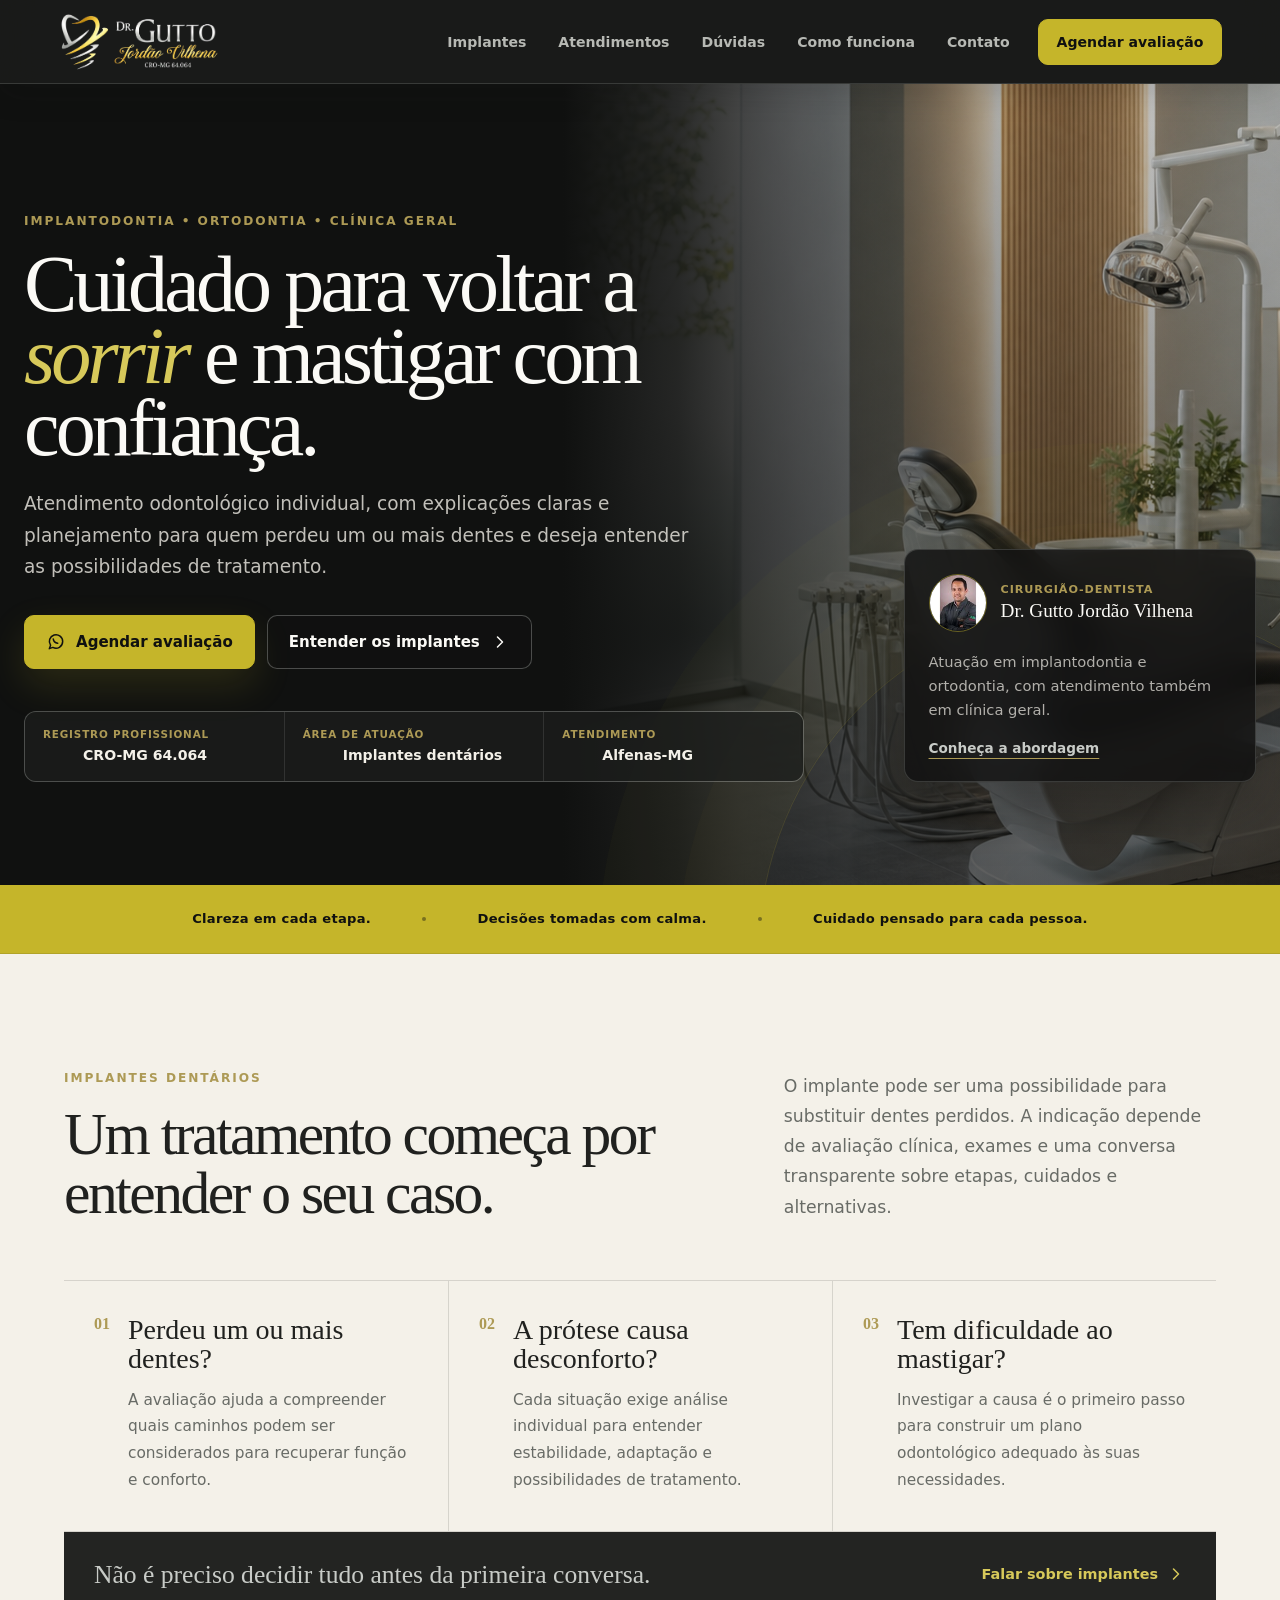
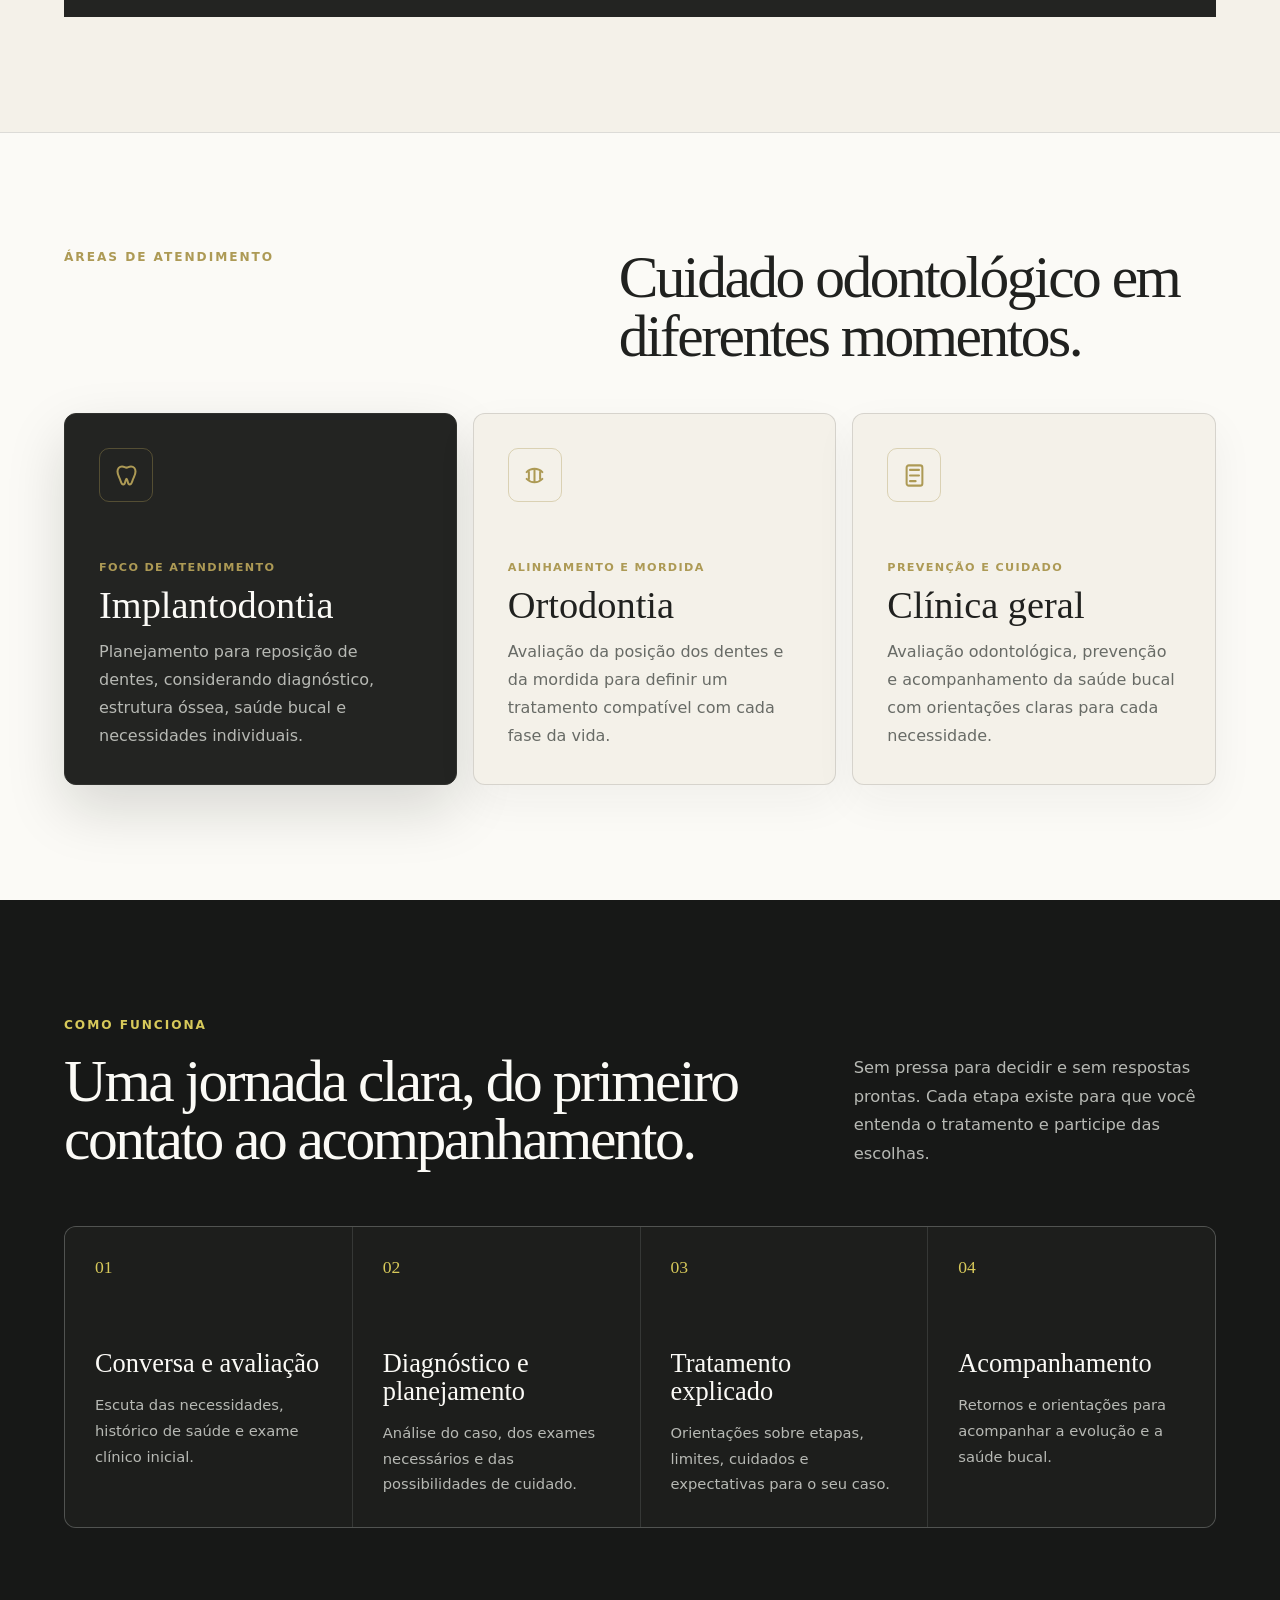
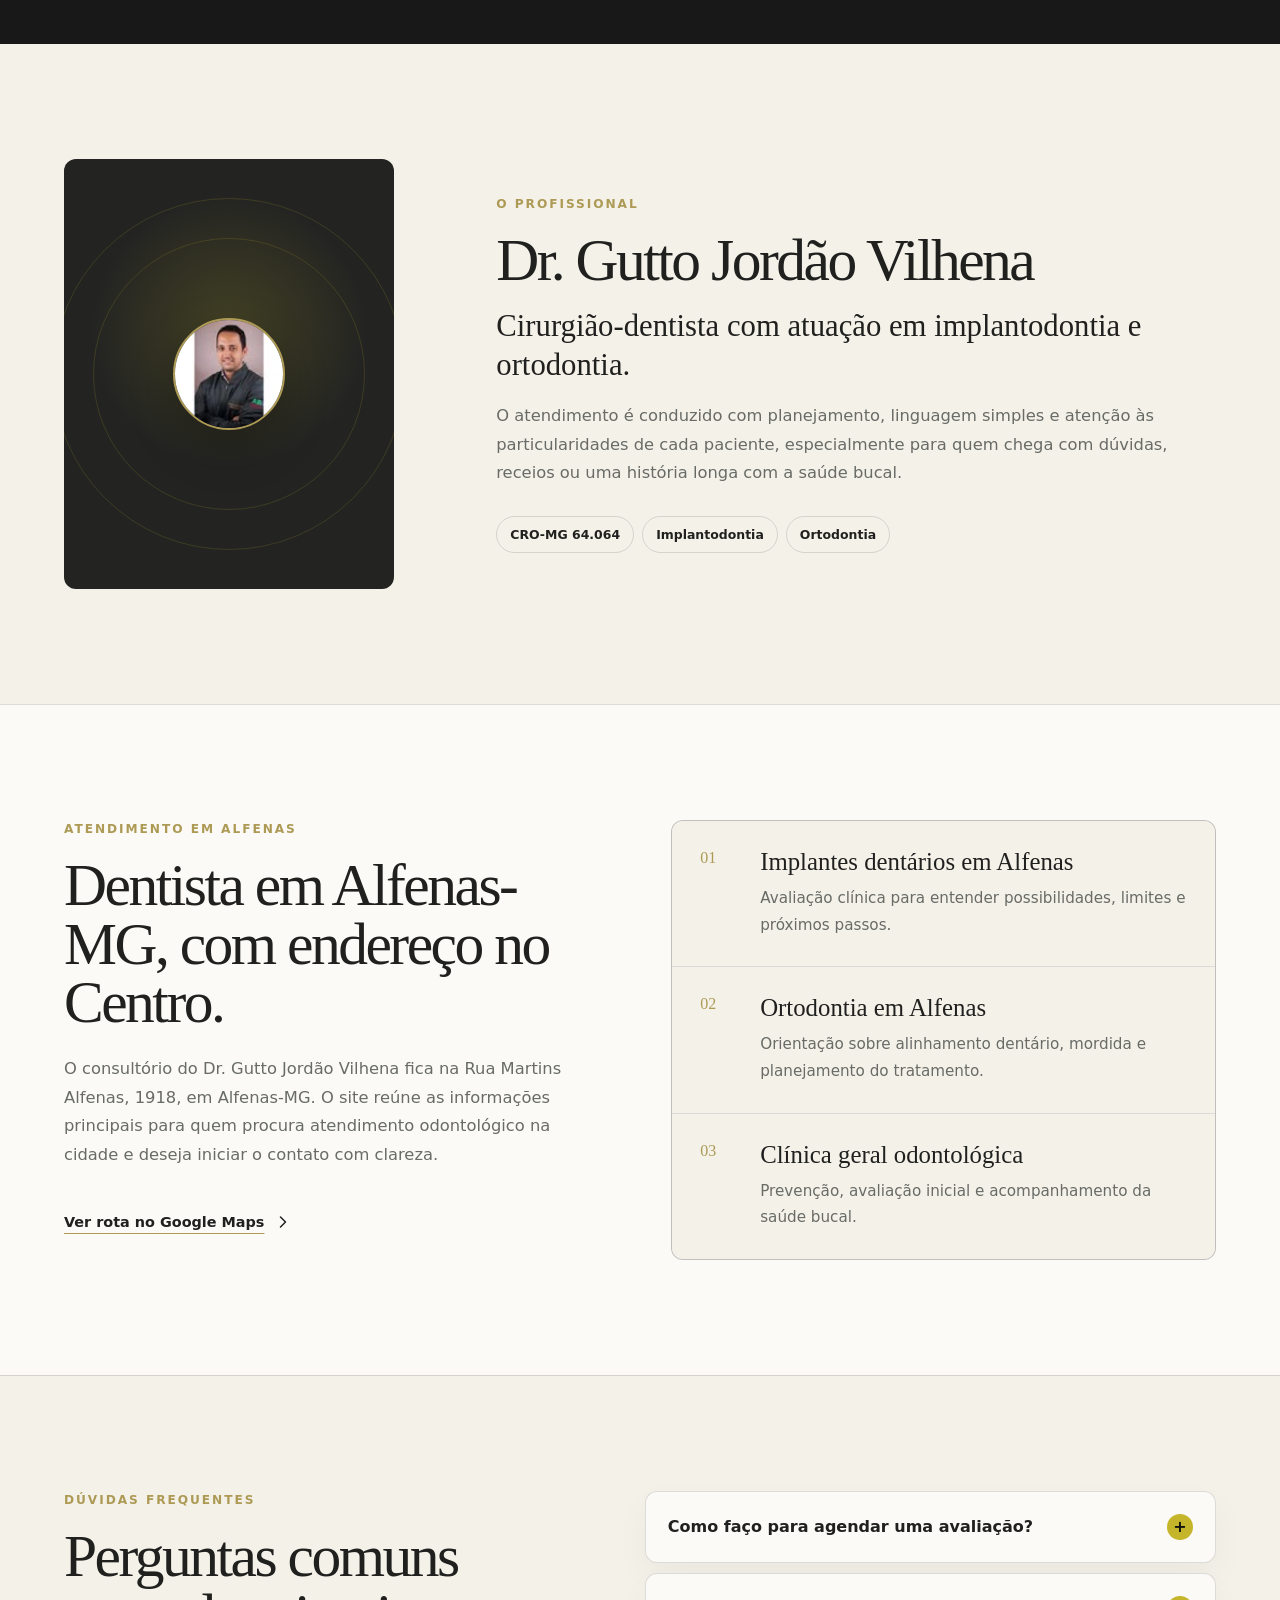
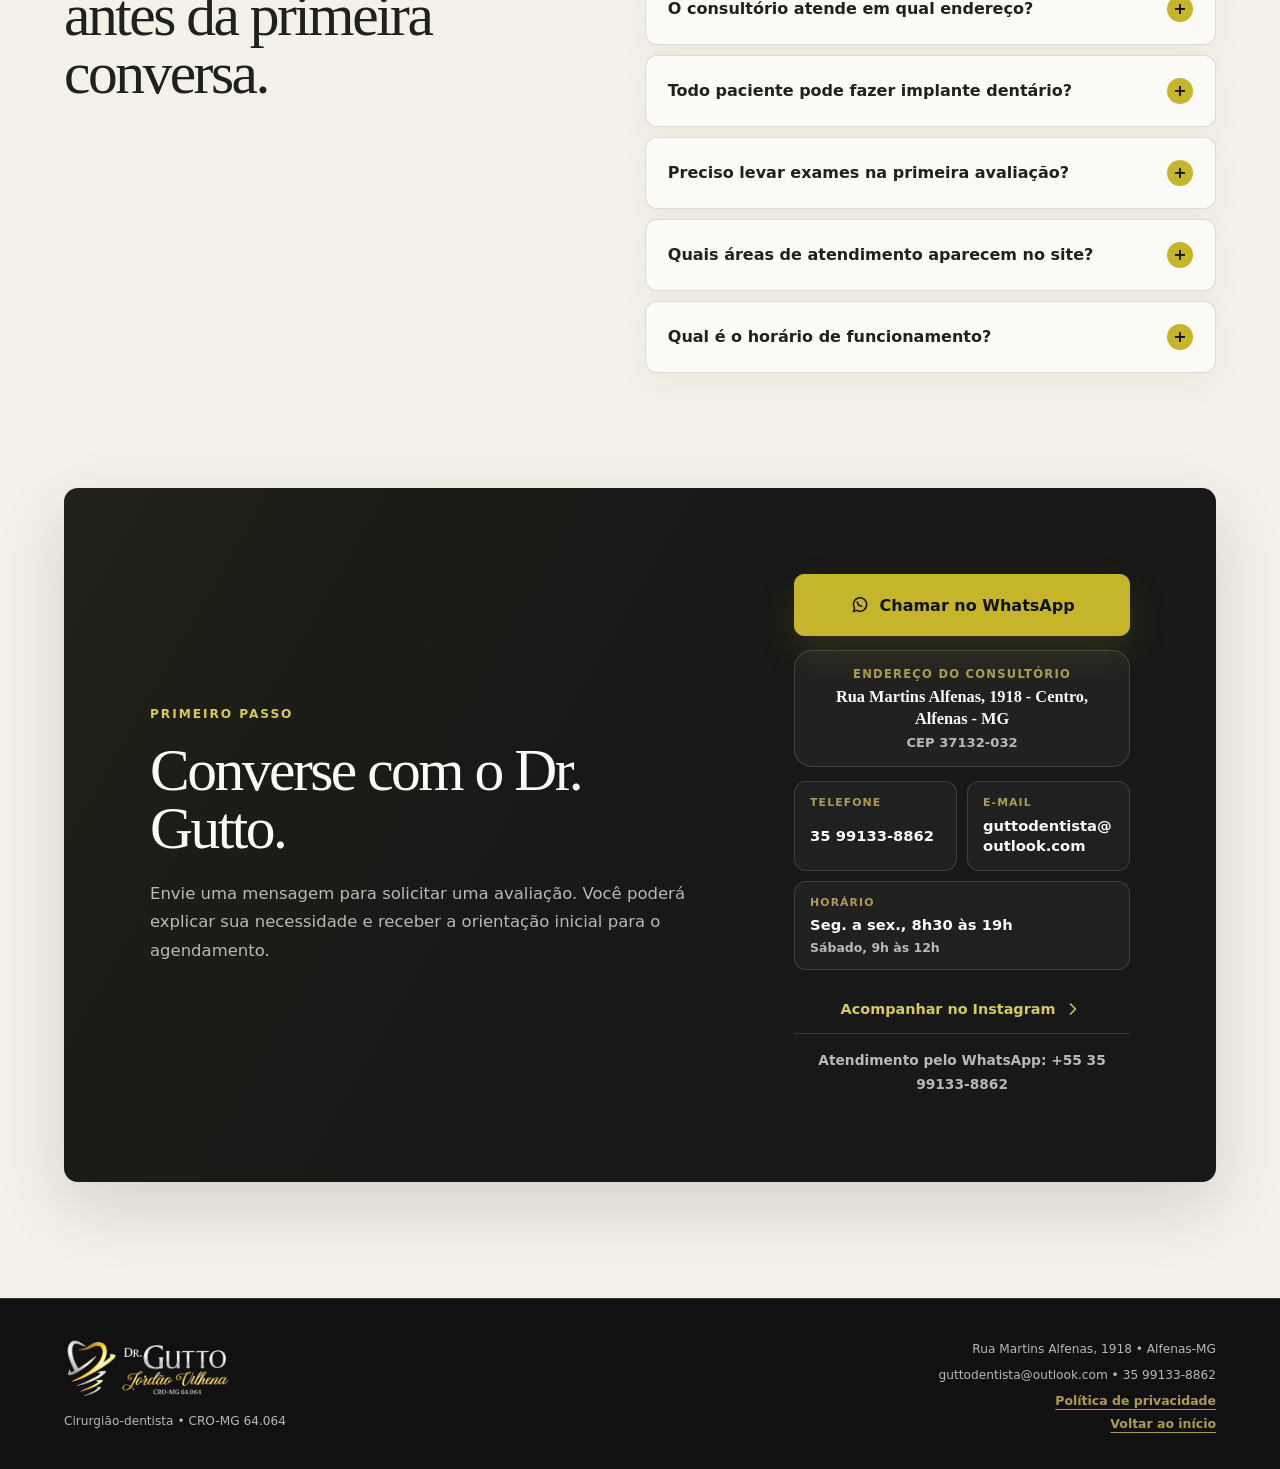
==== outputs/index.html @ 7a033842 "Finalize Dr Gutto site for production" ====
<!doctype html>
<html lang="pt-BR">
  <head>
    <meta charset="utf-8" />
    <meta name="viewport" content="width=device-width, initial-scale=1" />
    <title>Dr. Gutto Jordão Vilhena | Dentista em Alfenas-MG</title>
    <meta
      name="description"
      content="Dr. Gutto Jordão Vilhena, cirurgião-dentista em Alfenas-MG. CRO-MG 64.064. Implantes dentários, ortodontia e clínica geral. Agende pelo WhatsApp."
    />
    <meta name="robots" content="index, follow" />
    <meta property="og:title" content="Dr. Gutto Jordão Vilhena" />
    <meta
      property="og:description"
      content="Implantes dentários, ortodontia e clínica geral em Alfenas-MG, com planejamento claro, WhatsApp, e-mail e rota para o consultório."
    />
    <meta property="og:type" content="website" />
    <meta property="og:locale" content="pt_BR" />
    <meta property="og:site_name" content="Dr. Gutto Jordão Vilhena" />
    <meta property="og:url" content="https://www.drguttovilhena.com.br/" />
    <meta
      property="og:image"
      content="https://www.drguttovilhena.com.br/assets/share-logo-dr-gutto.png"
    />
    <meta property="og:image:alt" content="Logo Dr. Gutto Jordão Vilhena" />
    <meta property="og:image:width" content="1200" />
    <meta property="og:image:height" content="630" />
    <meta name="twitter:card" content="summary_large_image" />
    <meta name="twitter:title" content="Dr. Gutto Jordão Vilhena | Dentista em Alfenas-MG" />
    <meta
      name="twitter:description"
      content="Implantes dentários, ortodontia e clínica geral em Alfenas-MG. Agende pelo WhatsApp."
    />
    <meta name="twitter:image" content="https://www.drguttovilhena.com.br/assets/share-logo-dr-gutto.png" />
    <meta name="theme-color" content="#171817" />
    <link rel="canonical" href="https://www.drguttovilhena.com.br/" />
    <link rel="icon" href="assets/favicon.svg" type="image/svg+xml" />
    <link rel="preload" href="assets/dental-clinic-hero.png" as="image" />
    <link rel="preload" href="assets/logo-dr-gutto-provisoria.png" as="image" />
    <link rel="stylesheet" href="styles.css?v=20260707-domain-seo-1" />
    <script type="application/ld+json">
      {
        "@context": "https://schema.org",
        "@type": "Dentist",
        "@id": "https://www.drguttovilhena.com.br/#dentist",
        "name": "Dr. Gutto Jordão Vilhena",
        "url": "https://www.drguttovilhena.com.br/",
        "image": "https://www.drguttovilhena.com.br/assets/share-logo-dr-gutto.png",
        "telephone": "+5535991338862",
        "email": "guttodentista@outlook.com",
        "identifier": "CRO-MG 64.064",
        "priceRange": "$$",
        "sameAs": ["https://www.instagram.com/dr.guttovilhena/"],
        "hasMap": "https://maps.app.goo.gl/GqoGFmA3ZqCaj3mr6",
        "areaServed": {
          "@type": "City",
          "name": "Alfenas-MG"
        },
        "address": {
          "@type": "PostalAddress",
          "streetAddress": "Rua Martins Alfenas, 1918",
          "addressLocality": "Alfenas",
          "addressRegion": "MG",
          "postalCode": "37132-032",
          "addressCountry": "BR"
        },
        "openingHoursSpecification": [
          {
            "@type": "OpeningHoursSpecification",
            "dayOfWeek": ["Monday", "Tuesday", "Wednesday", "Thursday", "Friday"],
            "opens": "08:30",
            "closes": "19:00"
          },
          {
            "@type": "OpeningHoursSpecification",
            "dayOfWeek": "Saturday",
            "opens": "09:00",
            "closes": "12:00"
          }
        ]
      }
    </script>
    <script type="application/ld+json">
      {
        "@context": "https://schema.org",
        "@type": "FAQPage",
        "mainEntity": [
          {
            "@type": "Question",
            "name": "Como agendar uma avaliação com o Dr. Gutto?",
            "acceptedAnswer": {
              "@type": "Answer",
              "text": "O agendamento pode ser iniciado pelo WhatsApp do consultório: +55 35 99133-8862."
            }
          },
          {
            "@type": "Question",
            "name": "Onde fica o consultório?",
            "acceptedAnswer": {
              "@type": "Answer",
              "text": "O atendimento acontece na Rua Martins Alfenas, 1918, Centro, Alfenas-MG, CEP 37132-032."
            }
          },
          {
            "@type": "Question",
            "name": "Quais áreas odontológicas são atendidas?",
            "acceptedAnswer": {
              "@type": "Answer",
              "text": "O site apresenta atendimento em implantodontia, ortodontia, clínica geral e avaliação odontológica."
            }
          },
          {
            "@type": "Question",
            "name": "Todo paciente pode fazer implante dentário?",
            "acceptedAnswer": {
              "@type": "Answer",
              "text": "A indicação de implantes depende de avaliação clínica, exames e planejamento individual. O primeiro passo é uma conversa com o cirurgião-dentista."
            }
          },
          {
            "@type": "Question",
            "name": "Qual é o horário de funcionamento?",
            "acceptedAnswer": {
              "@type": "Answer",
              "text": "O consultório atende de segunda a sexta, das 8h30 às 19h, e aos sábados, das 9h às 12h."
            }
          }
        ]
      }
    </script>
  </head>
  <body>
    <a class="skip-link" href="#conteudo">Ir para o conteúdo</a>

    <header class="site-header" data-header>
      <a class="brand" href="#inicio" aria-label="Dr. Gutto Jordão Vilhena - início">
        <img
          class="brand-logo"
          src="assets/logo-dr-gutto-provisoria.png"
          alt="Dr. Gutto Jordão Vilhena"
        />
      </a>

      <button
        class="nav-toggle"
        type="button"
        aria-label="Abrir menu"
        aria-expanded="false"
        aria-controls="site-nav"
      >
        <svg viewBox="0 0 24 24" aria-hidden="true">
          <path d="M4 7h16M4 12h16M4 17h16" />
        </svg>
      </button>

      <nav class="site-nav" id="site-nav" aria-label="Navegação principal">
        <a href="#implantes">Implantes</a>
        <a href="#especialidades">Atendimentos</a>
        <a href="#duvidas">Dúvidas</a>
        <a href="#abordagem">Como funciona</a>
        <a href="#contato">Contato</a>
        <a
          class="nav-action"
          href="https://wa.me/5535991338862?text=Ol%C3%A1%2C%20Dr.%20Gutto%21%20Gostaria%20de%20agendar%20uma%20avalia%C3%A7%C3%A3o."
          target="_blank"
          rel="noreferrer"
        >
          Agendar avaliação
        </a>
      </nav>
    </header>

    <main id="conteudo">
      <section class="hero" id="inicio" aria-labelledby="hero-title">
        <div class="hero-inner">
          <div class="hero-content">
            <p class="eyebrow">Implantodontia • Ortodontia • Clínica geral</p>
            <h1 id="hero-title">
              Cuidado para voltar a <em>sorrir</em> e mastigar com confiança.
            </h1>
            <p class="hero-copy">
              Atendimento odontológico individual, com explicações claras e planejamento para
              quem perdeu um ou mais dentes e deseja entender as possibilidades de tratamento.
            </p>

            <div class="hero-actions" aria-label="Ações principais">
              <a
                class="button button-gold"
                href="https://wa.me/5535991338862?text=Ol%C3%A1%2C%20Dr.%20Gutto%21%20Gostaria%20de%20agendar%20uma%20avalia%C3%A7%C3%A3o."
                target="_blank"
                rel="noreferrer"
              >
                <svg viewBox="0 0 24 24" aria-hidden="true">
                  <path d="M20 11.5a8 8 0 0 1-11.8 7L4 20l1.5-4.1A8 8 0 1 1 20 11.5Z" />
                  <path d="M8.7 8.3c.4 3.2 2.1 4.9 5.3 5.3" />
                </svg>
                Agendar avaliação
              </a>
              <a class="button button-outline" href="#implantes">
                Entender os implantes
                <svg viewBox="0 0 24 24" aria-hidden="true">
                  <path d="m9 18 6-6-6-6" />
                </svg>
              </a>
            </div>

            <dl class="credential-list" aria-label="Credenciais profissionais">
              <div>
                <dt>Registro profissional</dt>
                <dd>CRO-MG 64.064</dd>
              </div>
              <div>
                <dt>Área de atuação</dt>
                <dd>Implantes dentários</dd>
              </div>
              <div>
                <dt>Atendimento</dt>
                <dd>Alfenas-MG</dd>
              </div>
            </dl>
          </div>

          <aside class="hero-card" aria-label="Perfil profissional">
            <div class="profile-row">
              <img src="assets/dr-gutto-profile.jpg" alt="Dr. Gutto Jordão Vilhena" />
              <div>
                <span>Cirurgião-dentista</span>
                <strong>Dr. Gutto Jordão Vilhena</strong>
              </div>
            </div>
            <p>
              Atuação em implantodontia e ortodontia, com atendimento também em clínica geral.
            </p>
            <a href="#profissional">Conheça a abordagem</a>
          </aside>
        </div>
      </section>

      <section class="assurance" aria-label="Princípios do atendimento">
        <div class="assurance-inner">
          <p>Clareza em cada etapa.</p>
          <span aria-hidden="true"></span>
          <p>Decisões tomadas com calma.</p>
          <span aria-hidden="true"></span>
          <p>Cuidado pensado para cada pessoa.</p>
        </div>
      </section>

      <section class="section implant-section" id="implantes" aria-labelledby="implantes-title">
        <div class="implant-heading">
          <div>
            <p class="section-kicker">Implantes dentários</p>
            <h2 id="implantes-title">Um tratamento começa por entender o seu caso.</h2>
          </div>
          <p class="section-intro">
            O implante pode ser uma possibilidade para substituir dentes perdidos. A indicação
            depende de avaliação clínica, exames e uma conversa transparente sobre etapas,
            cuidados e alternativas.
          </p>
        </div>

        <div class="implant-grid">
          <article class="implant-feature">
            <span class="feature-number">01</span>
            <div>
              <h3>Perdeu um ou mais dentes?</h3>
              <p>
                A avaliação ajuda a compreender quais caminhos podem ser considerados para
                recuperar função e conforto.
              </p>
            </div>
          </article>

          <article class="implant-feature">
            <span class="feature-number">02</span>
            <div>
              <h3>A prótese causa desconforto?</h3>
              <p>
                Cada situação exige análise individual para entender estabilidade, adaptação e
                possibilidades de tratamento.
              </p>
            </div>
          </article>

          <article class="implant-feature">
            <span class="feature-number">03</span>
            <div>
              <h3>Tem dificuldade ao mastigar?</h3>
              <p>
                Investigar a causa é o primeiro passo para construir um plano odontológico
                adequado às suas necessidades.
              </p>
            </div>
          </article>
        </div>

        <div class="implant-cta">
          <p>Não é preciso decidir tudo antes da primeira conversa.</p>
          <a
            href="https://wa.me/5535991338862?text=Ol%C3%A1%2C%20Dr.%20Gutto%21%20Gostaria%20de%20conversar%20sobre%20implantes%20dent%C3%A1rios."
            target="_blank"
            rel="noreferrer"
          >
            Falar sobre implantes
            <svg viewBox="0 0 24 24" aria-hidden="true">
              <path d="m9 18 6-6-6-6" />
            </svg>
          </a>
        </div>
      </section>

      <section
        class="section specialties-section"
        id="especialidades"
        aria-labelledby="especialidades-title"
      >
        <div class="section-heading">
          <p class="section-kicker">Áreas de atendimento</p>
          <h2 id="especialidades-title">Cuidado odontológico em diferentes momentos.</h2>
        </div>

        <div class="service-grid">
          <article class="service-card service-card-primary">
            <div class="service-icon">
              <svg viewBox="0 0 24 24" aria-hidden="true">
                <path d="M8 4c2.2 0 2.4 1 4 1s1.8-1 4-1c2.4 0 4 1.9 4 4.5 0 3.5-1.9 5.2-2.7 8.1-.5 1.7-.9 3.4-2.5 3.4-1.3 0-1.4-1.3-1.8-2.8-.3-1.1-.5-2.2-1-2.2s-.7 1.1-1 2.2c-.4 1.5-.5 2.8-1.8 2.8-1.6 0-2-1.7-2.5-3.4C5.9 13.7 4 12 4 8.5 4 5.9 5.6 4 8 4Z" />
              </svg>
            </div>
            <p class="card-label">Foco de atendimento</p>
            <h3>Implantodontia</h3>
            <p>
              Planejamento para reposição de dentes, considerando diagnóstico, estrutura óssea,
              saúde bucal e necessidades individuais.
            </p>
          </article>

          <article class="service-card">
            <div class="service-icon">
              <svg viewBox="0 0 24 24" aria-hidden="true">
                <path d="M5 9c1.9-2 4.2-3 7-3s5.1 1 7 3" />
                <path d="M5 15c1.9 2 4.2 3 7 3s5.1-1 7-3" />
                <path d="M7 9v6M12 7v10M17 9v6" />
              </svg>
            </div>
            <p class="card-label">Alinhamento e mordida</p>
            <h3>Ortodontia</h3>
            <p>
              Avaliação da posição dos dentes e da mordida para definir um tratamento compatível
              com cada fase da vida.
            </p>
          </article>

          <article class="service-card">
            <div class="service-icon">
              <svg viewBox="0 0 24 24" aria-hidden="true">
                <path d="M8 7h8M8 12h8M8 17h5" />
                <rect x="5" y="3" width="14" height="18" rx="2" />
              </svg>
            </div>
            <p class="card-label">Prevenção e cuidado</p>
            <h3>Clínica geral</h3>
            <p>
              Avaliação odontológica, prevenção e acompanhamento da saúde bucal com orientações
              claras para cada necessidade.
            </p>
          </article>
        </div>
      </section>

      <section class="section process-section" id="abordagem" aria-labelledby="abordagem-title">
        <div class="process-header">
          <div>
            <p class="section-kicker section-kicker-light">Como funciona</p>
            <h2 id="abordagem-title">Uma jornada clara, do primeiro contato ao acompanhamento.</h2>
          </div>
          <p>
            Sem pressa para decidir e sem respostas prontas. Cada etapa existe para que você
            entenda o tratamento e participe das escolhas.
          </p>
        </div>

        <ol class="process-list">
          <li>
            <span>01</span>
            <div>
              <h3>Conversa e avaliação</h3>
              <p>Escuta das necessidades, histórico de saúde e exame clínico inicial.</p>
            </div>
          </li>
          <li>
            <span>02</span>
            <div>
              <h3>Diagnóstico e planejamento</h3>
              <p>Análise do caso, dos exames necessários e das possibilidades de cuidado.</p>
            </div>
          </li>
          <li>
            <span>03</span>
            <div>
              <h3>Tratamento explicado</h3>
              <p>Orientações sobre etapas, limites, cuidados e expectativas para o seu caso.</p>
            </div>
          </li>
          <li>
            <span>04</span>
            <div>
              <h3>Acompanhamento</h3>
              <p>Retornos e orientações para acompanhar a evolução e a saúde bucal.</p>
            </div>
          </li>
        </ol>
      </section>

      <section class="section professional-section" id="profissional" aria-labelledby="professional-title">
        <div class="professional-card">
          <div class="professional-photo">
            <img src="assets/dr-gutto-profile.jpg" alt="Retrato de Dr. Gutto Jordão Vilhena" />
          </div>
          <div class="professional-copy">
            <p class="section-kicker">O profissional</p>
            <h2 id="professional-title">Dr. Gutto Jordão Vilhena</h2>
            <p class="professional-lead">
              Cirurgião-dentista com atuação em implantodontia e ortodontia.
            </p>
            <p>
              O atendimento é conduzido com planejamento, linguagem simples e atenção às
              particularidades de cada paciente, especialmente para quem chega com dúvidas,
              receios ou uma história longa com a saúde bucal.
            </p>
            <div class="professional-credentials">
              <span>CRO-MG 64.064</span>
              <span>Implantodontia</span>
              <span>Ortodontia</span>
            </div>
          </div>
        </div>
      </section>

      <section class="section local-section" id="alfenas" aria-labelledby="alfenas-title">
        <div class="local-inner">
          <div class="local-copy">
            <p class="section-kicker">Atendimento em Alfenas</p>
            <h2 id="alfenas-title">Dentista em Alfenas-MG, com endereço no Centro.</h2>
            <p>
              O consultório do Dr. Gutto Jordão Vilhena fica na Rua Martins Alfenas,
              1918, em Alfenas-MG. O site reúne as informações principais para quem
              procura atendimento odontológico na cidade e deseja iniciar o contato com clareza.
            </p>
            <a
              class="local-map-link"
              href="https://maps.app.goo.gl/GqoGFmA3ZqCaj3mr6"
              target="_blank"
              rel="noreferrer"
            >
              Ver rota no Google Maps
              <svg viewBox="0 0 24 24" aria-hidden="true">
                <path d="m9 18 6-6-6-6" />
              </svg>
            </a>
          </div>
          <div class="local-service-list" aria-label="Buscas locais relacionadas">
            <article>
              <span>01</span>
              <div>
                <h3>Implantes dentários em Alfenas</h3>
                <p>Avaliação clínica para entender possibilidades, limites e próximos passos.</p>
              </div>
            </article>
            <article>
              <span>02</span>
              <div>
                <h3>Ortodontia em Alfenas</h3>
                <p>Orientação sobre alinhamento dentário, mordida e planejamento do tratamento.</p>
              </div>
            </article>
            <article>
              <span>03</span>
              <div>
                <h3>Clínica geral odontológica</h3>
                <p>Prevenção, avaliação inicial e acompanhamento da saúde bucal.</p>
              </div>
            </article>
          </div>
        </div>
      </section>

      <section class="section faq-section" id="duvidas" aria-labelledby="duvidas-title">
        <div class="faq-inner">
          <div class="faq-heading">
            <p class="section-kicker">Dúvidas frequentes</p>
            <h2 id="duvidas-title">Perguntas comuns antes da primeira conversa.</h2>
          </div>
          <div class="faq-list">
            <details>
              <summary>Como faço para agendar uma avaliação?</summary>
              <p>
                O contato inicial pode ser feito pelo WhatsApp do consultório. A equipe orienta
                sobre disponibilidade e próximos passos para o agendamento.
              </p>
            </details>
            <details>
              <summary>O consultório atende em qual endereço?</summary>
              <p>
                O atendimento acontece na Rua Martins Alfenas, 1918, Centro, Alfenas-MG,
                CEP 37132-032. O site também oferece um botão direto para abrir a rota.
              </p>
            </details>
            <details>
              <summary>Todo paciente pode fazer implante dentário?</summary>
              <p>
                A indicação depende de avaliação clínica, exames e planejamento individual.
                Por isso, a primeira consulta serve para entender o caso com cuidado.
              </p>
            </details>
            <details>
              <summary>Preciso levar exames na primeira avaliação?</summary>
              <p>
                Se você já tiver exames recentes, pode levar. Caso não tenha, o Dr. Gutto poderá
                orientar quais exames fazem sentido após avaliar sua necessidade.
              </p>
            </details>
            <details>
              <summary>Quais áreas de atendimento aparecem no site?</summary>
              <p>
                O site apresenta implantodontia, ortodontia, clínica geral e avaliação odontológica,
                sempre com planejamento individual e explicação das etapas.
              </p>
            </details>
            <details>
              <summary>Qual é o horário de funcionamento?</summary>
              <p>
                De segunda a sexta, das 8h30 às 19h. Aos sábados, das 9h às 12h.
              </p>
            </details>
          </div>
        </div>
      </section>

      <section class="section contact-section" id="contato" aria-labelledby="contato-title">
        <div class="contact-inner">
          <div class="contact-copy">
            <p class="section-kicker section-kicker-light">Primeiro passo</p>
            <h2 id="contato-title">Converse com o Dr. Gutto.</h2>
            <p>
              Envie uma mensagem para solicitar uma avaliação. Você poderá explicar sua
              necessidade e receber a orientação inicial para o agendamento.
            </p>
          </div>

          <div class="contact-actions">
            <a
              class="button button-gold button-large"
              href="https://wa.me/5535991338862?text=Ol%C3%A1%2C%20Dr.%20Gutto%21%20Gostaria%20de%20agendar%20uma%20avalia%C3%A7%C3%A3o."
              target="_blank"
              rel="noreferrer"
            >
              <svg viewBox="0 0 24 24" aria-hidden="true">
                <path d="M20 11.5a8 8 0 0 1-11.8 7L4 20l1.5-4.1A8 8 0 1 1 20 11.5Z" />
                <path d="M8.7 8.3c.4 3.2 2.1 4.9 5.3 5.3" />
              </svg>
              Chamar no WhatsApp
            </a>
            <a
              class="contact-address"
              href="https://maps.app.goo.gl/GqoGFmA3ZqCaj3mr6"
              target="_blank"
              rel="noreferrer"
            >
              <span>Endereço do consultório</span>
              <strong>Rua Martins Alfenas, 1918 - Centro, Alfenas - MG</strong>
              <small>CEP 37132-032</small>
            </a>
            <div class="contact-info-grid" aria-label="Informações de atendimento">
              <a class="contact-card" href="tel:+5535991338862">
                <span>Telefone</span>
                <strong>35 99133-8862</strong>
              </a>
              <a class="contact-card" href="mailto:guttodentista@outlook.com">
                <span>E-mail</span>
                <strong>guttodentista@outlook.com</strong>
              </a>
              <div class="contact-card">
                <span>Horário</span>
                <strong>Seg. a sex., 8h30 às 19h</strong>
                <small>Sábado, 9h às 12h</small>
              </div>
            </div>
            <a
              class="contact-link"
              href="https://www.instagram.com/dr.guttovilhena/"
              target="_blank"
              rel="noreferrer"
            >
              Acompanhar no Instagram
              <svg viewBox="0 0 24 24" aria-hidden="true">
                <path d="m9 18 6-6-6-6" />
              </svg>
            </a>
            <p class="contact-number">Atendimento pelo WhatsApp: +55 35 99133-8862</p>
          </div>
        </div>
      </section>
    </main>

    <footer class="site-footer">
      <div class="footer-brand">
        <img src="assets/logo-dr-gutto-provisoria.png" alt="Dr. Gutto Jordão Vilhena" />
        <p>Cirurgião-dentista • CRO-MG 64.064</p>
      </div>
      <div class="footer-meta">
        <p>Rua Martins Alfenas, 1918 • Alfenas-MG</p>
        <p>guttodentista@outlook.com • 35 99133-8862</p>
        <a href="privacidade.html">Política de privacidade</a>
        <a href="#inicio">Voltar ao início</a>
      </div>
    </footer>

    <script src="script.js?v=20260707-domain-seo-1"></script>
  </body>
</html>
---- outputs/styles.css ----
:root {
  --graphite-950: #101110;
  --graphite-900: #171817;
  --graphite-850: #1d1e1c;
  --graphite-800: #232422;
  --graphite-700: #30312e;
  --gold: #c5b52a;
  --gold-soft: #d7c95a;
  --gold-elegant: #ad9a55;
  --silver: #c8cbc7;
  --paper: #f4f1e9;
  --paper-bright: #fbfaf6;
  --ink: #20211f;
  --muted: #686b66;
  --muted-dark: #b7b9b4;
  --line: rgba(32, 33, 31, 0.14);
  --line-dark: rgba(200, 203, 199, 0.18);
  --shadow: 0 24px 70px rgba(16, 17, 16, 0.14);
  --sans: Manrope, Inter, ui-sans-serif, system-ui, -apple-system, BlinkMacSystemFont, "Segoe UI", sans-serif;
  --serif: "Cormorant Garamond", "Iowan Old Style", Baskerville, "Times New Roman", serif;
  color: var(--ink);
  background: var(--paper);
  font-family: var(--sans);
  font-synthesis: none;
}

* {
  box-sizing: border-box;
}

html {
  scroll-behavior: smooth;
}

section[id] {
  scroll-margin-top: 94px;
}

body {
  min-width: 320px;
  margin: 0;
  color: var(--ink);
  background: var(--paper);
  -webkit-font-smoothing: antialiased;
}

body::selection {
  color: var(--graphite-950);
  background: var(--gold-soft);
}

a {
  color: inherit;
}

button,
a {
  -webkit-tap-highlight-color: transparent;
}

img {
  display: block;
  max-width: 100%;
}

svg {
  width: 20px;
  height: 20px;
  fill: none;
  stroke: currentColor;
  stroke-linecap: round;
  stroke-linejoin: round;
  stroke-width: 1.8;
}

h1,
h2,
h3,
p,
dl,
dd {
  margin-top: 0;
}

h1,
h2,
h3 {
  font-family: var(--serif);
  font-weight: 500;
}

p {
  line-height: 1.75;
}

.skip-link {
  position: fixed;
  top: 12px;
  left: 12px;
  z-index: 100;
  padding: 12px 16px;
  color: var(--graphite-950);
  background: var(--gold-soft);
  border-radius: 8px;
  font-weight: 800;
  text-decoration: none;
  transform: translateY(-150%);
}

.skip-link:focus {
  transform: translateY(0);
}

.site-header {
  position: sticky;
  top: 0;
  z-index: 30;
  display: flex;
  align-items: center;
  justify-content: space-between;
  gap: 32px;
  min-height: 84px;
  padding: 10px clamp(20px, 4.5vw, 72px);
  border-bottom: 1px solid var(--line-dark);
  background: rgba(16, 17, 16, 0.96);
  box-shadow: 0 10px 30px rgba(16, 17, 16, 0.16);
  backdrop-filter: blur(18px);
}

.brand {
  display: inline-flex;
  align-items: center;
  flex: 0 0 auto;
  text-decoration: none;
}

.brand-logo {
  width: clamp(156px, 15vw, 206px);
  max-height: 62px;
  object-fit: contain;
  object-position: left center;
}

.site-nav {
  display: flex;
  align-items: center;
  gap: 4px;
}

.site-nav a {
  display: inline-flex;
  align-items: center;
  min-height: 44px;
  padding: 0 14px;
  color: var(--muted-dark);
  border-radius: 10px;
  font-size: 0.88rem;
  font-weight: 720;
  text-decoration: none;
  transition:
    color 180ms ease,
    background 180ms ease,
    border-color 180ms ease;
}

.site-nav a:hover,
.site-nav a:focus-visible {
  color: var(--paper-bright);
  background: rgba(255, 255, 255, 0.06);
  outline: none;
}

.site-nav .nav-action {
  min-height: 46px;
  margin-left: 10px;
  padding: 0 18px;
  color: var(--graphite-950);
  border: 1px solid var(--gold);
  background: var(--gold);
}

.site-nav .nav-action:hover,
.site-nav .nav-action:focus-visible {
  color: var(--graphite-950);
  border-color: var(--gold-soft);
  background: var(--gold-soft);
}

.nav-toggle {
  display: none;
  place-items: center;
  width: 46px;
  height: 46px;
  padding: 0;
  color: var(--silver);
  border: 1px solid var(--line-dark);
  border-radius: 10px;
  background: transparent;
  cursor: pointer;
}

.hero {
  position: relative;
  isolation: isolate;
  min-height: 720px;
  overflow: hidden;
  color: var(--paper-bright);
  background: var(--graphite-950);
}

.hero::before {
  position: absolute;
  z-index: -2;
  inset: 0 0 0 44%;
  content: "";
  background:
    linear-gradient(90deg, var(--graphite-950) 0%, rgba(16, 17, 16, 0.88) 16%, rgba(16, 17, 16, 0.28) 58%, rgba(16, 17, 16, 0.12) 100%),
    linear-gradient(0deg, rgba(16, 17, 16, 0.55), rgba(16, 17, 16, 0.08)),
    url("assets/dental-clinic-hero.png") 62% center / cover no-repeat;
}

.hero::after {
  position: absolute;
  z-index: -1;
  right: -180px;
  bottom: -420px;
  width: 700px;
  height: 700px;
  content: "";
  border: 1px solid rgba(197, 181, 42, 0.15);
  border-radius: 50%;
  box-shadow:
    0 0 0 80px rgba(197, 181, 42, 0.025),
    0 0 0 160px rgba(197, 181, 42, 0.018);
}

.hero-inner {
  display: grid;
  grid-template-columns: minmax(0, 1.3fr) minmax(290px, 0.58fr);
  gap: clamp(40px, 7vw, 110px);
  align-items: end;
  width: min(1240px, calc(100% - 48px));
  min-height: 720px;
  margin: 0 auto;
  padding: clamp(82px, 10vw, 136px) 0 clamp(70px, 8vw, 106px);
}

.hero-content {
  max-width: 780px;
}

.eyebrow,
.section-kicker {
  margin-bottom: 18px;
  color: var(--gold-elegant);
  font-size: 0.76rem;
  font-weight: 820;
  letter-spacing: 0.16em;
  line-height: 1.5;
  text-transform: uppercase;
}

.hero h1 {
  max-width: 780px;
  margin-bottom: 24px;
  color: var(--paper-bright);
  font-size: clamp(3.5rem, 6.25vw, 6.8rem);
  line-height: 0.9;
  letter-spacing: -0.048em;
}

.hero h1 em {
  color: var(--gold-soft);
  font-weight: 400;
}

.hero-copy {
  max-width: 680px;
  margin-bottom: 32px;
  color: rgba(244, 241, 233, 0.78);
  font-size: clamp(1.08rem, 1.45vw, 1.28rem);
  line-height: 1.7;
}

.hero-actions {
  display: flex;
  flex-wrap: wrap;
  gap: 12px;
  margin-bottom: 42px;
}

.button {
  display: inline-flex;
  align-items: center;
  justify-content: center;
  gap: 10px;
  min-height: 54px;
  padding: 0 21px;
  border: 1px solid transparent;
  border-radius: 10px;
  font-size: 0.94rem;
  font-weight: 820;
  text-align: center;
  text-decoration: none;
  transition:
    transform 180ms ease,
    color 180ms ease,
    background 180ms ease,
    border-color 180ms ease;
}

.button:hover,
.button:focus-visible {
  transform: translateY(-2px);
  outline: none;
}

.button-gold {
  color: var(--graphite-950);
  border-color: var(--gold);
  background: var(--gold);
  box-shadow: 0 16px 38px rgba(197, 181, 42, 0.15);
}

.button-gold:hover,
.button-gold:focus-visible {
  border-color: var(--gold-soft);
  background: var(--gold-soft);
}

.button-outline {
  color: var(--paper-bright);
  border-color: rgba(200, 203, 199, 0.32);
  background: rgba(16, 17, 16, 0.25);
}

.button-outline:hover,
.button-outline:focus-visible {
  border-color: var(--silver);
  background: rgba(255, 255, 255, 0.07);
}

.credential-list {
  display: grid;
  grid-template-columns: repeat(3, minmax(0, 1fr));
  gap: 1px;
  max-width: 780px;
  margin-bottom: 0;
  overflow: hidden;
  border: 1px solid var(--line-dark);
  border-radius: 12px;
  background: var(--line-dark);
}

.credential-list div {
  min-width: 0;
  padding: 16px 18px;
  background: rgba(16, 17, 16, 0.72);
}

.credential-list dt {
  margin-bottom: 5px;
  color: var(--gold-elegant);
  font-size: 0.65rem;
  font-weight: 800;
  letter-spacing: 0.08em;
  line-height: 1.3;
  text-transform: uppercase;
}

.credential-list dd {
  margin-bottom: 0;
  color: var(--paper);
  font-size: 0.88rem;
  font-weight: 740;
  line-height: 1.35;
}

.hero-card {
  max-width: 360px;
  padding: 24px;
  border: 1px solid rgba(200, 203, 199, 0.2);
  border-radius: 14px;
  background: rgba(16, 17, 16, 0.82);
  box-shadow: 0 24px 60px rgba(0, 0, 0, 0.24);
  backdrop-filter: blur(16px);
}

.profile-row {
  display: grid;
  grid-template-columns: auto minmax(0, 1fr);
  gap: 14px;
  align-items: center;
  margin-bottom: 18px;
}

.profile-row img {
  width: 58px;
  height: 58px;
  border: 1px solid rgba(197, 181, 42, 0.45);
  border-radius: 50%;
  object-fit: cover;
}

.profile-row div {
  display: grid;
  gap: 4px;
}

.profile-row span {
  color: var(--gold-elegant);
  font-size: 0.7rem;
  font-weight: 800;
  letter-spacing: 0.08em;
  text-transform: uppercase;
}

.profile-row strong {
  color: var(--paper-bright);
  font-family: var(--serif);
  font-size: 1.2rem;
  font-weight: 500;
  line-height: 1.1;
}

.hero-card p {
  margin-bottom: 16px;
  color: rgba(244, 241, 233, 0.7);
  font-size: 0.92rem;
  line-height: 1.65;
}

.hero-card > a {
  color: var(--silver);
  font-size: 0.85rem;
  font-weight: 760;
  text-decoration-color: var(--gold-elegant);
  text-decoration-thickness: 1px;
  text-underline-offset: 5px;
}

.assurance {
  color: var(--graphite-950);
  border-bottom: 1px solid rgba(32, 33, 31, 0.12);
  background: var(--gold);
}

.assurance-inner {
  display: flex;
  align-items: center;
  justify-content: center;
  gap: clamp(18px, 4vw, 52px);
  width: min(1180px, calc(100% - 40px));
  min-height: 68px;
  margin: 0 auto;
}

.assurance p {
  margin: 0;
  font-size: 0.82rem;
  font-weight: 820;
  letter-spacing: 0.02em;
  line-height: 1.4;
  text-align: center;
}

.assurance span {
  width: 4px;
  height: 4px;
  border-radius: 50%;
  background: rgba(16, 17, 16, 0.42);
}

.section {
  padding: clamp(76px, 9vw, 132px) clamp(20px, 5vw, 72px);
}

.section > * {
  width: min(1180px, 100%);
  margin-right: auto;
  margin-left: auto;
}

.implant-section {
  background: var(--paper);
}

.implant-heading {
  display: grid;
  grid-template-columns: minmax(0, 1.05fr) minmax(280px, 0.72fr);
  gap: clamp(34px, 7vw, 100px);
  align-items: end;
  margin-bottom: 58px;
}

.implant-heading h2,
.section-heading h2,
.local-copy h2,
.faq-heading h2,
.professional-copy h2,
.contact-copy h2,
.process-header h2 {
  margin-bottom: 0;
  font-size: clamp(2.65rem, 4.65vw, 5.25rem);
  line-height: 0.98;
  letter-spacing: -0.042em;
}

.implant-heading h2 {
  max-width: 740px;
}

.section-intro {
  margin-bottom: 0;
  color: var(--muted);
  font-size: 1.08rem;
}

.implant-grid {
  display: grid;
  grid-template-columns: repeat(3, minmax(0, 1fr));
  border-top: 1px solid var(--line);
  border-bottom: 1px solid var(--line);
}

.implant-feature {
  display: grid;
  grid-template-columns: auto minmax(0, 1fr);
  gap: 18px;
  min-height: 250px;
  padding: 34px 30px;
}

.implant-feature + .implant-feature {
  border-left: 1px solid var(--line);
}

.feature-number {
  color: var(--gold-elegant);
  font-family: var(--serif);
  font-size: 1rem;
  font-weight: 600;
}

.implant-feature h3 {
  margin-bottom: 13px;
  font-size: 1.75rem;
  line-height: 1.05;
}

.implant-feature p {
  margin-bottom: 0;
  color: var(--muted);
  font-size: 0.96rem;
}

.implant-cta {
  display: flex;
  align-items: center;
  justify-content: space-between;
  gap: 22px;
  padding: 26px 30px;
  color: var(--paper);
  background: var(--graphite-800);
}

.implant-cta p {
  margin-bottom: 0;
  color: var(--silver);
  font-family: var(--serif);
  font-size: clamp(1.25rem, 2vw, 1.65rem);
  line-height: 1.3;
}

.implant-cta a,
.contact-link {
  display: inline-flex;
  align-items: center;
  gap: 8px;
  flex: 0 0 auto;
  color: var(--gold-soft);
  font-size: 0.9rem;
  font-weight: 800;
  text-decoration: none;
}

.implant-cta a:hover,
.implant-cta a:focus-visible,
.contact-link:hover,
.contact-link:focus-visible {
  color: var(--paper-bright);
  outline: none;
}

.specialties-section {
  border-top: 1px solid var(--line);
  background: var(--paper-bright);
}

.section-heading {
  display: grid;
  grid-template-columns: minmax(0, 0.8fr) minmax(0, 1fr);
  gap: clamp(28px, 6vw, 90px);
  align-items: end;
  margin-bottom: 48px;
}

.section-heading .section-kicker {
  align-self: start;
}

.service-grid {
  display: grid;
  grid-template-columns: 1.08fr 1fr 1fr;
  gap: 16px;
}

.service-card {
  min-height: 370px;
  padding: 34px;
  color: var(--ink);
  border: 1px solid var(--line);
  border-radius: 12px;
  background: var(--paper);
  box-shadow: 0 16px 44px rgba(32, 33, 31, 0.05);
}

.service-card-primary {
  color: var(--paper-bright);
  border-color: var(--graphite-700);
  background: var(--graphite-800);
  box-shadow: 0 24px 58px rgba(16, 17, 16, 0.15);
}

.service-icon {
  display: grid;
  place-items: center;
  width: 54px;
  height: 54px;
  margin-bottom: 58px;
  color: var(--gold-elegant);
  border: 1px solid rgba(173, 154, 85, 0.36);
  border-radius: 10px;
}

.service-icon svg {
  width: 27px;
  height: 27px;
}

.card-label {
  margin-bottom: 10px;
  color: var(--gold-elegant);
  font-size: 0.7rem;
  font-weight: 820;
  letter-spacing: 0.12em;
  line-height: 1.4;
  text-transform: uppercase;
}

.service-card h3 {
  margin-bottom: 14px;
  font-size: clamp(2rem, 3vw, 2.7rem);
  line-height: 1;
}

.service-card p:last-child {
  margin-bottom: 0;
  color: var(--muted);
}

.service-card-primary p:last-child {
  color: var(--muted-dark);
}

.process-section {
  color: var(--paper-bright);
  background: var(--graphite-900);
}

.section-kicker-light {
  color: var(--gold-soft);
}

.process-header {
  display: grid;
  grid-template-columns: minmax(0, 1.1fr) minmax(280px, 0.58fr);
  gap: clamp(34px, 8vw, 110px);
  align-items: end;
  margin-bottom: 58px;
}

.process-header h2 {
  max-width: 800px;
  color: var(--paper-bright);
}

.process-header > p {
  margin-bottom: 0;
  color: var(--muted-dark);
  font-size: 1.02rem;
}

.process-list {
  display: grid;
  grid-template-columns: repeat(4, minmax(0, 1fr));
  gap: 1px;
  overflow: hidden;
  margin-bottom: 0;
  padding: 0;
  border: 1px solid var(--line-dark);
  border-radius: 12px;
  background: var(--line-dark);
  list-style: none;
}

.process-list li {
  min-height: 300px;
  padding: 30px;
  background: var(--graphite-850);
}

.process-list span {
  display: block;
  margin-bottom: 72px;
  color: var(--gold-soft);
  font-family: var(--serif);
  font-size: 1.1rem;
}

.process-list h3 {
  margin-bottom: 14px;
  color: var(--paper-bright);
  font-size: 1.65rem;
  line-height: 1.05;
}

.process-list p {
  margin-bottom: 0;
  color: var(--muted-dark);
  font-size: 0.92rem;
}

.professional-section {
  background: var(--paper);
}

.professional-card {
  display: grid;
  grid-template-columns: minmax(230px, 0.55fr) minmax(0, 1.2fr);
  gap: clamp(36px, 8vw, 112px);
  align-items: center;
}

.professional-photo {
  position: relative;
  display: grid;
  place-items: center;
  min-height: 430px;
  overflow: hidden;
  border-radius: 12px;
  background:
    radial-gradient(circle at 50% 40%, rgba(197, 181, 42, 0.2), transparent 45%),
    var(--graphite-800);
}

.professional-photo::before,
.professional-photo::after {
  position: absolute;
  content: "";
  border: 1px solid rgba(197, 181, 42, 0.16);
  border-radius: 50%;
}

.professional-photo::before {
  width: 270px;
  height: 270px;
}

.professional-photo::after {
  width: 350px;
  height: 350px;
}

.professional-photo img {
  position: relative;
  z-index: 1;
  width: 112px;
  height: 112px;
  border: 2px solid var(--gold-elegant);
  border-radius: 50%;
  box-shadow: 0 18px 45px rgba(0, 0, 0, 0.28);
  image-rendering: auto;
  object-fit: cover;
}

.professional-copy h2 {
  margin-bottom: 18px;
}

.professional-lead {
  max-width: 680px;
  margin-bottom: 18px;
  color: var(--ink);
  font-family: var(--serif);
  font-size: clamp(1.45rem, 2.4vw, 2rem);
  line-height: 1.25;
}

.professional-copy > p:not(.section-kicker):not(.professional-lead) {
  max-width: 700px;
  margin-bottom: 28px;
  color: var(--muted);
  font-size: 1.02rem;
}

.professional-credentials {
  display: flex;
  flex-wrap: wrap;
  gap: 8px;
}

.professional-credentials span {
  padding: 10px 13px;
  color: var(--ink);
  border: 1px solid var(--line);
  border-radius: 999px;
  font-size: 0.78rem;
  font-weight: 760;
}

.local-section {
  border-top: 1px solid var(--line);
  background: var(--paper-bright);
}

.local-inner {
  display: grid;
  grid-template-columns: minmax(0, 0.95fr) minmax(300px, 1fr);
  gap: clamp(36px, 7vw, 92px);
  align-items: start;
}

.local-inner > * {
  min-width: 0;
}

.local-copy h2 {
  max-width: 650px;
  margin-bottom: 24px;
}

.local-copy p:not(.section-kicker) {
  max-width: 680px;
  margin-bottom: 28px;
  color: var(--muted);
  font-size: 1.02rem;
}

.local-map-link {
  display: inline-flex;
  align-items: center;
  gap: 9px;
  min-height: 48px;
  color: var(--ink);
  font-size: 0.9rem;
  font-weight: 820;
  text-decoration-color: var(--gold-elegant);
  text-decoration-thickness: 1px;
  text-underline-offset: 6px;
}

.local-map-link:hover,
.local-map-link:focus-visible {
  color: var(--gold-elegant);
  outline: none;
}

.local-service-list {
  display: grid;
  gap: 1px;
  min-width: 0;
  overflow: hidden;
  border: 1px solid var(--line);
  border-radius: 12px;
  background: var(--line);
}

.local-service-list article {
  display: grid;
  grid-template-columns: 42px minmax(0, 1fr);
  gap: 18px;
  align-items: start;
  padding: 28px;
  background: var(--paper);
}

.local-service-list article > div {
  min-width: 0;
}

.local-service-list span {
  color: var(--gold-elegant);
  font-family: var(--serif);
  font-size: 1rem;
}

.local-service-list h3 {
  margin-bottom: 10px;
  max-width: 100%;
  overflow-wrap: normal;
  font-size: 1.55rem;
  line-height: 1.05;
}

.local-service-list p {
  margin-bottom: 0;
  color: var(--muted);
  font-size: 0.95rem;
}

.faq-section {
  border-top: 1px solid var(--line);
  background: var(--paper);
}

.faq-inner {
  display: grid;
  grid-template-columns: minmax(0, 0.86fr) minmax(300px, 1fr);
  gap: clamp(36px, 7vw, 92px);
  align-items: start;
}

.faq-heading {
  position: sticky;
  top: 112px;
}

.faq-heading h2 {
  max-width: 620px;
}

.faq-list {
  display: grid;
  gap: 10px;
}

.faq-list details {
  border: 1px solid var(--line);
  border-radius: 12px;
  background: var(--paper-bright);
  box-shadow: 0 14px 34px rgba(32, 33, 31, 0.04);
}

.faq-list summary {
  display: flex;
  align-items: center;
  justify-content: space-between;
  gap: 18px;
  min-height: 70px;
  padding: 18px 22px;
  color: var(--ink);
  cursor: pointer;
  font-size: 1rem;
  font-weight: 820;
  line-height: 1.35;
  list-style: none;
}

.faq-list summary::-webkit-details-marker {
  display: none;
}

.faq-list summary::after {
  display: grid;
  place-items: center;
  flex: 0 0 auto;
  width: 26px;
  height: 26px;
  color: var(--graphite-950);
  border-radius: 50%;
  background: var(--gold);
  content: "+";
  font-size: 1rem;
  font-weight: 800;
  line-height: 1;
}

.faq-list details[open] summary::after {
  content: "-";
}

.faq-list details p {
  margin: -4px 22px 22px;
  color: var(--muted);
  font-size: 0.96rem;
}

.privacy-page {
  background: var(--paper);
}

.privacy-hero {
  padding: clamp(82px, 9vw, 124px) clamp(20px, 5vw, 72px) clamp(54px, 7vw, 86px);
  color: var(--paper-bright);
  background:
    linear-gradient(120deg, rgba(197, 181, 42, 0.08), transparent 42%),
    var(--graphite-950);
}

.privacy-hero > div,
.privacy-content {
  width: min(920px, 100%);
  margin-right: auto;
  margin-left: auto;
}

.privacy-hero h1 {
  max-width: 760px;
  margin-bottom: 24px;
  color: var(--paper-bright);
  font-size: clamp(3.2rem, 6vw, 6.4rem);
  line-height: 0.92;
}

.privacy-hero p {
  max-width: 760px;
  margin-bottom: 24px;
  color: var(--muted-dark);
  font-size: 1.1rem;
}

.privacy-hero span {
  color: var(--gold-elegant);
  font-size: 0.78rem;
  font-weight: 820;
  letter-spacing: 0.08em;
  text-transform: uppercase;
}

.privacy-content {
  padding: clamp(58px, 8vw, 92px) clamp(20px, 5vw, 72px);
}

.privacy-content article {
  padding: 28px 0;
  border-bottom: 1px solid var(--line);
}

.privacy-content article:first-child {
  padding-top: 0;
}

.privacy-content h2 {
  margin-bottom: 12px;
  color: var(--ink);
  font-family: var(--sans);
  font-size: 1.05rem;
  font-weight: 840;
  line-height: 1.35;
}

.privacy-content p {
  margin-bottom: 0;
  color: var(--muted);
  font-size: 1rem;
}

.privacy-content a:not(.button) {
  color: var(--ink);
  font-weight: 780;
  text-decoration-color: var(--gold-elegant);
  text-underline-offset: 4px;
}

.privacy-actions {
  display: flex;
  flex-wrap: wrap;
  gap: 12px;
  padding-top: 34px;
}

.privacy-outline {
  color: var(--ink);
  border-color: var(--line);
  background: var(--paper-bright);
}

.privacy-outline:hover,
.privacy-outline:focus-visible {
  border-color: var(--gold-elegant);
  background: var(--paper-bright);
}

.contact-section {
  padding-top: 0;
  color: var(--paper-bright);
  background: var(--paper);
}

.contact-inner {
  display: grid;
  grid-template-columns: minmax(0, 1fr) minmax(300px, 0.62fr);
  gap: clamp(40px, 8vw, 120px);
  align-items: center;
  padding: clamp(52px, 7vw, 86px);
  border-radius: 14px;
  background:
    linear-gradient(120deg, rgba(197, 181, 42, 0.06), transparent 46%),
    var(--graphite-900);
  box-shadow: var(--shadow);
}

.contact-copy h2 {
  margin-bottom: 22px;
  color: var(--paper-bright);
}

.contact-copy > p:last-child {
  max-width: 670px;
  margin-bottom: 0;
  color: var(--muted-dark);
  font-size: 1.03rem;
}

.contact-actions {
  display: grid;
  gap: 14px;
}

.button-large {
  min-height: 62px;
  font-size: 1rem;
}

.contact-link {
  justify-content: center;
  min-height: 50px;
  border-bottom: 1px solid var(--line-dark);
}

.contact-address {
  display: grid;
  gap: 5px;
  padding: 16px 18px;
  border: 1px solid var(--line-dark);
  border-radius: 18px;
  background: rgba(255, 255, 255, 0.045);
  color: var(--paper-bright);
  text-align: center;
  text-decoration: none;
  transition:
    border-color 180ms ease,
    transform 180ms ease,
    background 180ms ease;
}

.contact-address:hover {
  border-color: rgba(190, 154, 90, 0.72);
  background: rgba(255, 255, 255, 0.07);
  transform: translateY(-2px);
}

.contact-address span {
  color: var(--gold-elegant);
  font-family: var(--sans);
  font-size: 0.72rem;
  font-weight: 760;
  letter-spacing: 0.11em;
  text-transform: uppercase;
}

.contact-address strong {
  font-family: var(--serif);
  font-size: 1.02rem;
  font-weight: 700;
  line-height: 1.35;
}

.contact-address small {
  color: var(--muted-dark);
  font-size: 0.82rem;
  font-weight: 680;
}

.contact-info-grid {
  display: grid;
  grid-template-columns: repeat(2, minmax(0, 1fr));
  gap: 10px;
}

.contact-card {
  display: grid;
  gap: 5px;
  min-width: 0;
  min-height: 88px;
  padding: 14px 15px;
  color: var(--paper-bright);
  border: 1px solid var(--line-dark);
  border-radius: 12px;
  background: rgba(255, 255, 255, 0.035);
  text-align: left;
  text-decoration: none;
}

.contact-card:last-child {
  grid-column: 1 / -1;
  min-height: auto;
}

.contact-card span {
  color: var(--gold-elegant);
  font-size: 0.68rem;
  font-weight: 780;
  letter-spacing: 0.1em;
  line-height: 1.35;
  text-transform: uppercase;
}

.contact-card strong {
  overflow-wrap: anywhere;
  font-size: 0.92rem;
  font-weight: 780;
  line-height: 1.35;
}

.contact-card small {
  color: var(--muted-dark);
  font-size: 0.78rem;
  font-weight: 680;
}

a.contact-card {
  transition:
    border-color 180ms ease,
    transform 180ms ease,
    background 180ms ease;
}

a.contact-card:hover,
a.contact-card:focus-visible {
  border-color: rgba(190, 154, 90, 0.72);
  background: rgba(255, 255, 255, 0.07);
  outline: none;
  transform: translateY(-2px);
}

.contact-number {
  margin-bottom: 0;
  color: var(--muted-dark);
  font-size: 0.86rem;
  font-weight: 720;
  text-align: center;
}

.site-footer {
  display: flex;
  align-items: flex-end;
  justify-content: space-between;
  gap: 28px;
  padding: 38px clamp(20px, 5vw, 72px);
  color: var(--muted-dark);
  border-top: 1px solid var(--line-dark);
  background: var(--graphite-950);
}

.footer-brand img {
  width: 168px;
  margin-bottom: 12px;
}

.site-footer p {
  margin-bottom: 0;
  color: var(--muted-dark);
  font-size: 0.76rem;
  line-height: 1.5;
}

.footer-meta {
  display: grid;
  gap: 8px;
  justify-items: end;
  text-align: right;
}

.footer-meta a {
  color: var(--gold-elegant);
  font-size: 0.78rem;
  font-weight: 760;
  text-underline-offset: 4px;
}

@media (max-width: 1040px) {
  .site-header {
    min-height: 74px;
  }

  .nav-toggle {
    display: grid;
  }

  .site-nav {
    position: fixed;
    top: 78px;
    right: 16px;
    left: 16px;
    display: none;
    flex-direction: column;
    align-items: stretch;
    gap: 4px;
    padding: 12px;
    border: 1px solid var(--line-dark);
    border-radius: 12px;
    background: rgba(16, 17, 16, 0.98);
    box-shadow: 0 24px 60px rgba(0, 0, 0, 0.32);
  }

  .site-nav.is-open {
    display: flex;
  }

  .site-nav a {
    justify-content: space-between;
    min-height: 50px;
    padding: 0 16px;
  }

  .site-nav .nav-action {
    margin-top: 4px;
    margin-left: 0;
  }

  .hero-inner {
    grid-template-columns: minmax(0, 1fr) minmax(240px, 0.4fr);
  }

  .service-grid {
    grid-template-columns: 1fr 1fr;
  }

  .service-card-primary {
    grid-column: 1 / -1;
    min-height: 300px;
  }

  .service-icon {
    margin-bottom: 36px;
  }

  .process-list {
    grid-template-columns: 1fr 1fr;
  }

  .process-list li {
    min-height: 250px;
  }

  .process-list span {
    margin-bottom: 46px;
  }
}

@media (max-width: 780px) {
  .hero {
    min-height: auto;
  }

  .hero::before {
    inset: 0;
    background:
      linear-gradient(180deg, rgba(16, 17, 16, 0.82) 0%, rgba(16, 17, 16, 0.94) 70%, var(--graphite-950) 100%),
      url("assets/dental-clinic-hero.png") 68% top / auto 62% no-repeat;
  }

  .hero-inner {
    grid-template-columns: 1fr;
    min-height: auto;
    padding-top: 76px;
    padding-bottom: 58px;
  }

  .hero-card {
    max-width: none;
  }

  .implant-heading,
  .section-heading,
  .process-header,
  .professional-card,
  .local-inner,
  .faq-inner,
  .contact-inner {
    grid-template-columns: 1fr;
  }

  .faq-heading {
    position: static;
  }

  .implant-grid {
    grid-template-columns: 1fr;
  }

  .implant-feature {
    min-height: auto;
  }

  .implant-feature + .implant-feature {
    border-top: 1px solid var(--line);
    border-left: 0;
  }

  .professional-photo {
    min-height: 300px;
  }

  .contact-inner {
    padding: 46px 32px;
  }

  .privacy-hero {
    padding-top: 68px;
  }
}

@media (max-width: 580px) {
  .site-header {
    min-height: 68px;
    padding-right: 16px;
    padding-left: 16px;
  }

  .brand-logo {
    width: 146px;
    max-height: 54px;
  }

  .site-nav {
    top: 72px;
  }

  .hero-inner,
  .assurance-inner,
  .section > * {
    width: min(100% - 32px, 1180px);
  }

  .hero-inner {
    padding-top: 60px;
    padding-bottom: 46px;
  }

  .hero h1 {
    font-size: clamp(3.1rem, 15vw, 4.8rem);
  }

  .hero-copy {
    font-size: 1rem;
    line-height: 1.65;
  }

  .hero-actions {
    display: grid;
    margin-bottom: 30px;
  }

  .button {
    width: 100%;
  }

  .credential-list {
    grid-template-columns: 1fr;
  }

  .credential-list div + div {
    border-top: 1px solid var(--line-dark);
  }

  .assurance-inner {
    display: grid;
    gap: 0;
    padding: 13px 0;
  }

  .assurance-inner p {
    padding: 6px 0;
  }

  .assurance span {
    display: none;
  }

  .section {
    padding-right: 16px;
    padding-left: 16px;
  }

  .implant-heading,
  .section-heading,
  .process-header {
    margin-bottom: 36px;
  }

  .implant-heading h2,
  .section-heading h2,
  .local-copy h2,
  .faq-heading h2,
  .professional-copy h2,
  .contact-copy h2,
  .process-header h2 {
    font-size: clamp(2.55rem, 12vw, 3.75rem);
  }

  .implant-feature,
  .service-card,
  .local-service-list article,
  .process-list li {
    padding: 26px 22px;
  }

  .implant-cta {
    align-items: flex-start;
    flex-direction: column;
    padding: 24px 22px;
  }

  .service-grid,
  .process-list {
    grid-template-columns: 1fr;
  }

  .service-card-primary {
    grid-column: auto;
  }

  .service-card {
    min-height: auto;
  }

  .service-icon {
    margin-bottom: 34px;
  }

  .process-list li {
    min-height: auto;
  }

  .process-list span {
    margin-bottom: 34px;
  }

  .professional-photo {
    min-height: 250px;
  }

  .professional-photo::before {
    width: 210px;
    height: 210px;
  }

  .professional-photo::after {
    width: 270px;
    height: 270px;
  }

  .professional-photo img {
    width: 104px;
    height: 104px;
  }

  .contact-section {
    padding-right: 0;
    padding-left: 0;
  }

  .contact-inner {
    width: 100%;
    padding: 42px 24px;
    border-radius: 0;
  }

  .contact-info-grid {
    grid-template-columns: 1fr;
  }

  .contact-card:last-child {
    grid-column: auto;
  }

  .site-footer {
    align-items: flex-start;
    flex-direction: column;
  }

  .footer-meta {
    justify-items: start;
    text-align: left;
  }
}

@media (prefers-reduced-motion: reduce) {
  html {
    scroll-behavior: auto;
  }

  *,
  *::before,
  *::after {
    scroll-behavior: auto !important;
    transition-duration: 0.01ms !important;
  }
}
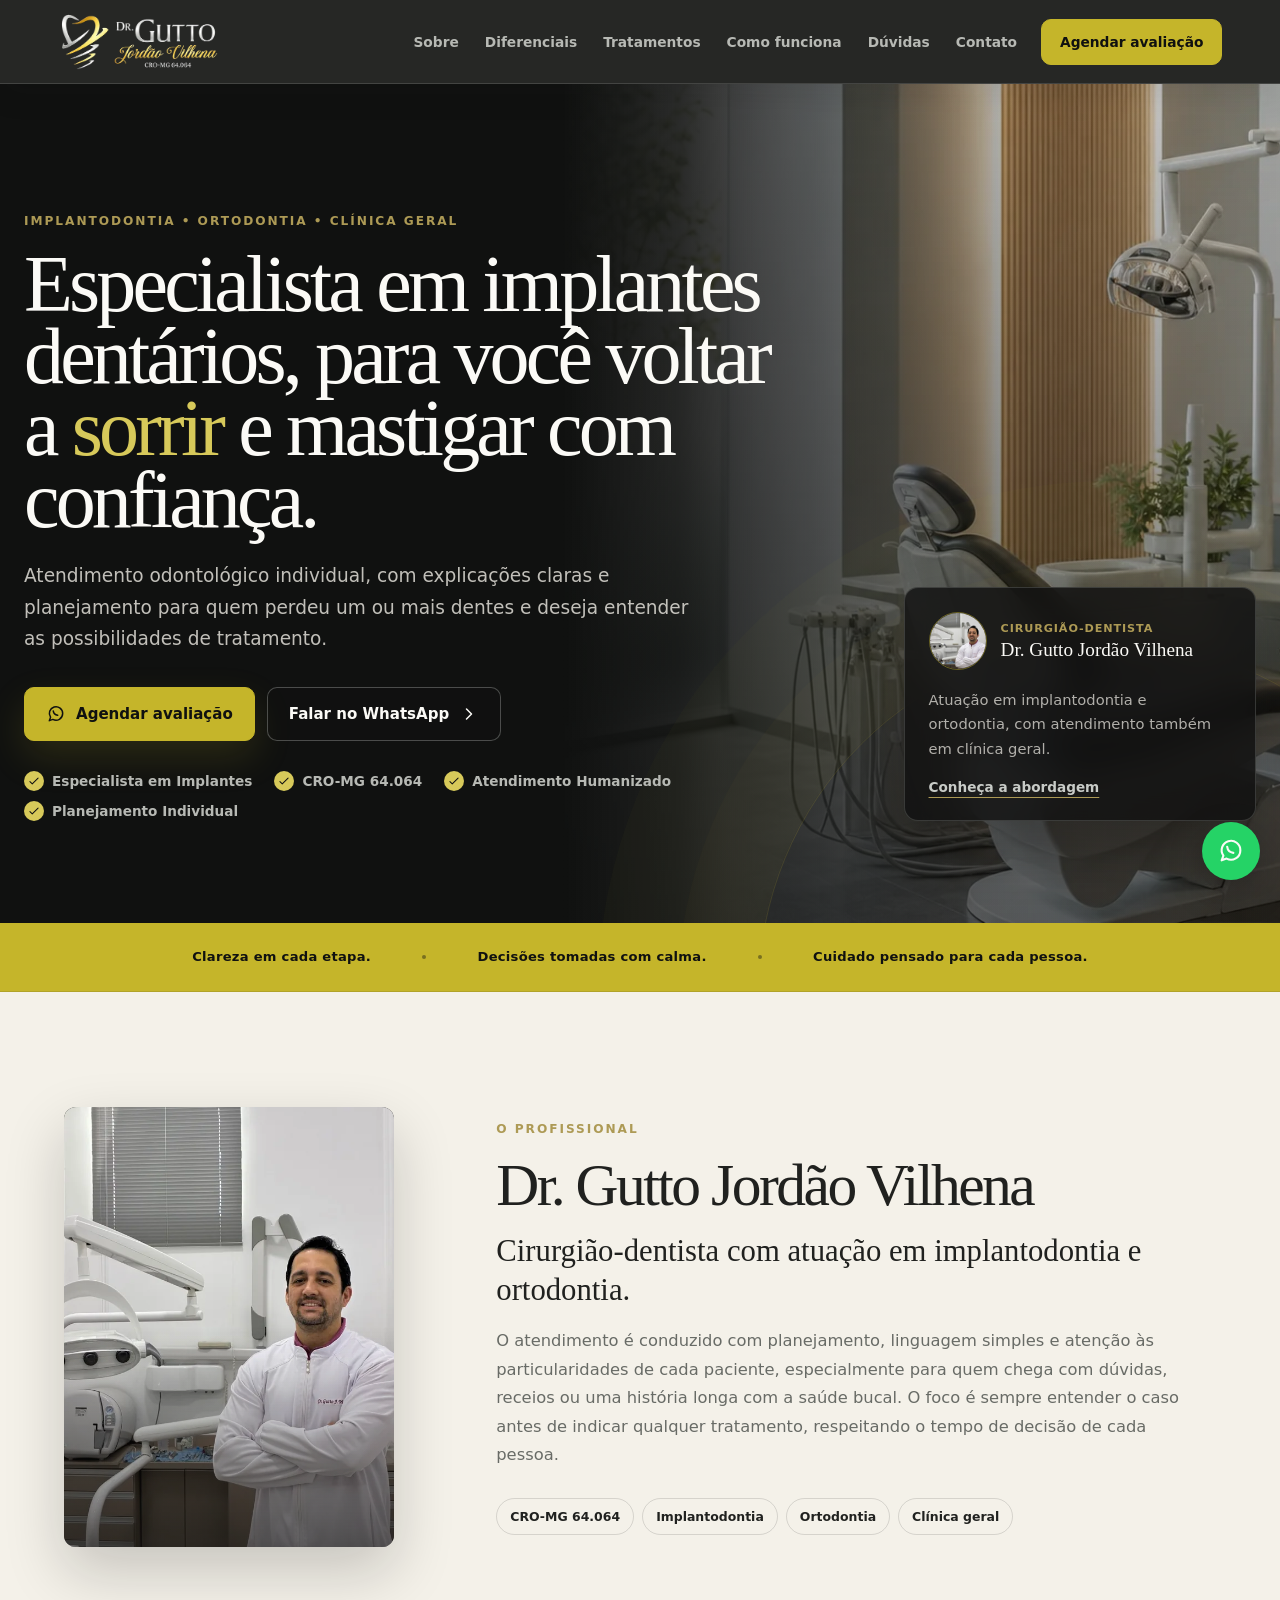
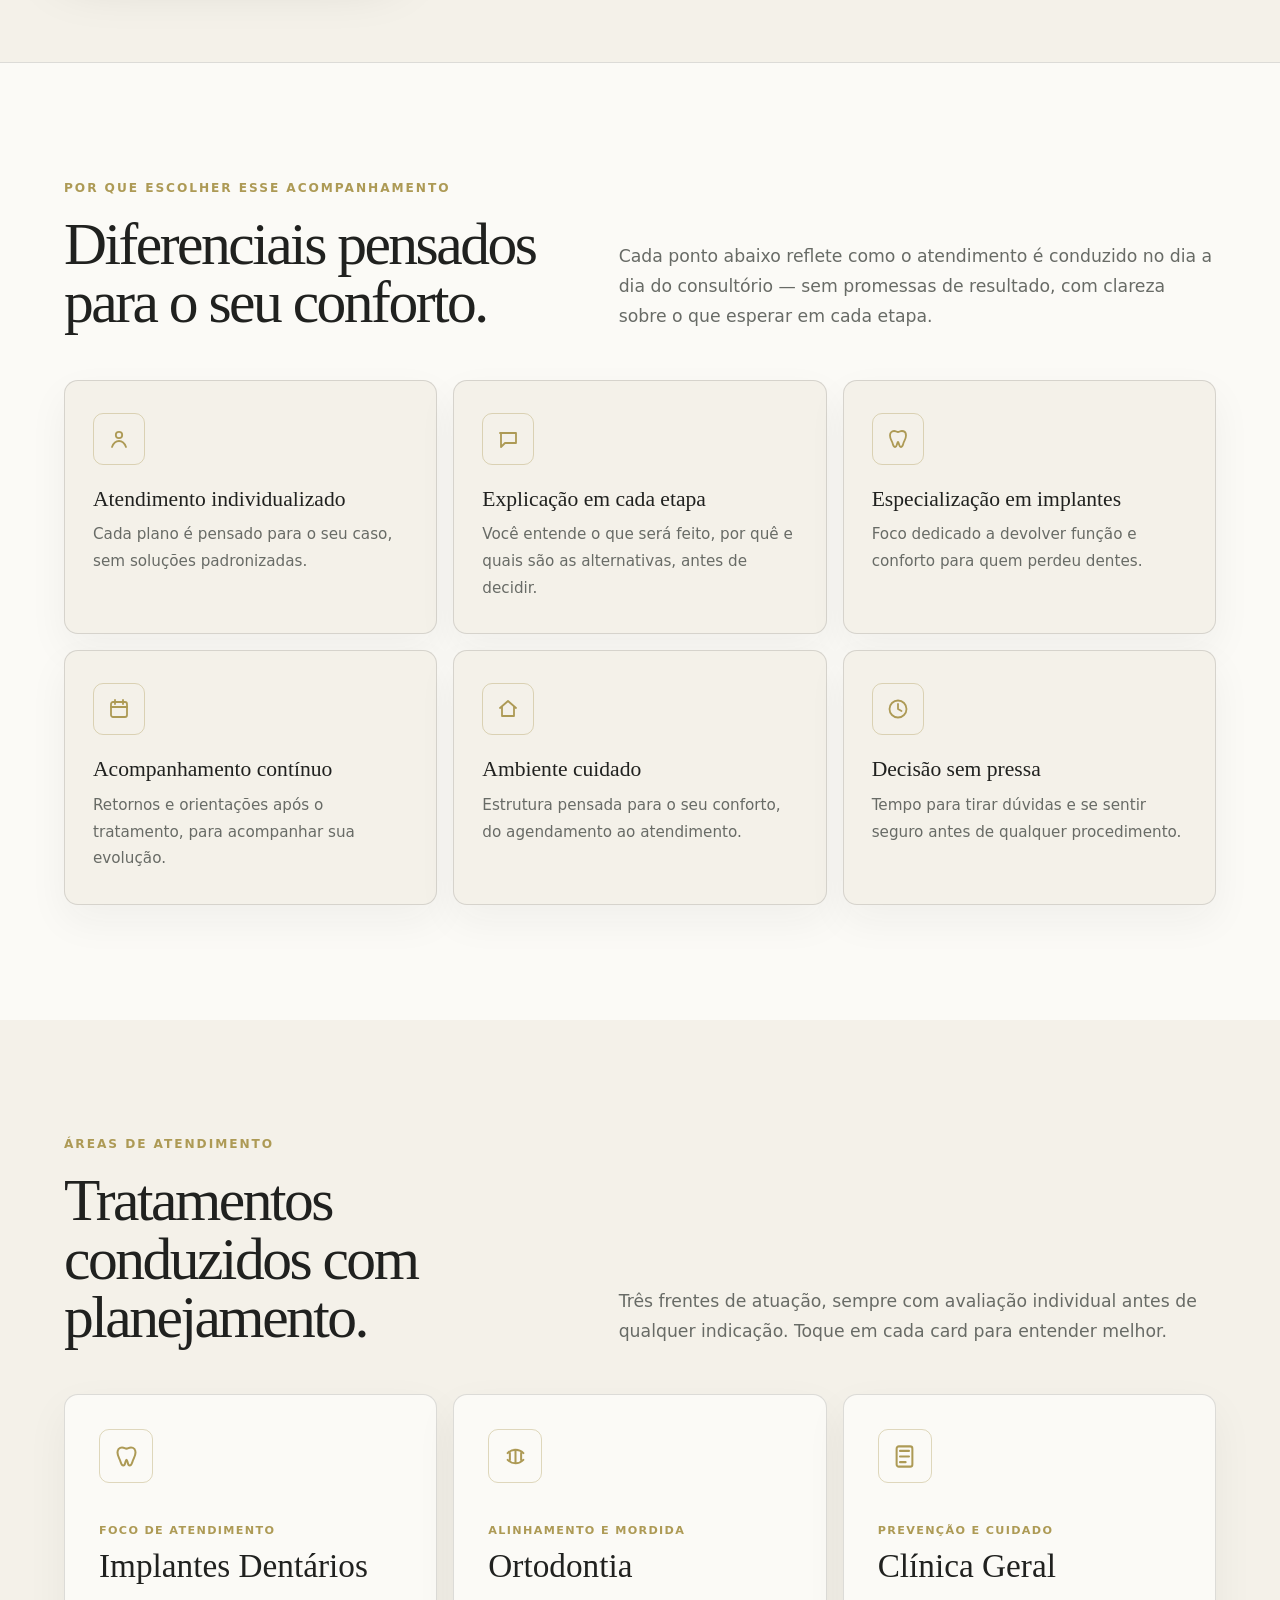
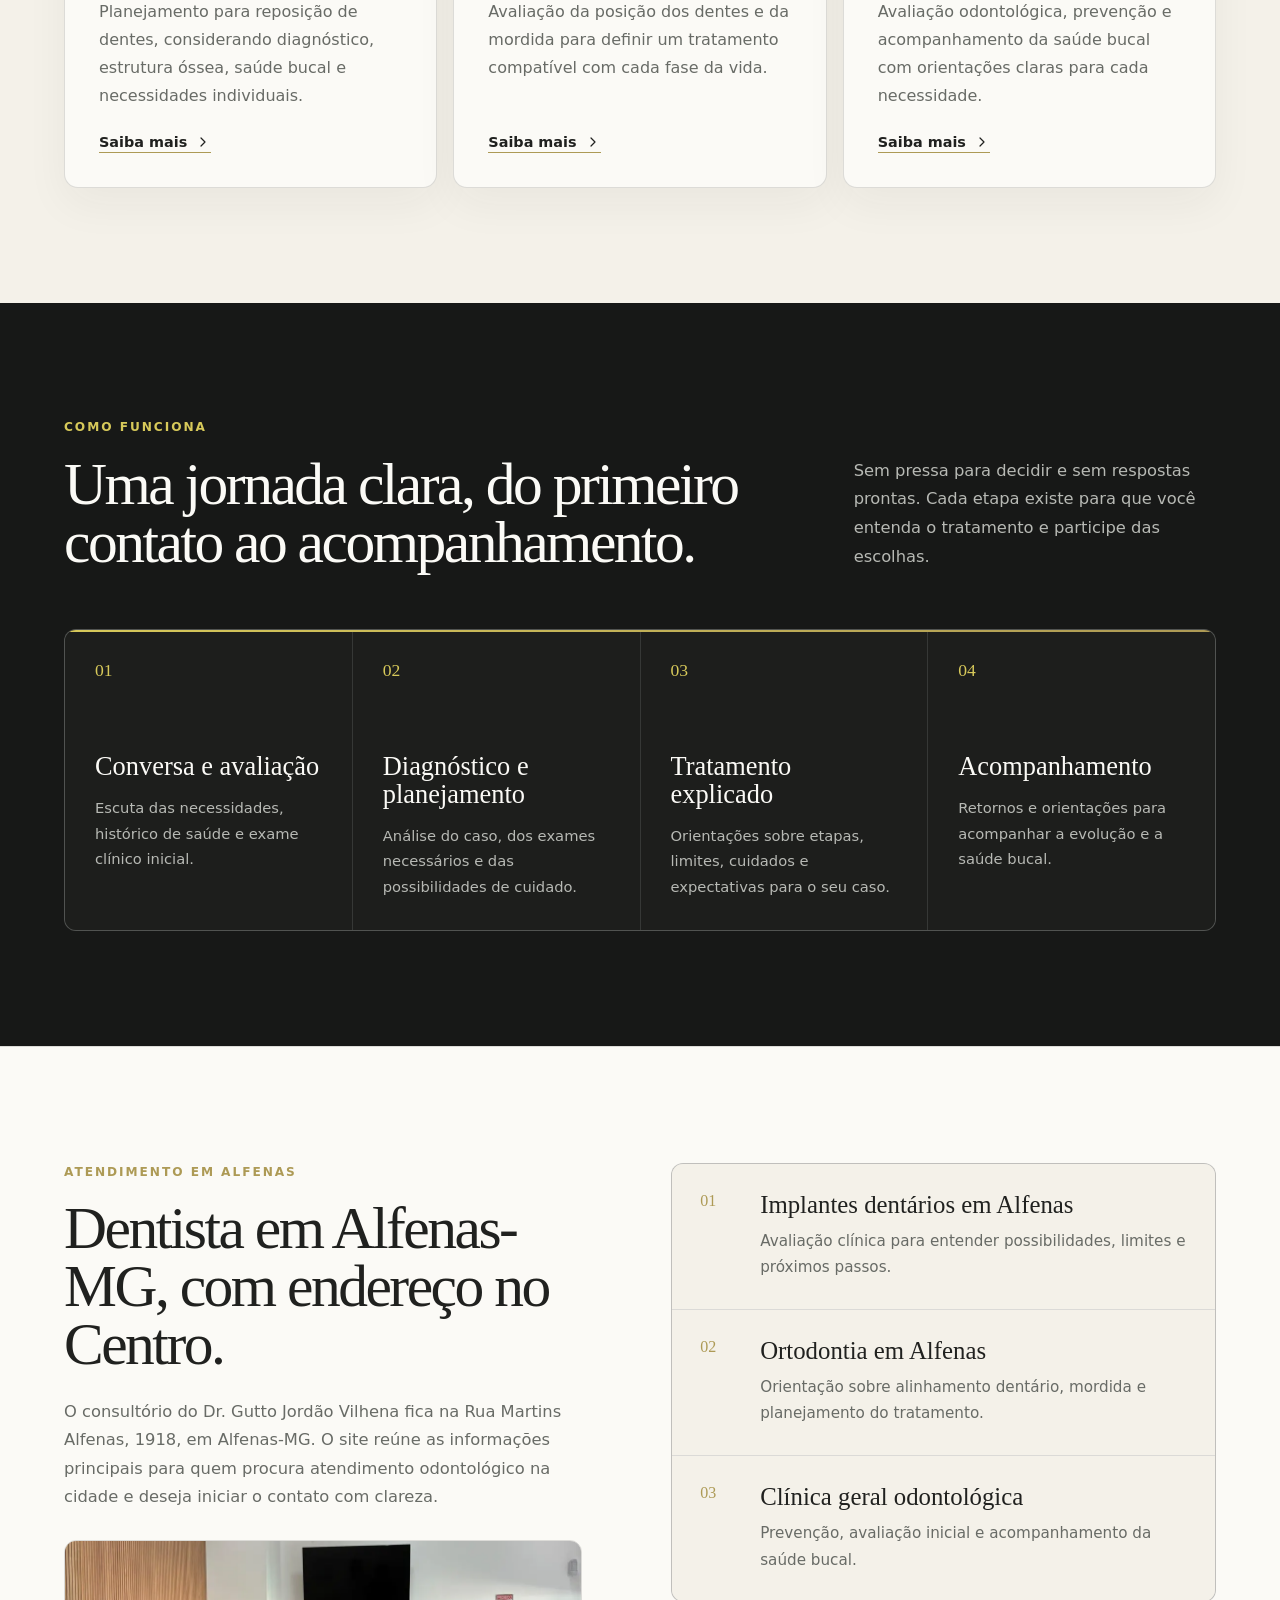
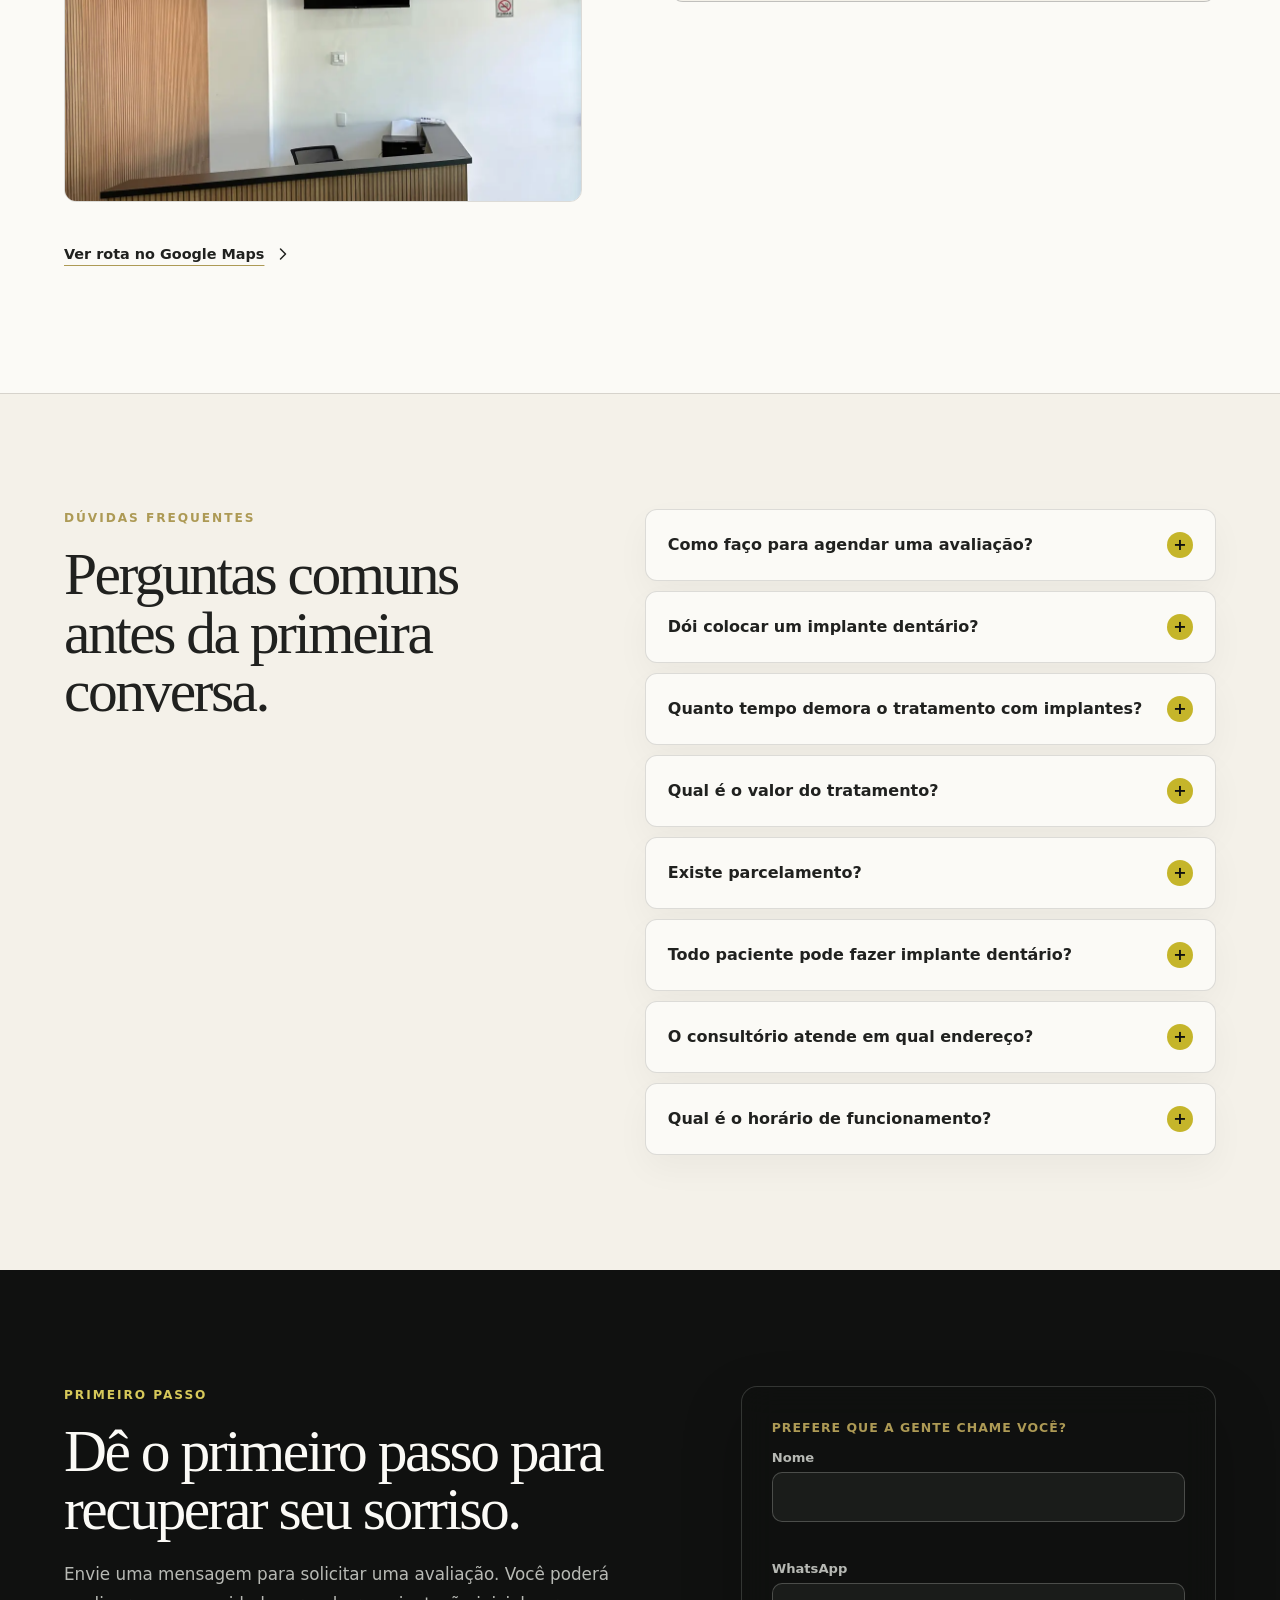
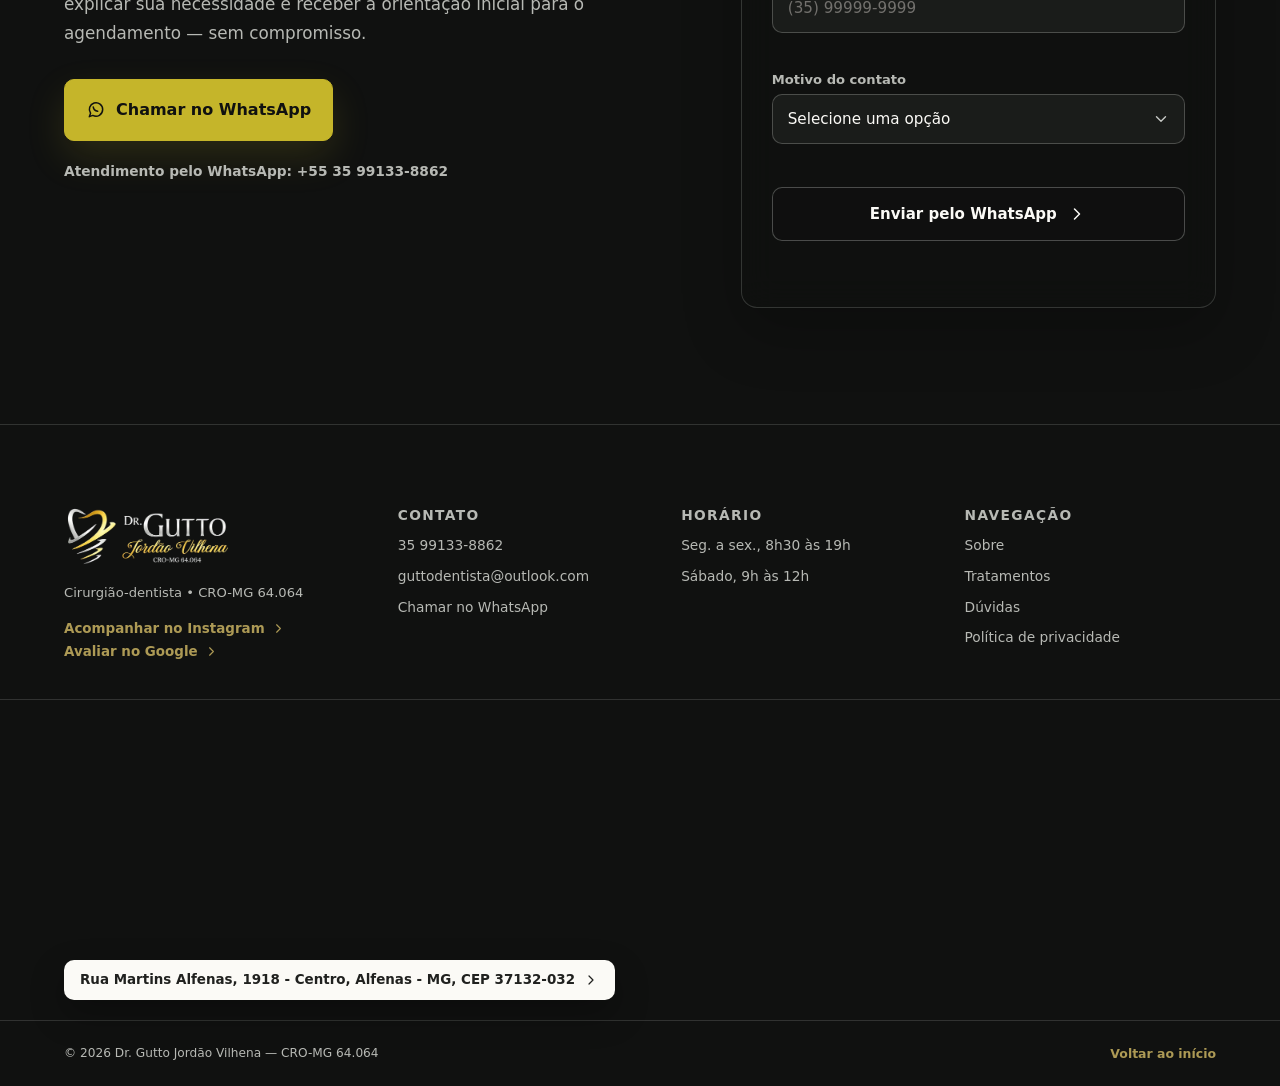
==== commit a03fc919: "Refinamento 10-07" ====
--- a/outputs/index.html
+++ b/outputs/index.html
@@ -6,7 +6,7 @@
     <title>Dr. Gutto Jordão Vilhena | Dentista em Alfenas-MG</title>
     <meta
       name="description"
-      content="Dr. Gutto Jordão Vilhena, cirurgião-dentista em Alfenas-MG. CRO-MG 64.064. Implantes dentários, ortodontia e clínica geral. Agende pelo WhatsApp."
+      content="Dr. Gutto Jordão Vilhena, cirurgião-dentista em Alfenas-MG. CRO-MG 64.064. Implantes dentários, ortodontia e clínica geral, com planejamento individual. Agende pelo WhatsApp."
     />
     <meta name="robots" content="index, follow" />
     <meta property="og:title" content="Dr. Gutto Jordão Vilhena" />
@@ -35,9 +35,8 @@
     <meta name="theme-color" content="#171817" />
     <link rel="canonical" href="https://www.drguttovilhena.com.br/" />
     <link rel="icon" href="assets/favicon.svg" type="image/svg+xml" />
-    <link rel="preload" href="assets/dental-clinic-hero.png" as="image" />
-    <link rel="preload" href="assets/logo-dr-gutto-provisoria.png" as="image" />
-    <link rel="stylesheet" href="styles.css?v=20260707-domain-seo-1" />
+    <link rel="preload" href="assets/dental-clinic-hero.webp" as="image" type="image/webp" />
+    <link rel="stylesheet" href="styles.css?v=20260710-premium-redesign-1" />
     <script type="application/ld+json">
       {
         "@context": "https://schema.org",
@@ -95,18 +94,34 @@
           },
           {
             "@type": "Question",
-            "name": "Onde fica o consultório?",
+            "name": "Dói colocar um implante dentário?",
             "acceptedAnswer": {
               "@type": "Answer",
-              "text": "O atendimento acontece na Rua Martins Alfenas, 1918, Centro, Alfenas-MG, CEP 37132-032."
+              "text": "O procedimento é realizado com anestesia local e o desconforto costuma ser controlado durante o atendimento. As sensações no pós-operatório variam de pessoa para pessoa e são explicadas durante o planejamento."
             }
           },
           {
             "@type": "Question",
-            "name": "Quais áreas odontológicas são atendidas?",
+            "name": "Quanto tempo demora o tratamento com implantes?",
             "acceptedAnswer": {
               "@type": "Answer",
-              "text": "O site apresenta atendimento em implantodontia, ortodontia, clínica geral e avaliação odontológica."
+              "text": "O tempo varia de acordo com o caso, o tipo de implante indicado e a condição óssea de cada paciente. Esses prazos são explicados durante a avaliação e o planejamento."
+            }
+          },
+          {
+            "@type": "Question",
+            "name": "Qual é o valor do tratamento?",
+            "acceptedAnswer": {
+              "@type": "Answer",
+              "text": "O valor depende do plano definido após a avaliação clínica, já que cada caso tem necessidades diferentes. Os valores são apresentados com transparência durante o planejamento."
+            }
+          },
+          {
+            "@type": "Question",
+            "name": "Existe parcelamento?",
+            "acceptedAnswer": {
+              "@type": "Answer",
+              "text": "Sim, o consultório oferece opções de parcelamento. As condições são combinadas durante a avaliação, de acordo com o tratamento indicado para o seu caso."
             }
           },
           {
@@ -115,6 +130,14 @@
             "acceptedAnswer": {
               "@type": "Answer",
               "text": "A indicação de implantes depende de avaliação clínica, exames e planejamento individual. O primeiro passo é uma conversa com o cirurgião-dentista."
+            }
+          },
+          {
+            "@type": "Question",
+            "name": "Onde fica o consultório?",
+            "acceptedAnswer": {
+              "@type": "Answer",
+              "text": "O atendimento acontece na Rua Martins Alfenas, 1918, Centro, Alfenas-MG, CEP 37132-032."
             }
           },
           {
@@ -134,11 +157,16 @@
 
     <header class="site-header" data-header>
       <a class="brand" href="#inicio" aria-label="Dr. Gutto Jordão Vilhena - início">
-        <img
-          class="brand-logo"
-          src="assets/logo-dr-gutto-provisoria.png"
-          alt="Dr. Gutto Jordão Vilhena"
-        />
+        <picture>
+          <source srcset="assets/logo-dr-gutto-provisoria.webp" type="image/webp" />
+          <img
+            class="brand-logo"
+            src="assets/logo-dr-gutto-provisoria.png"
+            alt="Dr. Gutto Jordão Vilhena"
+            width="206"
+            height="78"
+          />
+        </picture>
       </a>
 
       <button
@@ -154,10 +182,11 @@
       </button>
 
       <nav class="site-nav" id="site-nav" aria-label="Navegação principal">
-        <a href="#implantes">Implantes</a>
-        <a href="#especialidades">Atendimentos</a>
+        <a href="#sobre">Sobre</a>
+        <a href="#diferenciais">Diferenciais</a>
+        <a href="#tratamentos">Tratamentos</a>
+        <a href="#abordagem">Como funciona</a>
         <a href="#duvidas">Dúvidas</a>
-        <a href="#abordagem">Como funciona</a>
         <a href="#contato">Contato</a>
         <a
           class="nav-action"
@@ -173,10 +202,11 @@
     <main id="conteudo">
       <section class="hero" id="inicio" aria-labelledby="hero-title">
         <div class="hero-inner">
-          <div class="hero-content">
+          <div class="hero-content" data-reveal>
             <p class="eyebrow">Implantodontia • Ortodontia • Clínica geral</p>
             <h1 id="hero-title">
-              Cuidado para voltar a <em>sorrir</em> e mastigar com confiança.
+              Especialista em implantes dentários, para você voltar a <em>sorrir</em> e mastigar
+              com confiança.
             </h1>
             <p class="hero-copy">
               Atendimento odontológico individual, com explicações claras e planejamento para
@@ -196,33 +226,45 @@
                 </svg>
                 Agendar avaliação
               </a>
-              <a class="button button-outline" href="#implantes">
-                Entender os implantes
+              <a
+                class="button button-outline"
+                href="https://wa.me/5535991338862?text=Ol%C3%A1%2C%20Dr.%20Gutto%21%20Tenho%20uma%20d%C3%BAvida%20e%20gostaria%20de%20conversar."
+                target="_blank"
+                rel="noreferrer"
+              >
+                Falar no WhatsApp
                 <svg viewBox="0 0 24 24" aria-hidden="true">
                   <path d="m9 18 6-6-6-6" />
                 </svg>
               </a>
             </div>
 
-            <dl class="credential-list" aria-label="Credenciais profissionais">
-              <div>
-                <dt>Registro profissional</dt>
-                <dd>CRO-MG 64.064</dd>
-              </div>
-              <div>
-                <dt>Área de atuação</dt>
-                <dd>Implantes dentários</dd>
-              </div>
-              <div>
-                <dt>Atendimento</dt>
-                <dd>Alfenas-MG</dd>
-              </div>
-            </dl>
-          </div>
-
-          <aside class="hero-card" aria-label="Perfil profissional">
+            <ul class="hero-indicators" aria-label="Diferenciais rápidos">
+              <li>
+                <svg viewBox="0 0 24 24" aria-hidden="true"><path d="M5 13l4 4L19 7" /></svg>
+                Especialista em Implantes
+              </li>
+              <li>
+                <svg viewBox="0 0 24 24" aria-hidden="true"><path d="M5 13l4 4L19 7" /></svg>
+                CRO-MG 64.064
+              </li>
+              <li>
+                <svg viewBox="0 0 24 24" aria-hidden="true"><path d="M5 13l4 4L19 7" /></svg>
+                Atendimento Humanizado
+              </li>
+              <li>
+                <svg viewBox="0 0 24 24" aria-hidden="true"><path d="M5 13l4 4L19 7" /></svg>
+                Planejamento Individual
+              </li>
+            </ul>
+          </div>
+
+          <aside class="hero-card" aria-label="Perfil profissional" data-reveal style="--delay: 120ms">
             <div class="profile-row">
-              <img src="assets/dr-gutto-profile.jpg" alt="Dr. Gutto Jordão Vilhena" />
+              <picture>
+                <source srcset="assets/dr-gutto-profile.webp" type="image/webp" />
+                <img src="assets/dr-gutto-profile.jpg" alt="Dr. Gutto Jordão Vilhena" width="58" height="58" />
+              </picture>
               <div>
                 <span>Cirurgião-dentista</span>
                 <strong>Dr. Gutto Jordão Vilhena</strong>
@@ -231,7 +273,7 @@
             <p>
               Atuação em implantodontia e ortodontia, com atendimento também em clínica geral.
             </p>
-            <a href="#profissional">Conheça a abordagem</a>
+            <a href="#sobre">Conheça a abordagem</a>
           </aside>
         </div>
       </section>
@@ -246,96 +288,148 @@
         </div>
       </section>
 
-      <section class="section implant-section" id="implantes" aria-labelledby="implantes-title">
-        <div class="implant-heading">
-          <div>
-            <p class="section-kicker">Implantes dentários</p>
-            <h2 id="implantes-title">Um tratamento começa por entender o seu caso.</h2>
-          </div>
-          <p class="section-intro">
-            O implante pode ser uma possibilidade para substituir dentes perdidos. A indicação
-            depende de avaliação clínica, exames e uma conversa transparente sobre etapas,
-            cuidados e alternativas.
+      <section class="section professional-section" id="sobre" aria-labelledby="sobre-title">
+        <div class="professional-card">
+          <div class="professional-photo" data-reveal>
+            <picture>
+              <source srcset="assets/dr-gutto-profile.webp" type="image/webp" />
+              <img src="assets/dr-gutto-profile.jpg" alt="Retrato de Dr. Gutto Jordão Vilhena" width="112" height="112" loading="lazy" />
+            </picture>
+          </div>
+          <div class="professional-copy" data-reveal style="--delay: 100ms">
+            <p class="section-kicker">O profissional</p>
+            <h2 id="sobre-title">Dr. Gutto Jordão Vilhena</h2>
+            <p class="professional-lead">
+              Cirurgião-dentista com atuação em implantodontia e ortodontia.
+            </p>
+            <p>
+              O atendimento é conduzido com planejamento, linguagem simples e atenção às
+              particularidades de cada paciente, especialmente para quem chega com dúvidas,
+              receios ou uma história longa com a saúde bucal. O foco é sempre entender o caso
+              antes de indicar qualquer tratamento, respeitando o tempo de decisão de cada pessoa.
+            </p>
+            <div class="professional-credentials">
+              <span>CRO-MG 64.064</span>
+              <span>Implantodontia</span>
+              <span>Ortodontia</span>
+              <span>Clínica geral</span>
+            </div>
+          </div>
+        </div>
+      </section>
+
+      <section class="section differentials-section" id="diferenciais" aria-labelledby="diferenciais-title">
+        <div class="section-heading">
+          <div data-reveal>
+            <p class="section-kicker">Por que escolher esse acompanhamento</p>
+            <h2 id="diferenciais-title">Diferenciais pensados para o seu conforto.</h2>
+          </div>
+          <p class="section-intro" data-reveal style="--delay: 80ms">
+            Cada ponto abaixo reflete como o atendimento é conduzido no dia a dia do consultório —
+            sem promessas de resultado, com clareza sobre o que esperar em cada etapa.
           </p>
         </div>
 
-        <div class="implant-grid">
-          <article class="implant-feature">
-            <span class="feature-number">01</span>
-            <div>
-              <h3>Perdeu um ou mais dentes?</h3>
-              <p>
-                A avaliação ajuda a compreender quais caminhos podem ser considerados para
-                recuperar função e conforto.
-              </p>
-            </div>
+        <div class="differentials-grid">
+          <article class="differential-card" data-reveal style="--delay: 0ms">
+            <div class="differential-icon">
+              <svg viewBox="0 0 24 24" aria-hidden="true">
+                <circle cx="12" cy="8" r="3.2" />
+                <path d="M5 20c1.5-4 4.2-6 7-6s5.5 2 7 6" />
+              </svg>
+            </div>
+            <h3>Atendimento individualizado</h3>
+            <p>Cada plano é pensado para o seu caso, sem soluções padronizadas.</p>
           </article>
 
-          <article class="implant-feature">
-            <span class="feature-number">02</span>
-            <div>
-              <h3>A prótese causa desconforto?</h3>
-              <p>
-                Cada situação exige análise individual para entender estabilidade, adaptação e
-                possibilidades de tratamento.
-              </p>
-            </div>
+          <article class="differential-card" data-reveal style="--delay: 60ms">
+            <div class="differential-icon">
+              <svg viewBox="0 0 24 24" aria-hidden="true">
+                <path d="M4 6h16v10H9l-4 4V6Z" />
+              </svg>
+            </div>
+            <h3>Explicação em cada etapa</h3>
+            <p>Você entende o que será feito, por quê e quais são as alternativas, antes de decidir.</p>
           </article>
 
-          <article class="implant-feature">
-            <span class="feature-number">03</span>
-            <div>
-              <h3>Tem dificuldade ao mastigar?</h3>
-              <p>
-                Investigar a causa é o primeiro passo para construir um plano odontológico
-                adequado às suas necessidades.
-              </p>
-            </div>
+          <article class="differential-card" data-reveal style="--delay: 120ms">
+            <div class="differential-icon">
+              <svg viewBox="0 0 24 24" aria-hidden="true">
+                <path d="M8 4c2.2 0 2.4 1 4 1s1.8-1 4-1c2.4 0 4 1.9 4 4.5 0 3.5-1.9 5.2-2.7 8.1-.5 1.7-.9 3.4-2.5 3.4-1.3 0-1.4-1.3-1.8-2.8-.3-1.1-.5-2.2-1-2.2s-.7 1.1-1 2.2c-.4 1.5-.5 2.8-1.8 2.8-1.6 0-2-1.7-2.5-3.4C5.9 13.7 4 12 4 8.5 4 5.9 5.6 4 8 4Z" />
+              </svg>
+            </div>
+            <h3>Especialização em implantes</h3>
+            <p>Foco dedicado a devolver função e conforto para quem perdeu dentes.</p>
           </article>
-        </div>
-
-        <div class="implant-cta">
-          <p>Não é preciso decidir tudo antes da primeira conversa.</p>
-          <a
-            href="https://wa.me/5535991338862?text=Ol%C3%A1%2C%20Dr.%20Gutto%21%20Gostaria%20de%20conversar%20sobre%20implantes%20dent%C3%A1rios."
-            target="_blank"
-            rel="noreferrer"
-          >
-            Falar sobre implantes
-            <svg viewBox="0 0 24 24" aria-hidden="true">
-              <path d="m9 18 6-6-6-6" />
-            </svg>
-          </a>
+
+          <article class="differential-card" data-reveal style="--delay: 0ms">
+            <div class="differential-icon">
+              <svg viewBox="0 0 24 24" aria-hidden="true">
+                <rect x="4" y="5" width="16" height="15" rx="2" />
+                <path d="M4 10h16M8 3v4M16 3v4" />
+              </svg>
+            </div>
+            <h3>Acompanhamento contínuo</h3>
+            <p>Retornos e orientações após o tratamento, para acompanhar sua evolução.</p>
+          </article>
+
+          <article class="differential-card" data-reveal style="--delay: 60ms">
+            <div class="differential-icon">
+              <svg viewBox="0 0 24 24" aria-hidden="true">
+                <path d="M4 11 12 4l8 7" />
+                <path d="M6 10v9h12v-9" />
+              </svg>
+            </div>
+            <h3>Ambiente cuidado</h3>
+            <p>Estrutura pensada para o seu conforto, do agendamento ao atendimento.</p>
+          </article>
+
+          <article class="differential-card" data-reveal style="--delay: 120ms">
+            <div class="differential-icon">
+              <svg viewBox="0 0 24 24" aria-hidden="true">
+                <circle cx="12" cy="12" r="8.5" />
+                <path d="M12 7v5l3.5 2" />
+              </svg>
+            </div>
+            <h3>Decisão sem pressa</h3>
+            <p>Tempo para tirar dúvidas e se sentir seguro antes de qualquer procedimento.</p>
+          </article>
         </div>
       </section>
 
-      <section
-        class="section specialties-section"
-        id="especialidades"
-        aria-labelledby="especialidades-title"
-      >
+      <section class="section treatments-section" id="tratamentos" aria-labelledby="tratamentos-title">
         <div class="section-heading">
-          <p class="section-kicker">Áreas de atendimento</p>
-          <h2 id="especialidades-title">Cuidado odontológico em diferentes momentos.</h2>
-        </div>
-
-        <div class="service-grid">
-          <article class="service-card service-card-primary">
-            <div class="service-icon">
+          <div data-reveal>
+            <p class="section-kicker">Áreas de atendimento</p>
+            <h2 id="tratamentos-title">Tratamentos conduzidos com planejamento.</h2>
+          </div>
+          <p class="section-intro" data-reveal style="--delay: 80ms">
+            Três frentes de atuação, sempre com avaliação individual antes de qualquer indicação.
+            Toque em cada card para entender melhor.
+          </p>
+        </div>
+
+        <div class="treatment-grid">
+          <article class="treatment-card" data-reveal style="--delay: 0ms">
+            <div class="treatment-icon">
               <svg viewBox="0 0 24 24" aria-hidden="true">
                 <path d="M8 4c2.2 0 2.4 1 4 1s1.8-1 4-1c2.4 0 4 1.9 4 4.5 0 3.5-1.9 5.2-2.7 8.1-.5 1.7-.9 3.4-2.5 3.4-1.3 0-1.4-1.3-1.8-2.8-.3-1.1-.5-2.2-1-2.2s-.7 1.1-1 2.2c-.4 1.5-.5 2.8-1.8 2.8-1.6 0-2-1.7-2.5-3.4C5.9 13.7 4 12 4 8.5 4 5.9 5.6 4 8 4Z" />
               </svg>
             </div>
             <p class="card-label">Foco de atendimento</p>
-            <h3>Implantodontia</h3>
+            <h3>Implantes Dentários</h3>
             <p>
               Planejamento para reposição de dentes, considerando diagnóstico, estrutura óssea,
               saúde bucal e necessidades individuais.
             </p>
+            <button class="treatment-more" type="button" data-open-modal="implantes">
+              Saiba mais
+              <svg viewBox="0 0 24 24" aria-hidden="true"><path d="m9 18 6-6-6-6" /></svg>
+            </button>
           </article>
 
-          <article class="service-card">
-            <div class="service-icon">
+          <article class="treatment-card" data-reveal style="--delay: 80ms">
+            <div class="treatment-icon">
               <svg viewBox="0 0 24 24" aria-hidden="true">
                 <path d="M5 9c1.9-2 4.2-3 7-3s5.1 1 7 3" />
                 <path d="M5 15c1.9 2 4.2 3 7 3s5.1-1 7-3" />
@@ -348,60 +442,194 @@
               Avaliação da posição dos dentes e da mordida para definir um tratamento compatível
               com cada fase da vida.
             </p>
+            <button class="treatment-more" type="button" data-open-modal="ortodontia">
+              Saiba mais
+              <svg viewBox="0 0 24 24" aria-hidden="true"><path d="m9 18 6-6-6-6" /></svg>
+            </button>
           </article>
 
-          <article class="service-card">
-            <div class="service-icon">
+          <article class="treatment-card" data-reveal style="--delay: 160ms">
+            <div class="treatment-icon">
               <svg viewBox="0 0 24 24" aria-hidden="true">
                 <path d="M8 7h8M8 12h8M8 17h5" />
                 <rect x="5" y="3" width="14" height="18" rx="2" />
               </svg>
             </div>
             <p class="card-label">Prevenção e cuidado</p>
-            <h3>Clínica geral</h3>
+            <h3>Clínica Geral</h3>
             <p>
               Avaliação odontológica, prevenção e acompanhamento da saúde bucal com orientações
               claras para cada necessidade.
             </p>
+            <button class="treatment-more" type="button" data-open-modal="clinica-geral">
+              Saiba mais
+              <svg viewBox="0 0 24 24" aria-hidden="true"><path d="m9 18 6-6-6-6" /></svg>
+            </button>
           </article>
         </div>
       </section>
+
+      <div class="modal-overlay" data-modal-overlay hidden>
+        <div
+          class="modal"
+          role="dialog"
+          aria-modal="true"
+          aria-labelledby="modal-title-implantes"
+          data-modal-panel="implantes"
+          hidden
+        >
+          <button class="modal-close" type="button" data-modal-close aria-label="Fechar">
+            <svg viewBox="0 0 24 24" aria-hidden="true"><path d="M6 6l12 12M18 6 6 18" /></svg>
+          </button>
+          <p class="section-kicker">Implantes dentários</p>
+          <h3 id="modal-title-implantes">Um tratamento começa por entender o seu caso.</h3>
+          <p class="modal-lead">
+            O implante pode ser uma possibilidade para substituir dentes perdidos. A indicação
+            depende de avaliação clínica, exames e uma conversa transparente sobre etapas,
+            cuidados e alternativas.
+          </p>
+          <div class="modal-points">
+            <div>
+              <h4>Perdeu um ou mais dentes?</h4>
+              <p>A avaliação ajuda a compreender quais caminhos podem ser considerados para recuperar função e conforto.</p>
+            </div>
+            <div>
+              <h4>A prótese causa desconforto?</h4>
+              <p>Cada situação exige análise individual para entender estabilidade, adaptação e possibilidades de tratamento.</p>
+            </div>
+            <div>
+              <h4>Tem dificuldade ao mastigar?</h4>
+              <p>Investigar a causa é o primeiro passo para construir um plano odontológico adequado às suas necessidades.</p>
+            </div>
+          </div>
+          <a
+            class="button button-gold"
+            href="https://wa.me/5535991338862?text=Ol%C3%A1%2C%20Dr.%20Gutto%21%20Gostaria%20de%20conversar%20sobre%20implantes%20dent%C3%A1rios."
+            target="_blank"
+            rel="noreferrer"
+          >
+            Falar sobre implantes
+          </a>
+        </div>
+
+        <div
+          class="modal"
+          role="dialog"
+          aria-modal="true"
+          aria-labelledby="modal-title-ortodontia"
+          data-modal-panel="ortodontia"
+          hidden
+        >
+          <button class="modal-close" type="button" data-modal-close aria-label="Fechar">
+            <svg viewBox="0 0 24 24" aria-hidden="true"><path d="M6 6l12 12M18 6 6 18" /></svg>
+          </button>
+          <p class="section-kicker">Ortodontia</p>
+          <h3 id="modal-title-ortodontia">Um plano de alinhamento pensado para a sua fase de vida.</h3>
+          <p class="modal-lead">
+            O tratamento ortodôntico começa por entender como os dentes e a mordida se relacionam
+            hoje, antes de indicar a abordagem mais adequada para o seu caso.
+          </p>
+          <div class="modal-points">
+            <div>
+              <h4>Avaliação inicial</h4>
+              <p>Exame da posição dos dentes, da mordida e do histórico odontológico.</p>
+            </div>
+            <div>
+              <h4>Plano individual</h4>
+              <p>Cada tratamento é definido conforme a fase da vida e a necessidade do paciente.</p>
+            </div>
+            <div>
+              <h4>Acompanhamento</h4>
+              <p>Retornos periódicos para ajustar o tratamento e acompanhar a evolução.</p>
+            </div>
+          </div>
+          <a
+            class="button button-gold"
+            href="https://wa.me/5535991338862?text=Ol%C3%A1%2C%20Dr.%20Gutto%21%20Gostaria%20de%20conversar%20sobre%20ortodontia."
+            target="_blank"
+            rel="noreferrer"
+          >
+            Falar sobre ortodontia
+          </a>
+        </div>
+
+        <div
+          class="modal"
+          role="dialog"
+          aria-modal="true"
+          aria-labelledby="modal-title-clinica-geral"
+          data-modal-panel="clinica-geral"
+          hidden
+        >
+          <button class="modal-close" type="button" data-modal-close aria-label="Fechar">
+            <svg viewBox="0 0 24 24" aria-hidden="true"><path d="M6 6l12 12M18 6 6 18" /></svg>
+          </button>
+          <p class="section-kicker">Clínica geral</p>
+          <h3 id="modal-title-clinica-geral">A base do cuidado com a sua saúde bucal.</h3>
+          <p class="modal-lead">
+            A clínica geral cobre a prevenção e a identificação precoce de problemas, com
+            orientação clara sobre os próximos passos, quando necessários.
+          </p>
+          <div class="modal-points">
+            <div>
+              <h4>Avaliação odontológica</h4>
+              <p>Exame clínico completo para identificar necessidades e prioridades.</p>
+            </div>
+            <div>
+              <h4>Prevenção</h4>
+              <p>Orientações para reduzir riscos e manter a saúde bucal em dia.</p>
+            </div>
+            <div>
+              <h4>Encaminhamento</h4>
+              <p>Quando necessário, indicação para tratamentos mais específicos, como implantes ou ortodontia.</p>
+            </div>
+          </div>
+          <a
+            class="button button-gold"
+            href="https://wa.me/5535991338862?text=Ol%C3%A1%2C%20Dr.%20Gutto%21%20Gostaria%20de%20agendar%20uma%20avalia%C3%A7%C3%A3o%20de%20rotina."
+            target="_blank"
+            rel="noreferrer"
+          >
+            Agendar avaliação de rotina
+          </a>
+        </div>
+      </div>
 
       <section class="section process-section" id="abordagem" aria-labelledby="abordagem-title">
         <div class="process-header">
-          <div>
+          <div data-reveal>
             <p class="section-kicker section-kicker-light">Como funciona</p>
             <h2 id="abordagem-title">Uma jornada clara, do primeiro contato ao acompanhamento.</h2>
           </div>
-          <p>
+          <p data-reveal style="--delay: 80ms">
             Sem pressa para decidir e sem respostas prontas. Cada etapa existe para que você
             entenda o tratamento e participe das escolhas.
           </p>
         </div>
 
-        <ol class="process-list">
-          <li>
+        <ol class="process-list" data-timeline>
+          <li data-reveal style="--delay: 0ms">
             <span>01</span>
             <div>
               <h3>Conversa e avaliação</h3>
               <p>Escuta das necessidades, histórico de saúde e exame clínico inicial.</p>
             </div>
           </li>
-          <li>
+          <li data-reveal style="--delay: 90ms">
             <span>02</span>
             <div>
               <h3>Diagnóstico e planejamento</h3>
               <p>Análise do caso, dos exames necessários e das possibilidades de cuidado.</p>
             </div>
           </li>
-          <li>
+          <li data-reveal style="--delay: 180ms">
             <span>03</span>
             <div>
               <h3>Tratamento explicado</h3>
               <p>Orientações sobre etapas, limites, cuidados e expectativas para o seu caso.</p>
             </div>
           </li>
-          <li>
+          <li data-reveal style="--delay: 270ms">
             <span>04</span>
             <div>
               <h3>Acompanhamento</h3>
@@ -411,34 +639,9 @@
         </ol>
       </section>
 
-      <section class="section professional-section" id="profissional" aria-labelledby="professional-title">
-        <div class="professional-card">
-          <div class="professional-photo">
-            <img src="assets/dr-gutto-profile.jpg" alt="Retrato de Dr. Gutto Jordão Vilhena" />
-          </div>
-          <div class="professional-copy">
-            <p class="section-kicker">O profissional</p>
-            <h2 id="professional-title">Dr. Gutto Jordão Vilhena</h2>
-            <p class="professional-lead">
-              Cirurgião-dentista com atuação em implantodontia e ortodontia.
-            </p>
-            <p>
-              O atendimento é conduzido com planejamento, linguagem simples e atenção às
-              particularidades de cada paciente, especialmente para quem chega com dúvidas,
-              receios ou uma história longa com a saúde bucal.
-            </p>
-            <div class="professional-credentials">
-              <span>CRO-MG 64.064</span>
-              <span>Implantodontia</span>
-              <span>Ortodontia</span>
-            </div>
-          </div>
-        </div>
-      </section>
-
       <section class="section local-section" id="alfenas" aria-labelledby="alfenas-title">
         <div class="local-inner">
-          <div class="local-copy">
+          <div class="local-copy" data-reveal>
             <p class="section-kicker">Atendimento em Alfenas</p>
             <h2 id="alfenas-title">Dentista em Alfenas-MG, com endereço no Centro.</h2>
             <p>
@@ -446,6 +649,12 @@
               1918, em Alfenas-MG. O site reúne as informações principais para quem
               procura atendimento odontológico na cidade e deseja iniciar o contato com clareza.
             </p>
+            <div class="local-photo">
+              <picture>
+                <source srcset="assets/dr-gutto-recepcao.webp" type="image/webp" />
+                <img src="assets/dr-gutto-recepcao.jpg" alt="Recepção do consultório do Dr. Gutto Jordão Vilhena em Alfenas-MG" loading="lazy" width="1050" height="700" />
+              </picture>
+            </div>
             <a
               class="local-map-link"
               href="https://maps.app.goo.gl/GqoGFmA3ZqCaj3mr6"
@@ -458,7 +667,7 @@
               </svg>
             </a>
           </div>
-          <div class="local-service-list" aria-label="Buscas locais relacionadas">
+          <div class="local-service-list" aria-label="Buscas locais relacionadas" data-reveal style="--delay: 100ms">
             <article>
               <span>01</span>
               <div>
@@ -486,16 +695,53 @@
 
       <section class="section faq-section" id="duvidas" aria-labelledby="duvidas-title">
         <div class="faq-inner">
-          <div class="faq-heading">
+          <div class="faq-heading" data-reveal>
             <p class="section-kicker">Dúvidas frequentes</p>
             <h2 id="duvidas-title">Perguntas comuns antes da primeira conversa.</h2>
           </div>
-          <div class="faq-list">
+          <div class="faq-list" data-reveal style="--delay: 80ms">
             <details>
               <summary>Como faço para agendar uma avaliação?</summary>
               <p>
                 O contato inicial pode ser feito pelo WhatsApp do consultório. A equipe orienta
                 sobre disponibilidade e próximos passos para o agendamento.
+              </p>
+            </details>
+            <details>
+              <summary>Dói colocar um implante dentário?</summary>
+              <p>
+                O procedimento é realizado com anestesia local e o desconforto costuma ser
+                controlado durante o atendimento. As sensações no pós-operatório variam de pessoa
+                para pessoa e são explicadas durante o planejamento.
+              </p>
+            </details>
+            <details>
+              <summary>Quanto tempo demora o tratamento com implantes?</summary>
+              <p>
+                O tempo varia de acordo com o caso, o tipo de implante indicado e a condição óssea
+                de cada paciente. Esses prazos são explicados durante a avaliação e o planejamento.
+              </p>
+            </details>
+            <details>
+              <summary>Qual é o valor do tratamento?</summary>
+              <p>
+                O valor depende do plano definido após a avaliação clínica, já que cada caso tem
+                necessidades diferentes. Os valores são apresentados com transparência durante o
+                planejamento.
+              </p>
+            </details>
+            <details>
+              <summary>Existe parcelamento?</summary>
+              <p>
+                Sim, o consultório oferece opções de parcelamento. As condições são combinadas
+                durante a avaliação, de acordo com o tratamento indicado para o seu caso.
+              </p>
+            </details>
+            <details>
+              <summary>Todo paciente pode fazer implante dentário?</summary>
+              <p>
+                A indicação depende de avaliação clínica, exames e planejamento individual.
+                Por isso, a primeira consulta serve para entender o caso com cuidado.
               </p>
             </details>
             <details>
@@ -506,27 +752,6 @@
               </p>
             </details>
             <details>
-              <summary>Todo paciente pode fazer implante dentário?</summary>
-              <p>
-                A indicação depende de avaliação clínica, exames e planejamento individual.
-                Por isso, a primeira consulta serve para entender o caso com cuidado.
-              </p>
-            </details>
-            <details>
-              <summary>Preciso levar exames na primeira avaliação?</summary>
-              <p>
-                Se você já tiver exames recentes, pode levar. Caso não tenha, o Dr. Gutto poderá
-                orientar quais exames fazem sentido após avaliar sua necessidade.
-              </p>
-            </details>
-            <details>
-              <summary>Quais áreas de atendimento aparecem no site?</summary>
-              <p>
-                O site apresenta implantodontia, ortodontia, clínica geral e avaliação odontológica,
-                sempre com planejamento individual e explicação das etapas.
-              </p>
-            </details>
-            <details>
               <summary>Qual é o horário de funcionamento?</summary>
               <p>
                 De segunda a sexta, das 8h30 às 19h. Aos sábados, das 9h às 12h.
@@ -536,18 +761,15 @@
         </div>
       </section>
 
-      <section class="section contact-section" id="contato" aria-labelledby="contato-title">
-        <div class="contact-inner">
-          <div class="contact-copy">
+      <section class="section cta-final" id="contato" aria-labelledby="cta-final-title">
+        <div class="cta-final-inner">
+          <div class="cta-final-copy" data-reveal>
             <p class="section-kicker section-kicker-light">Primeiro passo</p>
-            <h2 id="contato-title">Converse com o Dr. Gutto.</h2>
+            <h2 id="cta-final-title">Dê o primeiro passo para recuperar seu sorriso.</h2>
             <p>
               Envie uma mensagem para solicitar uma avaliação. Você poderá explicar sua
-              necessidade e receber a orientação inicial para o agendamento.
+              necessidade e receber a orientação inicial para o agendamento — sem compromisso.
             </p>
-          </div>
-
-          <div class="contact-actions">
             <a
               class="button button-gold button-large"
               href="https://wa.me/5535991338862?text=Ol%C3%A1%2C%20Dr.%20Gutto%21%20Gostaria%20de%20agendar%20uma%20avalia%C3%A7%C3%A3o."
@@ -560,61 +782,140 @@
               </svg>
               Chamar no WhatsApp
             </a>
+            <p class="contact-number">Atendimento pelo WhatsApp: +55 35 99133-8862</p>
+          </div>
+
+          <form class="smart-form" data-smart-form novalidate aria-label="Formulário de contato rápido" data-reveal style="--delay: 120ms">
+            <p class="smart-form-kicker">Prefere que a gente chame você?</p>
+            <div class="form-field">
+              <label for="form-nome">Nome</label>
+              <input type="text" id="form-nome" name="nome" autocomplete="name" required />
+              <span class="form-error" data-error-for="nome"></span>
+            </div>
+            <div class="form-field">
+              <label for="form-telefone">WhatsApp</label>
+              <input
+                type="tel"
+                id="form-telefone"
+                name="telefone"
+                inputmode="numeric"
+                autocomplete="tel"
+                placeholder="(35) 99999-9999"
+                required
+                data-phone-mask
+              />
+              <span class="form-error" data-error-for="telefone"></span>
+            </div>
+            <div class="form-field">
+              <label for="form-motivo">Motivo do contato</label>
+              <select id="form-motivo" name="motivo" required>
+                <option value="" disabled selected>Selecione uma opção</option>
+                <option value="Implantes dentários">Implantes dentários</option>
+                <option value="Ortodontia">Ortodontia</option>
+                <option value="Avaliação geral / Clínica geral">Avaliação geral / Clínica geral</option>
+              </select>
+              <span class="form-error" data-error-for="motivo"></span>
+            </div>
+            <button class="button button-outline" type="submit">
+              Enviar pelo WhatsApp
+              <svg viewBox="0 0 24 24" aria-hidden="true"><path d="m9 18 6-6-6-6" /></svg>
+            </button>
+            <p class="form-feedback" data-form-feedback role="status" aria-live="polite"></p>
+          </form>
+        </div>
+      </section>
+    </main>
+
+    <footer class="site-footer">
+      <div class="footer-grid">
+        <div class="footer-brand">
+          <picture>
+            <source srcset="assets/logo-dr-gutto-provisoria.webp" type="image/webp" />
+            <img src="assets/logo-dr-gutto-provisoria.png" alt="Dr. Gutto Jordão Vilhena" width="168" height="63" loading="lazy" />
+          </picture>
+          <p>Cirurgião-dentista • CRO-MG 64.064</p>
+          <div class="footer-social-links">
             <a
-              class="contact-address"
-              href="https://maps.app.goo.gl/GqoGFmA3ZqCaj3mr6"
-              target="_blank"
-              rel="noreferrer"
-            >
-              <span>Endereço do consultório</span>
-              <strong>Rua Martins Alfenas, 1918 - Centro, Alfenas - MG</strong>
-              <small>CEP 37132-032</small>
-            </a>
-            <div class="contact-info-grid" aria-label="Informações de atendimento">
-              <a class="contact-card" href="tel:+5535991338862">
-                <span>Telefone</span>
-                <strong>35 99133-8862</strong>
-              </a>
-              <a class="contact-card" href="mailto:guttodentista@outlook.com">
-                <span>E-mail</span>
-                <strong>guttodentista@outlook.com</strong>
-              </a>
-              <div class="contact-card">
-                <span>Horário</span>
-                <strong>Seg. a sex., 8h30 às 19h</strong>
-                <small>Sábado, 9h às 12h</small>
-              </div>
-            </div>
-            <a
-              class="contact-link"
+              class="footer-social-link"
               href="https://www.instagram.com/dr.guttovilhena/"
               target="_blank"
               rel="noreferrer"
             >
               Acompanhar no Instagram
-              <svg viewBox="0 0 24 24" aria-hidden="true">
-                <path d="m9 18 6-6-6-6" />
-              </svg>
+              <svg viewBox="0 0 24 24" aria-hidden="true"><path d="m9 18 6-6-6-6" /></svg>
             </a>
-            <p class="contact-number">Atendimento pelo WhatsApp: +55 35 99133-8862</p>
-          </div>
-        </div>
-      </section>
-    </main>
-
-    <footer class="site-footer">
-      <div class="footer-brand">
-        <img src="assets/logo-dr-gutto-provisoria.png" alt="Dr. Gutto Jordão Vilhena" />
-        <p>Cirurgião-dentista • CRO-MG 64.064</p>
+            <a
+              class="footer-social-link"
+              href="https://maps.app.goo.gl/GqoGFmA3ZqCaj3mr6"
+              target="_blank"
+              rel="noreferrer"
+            >
+              Avaliar no Google
+              <svg viewBox="0 0 24 24" aria-hidden="true"><path d="m9 18 6-6-6-6" /></svg>
+            </a>
+          </div>
+        </div>
+
+        <div class="footer-col">
+          <p class="footer-col-title">Contato</p>
+          <a href="tel:+5535991338862">35 99133-8862</a>
+          <a href="mailto:guttodentista@outlook.com">guttodentista@outlook.com</a>
+          <a
+            href="https://wa.me/5535991338862?text=Ol%C3%A1%2C%20Dr.%20Gutto%21%20Gostaria%20de%20agendar%20uma%20avalia%C3%A7%C3%A3o."
+            target="_blank"
+            rel="noreferrer"
+          >
+            Chamar no WhatsApp
+          </a>
+        </div>
+
+        <div class="footer-col">
+          <p class="footer-col-title">Horário</p>
+          <p>Seg. a sex., 8h30 às 19h</p>
+          <p>Sábado, 9h às 12h</p>
+        </div>
+
+        <div class="footer-col">
+          <p class="footer-col-title">Navegação</p>
+          <a href="#sobre">Sobre</a>
+          <a href="#tratamentos">Tratamentos</a>
+          <a href="#duvidas">Dúvidas</a>
+          <a href="privacidade.html">Política de privacidade</a>
+        </div>
       </div>
-      <div class="footer-meta">
-        <p>Rua Martins Alfenas, 1918 • Alfenas-MG</p>
-        <p>guttodentista@outlook.com • 35 99133-8862</p>
-        <a href="privacidade.html">Política de privacidade</a>
+
+      <div class="footer-map">
+        <iframe
+          src="https://www.google.com/maps?q=Rua+Martins+Alfenas,+1918+-+Centro,+Alfenas+-+MG,+37132-032&output=embed"
+          loading="lazy"
+          referrerpolicy="no-referrer-when-downgrade"
+          title="Localização do consultório do Dr. Gutto Jordão Vilhena em Alfenas-MG"
+        ></iframe>
+        <a class="footer-map-address" href="https://maps.app.goo.gl/GqoGFmA3ZqCaj3mr6" target="_blank" rel="noreferrer">
+          Rua Martins Alfenas, 1918 - Centro, Alfenas - MG, CEP 37132-032
+          <svg viewBox="0 0 24 24" aria-hidden="true"><path d="m9 18 6-6-6-6" /></svg>
+        </a>
+      </div>
+
+      <div class="footer-bottom">
+        <p>© 2026 Dr. Gutto Jordão Vilhena — CRO-MG 64.064</p>
         <a href="#inicio">Voltar ao início</a>
       </div>
     </footer>
 
-    <script src="script.js?v=20260707-domain-seo-1"></script>
+    <a
+      class="whatsapp-float"
+      href="https://wa.me/5535991338862?text=Ol%C3%A1%2C%20Dr.%20Gutto%21%20Gostaria%20de%20agendar%20uma%20avalia%C3%A7%C3%A3o."
+      target="_blank"
+      rel="noreferrer"
+      aria-label="Conversar no WhatsApp"
+    >
+      <svg viewBox="0 0 24 24" aria-hidden="true">
+        <path d="M20 11.5a8 8 0 0 1-11.8 7L4 20l1.5-4.1A8 8 0 1 1 20 11.5Z" />
+        <path d="M8.7 8.3c.4 3.2 2.1 4.9 5.3 5.3" />
+      </svg>
+    </a>
+
+    <script src="script.js?v=20260710-premium-redesign-1"></script>
   </body>
 </html>
--- a/outputs/styles.css
+++ b/outputs/styles.css
@@ -16,6 +16,7 @@
   --line: rgba(32, 33, 31, 0.14);
   --line-dark: rgba(200, 203, 199, 0.18);
   --shadow: 0 24px 70px rgba(16, 17, 16, 0.14);
+  --whatsapp-green: #25d366;
   --sans: Manrope, Inter, ui-sans-serif, system-ui, -apple-system, BlinkMacSystemFont, "Segoe UI", sans-serif;
   --serif: "Cormorant Garamond", "Iowan Old Style", Baskerville, "Times New Roman", serif;
   color: var(--ink);
@@ -32,7 +33,8 @@
   scroll-behavior: smooth;
 }
 
-section[id] {
+section[id],
+div[id] {
   scroll-margin-top: 94px;
 }
 
@@ -56,6 +58,10 @@
 button,
 a {
   -webkit-tap-highlight-color: transparent;
+}
+
+button {
+  font-family: inherit;
 }
 
 img {
@@ -76,6 +82,7 @@
 h1,
 h2,
 h3,
+h4,
 p,
 dl,
 dd {
@@ -84,13 +91,30 @@
 
 h1,
 h2,
-h3 {
+h3,
+h4 {
   font-family: var(--serif);
   font-weight: 500;
 }
 
 p {
   line-height: 1.75;
+}
+
+/* ---------- Reveal-on-scroll ---------- */
+
+[data-reveal] {
+  opacity: 0;
+  transform: translateY(26px);
+  transition:
+    opacity 700ms cubic-bezier(0.16, 1, 0.3, 1),
+    transform 700ms cubic-bezier(0.16, 1, 0.3, 1);
+  transition-delay: var(--delay, 0ms);
+}
+
+[data-reveal].is-visible {
+  opacity: 1;
+  transform: none;
 }
 
 .skip-link {
@@ -111,10 +135,12 @@
   transform: translateY(0);
 }
 
+/* ---------- Header ---------- */
+
 .site-header {
   position: sticky;
   top: 0;
-  z-index: 30;
+  z-index: 40;
   display: flex;
   align-items: center;
   justify-content: space-between;
@@ -122,9 +148,20 @@
   min-height: 84px;
   padding: 10px clamp(20px, 4.5vw, 72px);
   border-bottom: 1px solid var(--line-dark);
-  background: rgba(16, 17, 16, 0.96);
-  box-shadow: 0 10px 30px rgba(16, 17, 16, 0.16);
+  background: rgba(16, 17, 16, 0.9);
+  box-shadow: 0 10px 30px rgba(16, 17, 16, 0.1);
   backdrop-filter: blur(18px);
+  -webkit-backdrop-filter: blur(18px);
+  transition:
+    min-height 220ms ease,
+    background 220ms ease,
+    box-shadow 220ms ease;
+}
+
+.site-header.is-scrolled {
+  min-height: 68px;
+  background: rgba(16, 17, 16, 0.97);
+  box-shadow: 0 14px 34px rgba(16, 17, 16, 0.22);
 }
 
 .brand {
@@ -144,17 +181,17 @@
 .site-nav {
   display: flex;
   align-items: center;
-  gap: 4px;
+  gap: 2px;
 }
 
 .site-nav a {
   display: inline-flex;
   align-items: center;
   min-height: 44px;
-  padding: 0 14px;
+  padding: 0 12px;
   color: var(--muted-dark);
   border-radius: 10px;
-  font-size: 0.88rem;
+  font-size: 0.86rem;
   font-weight: 720;
   text-decoration: none;
   transition:
@@ -199,6 +236,8 @@
   cursor: pointer;
 }
 
+/* ---------- Hero ---------- */
+
 .hero {
   position: relative;
   isolation: isolate;
@@ -216,7 +255,7 @@
   background:
     linear-gradient(90deg, var(--graphite-950) 0%, rgba(16, 17, 16, 0.88) 16%, rgba(16, 17, 16, 0.28) 58%, rgba(16, 17, 16, 0.12) 100%),
     linear-gradient(0deg, rgba(16, 17, 16, 0.55), rgba(16, 17, 16, 0.08)),
-    url("assets/dental-clinic-hero.png") 62% center / cover no-repeat;
+    url("assets/dental-clinic-hero.webp") 62% center / cover no-repeat;
 }
 
 .hero::after {
@@ -272,6 +311,7 @@
 .hero h1 em {
   color: var(--gold-soft);
   font-weight: 400;
+  font-style: normal;
 }
 
 .hero-copy {
@@ -286,7 +326,7 @@
   display: flex;
   flex-wrap: wrap;
   gap: 12px;
-  margin-bottom: 42px;
+  margin-bottom: 30px;
 }
 
 .button {
@@ -302,17 +342,23 @@
   font-weight: 820;
   text-align: center;
   text-decoration: none;
+  cursor: pointer;
   transition:
-    transform 180ms ease,
+    transform 180ms cubic-bezier(0.16, 1, 0.3, 1),
     color 180ms ease,
     background 180ms ease,
-    border-color 180ms ease;
+    border-color 180ms ease,
+    box-shadow 180ms ease;
 }
 
 .button:hover,
 .button:focus-visible {
   transform: translateY(-2px);
   outline: none;
+}
+
+.button:active {
+  transform: translateY(0);
 }
 
 .button-gold {
@@ -326,6 +372,7 @@
 .button-gold:focus-visible {
   border-color: var(--gold-soft);
   background: var(--gold-soft);
+  box-shadow: 0 20px 46px rgba(197, 181, 42, 0.24);
 }
 
 .button-outline {
@@ -340,40 +387,39 @@
   background: rgba(255, 255, 255, 0.07);
 }
 
-.credential-list {
-  display: grid;
-  grid-template-columns: repeat(3, minmax(0, 1fr));
-  gap: 1px;
-  max-width: 780px;
-  margin-bottom: 0;
-  overflow: hidden;
-  border: 1px solid var(--line-dark);
-  border-radius: 12px;
-  background: var(--line-dark);
-}
-
-.credential-list div {
-  min-width: 0;
-  padding: 16px 18px;
-  background: rgba(16, 17, 16, 0.72);
-}
-
-.credential-list dt {
-  margin-bottom: 5px;
-  color: var(--gold-elegant);
-  font-size: 0.65rem;
-  font-weight: 800;
-  letter-spacing: 0.08em;
-  line-height: 1.3;
-  text-transform: uppercase;
-}
-
-.credential-list dd {
-  margin-bottom: 0;
-  color: var(--paper);
-  font-size: 0.88rem;
-  font-weight: 740;
-  line-height: 1.35;
+.button-large {
+  min-height: 62px;
+  font-size: 1rem;
+}
+
+.hero-indicators {
+  display: flex;
+  flex-wrap: wrap;
+  gap: 10px 22px;
+  margin: 0 0 0;
+  padding: 0;
+  list-style: none;
+}
+
+.hero-indicators li {
+  display: inline-flex;
+  align-items: center;
+  gap: 8px;
+  color: var(--muted-dark);
+  font-size: 0.85rem;
+  font-weight: 700;
+}
+
+.hero-indicators svg {
+  display: grid;
+  place-items: center;
+  flex: 0 0 auto;
+  width: 20px;
+  height: 20px;
+  padding: 3px;
+  color: var(--graphite-950);
+  border-radius: 50%;
+  background: var(--gold-soft);
 }
 
 .hero-card {
@@ -384,6 +430,7 @@
   background: rgba(16, 17, 16, 0.82);
   box-shadow: 0 24px 60px rgba(0, 0, 0, 0.24);
   backdrop-filter: blur(16px);
+  -webkit-backdrop-filter: blur(16px);
 }
 
 .profile-row {
@@ -423,7 +470,7 @@
   line-height: 1.1;
 }
 
-.hero-card p {
+.hero-card > p {
   margin-bottom: 16px;
   color: rgba(244, 241, 233, 0.7);
   font-size: 0.92rem;
@@ -438,6 +485,8 @@
   text-decoration-thickness: 1px;
   text-underline-offset: 5px;
 }
+
+/* ---------- Assurance strip ---------- */
 
 .assurance {
   color: var(--graphite-950);
@@ -471,6 +520,8 @@
   background: rgba(16, 17, 16, 0.42);
 }
 
+/* ---------- Section shell ---------- */
+
 .section {
   padding: clamp(76px, 9vw, 132px) clamp(20px, 5vw, 72px);
 }
@@ -481,171 +532,34 @@
   margin-left: auto;
 }
 
-.implant-section {
-  background: var(--paper);
-}
-
-.implant-heading {
-  display: grid;
-  grid-template-columns: minmax(0, 1.05fr) minmax(280px, 0.72fr);
-  gap: clamp(34px, 7vw, 100px);
+.section-heading {
+  display: grid;
+  grid-template-columns: minmax(0, 0.8fr) minmax(0, 1fr);
+  gap: clamp(28px, 6vw, 90px);
   align-items: end;
-  margin-bottom: 58px;
-}
-
-.implant-heading h2,
+  margin-bottom: 48px;
+}
+
+.section-heading .section-kicker {
+  align-self: start;
+}
+
 .section-heading h2,
+.professional-copy h2,
+.process-header h2,
 .local-copy h2,
 .faq-heading h2,
-.professional-copy h2,
-.contact-copy h2,
-.process-header h2 {
+.cta-final-copy h2 {
   margin-bottom: 0;
   font-size: clamp(2.65rem, 4.65vw, 5.25rem);
   line-height: 0.98;
   letter-spacing: -0.042em;
 }
 
-.implant-heading h2 {
-  max-width: 740px;
-}
-
 .section-intro {
   margin-bottom: 0;
   color: var(--muted);
   font-size: 1.08rem;
-}
-
-.implant-grid {
-  display: grid;
-  grid-template-columns: repeat(3, minmax(0, 1fr));
-  border-top: 1px solid var(--line);
-  border-bottom: 1px solid var(--line);
-}
-
-.implant-feature {
-  display: grid;
-  grid-template-columns: auto minmax(0, 1fr);
-  gap: 18px;
-  min-height: 250px;
-  padding: 34px 30px;
-}
-
-.implant-feature + .implant-feature {
-  border-left: 1px solid var(--line);
-}
-
-.feature-number {
-  color: var(--gold-elegant);
-  font-family: var(--serif);
-  font-size: 1rem;
-  font-weight: 600;
-}
-
-.implant-feature h3 {
-  margin-bottom: 13px;
-  font-size: 1.75rem;
-  line-height: 1.05;
-}
-
-.implant-feature p {
-  margin-bottom: 0;
-  color: var(--muted);
-  font-size: 0.96rem;
-}
-
-.implant-cta {
-  display: flex;
-  align-items: center;
-  justify-content: space-between;
-  gap: 22px;
-  padding: 26px 30px;
-  color: var(--paper);
-  background: var(--graphite-800);
-}
-
-.implant-cta p {
-  margin-bottom: 0;
-  color: var(--silver);
-  font-family: var(--serif);
-  font-size: clamp(1.25rem, 2vw, 1.65rem);
-  line-height: 1.3;
-}
-
-.implant-cta a,
-.contact-link {
-  display: inline-flex;
-  align-items: center;
-  gap: 8px;
-  flex: 0 0 auto;
-  color: var(--gold-soft);
-  font-size: 0.9rem;
-  font-weight: 800;
-  text-decoration: none;
-}
-
-.implant-cta a:hover,
-.implant-cta a:focus-visible,
-.contact-link:hover,
-.contact-link:focus-visible {
-  color: var(--paper-bright);
-  outline: none;
-}
-
-.specialties-section {
-  border-top: 1px solid var(--line);
-  background: var(--paper-bright);
-}
-
-.section-heading {
-  display: grid;
-  grid-template-columns: minmax(0, 0.8fr) minmax(0, 1fr);
-  gap: clamp(28px, 6vw, 90px);
-  align-items: end;
-  margin-bottom: 48px;
-}
-
-.section-heading .section-kicker {
-  align-self: start;
-}
-
-.service-grid {
-  display: grid;
-  grid-template-columns: 1.08fr 1fr 1fr;
-  gap: 16px;
-}
-
-.service-card {
-  min-height: 370px;
-  padding: 34px;
-  color: var(--ink);
-  border: 1px solid var(--line);
-  border-radius: 12px;
-  background: var(--paper);
-  box-shadow: 0 16px 44px rgba(32, 33, 31, 0.05);
-}
-
-.service-card-primary {
-  color: var(--paper-bright);
-  border-color: var(--graphite-700);
-  background: var(--graphite-800);
-  box-shadow: 0 24px 58px rgba(16, 17, 16, 0.15);
-}
-
-.service-icon {
-  display: grid;
-  place-items: center;
-  width: 54px;
-  height: 54px;
-  margin-bottom: 58px;
-  color: var(--gold-elegant);
-  border: 1px solid rgba(173, 154, 85, 0.36);
-  border-radius: 10px;
-}
-
-.service-icon svg {
-  width: 27px;
-  height: 27px;
 }
 
 .card-label {
@@ -658,20 +572,341 @@
   text-transform: uppercase;
 }
 
-.service-card h3 {
-  margin-bottom: 14px;
-  font-size: clamp(2rem, 3vw, 2.7rem);
-  line-height: 1;
-}
-
-.service-card p:last-child {
+/* ---------- Sobre o doutor ---------- */
+
+.professional-section {
+  background: var(--paper);
+}
+
+.professional-card {
+  display: grid;
+  grid-template-columns: minmax(230px, 0.55fr) minmax(0, 1.2fr);
+  gap: clamp(36px, 8vw, 112px);
+  align-items: center;
+}
+
+.professional-photo {
+  position: relative;
+  min-height: 430px;
+  overflow: hidden;
+  border-radius: 12px;
+  background: var(--graphite-800);
+  box-shadow: 0 24px 60px rgba(16, 17, 16, 0.2);
+}
+
+.professional-photo::after {
+  position: absolute;
+  z-index: 1;
+  inset: 0;
+  content: "";
+  background: linear-gradient(180deg, transparent 50%, rgba(16, 17, 16, 0.6) 100%);
+  pointer-events: none;
+}
+
+.professional-photo img {
+  display: block;
+  width: 100%;
+  height: 100%;
+  min-height: 430px;
+  object-fit: cover;
+  object-position: center 22%;
+}
+
+.professional-copy h2 {
+  margin-bottom: 18px;
+}
+
+.professional-lead {
+  max-width: 680px;
+  margin-bottom: 18px;
+  color: var(--ink);
+  font-family: var(--serif);
+  font-size: clamp(1.45rem, 2.4vw, 2rem);
+  line-height: 1.25;
+}
+
+.professional-copy > p:not(.section-kicker):not(.professional-lead) {
+  max-width: 700px;
+  margin-bottom: 28px;
+  color: var(--muted);
+  font-size: 1.02rem;
+}
+
+.professional-credentials {
+  display: flex;
+  flex-wrap: wrap;
+  gap: 8px;
+}
+
+.professional-credentials span {
+  padding: 10px 13px;
+  color: var(--ink);
+  border: 1px solid var(--line);
+  border-radius: 999px;
+  font-size: 0.78rem;
+  font-weight: 760;
+}
+
+/* ---------- Diferenciais ---------- */
+
+.differentials-section {
+  border-top: 1px solid var(--line);
+  background: var(--paper-bright);
+}
+
+.differentials-grid {
+  display: grid;
+  grid-template-columns: repeat(3, minmax(0, 1fr));
+  gap: 16px;
+}
+
+.differential-card {
+  padding: 32px 28px;
+  border: 1px solid var(--line);
+  border-radius: 14px;
+  background: var(--paper);
+  box-shadow: 0 16px 40px rgba(32, 33, 31, 0.05);
+  transition:
+    transform 260ms cubic-bezier(0.16, 1, 0.3, 1),
+    box-shadow 260ms ease,
+    border-color 260ms ease;
+}
+
+.differential-card:hover {
+  border-color: rgba(173, 154, 85, 0.4);
+  box-shadow: 0 26px 56px rgba(32, 33, 31, 0.1);
+  transform: translateY(-4px);
+}
+
+.differential-icon {
+  display: grid;
+  place-items: center;
+  width: 52px;
+  height: 52px;
+  margin-bottom: 22px;
+  color: var(--gold-elegant);
+  border: 1px solid rgba(173, 154, 85, 0.36);
+  border-radius: 10px;
+}
+
+.differential-icon svg {
+  width: 24px;
+  height: 24px;
+}
+
+.differential-card h3 {
+  margin-bottom: 10px;
+  font-size: 1.35rem;
+  line-height: 1.15;
+}
+
+.differential-card p {
   margin-bottom: 0;
   color: var(--muted);
-}
-
-.service-card-primary p:last-child {
-  color: var(--muted-dark);
-}
+  font-size: 0.95rem;
+}
+
+/* ---------- Tratamentos ---------- */
+
+.treatments-section {
+  background: var(--paper);
+}
+
+.treatment-grid {
+  display: grid;
+  grid-template-columns: repeat(3, minmax(0, 1fr));
+  gap: 16px;
+}
+
+.treatment-card {
+  display: flex;
+  flex-direction: column;
+  min-height: 380px;
+  padding: 34px;
+  color: var(--ink);
+  border: 1px solid var(--line);
+  border-radius: 14px;
+  background: var(--paper-bright);
+  box-shadow: 0 16px 44px rgba(32, 33, 31, 0.05);
+  transition:
+    transform 260ms cubic-bezier(0.16, 1, 0.3, 1),
+    box-shadow 260ms ease,
+    border-color 260ms ease;
+}
+
+.treatment-card:hover {
+  border-color: rgba(173, 154, 85, 0.4);
+  box-shadow: 0 28px 60px rgba(32, 33, 31, 0.1);
+  transform: translateY(-4px);
+}
+
+.treatment-icon {
+  display: grid;
+  place-items: center;
+  width: 54px;
+  height: 54px;
+  margin-bottom: 40px;
+  color: var(--gold-elegant);
+  border: 1px solid rgba(173, 154, 85, 0.36);
+  border-radius: 10px;
+}
+
+.treatment-icon svg {
+  width: 27px;
+  height: 27px;
+}
+
+.treatment-card h3 {
+  margin-bottom: 14px;
+  font-size: clamp(1.7rem, 2.6vw, 2.2rem);
+  line-height: 1.05;
+}
+
+.treatment-card > p:last-of-type {
+  margin-bottom: 24px;
+  color: var(--muted);
+  flex-grow: 1;
+}
+
+.treatment-more {
+  display: inline-flex;
+  align-items: center;
+  gap: 8px;
+  align-self: flex-start;
+  padding: 0;
+  color: var(--ink);
+  border: 0;
+  background: none;
+  font-size: 0.9rem;
+  font-weight: 820;
+  cursor: pointer;
+  border-bottom: 1px solid var(--gold-elegant);
+  padding-bottom: 2px;
+  transition: color 180ms ease, gap 180ms ease;
+}
+
+.treatment-more:hover,
+.treatment-more:focus-visible {
+  color: var(--gold-elegant);
+  gap: 12px;
+  outline: none;
+}
+
+.treatment-more svg {
+  width: 16px;
+  height: 16px;
+}
+
+/* ---------- Modal ---------- */
+
+.modal-overlay {
+  position: fixed;
+  inset: 0;
+  z-index: 90;
+  display: grid;
+  place-items: center;
+  padding: 24px;
+  background: rgba(16, 17, 16, 0.72);
+  backdrop-filter: blur(6px);
+  -webkit-backdrop-filter: blur(6px);
+  opacity: 0;
+  transition: opacity 220ms ease;
+}
+
+.modal-overlay.is-open {
+  opacity: 1;
+}
+
+.modal-overlay[hidden] {
+  display: none;
+}
+
+.modal {
+  position: relative;
+  width: min(620px, 100%);
+  max-height: min(88vh, 720px);
+  overflow-y: auto;
+  padding: clamp(32px, 5vw, 48px);
+  border: 1px solid var(--line-dark);
+  border-radius: 16px;
+  background: var(--paper-bright);
+  box-shadow: 0 40px 90px rgba(0, 0, 0, 0.4);
+  transform: translateY(18px) scale(0.98);
+  opacity: 0;
+  transition:
+    transform 260ms cubic-bezier(0.16, 1, 0.3, 1),
+    opacity 260ms ease;
+}
+
+.modal-overlay.is-open .modal[data-active] {
+  transform: none;
+  opacity: 1;
+}
+
+.modal[hidden] {
+  display: none;
+}
+
+.modal-close {
+  position: absolute;
+  top: 20px;
+  right: 20px;
+  display: grid;
+  place-items: center;
+  width: 38px;
+  height: 38px;
+  color: var(--ink);
+  border: 1px solid var(--line);
+  border-radius: 50%;
+  background: var(--paper);
+  cursor: pointer;
+}
+
+.modal-close:hover,
+.modal-close:focus-visible {
+  border-color: var(--gold-elegant);
+  color: var(--gold-elegant);
+  outline: none;
+}
+
+.modal-close svg {
+  width: 16px;
+  height: 16px;
+}
+
+.modal h3 {
+  max-width: 480px;
+  margin-bottom: 16px;
+  font-size: clamp(1.55rem, 3vw, 2.1rem);
+  line-height: 1.08;
+}
+
+.modal-lead {
+  margin-bottom: 26px;
+  color: var(--muted);
+  font-size: 1.02rem;
+}
+
+.modal-points {
+  display: grid;
+  gap: 18px;
+  margin-bottom: 30px;
+  padding-top: 22px;
+  border-top: 1px solid var(--line);
+}
+
+.modal-points h4 {
+  margin-bottom: 6px;
+  font-size: 1.05rem;
+}
+
+.modal-points p {
+  margin-bottom: 0;
+  color: var(--muted);
+  font-size: 0.94rem;
+}
+
+/* ---------- Como funciona / timeline ---------- */
 
 .process-section {
   color: var(--paper-bright);
@@ -702,6 +937,7 @@
 }
 
 .process-list {
+  position: relative;
   display: grid;
   grid-template-columns: repeat(4, minmax(0, 1fr));
   gap: 1px;
@@ -714,6 +950,24 @@
   list-style: none;
 }
 
+.process-list::before {
+  position: absolute;
+  top: 0;
+  left: 0;
+  z-index: 1;
+  width: 100%;
+  height: 2px;
+  content: "";
+  background: linear-gradient(90deg, var(--gold-soft), var(--gold-elegant));
+  transform: scaleX(0);
+  transform-origin: left center;
+  transition: transform 1200ms cubic-bezier(0.16, 1, 0.3, 1);
+}
+
+.process-list.is-visible::before {
+  transform: scaleX(1);
+}
+
 .process-list li {
   min-height: 300px;
   padding: 30px;
@@ -741,93 +995,7 @@
   font-size: 0.92rem;
 }
 
-.professional-section {
-  background: var(--paper);
-}
-
-.professional-card {
-  display: grid;
-  grid-template-columns: minmax(230px, 0.55fr) minmax(0, 1.2fr);
-  gap: clamp(36px, 8vw, 112px);
-  align-items: center;
-}
-
-.professional-photo {
-  position: relative;
-  display: grid;
-  place-items: center;
-  min-height: 430px;
-  overflow: hidden;
-  border-radius: 12px;
-  background:
-    radial-gradient(circle at 50% 40%, rgba(197, 181, 42, 0.2), transparent 45%),
-    var(--graphite-800);
-}
-
-.professional-photo::before,
-.professional-photo::after {
-  position: absolute;
-  content: "";
-  border: 1px solid rgba(197, 181, 42, 0.16);
-  border-radius: 50%;
-}
-
-.professional-photo::before {
-  width: 270px;
-  height: 270px;
-}
-
-.professional-photo::after {
-  width: 350px;
-  height: 350px;
-}
-
-.professional-photo img {
-  position: relative;
-  z-index: 1;
-  width: 112px;
-  height: 112px;
-  border: 2px solid var(--gold-elegant);
-  border-radius: 50%;
-  box-shadow: 0 18px 45px rgba(0, 0, 0, 0.28);
-  image-rendering: auto;
-  object-fit: cover;
-}
-
-.professional-copy h2 {
-  margin-bottom: 18px;
-}
-
-.professional-lead {
-  max-width: 680px;
-  margin-bottom: 18px;
-  color: var(--ink);
-  font-family: var(--serif);
-  font-size: clamp(1.45rem, 2.4vw, 2rem);
-  line-height: 1.25;
-}
-
-.professional-copy > p:not(.section-kicker):not(.professional-lead) {
-  max-width: 700px;
-  margin-bottom: 28px;
-  color: var(--muted);
-  font-size: 1.02rem;
-}
-
-.professional-credentials {
-  display: flex;
-  flex-wrap: wrap;
-  gap: 8px;
-}
-
-.professional-credentials span {
-  padding: 10px 13px;
-  color: var(--ink);
-  border: 1px solid var(--line);
-  border-radius: 999px;
-  font-size: 0.78rem;
-  font-weight: 760;
-}
+/* ---------- Atendimento em Alfenas ---------- */
 
 .local-section {
   border-top: 1px solid var(--line);
@@ -855,6 +1023,20 @@
   margin-bottom: 28px;
   color: var(--muted);
   font-size: 1.02rem;
+}
+
+.local-photo {
+  overflow: hidden;
+  margin-bottom: 28px;
+  border: 1px solid var(--line);
+  border-radius: 12px;
+}
+
+.local-photo img {
+  display: block;
+  width: 100%;
+  height: 260px;
+  object-fit: cover;
 }
 
 .local-map-link {
@@ -919,6 +1101,8 @@
   font-size: 0.95rem;
 }
 
+/* ---------- FAQ ---------- */
+
 .faq-section {
   border-top: 1px solid var(--line);
   background: var(--paper);
@@ -950,6 +1134,12 @@
   border-radius: 12px;
   background: var(--paper-bright);
   box-shadow: 0 14px 34px rgba(32, 33, 31, 0.04);
+  transition: border-color 200ms ease, box-shadow 200ms ease;
+}
+
+.faq-list details[open] {
+  border-color: rgba(173, 154, 85, 0.4);
+  box-shadow: 0 20px 46px rgba(32, 33, 31, 0.08);
 }
 
 .faq-list summary {
@@ -984,6 +1174,7 @@
   font-size: 1rem;
   font-weight: 800;
   line-height: 1;
+  transition: transform 220ms ease;
 }
 
 .faq-list details[open] summary::after {
@@ -995,6 +1186,322 @@
   color: var(--muted);
   font-size: 0.96rem;
 }
+
+/* ---------- CTA final ---------- */
+
+.cta-final {
+  color: var(--paper-bright);
+  background: var(--graphite-950);
+}
+
+.cta-final-inner {
+  display: grid;
+  grid-template-columns: minmax(0, 1.05fr) minmax(320px, 0.85fr);
+  gap: clamp(40px, 7vw, 96px);
+  align-items: start;
+}
+
+.cta-final-copy h2 {
+  max-width: 620px;
+  margin-bottom: 22px;
+  color: var(--paper-bright);
+}
+
+.cta-final-copy > p:not(.section-kicker):not(.contact-number) {
+  max-width: 560px;
+  margin-bottom: 30px;
+  color: var(--muted-dark);
+  font-size: 1.05rem;
+}
+
+.cta-final-copy .contact-number {
+  margin-top: 18px;
+  margin-bottom: 0;
+  color: var(--muted-dark);
+  font-size: 0.86rem;
+  font-weight: 720;
+  text-align: left;
+}
+
+.smart-form {
+  display: grid;
+  gap: 16px;
+  padding: 30px;
+  border: 1px solid rgba(200, 203, 199, 0.2);
+  border-radius: 16px;
+  background: rgba(16, 17, 16, 0.55);
+  box-shadow: 0 24px 60px rgba(0, 0, 0, 0.24);
+  backdrop-filter: blur(16px);
+  -webkit-backdrop-filter: blur(16px);
+}
+
+.smart-form-kicker {
+  margin-bottom: -4px;
+  color: var(--gold-elegant);
+  font-size: 0.78rem;
+  font-weight: 820;
+  letter-spacing: 0.08em;
+  text-transform: uppercase;
+}
+
+.form-field {
+  display: grid;
+  gap: 7px;
+}
+
+.form-field label {
+  color: var(--muted-dark);
+  font-size: 0.82rem;
+  font-weight: 720;
+}
+
+.form-field input,
+.form-field select {
+  min-height: 50px;
+  padding: 0 15px;
+  color: var(--paper-bright);
+  border: 1px solid rgba(200, 203, 199, 0.28);
+  border-radius: 10px;
+  background: rgba(255, 255, 255, 0.05);
+  font-family: var(--sans);
+  font-size: 0.95rem;
+  transition: border-color 180ms ease, background 180ms ease;
+}
+
+.form-field select {
+  appearance: none;
+  background-image: url("data:image/svg+xml;utf8,<svg xmlns='http://www.w3.org/2000/svg' viewBox='0 0 24 24' fill='none' stroke='%23c8cbc7' stroke-width='1.8' stroke-linecap='round' stroke-linejoin='round'><path d='m6 9 6 6 6-6'/></svg>");
+  background-repeat: no-repeat;
+  background-position: right 14px center;
+  background-size: 18px;
+  padding-right: 40px;
+}
+
+.form-field select option {
+  color: var(--ink);
+  background: var(--paper-bright);
+}
+
+.form-field input::placeholder {
+  color: rgba(244, 241, 233, 0.4);
+}
+
+.form-field input:focus-visible,
+.form-field select:focus-visible {
+  border-color: var(--gold-elegant);
+  background: rgba(255, 255, 255, 0.08);
+  outline: none;
+}
+
+.form-field.has-error input,
+.form-field.has-error select {
+  border-color: #d97757;
+}
+
+.form-error {
+  min-height: 16px;
+  color: #e6a084;
+  font-size: 0.78rem;
+  font-weight: 700;
+}
+
+.smart-form .button {
+  width: 100%;
+  margin-top: 4px;
+}
+
+.form-feedback {
+  min-height: 20px;
+  margin-bottom: 0;
+  color: var(--gold-soft);
+  font-size: 0.86rem;
+  font-weight: 720;
+  text-align: center;
+}
+
+/* ---------- Footer ---------- */
+
+.site-footer {
+  color: var(--muted-dark);
+  border-top: 1px solid var(--line-dark);
+  background: var(--graphite-950);
+}
+
+.footer-grid {
+  display: grid;
+  grid-template-columns: 1.2fr 1fr 1fr 1fr;
+  gap: 32px;
+  padding: clamp(52px, 7vw, 80px) clamp(20px, 5vw, 72px) 40px;
+}
+
+.footer-brand img {
+  width: 168px;
+  margin-bottom: 14px;
+}
+
+.footer-brand p {
+  margin-bottom: 16px;
+  color: var(--muted-dark);
+  font-size: 0.82rem;
+}
+
+.footer-social-links {
+  display: grid;
+  gap: 8px;
+}
+
+.footer-social-link {
+  display: inline-flex;
+  align-items: center;
+  gap: 6px;
+  color: var(--gold-elegant);
+  font-size: 0.84rem;
+  font-weight: 780;
+  text-decoration: none;
+}
+
+.footer-social-link:hover,
+.footer-social-link:focus-visible {
+  color: var(--gold-soft);
+  outline: none;
+}
+
+.footer-social-link svg {
+  width: 15px;
+  height: 15px;
+}
+
+.footer-col-title {
+  margin-bottom: 14px;
+  color: var(--paper-bright);
+  font-size: 0.72rem;
+  font-weight: 820;
+  letter-spacing: 0.1em;
+  text-transform: uppercase;
+}
+
+.footer-col {
+  display: grid;
+  gap: 10px;
+  align-content: start;
+}
+
+.footer-col a,
+.footer-col p {
+  margin-bottom: 0;
+  color: var(--muted-dark);
+  font-size: 0.86rem;
+  line-height: 1.5;
+  text-decoration: none;
+}
+
+.footer-col a:hover,
+.footer-col a:focus-visible {
+  color: var(--gold-soft);
+  outline: none;
+}
+
+.footer-map {
+  position: relative;
+  border-top: 1px solid var(--line-dark);
+  border-bottom: 1px solid var(--line-dark);
+}
+
+.footer-map iframe {
+  display: block;
+  width: 100%;
+  height: 320px;
+  border: 0;
+  filter: grayscale(0.25) contrast(1.05);
+}
+
+.footer-map-address {
+  position: absolute;
+  left: clamp(20px, 5vw, 72px);
+  bottom: 20px;
+  display: inline-flex;
+  align-items: center;
+  gap: 8px;
+  padding: 12px 16px;
+  color: var(--ink);
+  border-radius: 10px;
+  background: var(--paper-bright);
+  box-shadow: 0 14px 34px rgba(0, 0, 0, 0.28);
+  font-size: 0.84rem;
+  font-weight: 780;
+  text-decoration: none;
+}
+
+.footer-map-address:hover,
+.footer-map-address:focus-visible {
+  color: var(--gold-elegant);
+  outline: none;
+}
+
+.footer-map-address svg {
+  width: 16px;
+  height: 16px;
+}
+
+.footer-bottom {
+  display: flex;
+  flex-wrap: wrap;
+  align-items: center;
+  justify-content: space-between;
+  gap: 12px;
+  padding: 22px clamp(20px, 5vw, 72px);
+}
+
+.footer-bottom p {
+  margin-bottom: 0;
+  color: var(--muted-dark);
+  font-size: 0.76rem;
+}
+
+.footer-bottom a {
+  color: var(--gold-elegant);
+  font-size: 0.78rem;
+  font-weight: 760;
+  text-decoration: none;
+}
+
+.footer-bottom a:hover,
+.footer-bottom a:focus-visible {
+  color: var(--gold-soft);
+  outline: none;
+}
+
+/* ---------- WhatsApp floating button ---------- */
+
+.whatsapp-float {
+  position: fixed;
+  right: 20px;
+  bottom: 20px;
+  z-index: 50;
+  display: grid;
+  place-items: center;
+  width: 58px;
+  height: 58px;
+  color: var(--paper-bright);
+  border-radius: 50%;
+  background: var(--whatsapp-green);
+  box-shadow: 0 14px 34px rgba(0, 0, 0, 0.28);
+  transition: transform 220ms cubic-bezier(0.16, 1, 0.3, 1), box-shadow 220ms ease;
+}
+
+.whatsapp-float:hover,
+.whatsapp-float:focus-visible {
+  transform: translateY(-3px) scale(1.04);
+  box-shadow: 0 20px 44px rgba(0, 0, 0, 0.34);
+  outline: none;
+}
+
+.whatsapp-float svg {
+  width: 28px;
+  height: 28px;
+}
+
+/* ---------- Privacy page (unchanged) ---------- */
 
 .privacy-page {
   background: var(--paper);
@@ -1092,159 +1599,6 @@
   background: var(--paper-bright);
 }
 
-.contact-section {
-  padding-top: 0;
-  color: var(--paper-bright);
-  background: var(--paper);
-}
-
-.contact-inner {
-  display: grid;
-  grid-template-columns: minmax(0, 1fr) minmax(300px, 0.62fr);
-  gap: clamp(40px, 8vw, 120px);
-  align-items: center;
-  padding: clamp(52px, 7vw, 86px);
-  border-radius: 14px;
-  background:
-    linear-gradient(120deg, rgba(197, 181, 42, 0.06), transparent 46%),
-    var(--graphite-900);
-  box-shadow: var(--shadow);
-}
-
-.contact-copy h2 {
-  margin-bottom: 22px;
-  color: var(--paper-bright);
-}
-
-.contact-copy > p:last-child {
-  max-width: 670px;
-  margin-bottom: 0;
-  color: var(--muted-dark);
-  font-size: 1.03rem;
-}
-
-.contact-actions {
-  display: grid;
-  gap: 14px;
-}
-
-.button-large {
-  min-height: 62px;
-  font-size: 1rem;
-}
-
-.contact-link {
-  justify-content: center;
-  min-height: 50px;
-  border-bottom: 1px solid var(--line-dark);
-}
-
-.contact-address {
-  display: grid;
-  gap: 5px;
-  padding: 16px 18px;
-  border: 1px solid var(--line-dark);
-  border-radius: 18px;
-  background: rgba(255, 255, 255, 0.045);
-  color: var(--paper-bright);
-  text-align: center;
-  text-decoration: none;
-  transition:
-    border-color 180ms ease,
-    transform 180ms ease,
-    background 180ms ease;
-}
-
-.contact-address:hover {
-  border-color: rgba(190, 154, 90, 0.72);
-  background: rgba(255, 255, 255, 0.07);
-  transform: translateY(-2px);
-}
-
-.contact-address span {
-  color: var(--gold-elegant);
-  font-family: var(--sans);
-  font-size: 0.72rem;
-  font-weight: 760;
-  letter-spacing: 0.11em;
-  text-transform: uppercase;
-}
-
-.contact-address strong {
-  font-family: var(--serif);
-  font-size: 1.02rem;
-  font-weight: 700;
-  line-height: 1.35;
-}
-
-.contact-address small {
-  color: var(--muted-dark);
-  font-size: 0.82rem;
-  font-weight: 680;
-}
-
-.contact-info-grid {
-  display: grid;
-  grid-template-columns: repeat(2, minmax(0, 1fr));
-  gap: 10px;
-}
-
-.contact-card {
-  display: grid;
-  gap: 5px;
-  min-width: 0;
-  min-height: 88px;
-  padding: 14px 15px;
-  color: var(--paper-bright);
-  border: 1px solid var(--line-dark);
-  border-radius: 12px;
-  background: rgba(255, 255, 255, 0.035);
-  text-align: left;
-  text-decoration: none;
-}
-
-.contact-card:last-child {
-  grid-column: 1 / -1;
-  min-height: auto;
-}
-
-.contact-card span {
-  color: var(--gold-elegant);
-  font-size: 0.68rem;
-  font-weight: 780;
-  letter-spacing: 0.1em;
-  line-height: 1.35;
-  text-transform: uppercase;
-}
-
-.contact-card strong {
-  overflow-wrap: anywhere;
-  font-size: 0.92rem;
-  font-weight: 780;
-  line-height: 1.35;
-}
-
-.contact-card small {
-  color: var(--muted-dark);
-  font-size: 0.78rem;
-  font-weight: 680;
-}
-
-a.contact-card {
-  transition:
-    border-color 180ms ease,
-    transform 180ms ease,
-    background 180ms ease;
-}
-
-a.contact-card:hover,
-a.contact-card:focus-visible {
-  border-color: rgba(190, 154, 90, 0.72);
-  background: rgba(255, 255, 255, 0.07);
-  outline: none;
-  transform: translateY(-2px);
-}
-
 .contact-number {
   margin-bottom: 0;
   color: var(--muted-dark);
@@ -1253,41 +1607,16 @@
   text-align: center;
 }
 
-.site-footer {
-  display: flex;
-  align-items: flex-end;
-  justify-content: space-between;
-  gap: 28px;
-  padding: 38px clamp(20px, 5vw, 72px);
-  color: var(--muted-dark);
-  border-top: 1px solid var(--line-dark);
-  background: var(--graphite-950);
-}
-
-.footer-brand img {
-  width: 168px;
-  margin-bottom: 12px;
-}
-
-.site-footer p {
-  margin-bottom: 0;
-  color: var(--muted-dark);
-  font-size: 0.76rem;
-  line-height: 1.5;
-}
-
-.footer-meta {
-  display: grid;
-  gap: 8px;
-  justify-items: end;
-  text-align: right;
-}
-
-.footer-meta a {
-  color: var(--gold-elegant);
-  font-size: 0.78rem;
-  font-weight: 760;
-  text-underline-offset: 4px;
+/* ---------- Responsive ---------- */
+
+@media (max-width: 1180px) {
+  .footer-grid {
+    grid-template-columns: 1.2fr 1fr 1fr;
+  }
+
+  .footer-col:last-child {
+    grid-column: 1 / -1;
+  }
 }
 
 @media (max-width: 1040px) {
@@ -1334,17 +1663,9 @@
     grid-template-columns: minmax(0, 1fr) minmax(240px, 0.4fr);
   }
 
-  .service-grid {
+  .differentials-grid,
+  .treatment-grid {
     grid-template-columns: 1fr 1fr;
-  }
-
-  .service-card-primary {
-    grid-column: 1 / -1;
-    min-height: 300px;
-  }
-
-  .service-icon {
-    margin-bottom: 36px;
   }
 
   .process-list {
@@ -1357,6 +1678,10 @@
 
   .process-list span {
     margin-bottom: 46px;
+  }
+
+  .cta-final-inner {
+    grid-template-columns: 1fr;
   }
 }
 
@@ -1369,7 +1694,7 @@
     inset: 0;
     background:
       linear-gradient(180deg, rgba(16, 17, 16, 0.82) 0%, rgba(16, 17, 16, 0.94) 70%, var(--graphite-950) 100%),
-      url("assets/dental-clinic-hero.png") 68% top / auto 62% no-repeat;
+      url("assets/dental-clinic-hero.webp") 68% top / auto 62% no-repeat;
   }
 
   .hero-inner {
@@ -1383,13 +1708,11 @@
     max-width: none;
   }
 
-  .implant-heading,
   .section-heading,
   .process-header,
   .professional-card,
   .local-inner,
-  .faq-inner,
-  .contact-inner {
+  .faq-inner {
     grid-template-columns: 1fr;
   }
 
@@ -1397,25 +1720,31 @@
     position: static;
   }
 
-  .implant-grid {
+  .differentials-grid,
+  .treatment-grid {
     grid-template-columns: 1fr;
-  }
-
-  .implant-feature {
-    min-height: auto;
-  }
-
-  .implant-feature + .implant-feature {
-    border-top: 1px solid var(--line);
-    border-left: 0;
   }
 
   .professional-photo {
     min-height: 300px;
   }
 
-  .contact-inner {
-    padding: 46px 32px;
+  .footer-grid {
+    grid-template-columns: 1fr 1fr;
+  }
+
+  .footer-col:last-child {
+    grid-column: auto;
+  }
+
+  .footer-map iframe {
+    height: 260px;
+  }
+
+  .footer-map-address {
+    left: 16px;
+    right: 16px;
+    bottom: 16px;
   }
 
   .privacy-hero {
@@ -1461,19 +1790,15 @@
 
   .hero-actions {
     display: grid;
-    margin-bottom: 30px;
+    margin-bottom: 26px;
   }
 
   .button {
     width: 100%;
   }
 
-  .credential-list {
-    grid-template-columns: 1fr;
-  }
-
-  .credential-list div + div {
-    border-top: 1px solid var(--line-dark);
+  .hero-indicators {
+    gap: 10px 16px;
   }
 
   .assurance-inner {
@@ -1495,52 +1820,33 @@
     padding-left: 16px;
   }
 
-  .implant-heading,
   .section-heading,
   .process-header {
     margin-bottom: 36px;
   }
 
-  .implant-heading h2,
   .section-heading h2,
+  .professional-copy h2,
+  .process-header h2,
   .local-copy h2,
   .faq-heading h2,
-  .professional-copy h2,
-  .contact-copy h2,
-  .process-header h2 {
+  .cta-final-copy h2 {
     font-size: clamp(2.55rem, 12vw, 3.75rem);
   }
 
-  .implant-feature,
-  .service-card,
+  .differential-card,
+  .treatment-card,
   .local-service-list article,
   .process-list li {
     padding: 26px 22px;
   }
 
-  .implant-cta {
-    align-items: flex-start;
-    flex-direction: column;
-    padding: 24px 22px;
-  }
-
-  .service-grid,
+  .differentials-grid,
+  .treatment-grid,
   .process-list {
     grid-template-columns: 1fr;
   }
 
-  .service-card-primary {
-    grid-column: auto;
-  }
-
-  .service-card {
-    min-height: auto;
-  }
-
-  .service-icon {
-    margin-bottom: 34px;
-  }
-
   .process-list li {
     min-height: auto;
   }
@@ -1550,51 +1856,41 @@
   }
 
   .professional-photo {
-    min-height: 250px;
-  }
-
-  .professional-photo::before {
-    width: 210px;
-    height: 210px;
-  }
-
-  .professional-photo::after {
-    width: 270px;
-    height: 270px;
+    min-height: 320px;
   }
 
   .professional-photo img {
-    width: 104px;
-    height: 104px;
-  }
-
-  .contact-section {
-    padding-right: 0;
-    padding-left: 0;
-  }
-
-  .contact-inner {
-    width: 100%;
-    padding: 42px 24px;
-    border-radius: 0;
-  }
-
-  .contact-info-grid {
+    min-height: 320px;
+  }
+
+  .modal {
+    padding: 26px 22px;
+  }
+
+  .footer-grid {
     grid-template-columns: 1fr;
-  }
-
-  .contact-card:last-child {
+    gap: 26px;
+  }
+
+  .footer-col:last-child {
     grid-column: auto;
   }
 
-  .site-footer {
+  .footer-bottom {
+    flex-direction: column;
     align-items: flex-start;
-    flex-direction: column;
-  }
-
-  .footer-meta {
-    justify-items: start;
-    text-align: left;
+  }
+
+  .whatsapp-float {
+    right: 14px;
+    bottom: 14px;
+    width: 52px;
+    height: 52px;
+  }
+
+  .whatsapp-float svg {
+    width: 24px;
+    height: 24px;
   }
 }
 
@@ -1609,4 +1905,13 @@
     scroll-behavior: auto !important;
     transition-duration: 0.01ms !important;
   }
-}
+
+  [data-reveal] {
+    opacity: 1;
+    transform: none;
+  }
+
+  .process-list::before {
+    transform: scaleX(1);
+  }
+}
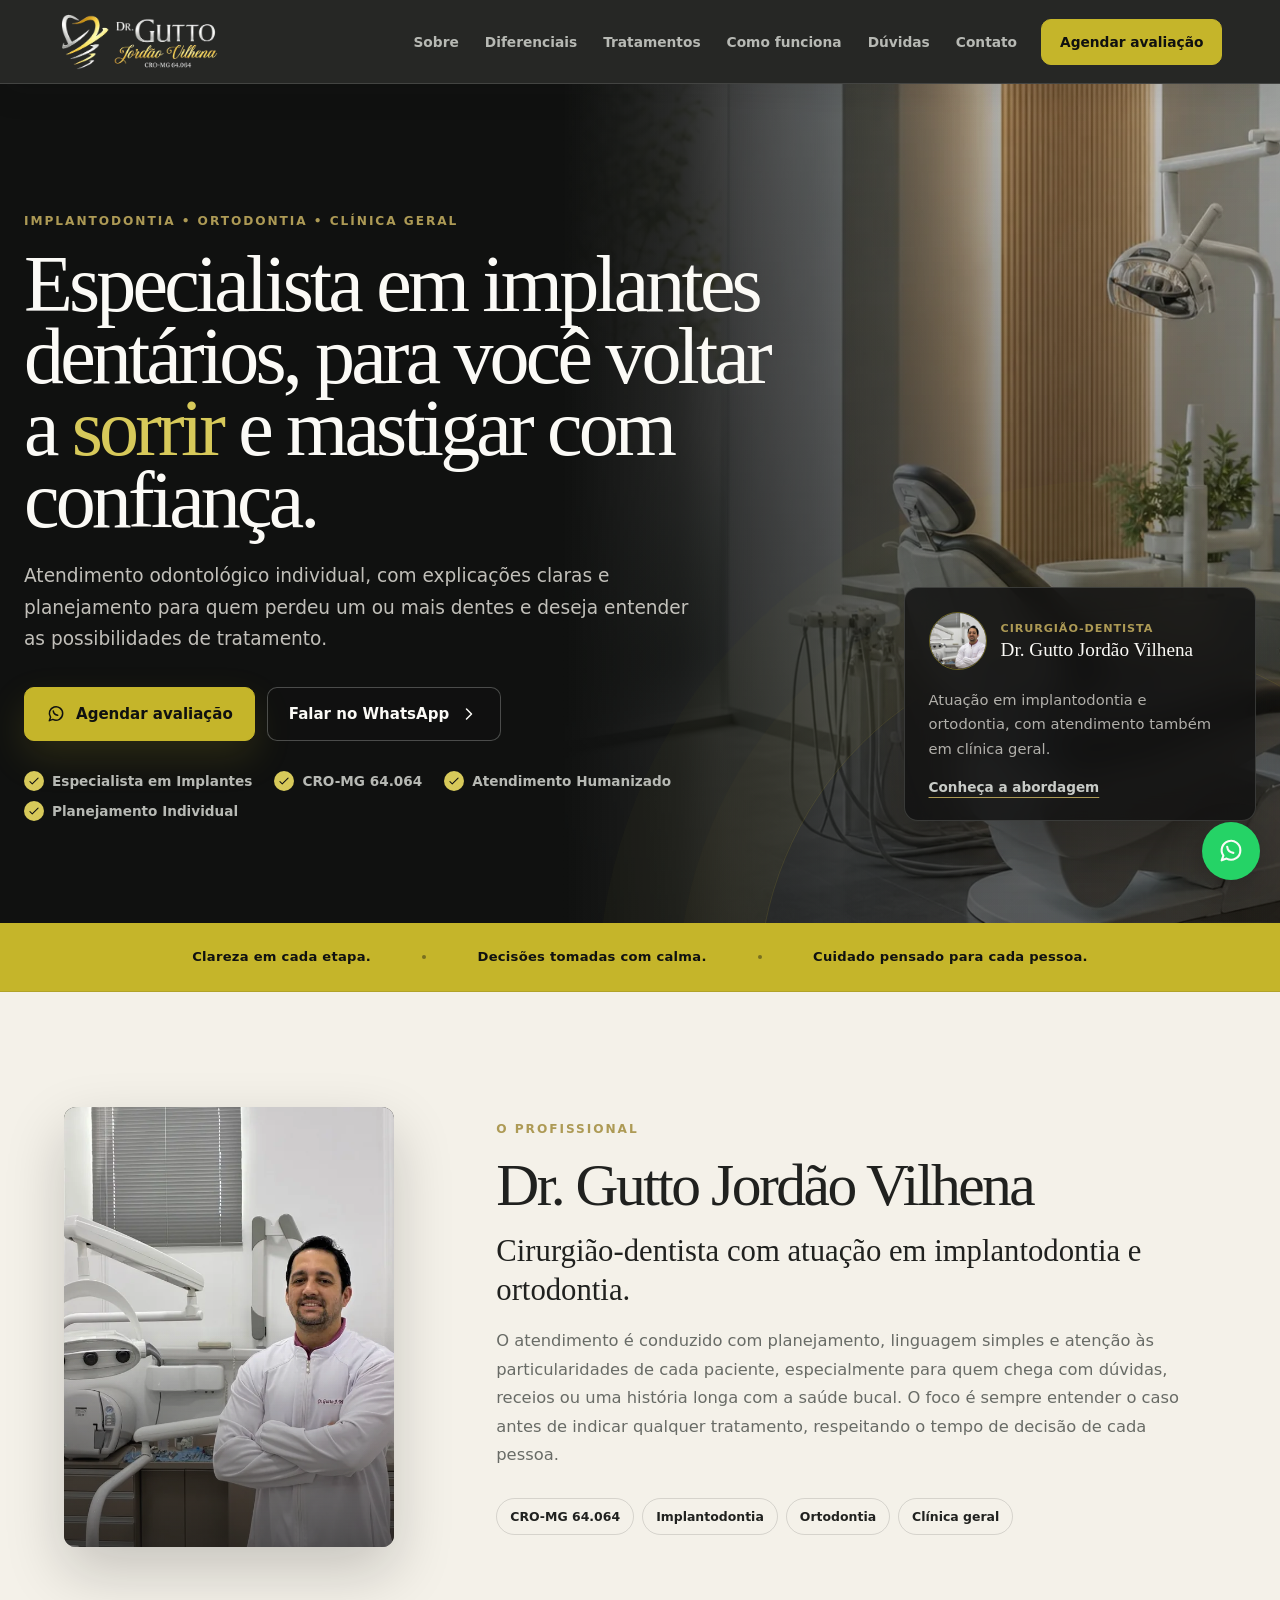
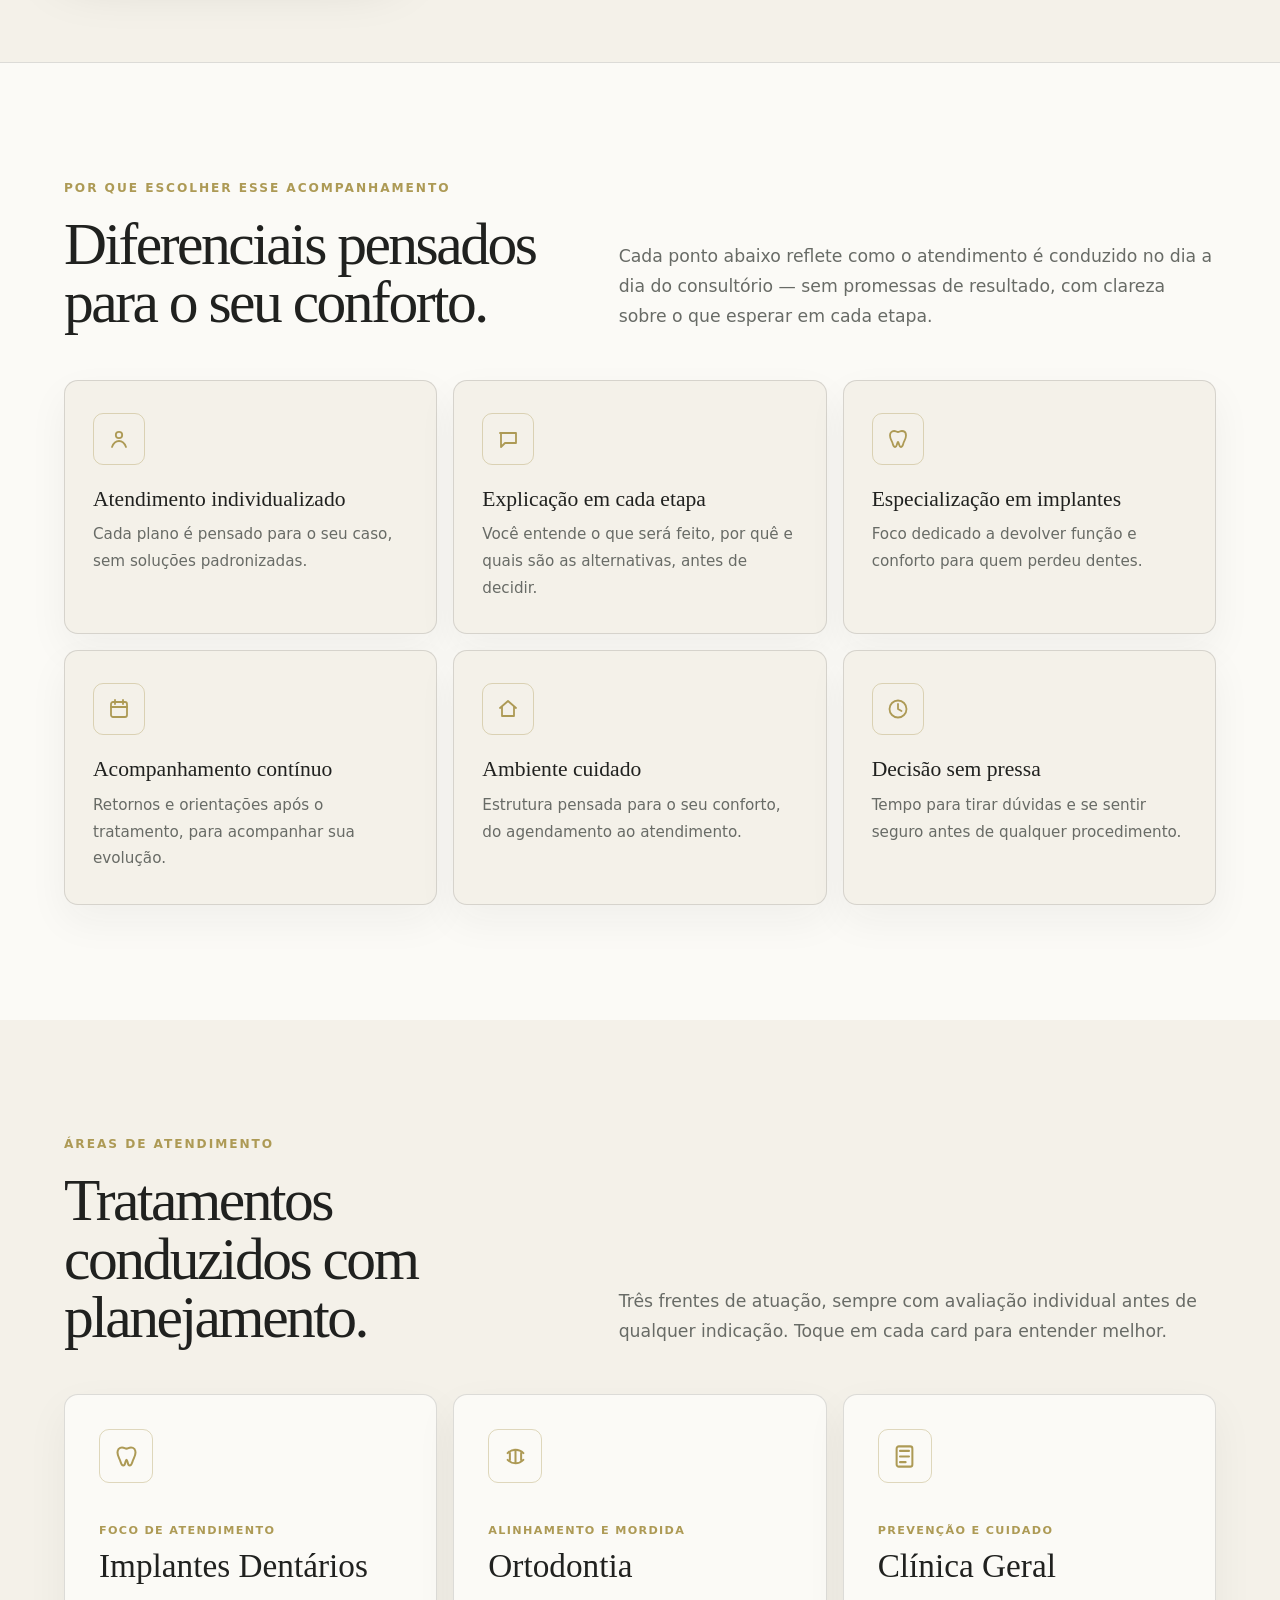
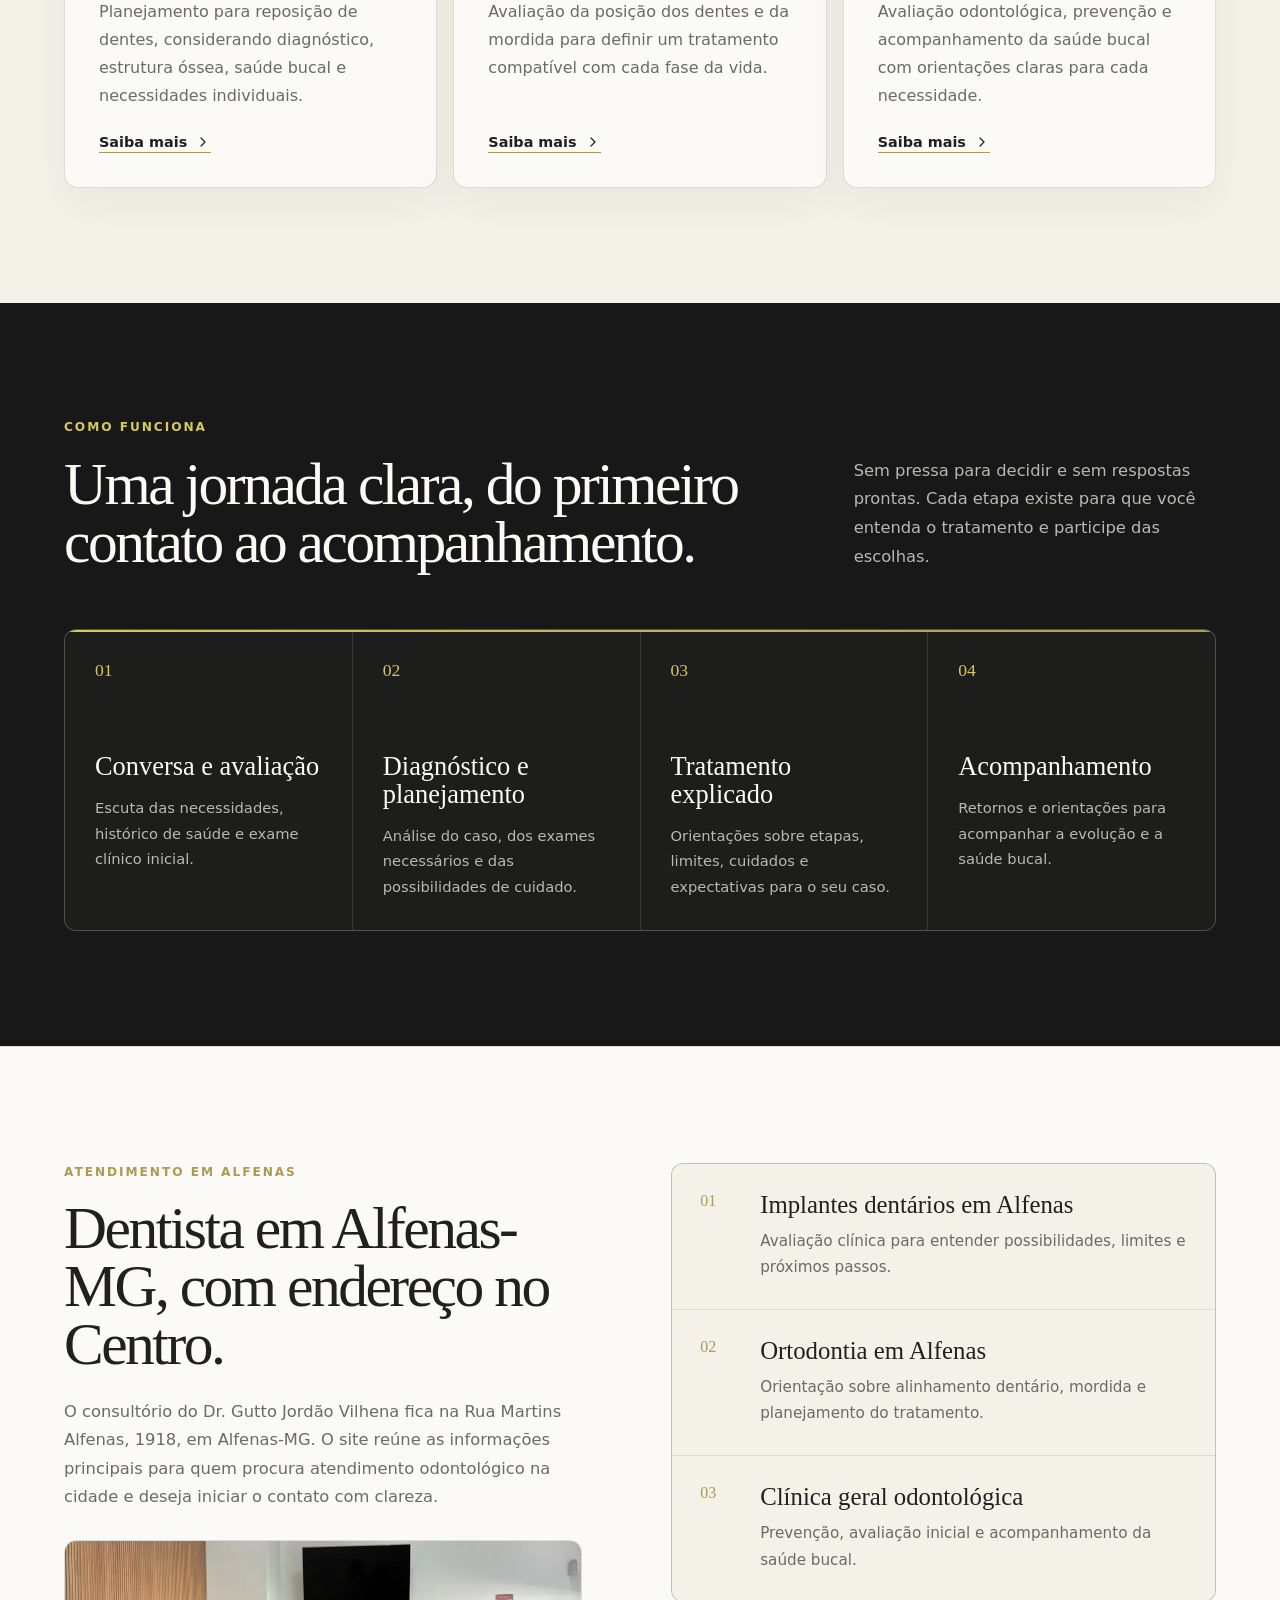
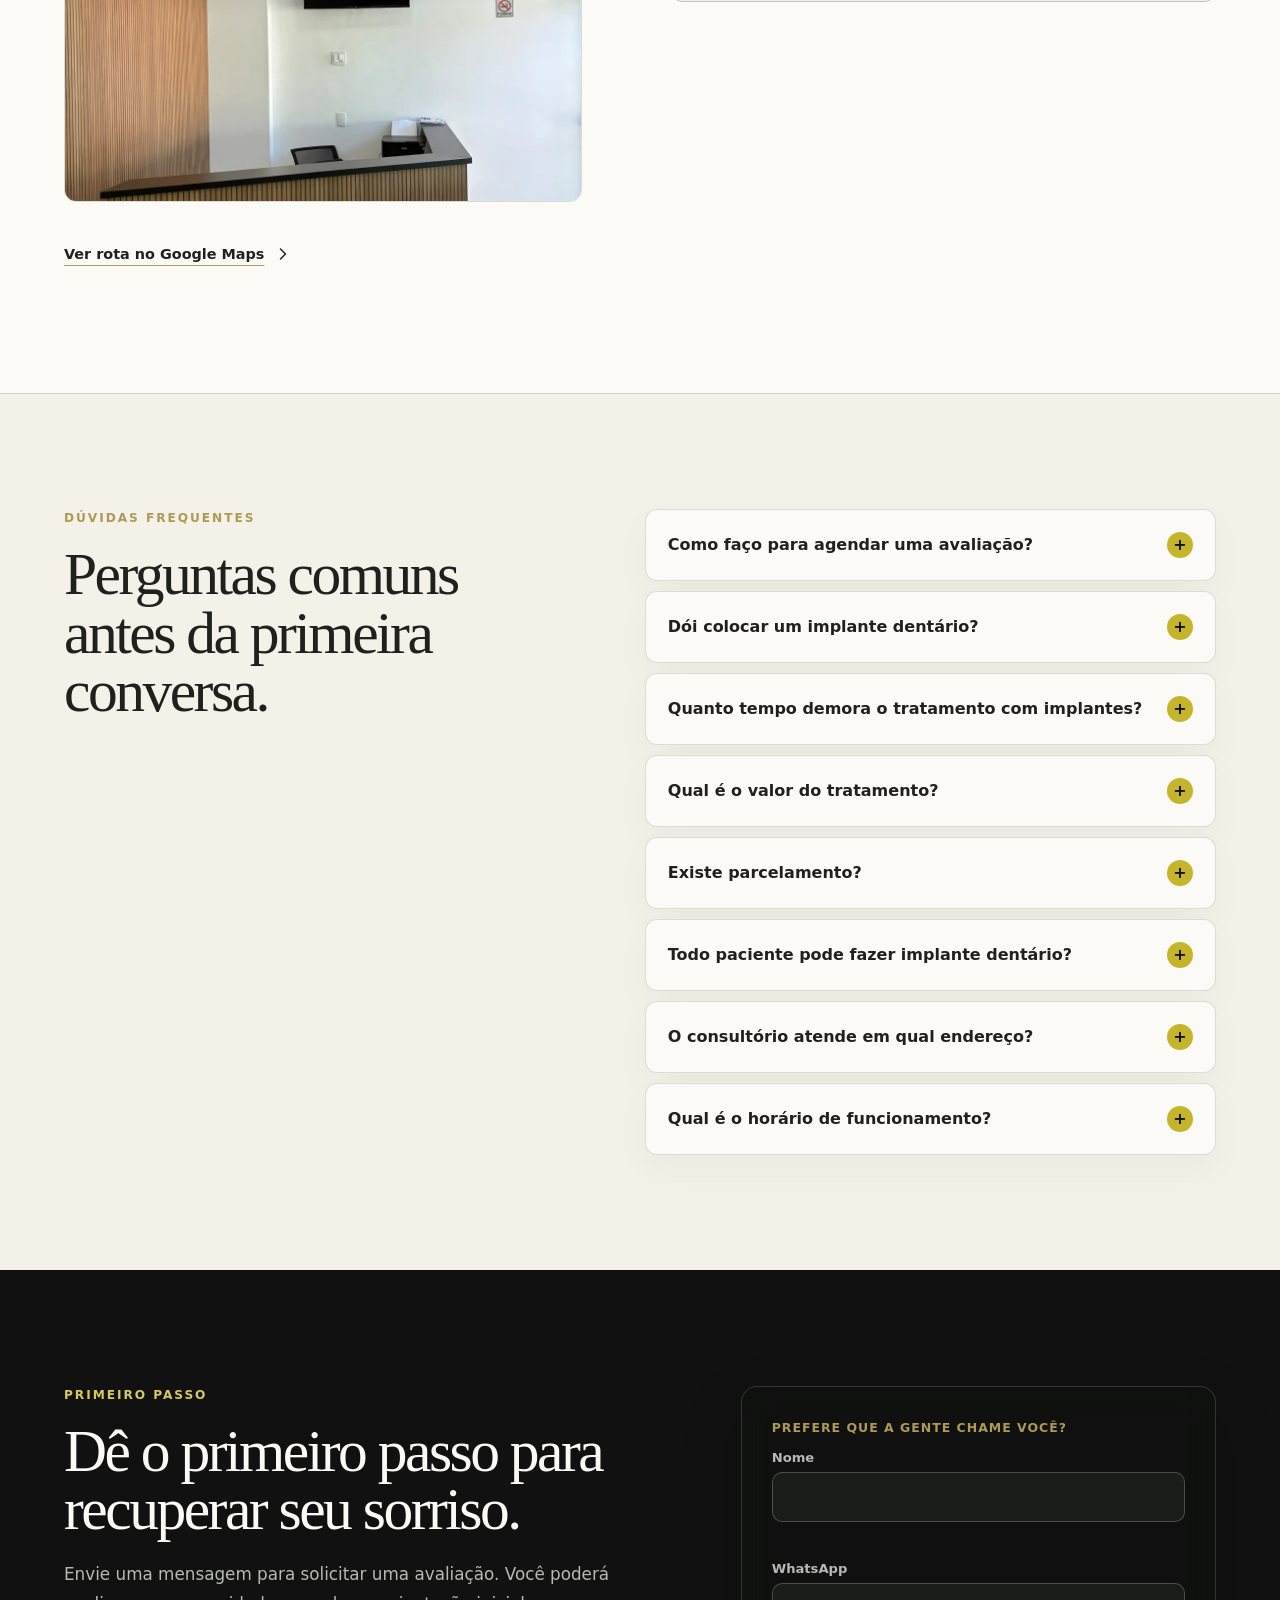
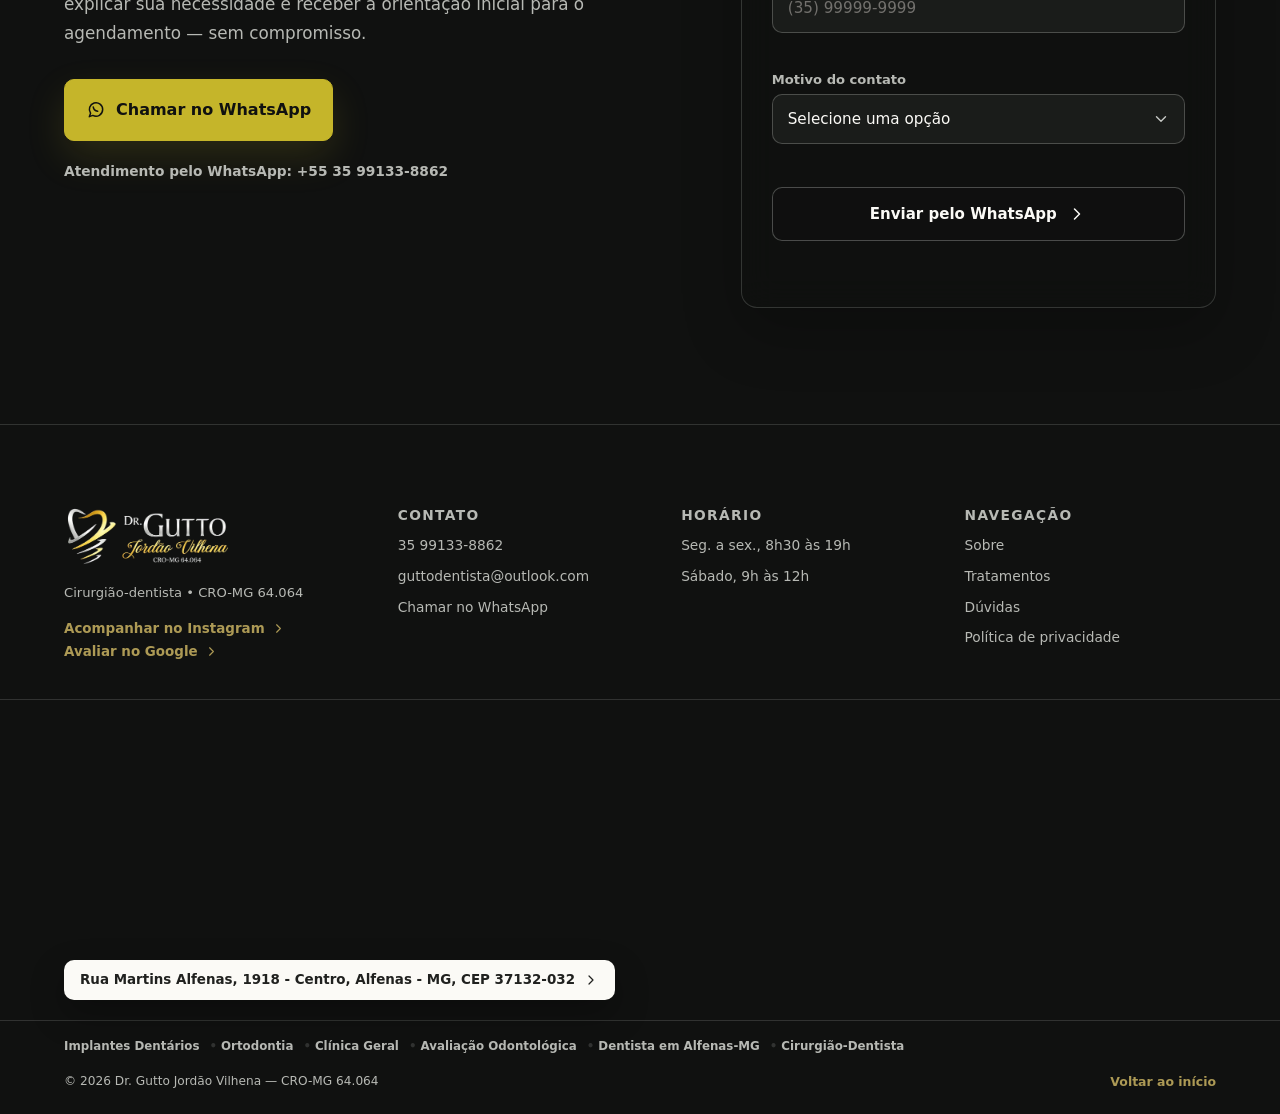
==== commit 031b8389: "Adiciona palavras-chave locais no rodape com balao de contexto no hover" ====
--- a/outputs/index.html
+++ b/outputs/index.html
@@ -897,6 +897,15 @@
         </a>
       </div>
 
+      <div class="footer-keywords" aria-label="Serviços e área de atendimento">
+        <span title="Implantes dentários em Alfenas-MG">Implantes Dentários</span>
+        <span title="Ortodontista em Alfenas-MG">Ortodontia</span>
+        <span title="Clínica odontológica em Alfenas-MG">Clínica Geral</span>
+        <span title="Avaliação odontológica em Alfenas-MG">Avaliação Odontológica</span>
+        <span title="Dentista no Centro de Alfenas-MG">Dentista em Alfenas-MG</span>
+        <span title="Cirurgião-dentista CRO-MG 64.064">Cirurgião-Dentista</span>
+      </div>
+
       <div class="footer-bottom">
         <p>© 2026 Dr. Gutto Jordão Vilhena — CRO-MG 64.064</p>
         <a href="#inicio">Voltar ao início</a>
--- a/outputs/styles.css
+++ b/outputs/styles.css
@@ -1443,13 +1443,33 @@
   height: 16px;
 }
 
+.footer-keywords {
+  display: flex;
+  flex-wrap: wrap;
+  gap: 8px 4px;
+  padding: 18px clamp(20px, 5vw, 72px) 0;
+}
+
+.footer-keywords span {
+  color: var(--muted-dark);
+  font-size: 0.74rem;
+  font-weight: 620;
+  cursor: default;
+}
+
+.footer-keywords span:not(:last-child)::after {
+  content: "•";
+  margin-left: 10px;
+  color: var(--line-dark);
+}
+
 .footer-bottom {
   display: flex;
   flex-wrap: wrap;
   align-items: center;
   justify-content: space-between;
   gap: 12px;
-  padding: 22px clamp(20px, 5vw, 72px);
+  padding: 18px clamp(20px, 5vw, 72px) 22px;
 }
 
 .footer-bottom p {
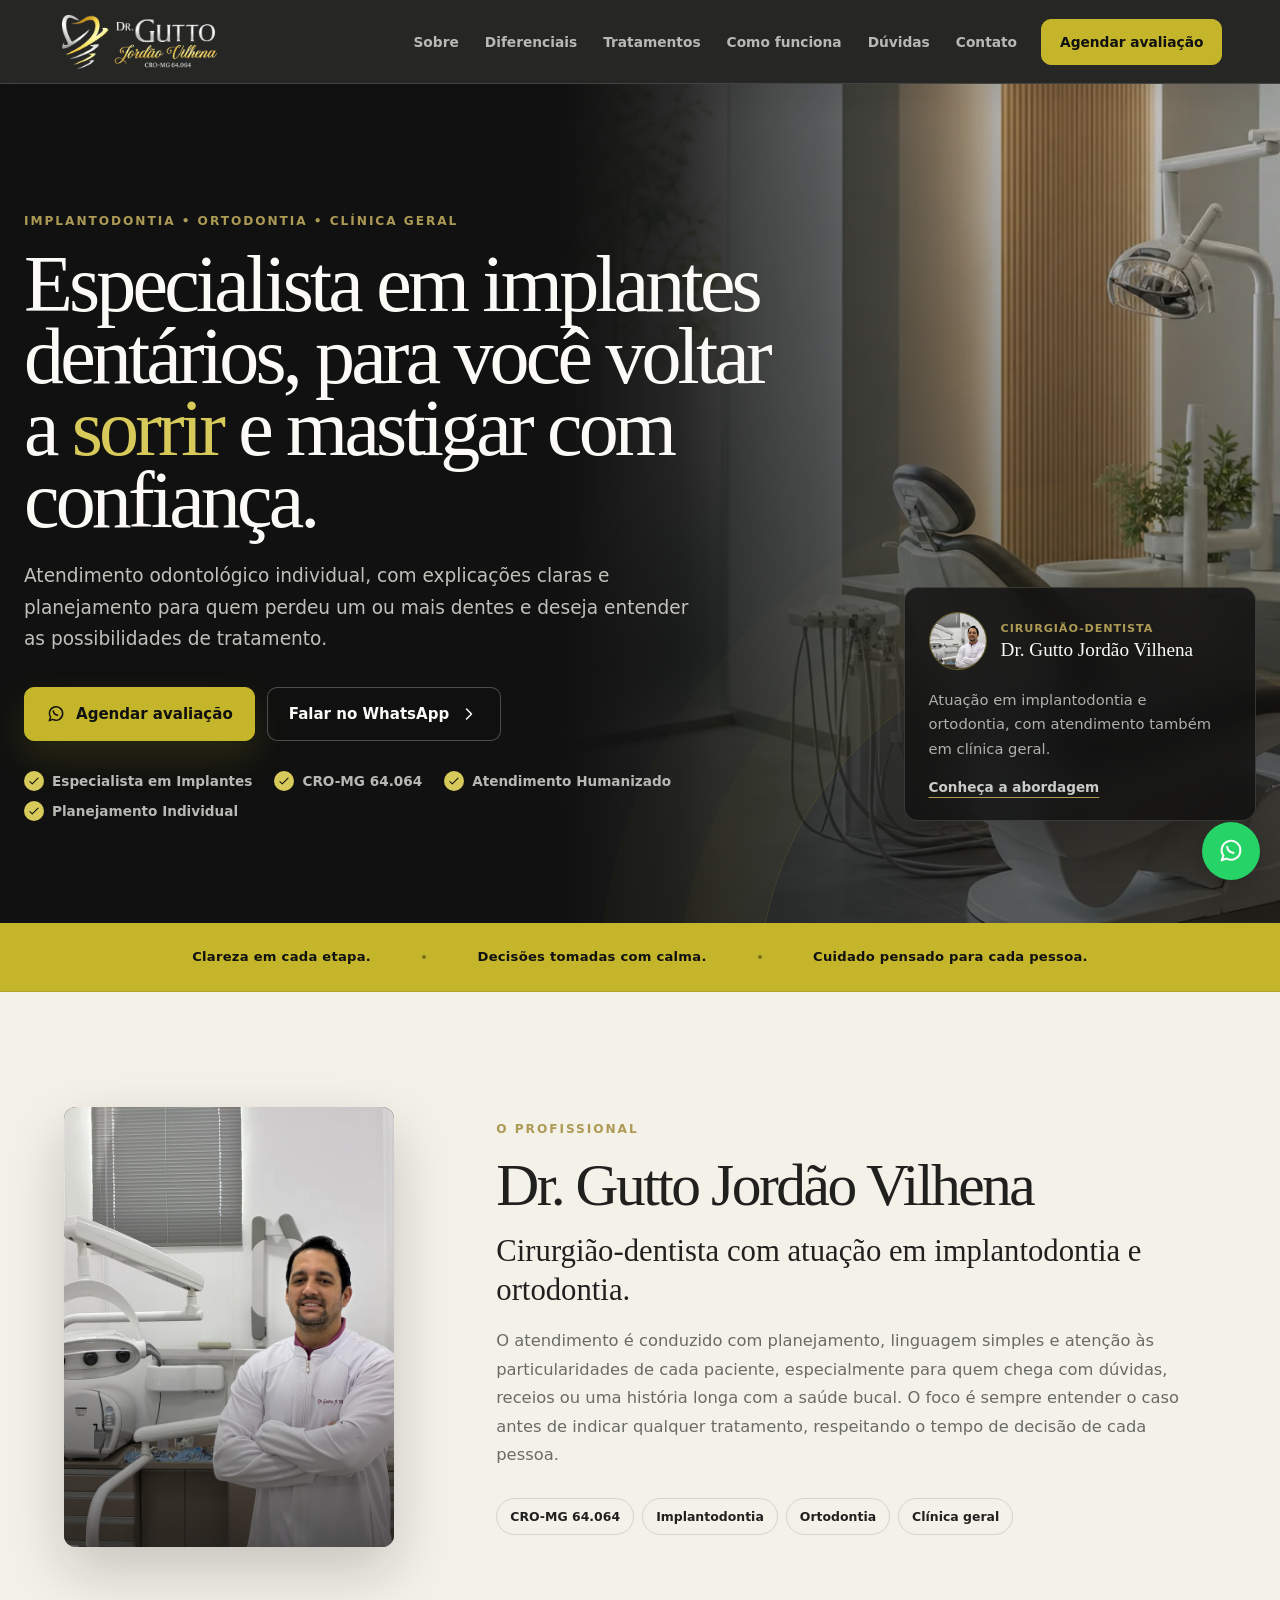
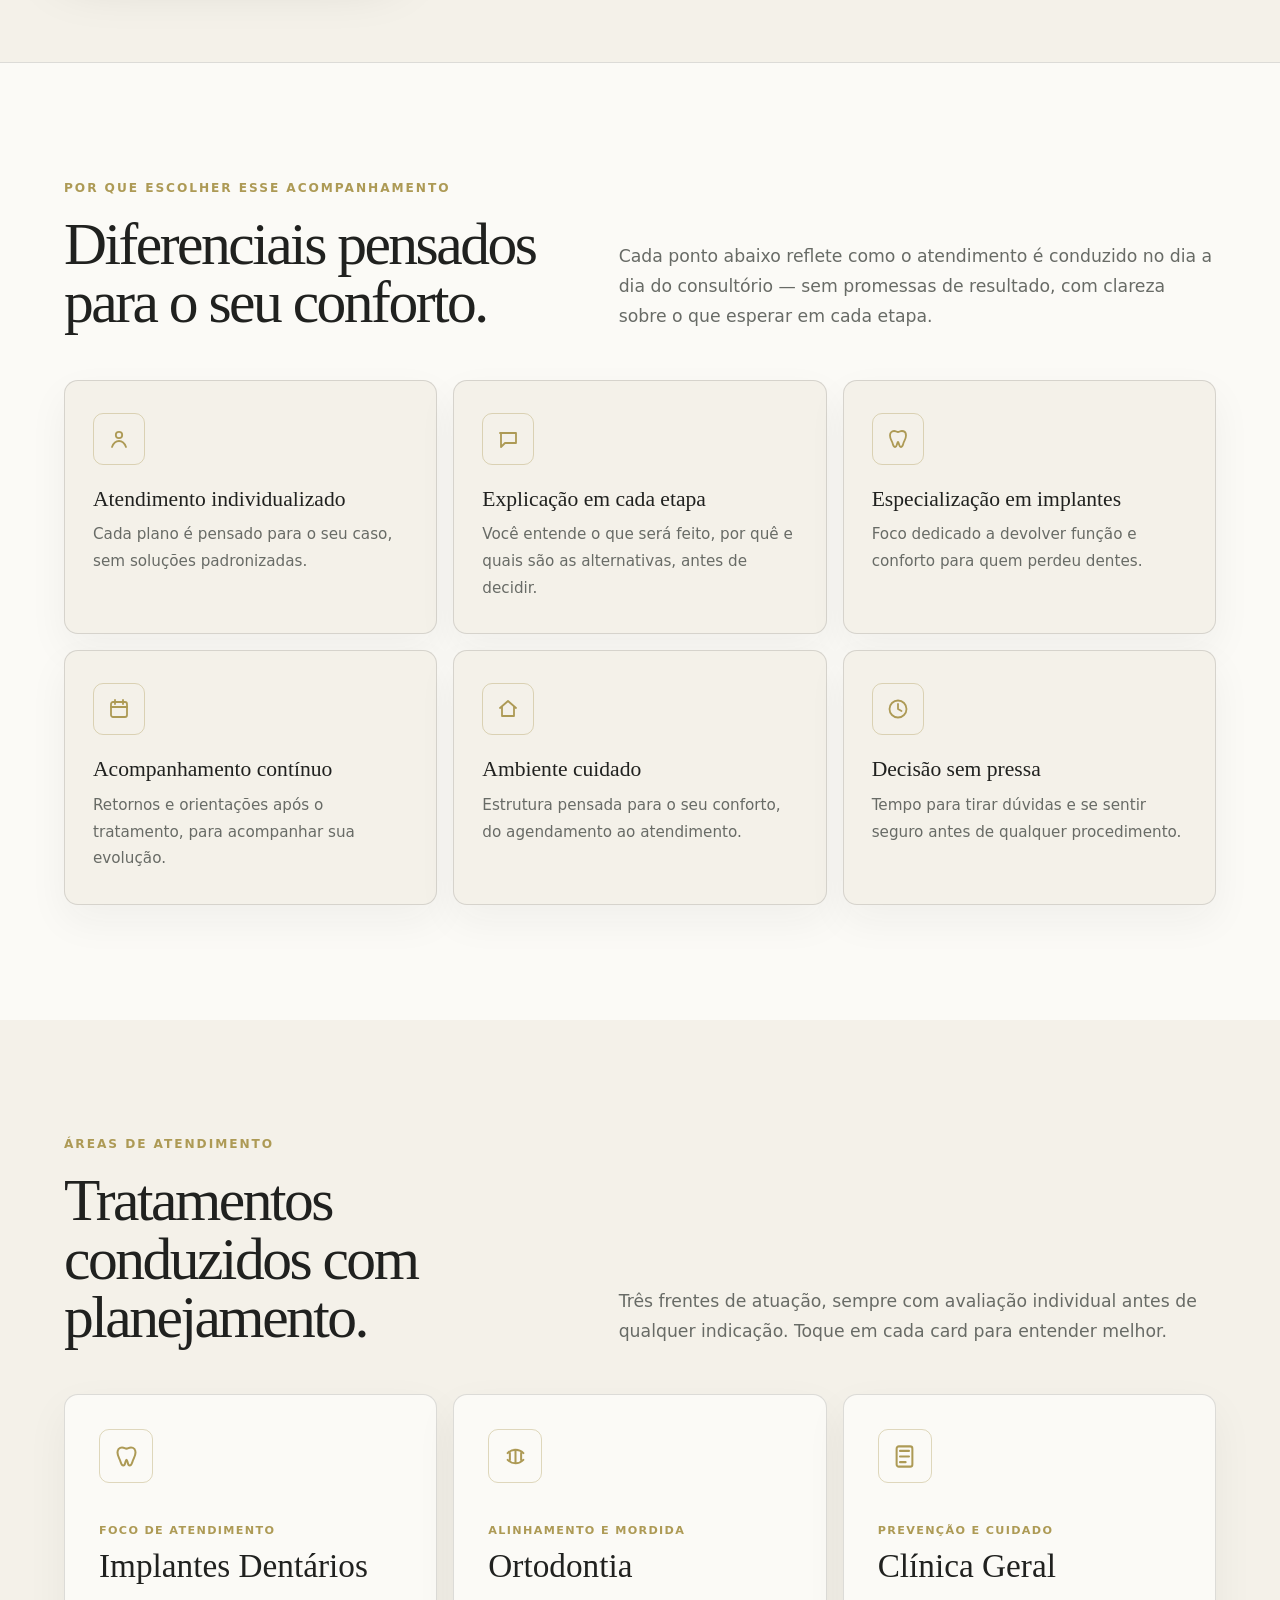
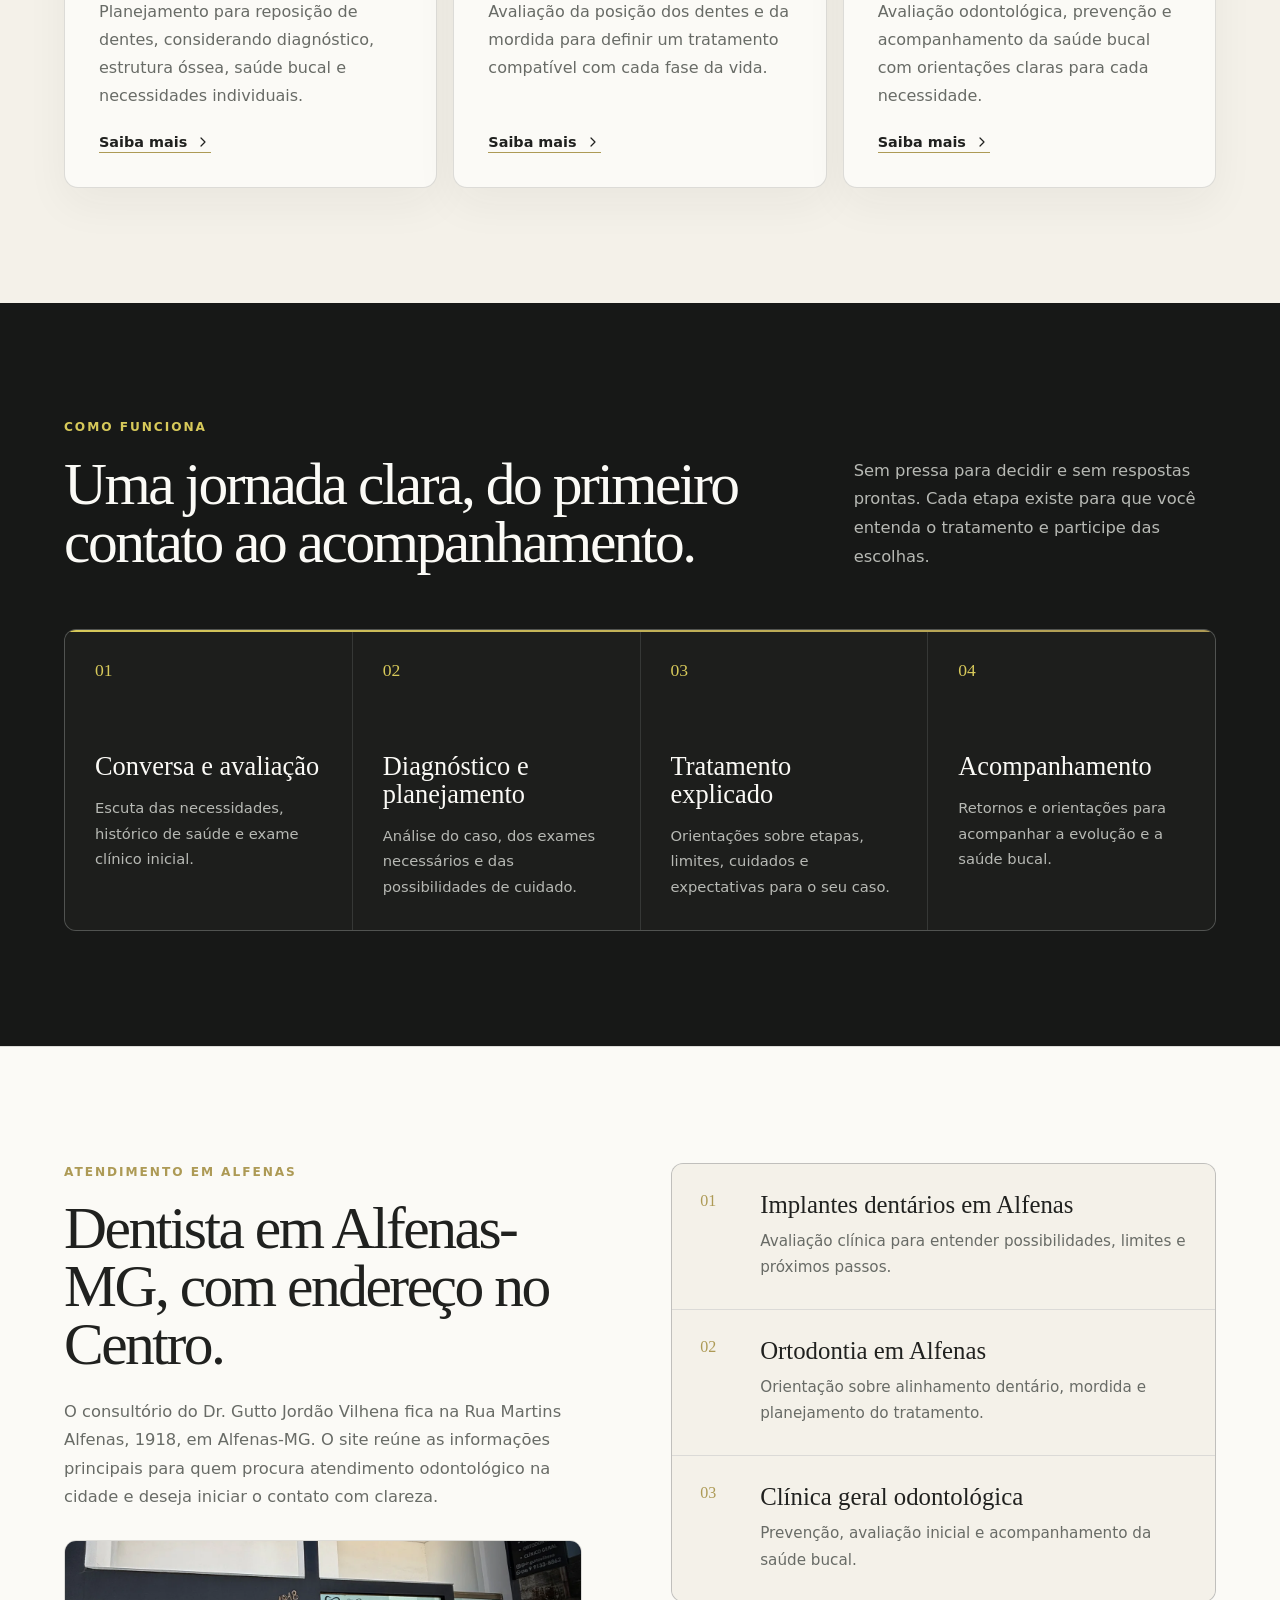
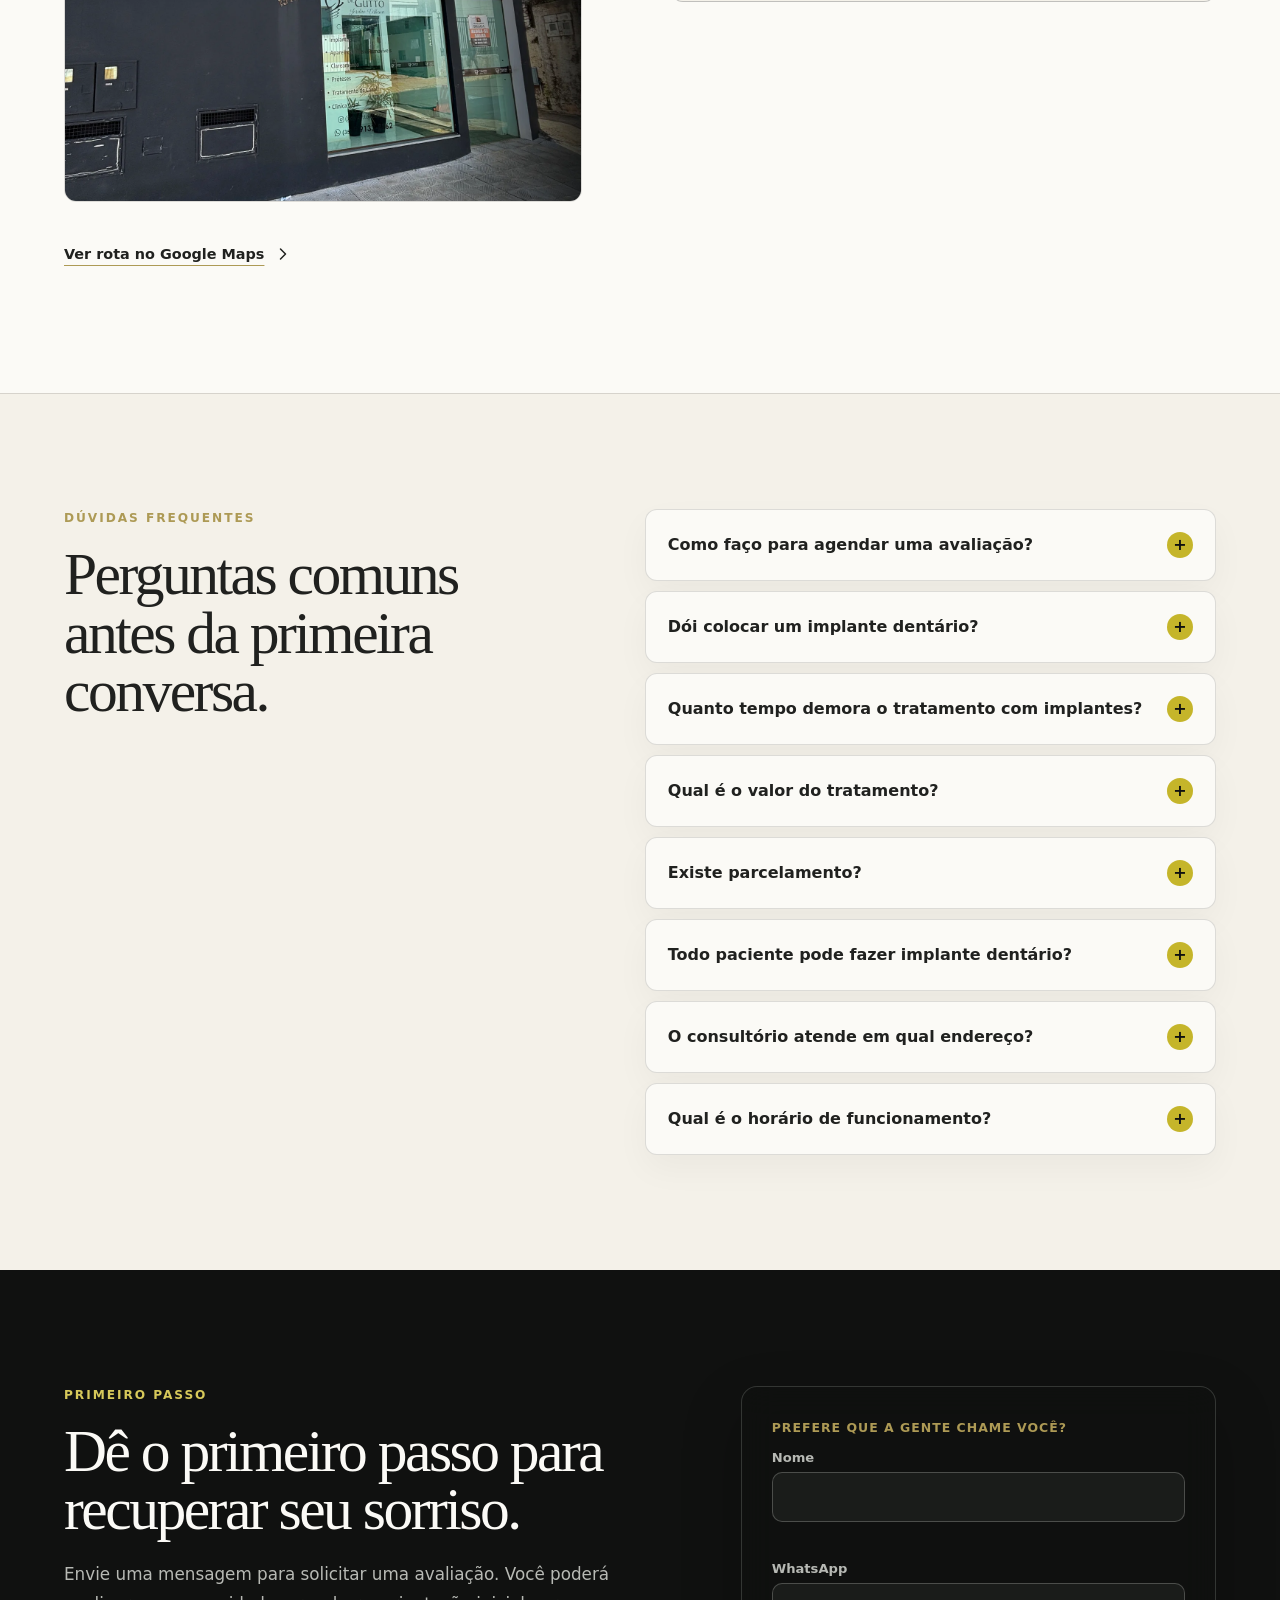
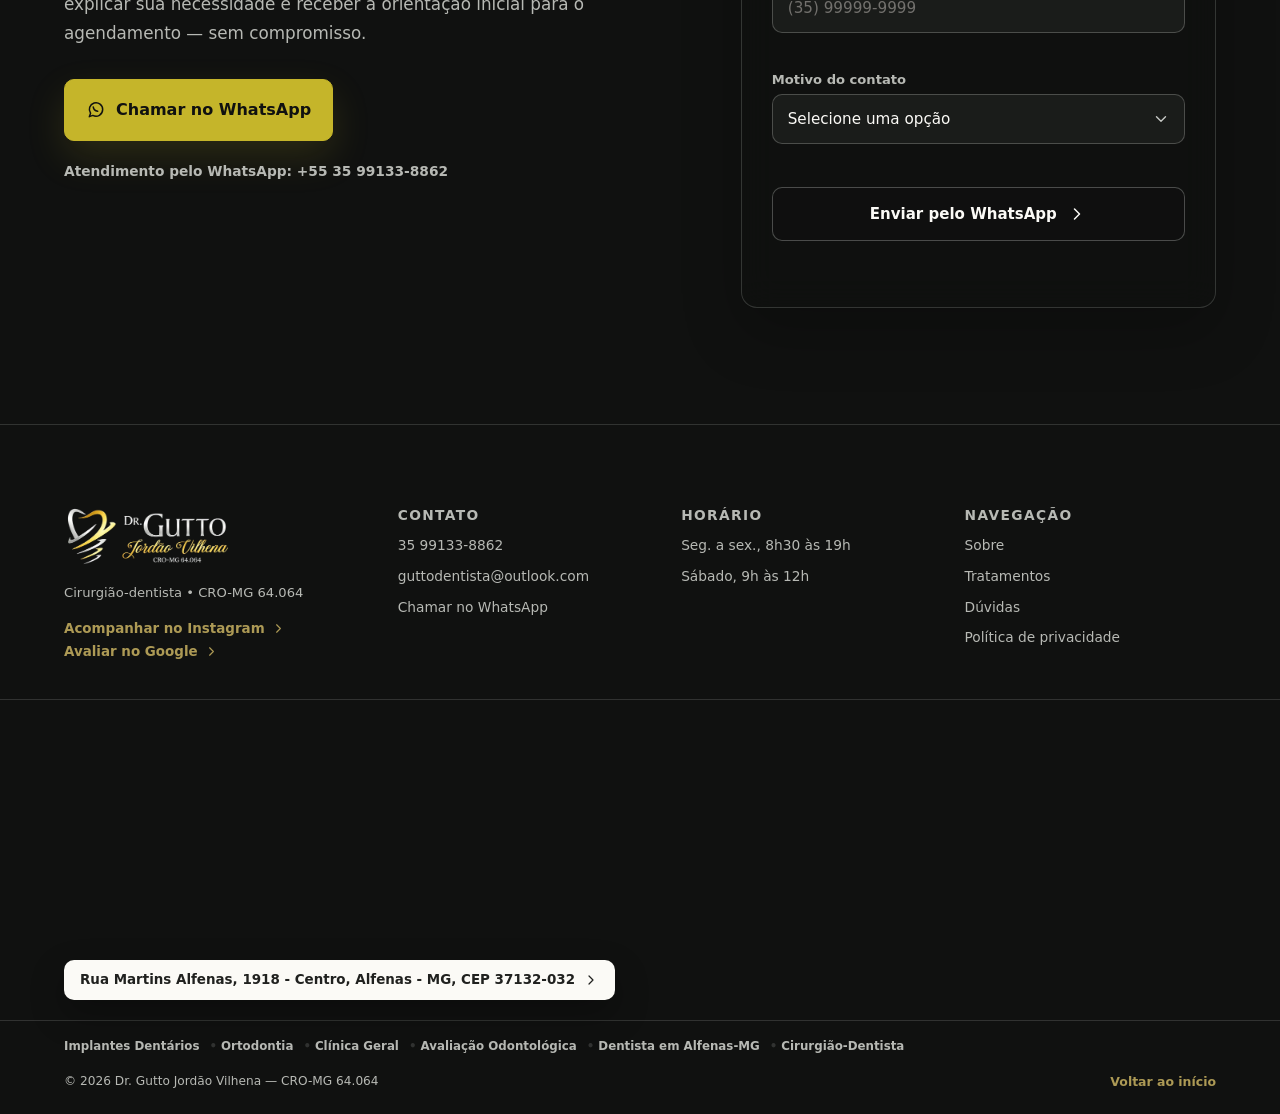
==== commit 48a4ec95: "Usa fotos reais do Dr. Gutto e da fachada do consultorio Troca o retrato de banco de imagens pela fo" ====
--- a/outputs/index.html
+++ b/outputs/index.html
@@ -652,7 +652,7 @@
             <div class="local-photo">
               <picture>
                 <source srcset="assets/dr-gutto-recepcao.webp" type="image/webp" />
-                <img src="assets/dr-gutto-recepcao.jpg" alt="Recepção do consultório do Dr. Gutto Jordão Vilhena em Alfenas-MG" loading="lazy" width="1050" height="700" />
+                <img src="assets/dr-gutto-recepcao.jpg" alt="Fachada do consultório do Dr. Gutto Jordão Vilhena em Alfenas-MG" loading="lazy" width="1400" height="840" />
               </picture>
             </div>
             <a
--- a/outputs/styles.css
+++ b/outputs/styles.css
@@ -1800,7 +1800,8 @@
   }
 
   .hero h1 {
-    font-size: clamp(3.1rem, 15vw, 4.8rem);
+    font-size: clamp(2.75rem, 9vw, 3.75rem);
+    line-height: 1.08;
   }
 
   .hero-copy {
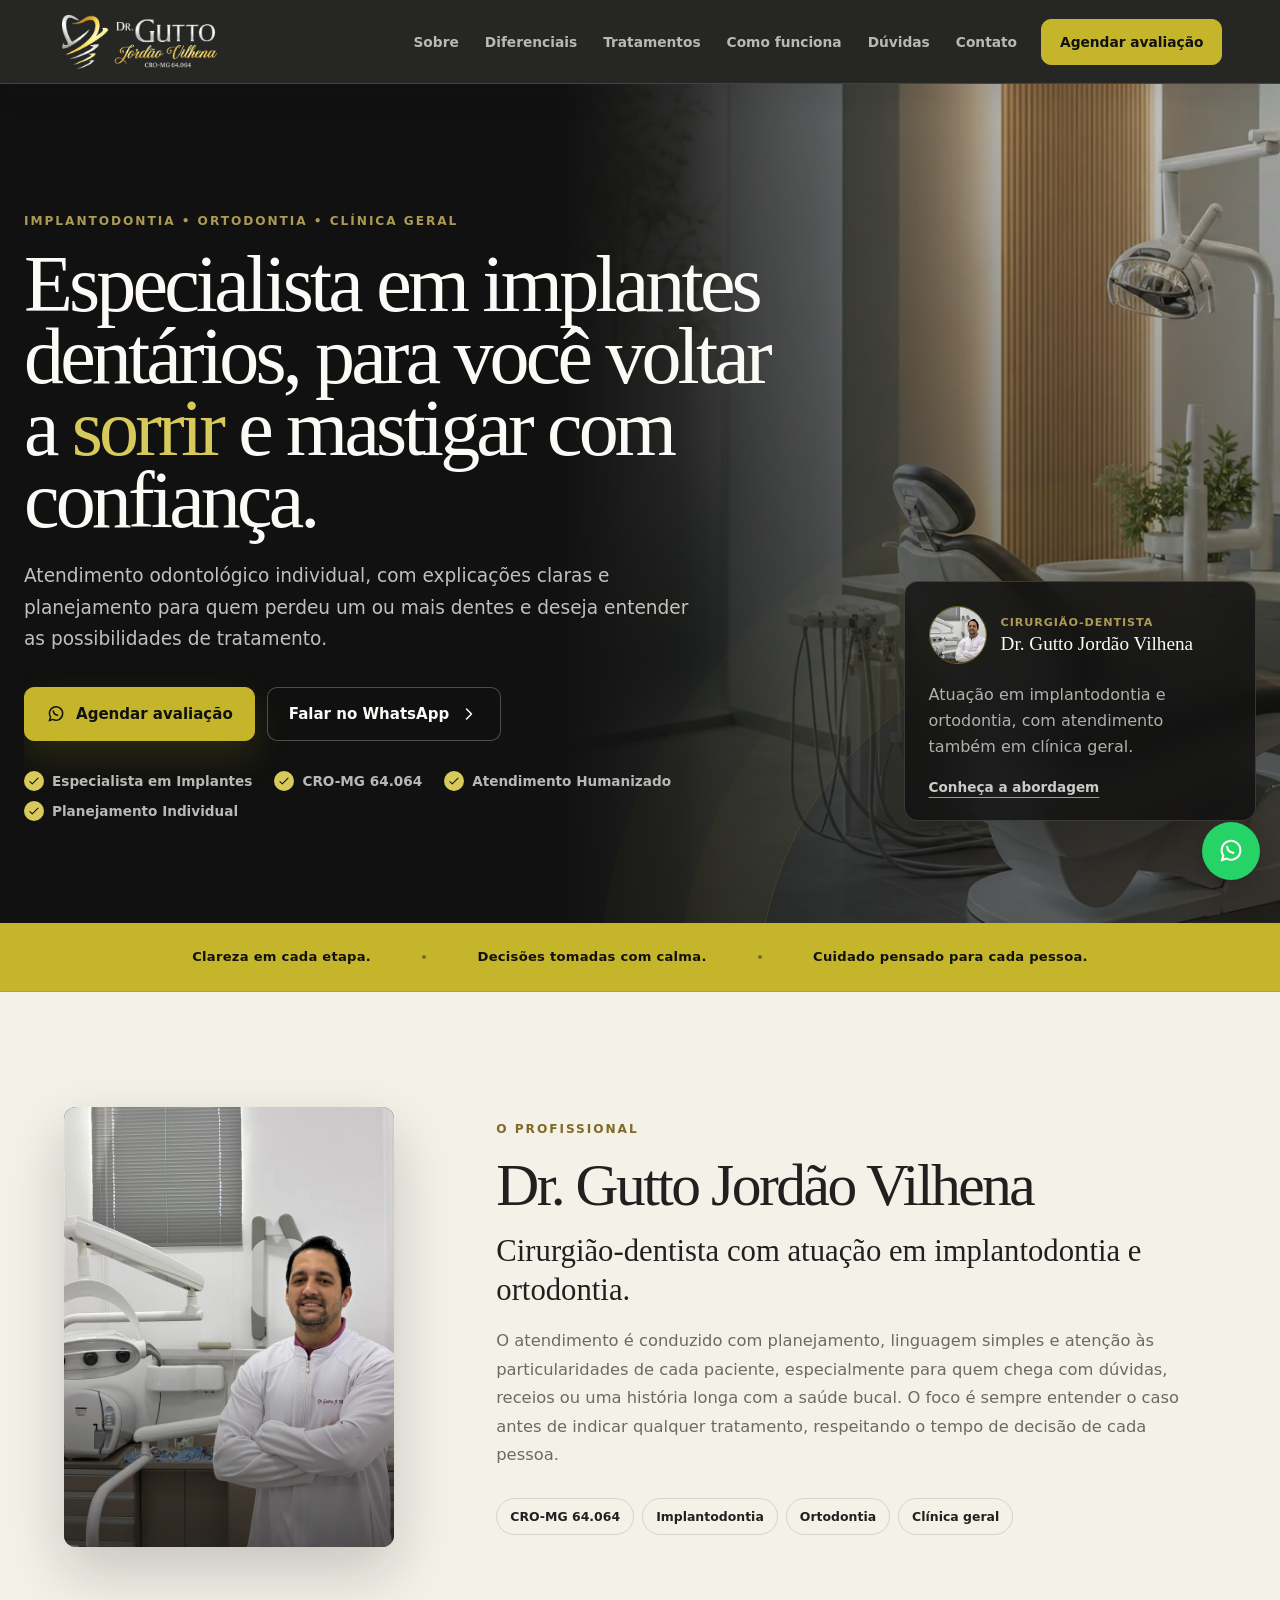
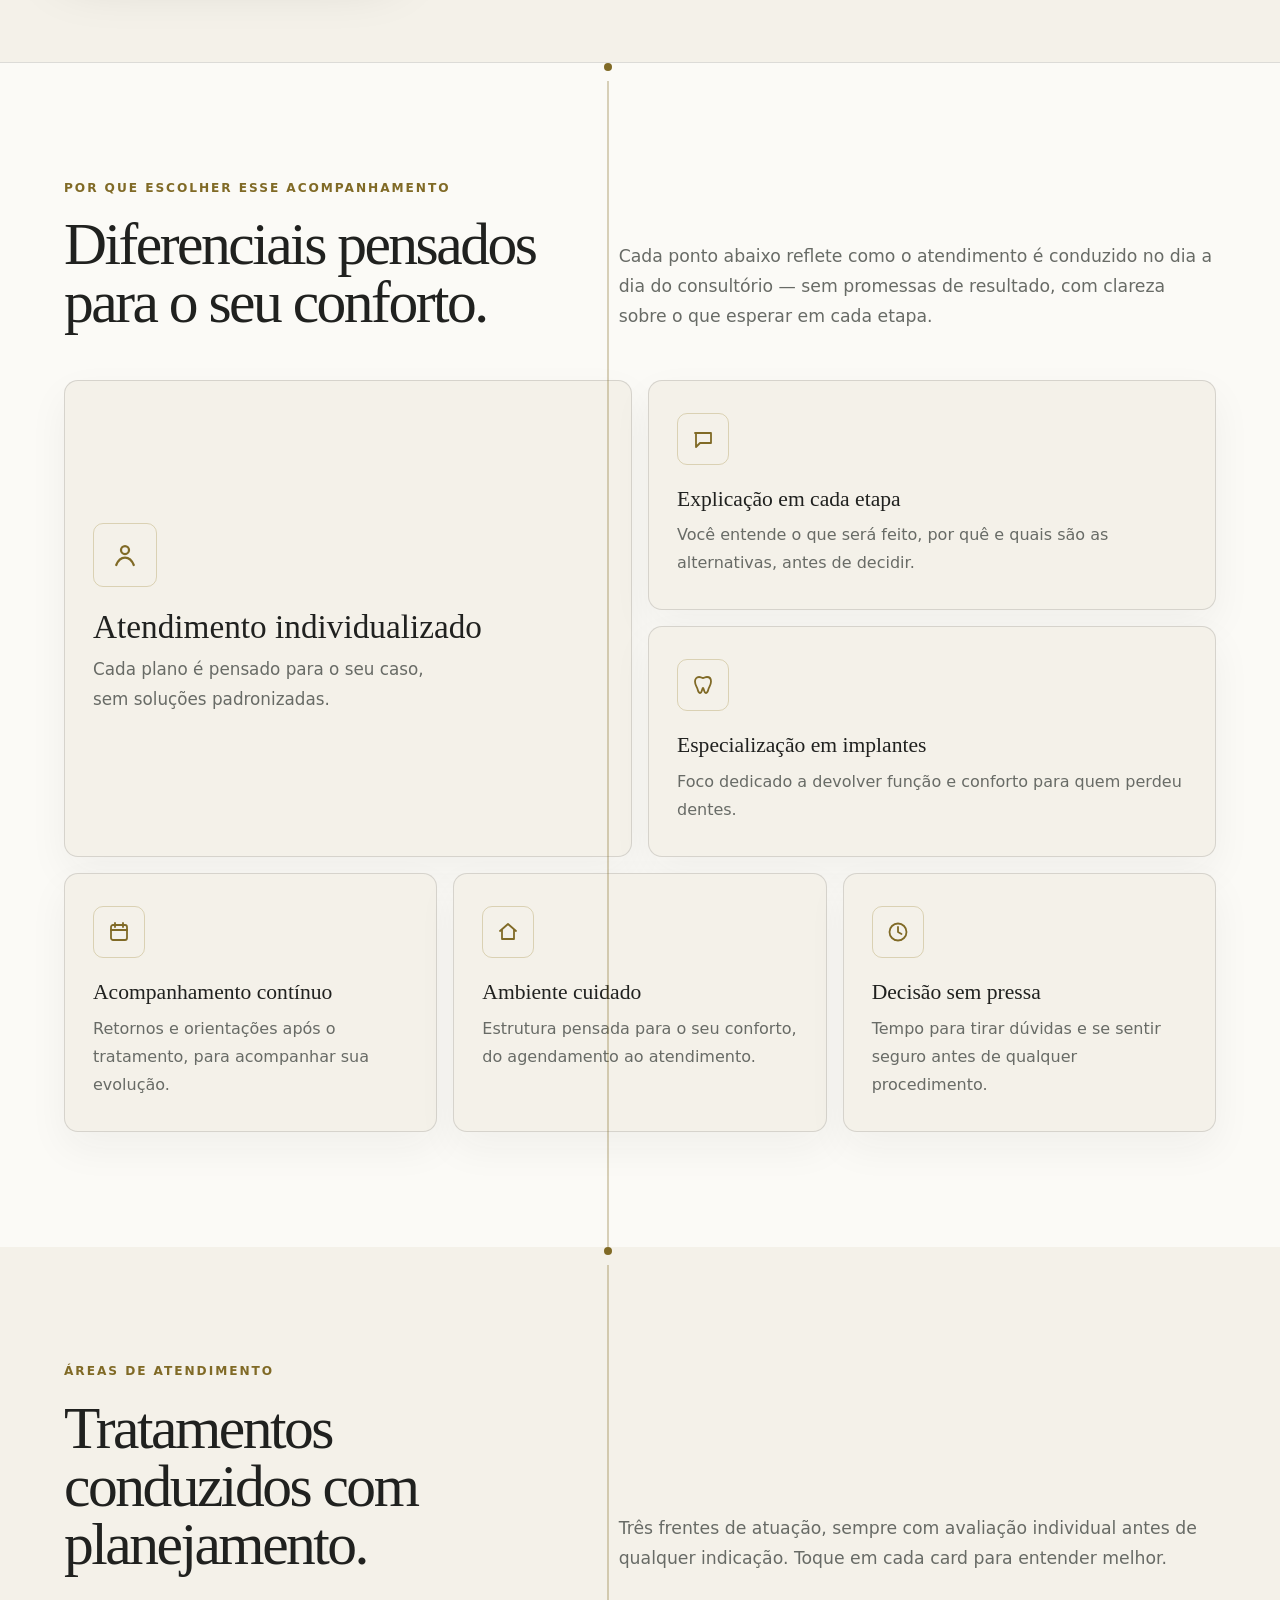
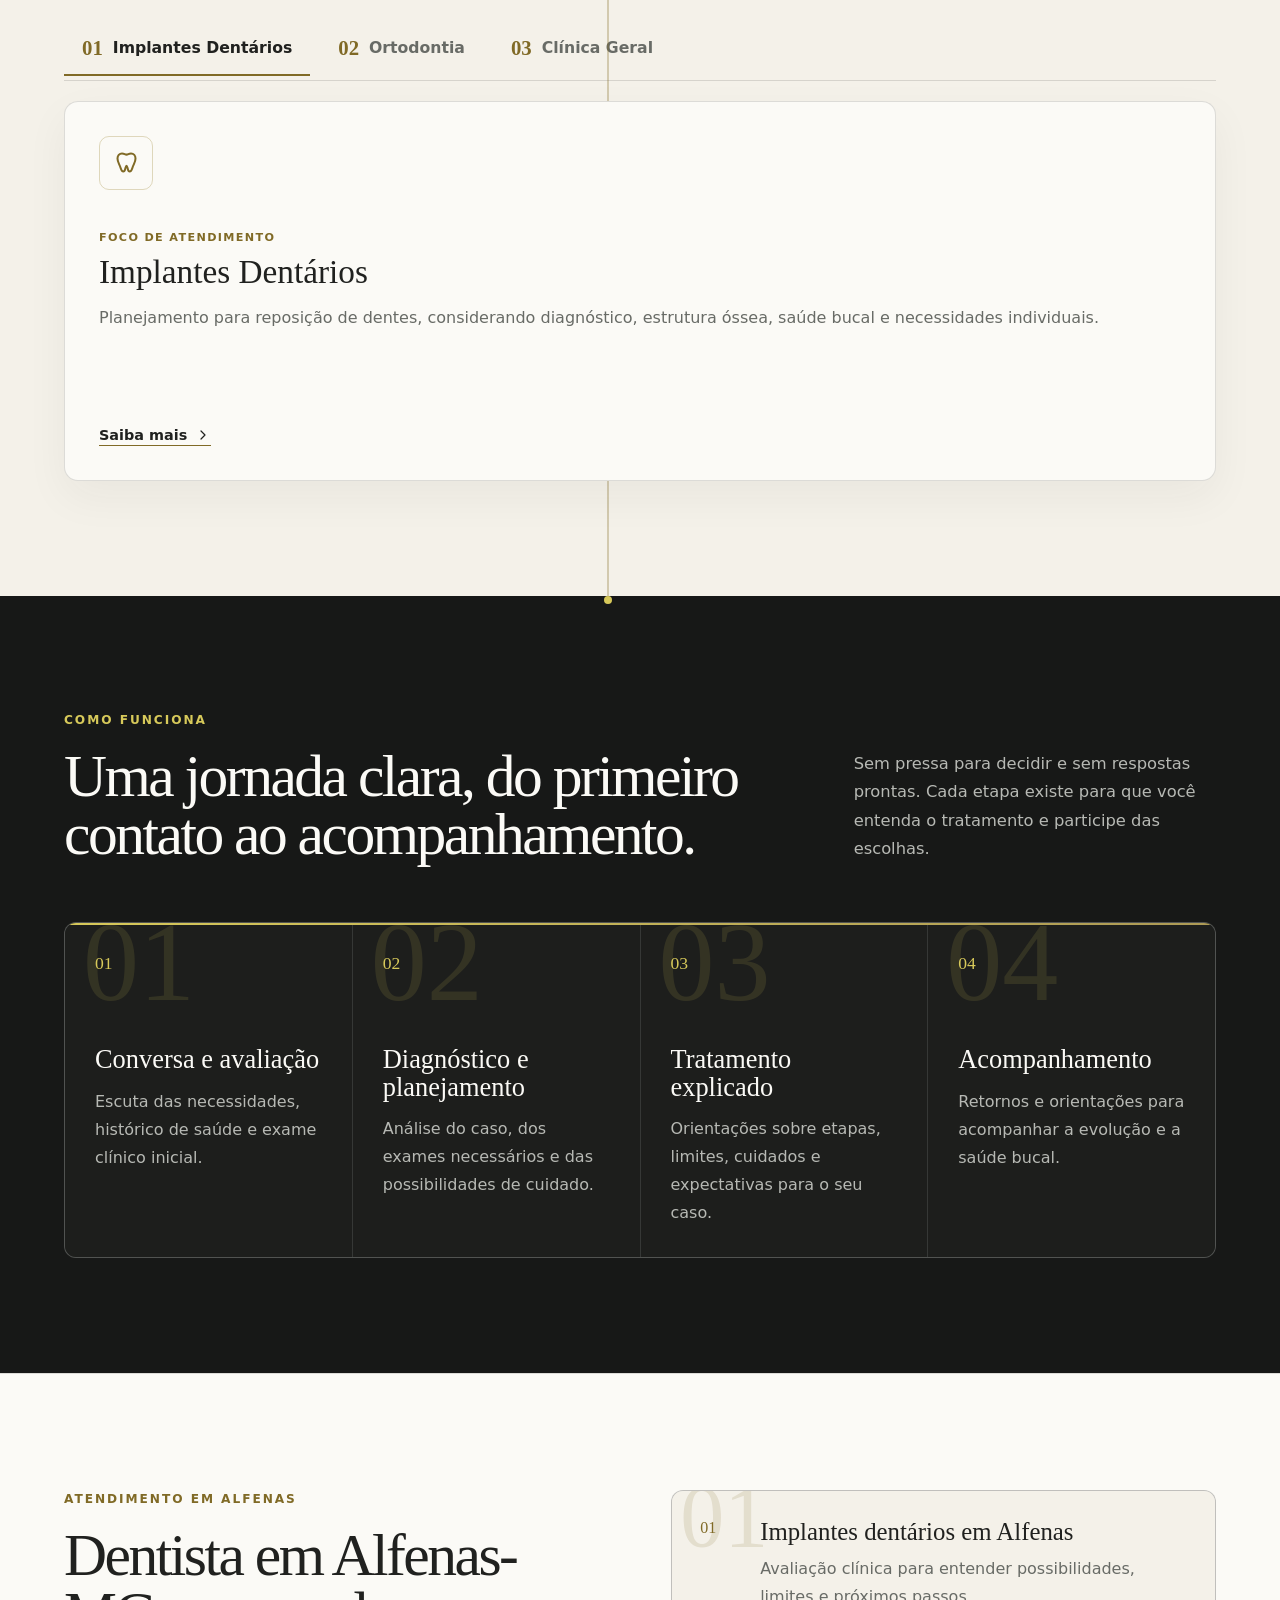
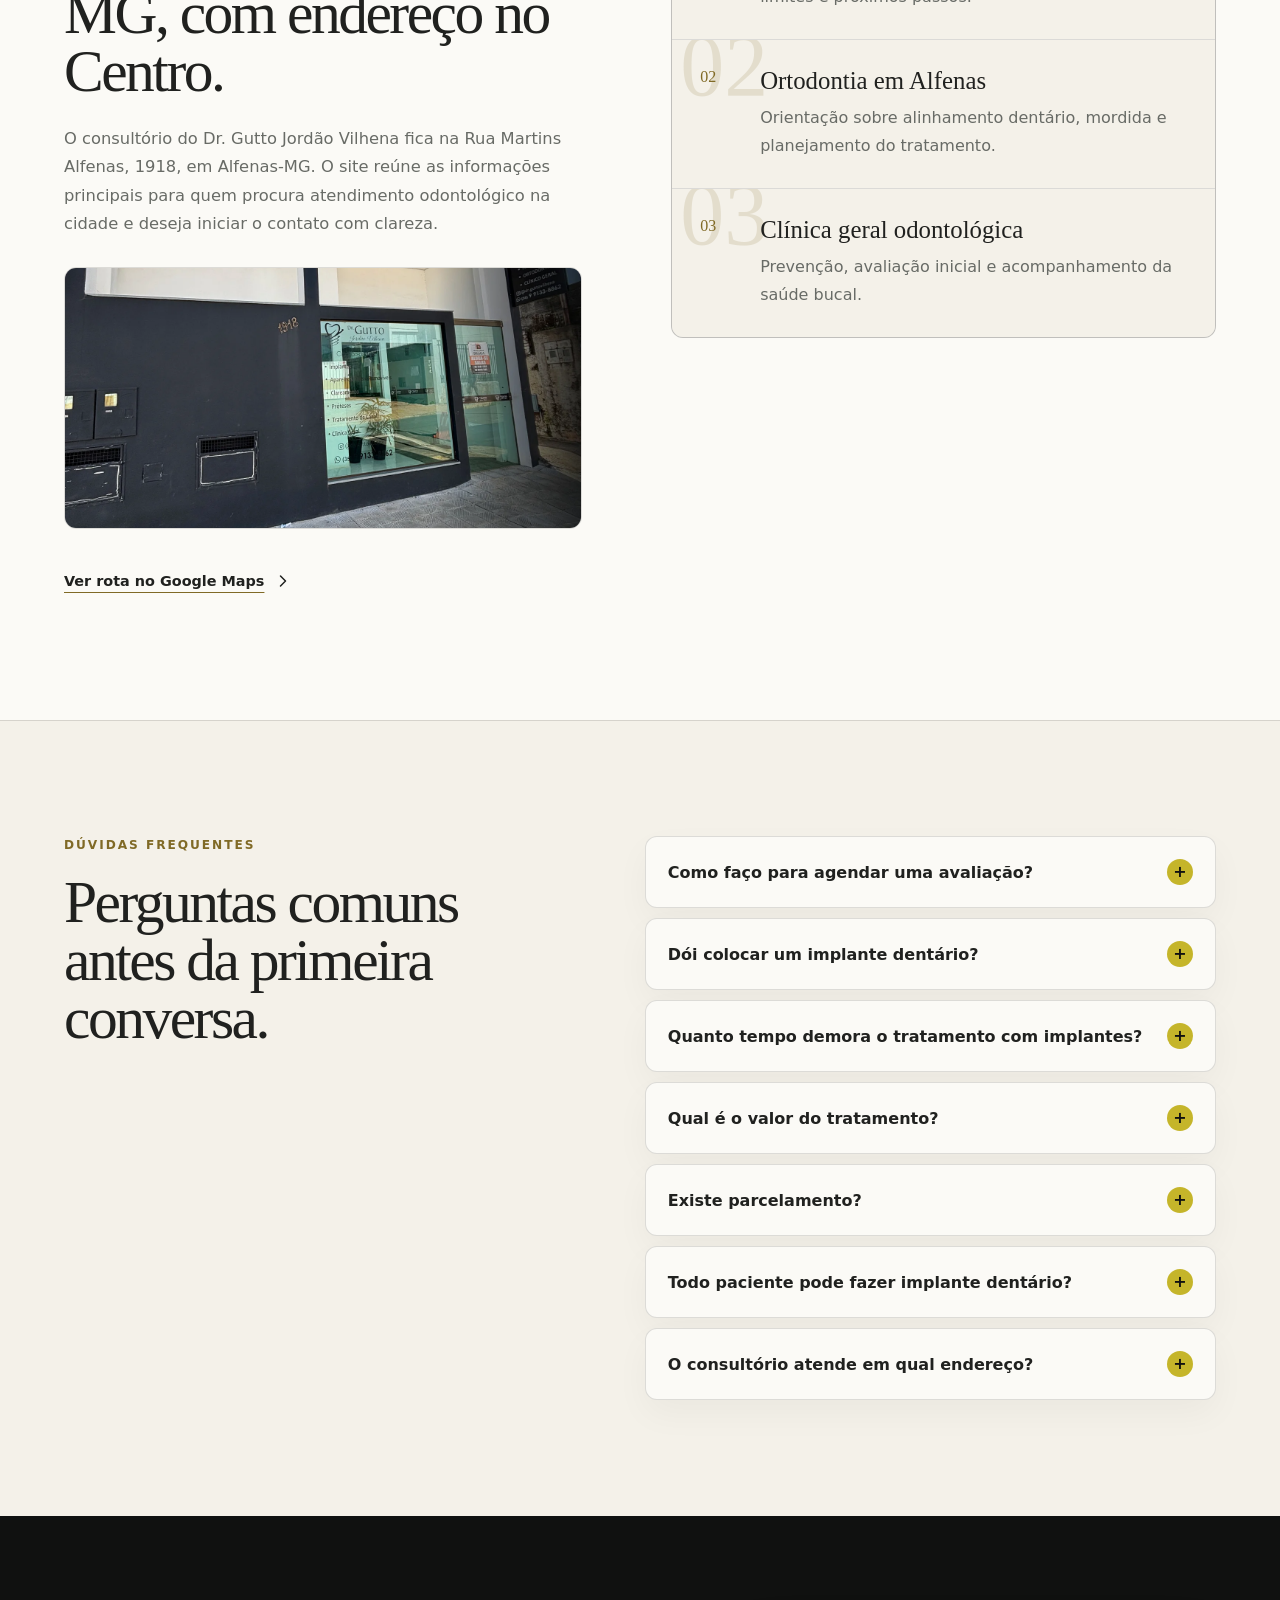
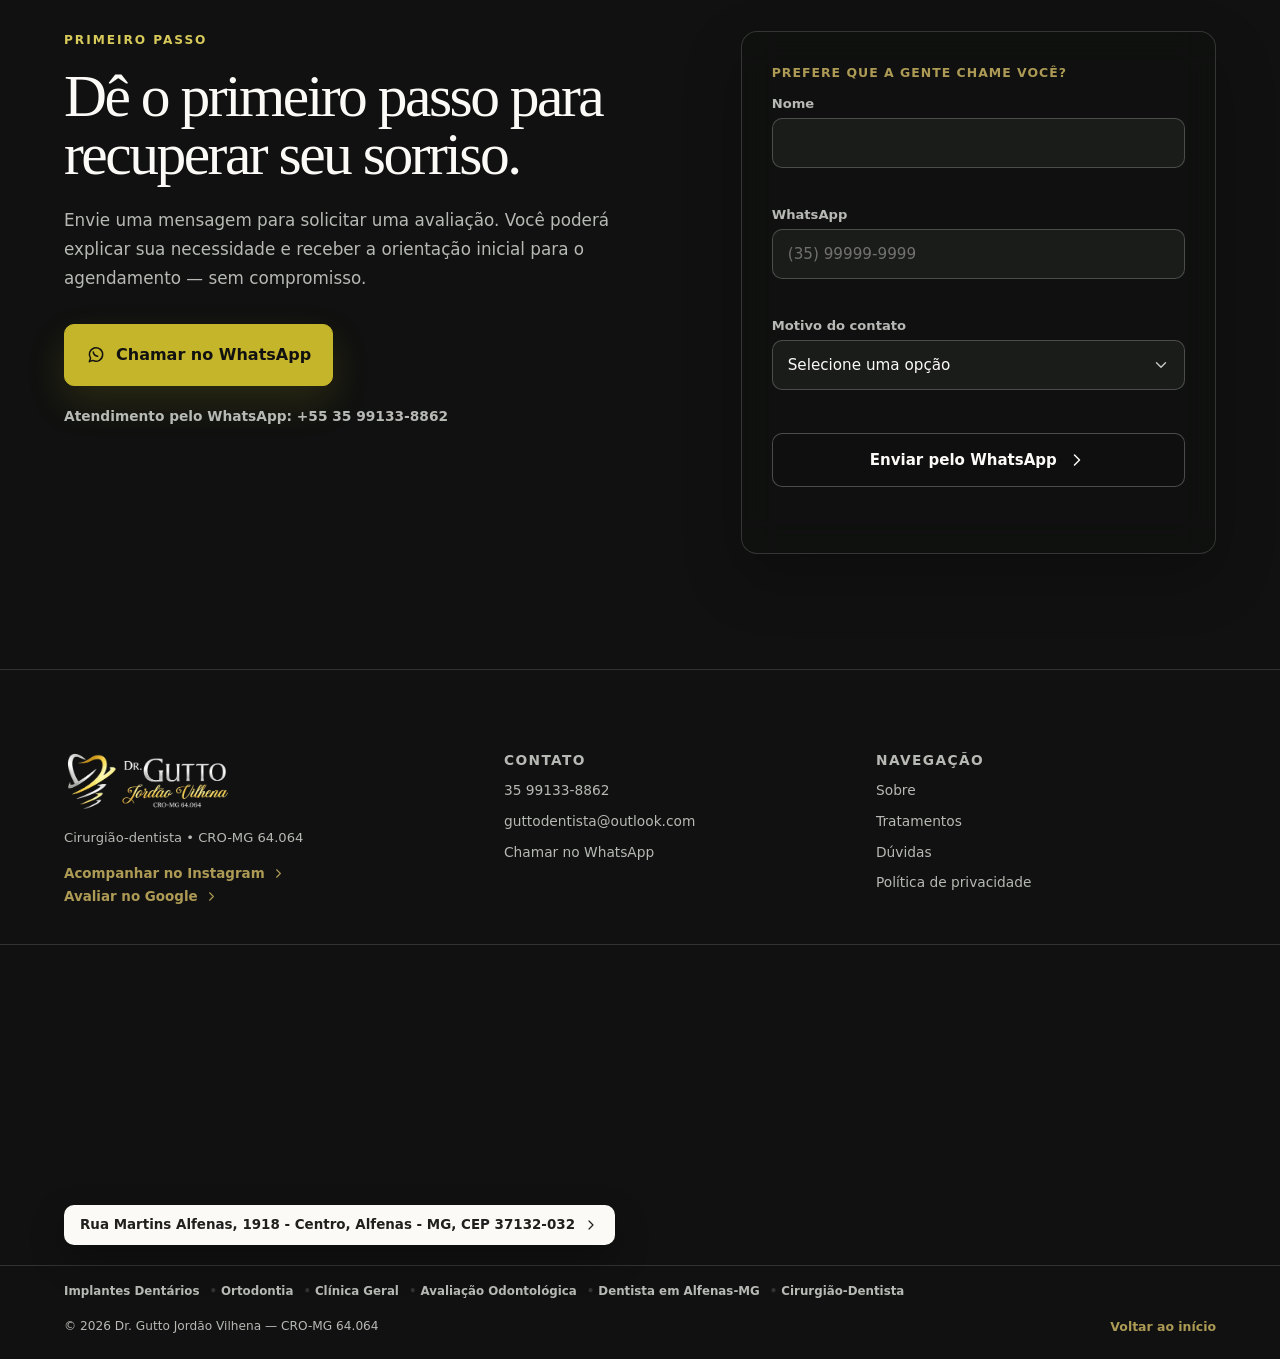
==== commit 3dc04728: "Atualiza site com refinos de identidade visual e interações Co-Authored-By: Claude Sonnet 5 <noreply" ====
--- a/outputs/index.html
+++ b/outputs/index.html
@@ -35,8 +35,8 @@
     <meta name="theme-color" content="#171817" />
     <link rel="canonical" href="https://www.drguttovilhena.com.br/" />
     <link rel="icon" href="assets/favicon.svg" type="image/svg+xml" />
-    <link rel="preload" href="assets/dental-clinic-hero.webp" as="image" type="image/webp" />
-    <link rel="stylesheet" href="styles.css?v=20260710-premium-redesign-1" />
+    <link rel="preload" href="assets/dental-clinic-hero.webp" as="image" type="image/webp" fetchpriority="high" />
+    <link rel="stylesheet" href="styles.css?v=20260713-editorial-redesign-4" />
     <script type="application/ld+json">
       {
         "@context": "https://schema.org",
@@ -139,14 +139,6 @@
               "@type": "Answer",
               "text": "O atendimento acontece na Rua Martins Alfenas, 1918, Centro, Alfenas-MG, CEP 37132-032."
             }
-          },
-          {
-            "@type": "Question",
-            "name": "Qual é o horário de funcionamento?",
-            "acceptedAnswer": {
-              "@type": "Answer",
-              "text": "O consultório atende de segunda a sexta, das 8h30 às 19h, e aos sábados, das 9h às 12h."
-            }
           }
         ]
       }
@@ -202,7 +194,7 @@
     <main id="conteudo">
       <section class="hero" id="inicio" aria-labelledby="hero-title">
         <div class="hero-inner">
-          <div class="hero-content" data-reveal>
+          <div class="hero-content" data-reveal="wipe">
             <p class="eyebrow">Implantodontia • Ortodontia • Clínica geral</p>
             <h1 id="hero-title">
               Especialista em implantes dentários, para você voltar a <em>sorrir</em> e mastigar
@@ -319,6 +311,10 @@
       </section>
 
       <section class="section differentials-section" id="diferenciais" aria-labelledby="diferenciais-title">
+        <div class="rail-marker rail-marker--light" aria-hidden="true">
+          <span class="rail-dot"></span>
+          <span class="rail-line" data-rail></span>
+        </div>
         <div class="section-heading">
           <div data-reveal>
             <p class="section-kicker">Por que escolher esse acompanhamento</p>
@@ -398,6 +394,10 @@
       </section>
 
       <section class="section treatments-section" id="tratamentos" aria-labelledby="tratamentos-title">
+        <div class="rail-marker rail-marker--light" aria-hidden="true">
+          <span class="rail-dot"></span>
+          <span class="rail-line" data-rail></span>
+        </div>
         <div class="section-heading">
           <div data-reveal>
             <p class="section-kicker">Áreas de atendimento</p>
@@ -409,63 +409,130 @@
           </p>
         </div>
 
-        <div class="treatment-grid">
-          <article class="treatment-card" data-reveal style="--delay: 0ms">
-            <div class="treatment-icon">
-              <svg viewBox="0 0 24 24" aria-hidden="true">
-                <path d="M8 4c2.2 0 2.4 1 4 1s1.8-1 4-1c2.4 0 4 1.9 4 4.5 0 3.5-1.9 5.2-2.7 8.1-.5 1.7-.9 3.4-2.5 3.4-1.3 0-1.4-1.3-1.8-2.8-.3-1.1-.5-2.2-1-2.2s-.7 1.1-1 2.2c-.4 1.5-.5 2.8-1.8 2.8-1.6 0-2-1.7-2.5-3.4C5.9 13.7 4 12 4 8.5 4 5.9 5.6 4 8 4Z" />
-              </svg>
-            </div>
-            <p class="card-label">Foco de atendimento</p>
-            <h3>Implantes Dentários</h3>
-            <p>
-              Planejamento para reposição de dentes, considerando diagnóstico, estrutura óssea,
-              saúde bucal e necessidades individuais.
-            </p>
-            <button class="treatment-more" type="button" data-open-modal="implantes">
-              Saiba mais
-              <svg viewBox="0 0 24 24" aria-hidden="true"><path d="m9 18 6-6-6-6" /></svg>
+        <div class="treatment-panel" data-reveal>
+          <div class="treatment-tabs" role="tablist" aria-label="Escolha um tratamento">
+            <button
+              type="button"
+              role="tab"
+              id="tab-implantes"
+              aria-controls="panel-implantes"
+              aria-selected="true"
+              tabindex="0"
+              class="treatment-tab is-active"
+              data-treatment-tab="implantes"
+            >
+              <span class="tab-index" aria-hidden="true">01</span>
+              <span class="tab-label">Implantes Dentários</span>
             </button>
-          </article>
-
-          <article class="treatment-card" data-reveal style="--delay: 80ms">
-            <div class="treatment-icon">
-              <svg viewBox="0 0 24 24" aria-hidden="true">
-                <path d="M5 9c1.9-2 4.2-3 7-3s5.1 1 7 3" />
-                <path d="M5 15c1.9 2 4.2 3 7 3s5.1-1 7-3" />
-                <path d="M7 9v6M12 7v10M17 9v6" />
-              </svg>
-            </div>
-            <p class="card-label">Alinhamento e mordida</p>
-            <h3>Ortodontia</h3>
-            <p>
-              Avaliação da posição dos dentes e da mordida para definir um tratamento compatível
-              com cada fase da vida.
-            </p>
-            <button class="treatment-more" type="button" data-open-modal="ortodontia">
-              Saiba mais
-              <svg viewBox="0 0 24 24" aria-hidden="true"><path d="m9 18 6-6-6-6" /></svg>
+            <button
+              type="button"
+              role="tab"
+              id="tab-ortodontia"
+              aria-controls="panel-ortodontia"
+              aria-selected="false"
+              tabindex="-1"
+              class="treatment-tab"
+              data-treatment-tab="ortodontia"
+            >
+              <span class="tab-index" aria-hidden="true">02</span>
+              <span class="tab-label">Ortodontia</span>
             </button>
-          </article>
-
-          <article class="treatment-card" data-reveal style="--delay: 160ms">
-            <div class="treatment-icon">
-              <svg viewBox="0 0 24 24" aria-hidden="true">
-                <path d="M8 7h8M8 12h8M8 17h5" />
-                <rect x="5" y="3" width="14" height="18" rx="2" />
-              </svg>
-            </div>
-            <p class="card-label">Prevenção e cuidado</p>
-            <h3>Clínica Geral</h3>
-            <p>
-              Avaliação odontológica, prevenção e acompanhamento da saúde bucal com orientações
-              claras para cada necessidade.
-            </p>
-            <button class="treatment-more" type="button" data-open-modal="clinica-geral">
-              Saiba mais
-              <svg viewBox="0 0 24 24" aria-hidden="true"><path d="m9 18 6-6-6-6" /></svg>
+            <button
+              type="button"
+              role="tab"
+              id="tab-clinica-geral"
+              aria-controls="panel-clinica-geral"
+              aria-selected="false"
+              tabindex="-1"
+              class="treatment-tab"
+              data-treatment-tab="clinica-geral"
+            >
+              <span class="tab-index" aria-hidden="true">03</span>
+              <span class="tab-label">Clínica Geral</span>
             </button>
-          </article>
+          </div>
+
+          <div class="treatment-panels">
+            <article
+              role="tabpanel"
+              id="panel-implantes"
+              aria-labelledby="tab-implantes"
+              tabindex="0"
+              class="treatment-content is-active"
+              data-treatment-panel="implantes"
+            >
+              <div class="treatment-icon">
+                <svg viewBox="0 0 24 24" aria-hidden="true">
+                  <path d="M8 4c2.2 0 2.4 1 4 1s1.8-1 4-1c2.4 0 4 1.9 4 4.5 0 3.5-1.9 5.2-2.7 8.1-.5 1.7-.9 3.4-2.5 3.4-1.3 0-1.4-1.3-1.8-2.8-.3-1.1-.5-2.2-1-2.2s-.7 1.1-1 2.2c-.4 1.5-.5 2.8-1.8 2.8-1.6 0-2-1.7-2.5-3.4C5.9 13.7 4 12 4 8.5 4 5.9 5.6 4 8 4Z" />
+                </svg>
+              </div>
+              <p class="card-label">Foco de atendimento</p>
+              <h3>Implantes Dentários</h3>
+              <p>
+                Planejamento para reposição de dentes, considerando diagnóstico, estrutura óssea,
+                saúde bucal e necessidades individuais.
+              </p>
+              <button class="treatment-more" type="button" data-open-modal="implantes">
+                Saiba mais
+                <svg viewBox="0 0 24 24" aria-hidden="true"><path d="m9 18 6-6-6-6" /></svg>
+              </button>
+            </article>
+
+            <article
+              role="tabpanel"
+              id="panel-ortodontia"
+              aria-labelledby="tab-ortodontia"
+              tabindex="0"
+              class="treatment-content"
+              data-treatment-panel="ortodontia"
+              hidden
+            >
+              <div class="treatment-icon">
+                <svg viewBox="0 0 24 24" aria-hidden="true">
+                  <path d="M5 9c1.9-2 4.2-3 7-3s5.1 1 7 3" />
+                  <path d="M5 15c1.9 2 4.2 3 7 3s5.1-1 7-3" />
+                  <path d="M7 9v6M12 7v10M17 9v6" />
+                </svg>
+              </div>
+              <p class="card-label">Alinhamento e mordida</p>
+              <h3>Ortodontia</h3>
+              <p>
+                Avaliação da posição dos dentes e da mordida para definir um tratamento compatível
+                com cada fase da vida.
+              </p>
+              <button class="treatment-more" type="button" data-open-modal="ortodontia">
+                Saiba mais
+                <svg viewBox="0 0 24 24" aria-hidden="true"><path d="m9 18 6-6-6-6" /></svg>
+              </button>
+            </article>
+
+            <article
+              role="tabpanel"
+              id="panel-clinica-geral"
+              aria-labelledby="tab-clinica-geral"
+              tabindex="0"
+              class="treatment-content"
+              data-treatment-panel="clinica-geral"
+              hidden
+            >
+              <div class="treatment-icon">
+                <svg viewBox="0 0 24 24" aria-hidden="true">
+                  <path d="M8 7h8M8 12h8M8 17h5" />
+                  <rect x="5" y="3" width="14" height="18" rx="2" />
+                </svg>
+              </div>
+              <p class="card-label">Prevenção e cuidado</p>
+              <h3>Clínica Geral</h3>
+              <p>
+                Avaliação odontológica, prevenção e acompanhamento da saúde bucal com orientações
+                claras para cada necessidade.
+              </p>
+              <button class="treatment-more" type="button" data-open-modal="clinica-geral">
+                Saiba mais
+                <svg viewBox="0 0 24 24" aria-hidden="true"><path d="m9 18 6-6-6-6" /></svg>
+              </button>
+            </article>
+          </div>
         </div>
       </section>
 
@@ -596,6 +663,9 @@
       </div>
 
       <section class="section process-section" id="abordagem" aria-labelledby="abordagem-title">
+        <div class="rail-marker rail-marker--dark rail-marker--end" aria-hidden="true">
+          <span class="rail-dot"></span>
+        </div>
         <div class="process-header">
           <div data-reveal>
             <p class="section-kicker section-kicker-light">Como funciona</p>
@@ -607,8 +677,9 @@
           </p>
         </div>
 
-        <ol class="process-list" data-timeline>
+        <ol class="process-list" data-rail>
           <li data-reveal style="--delay: 0ms">
+            <span class="step-index-ghost" aria-hidden="true">01</span>
             <span>01</span>
             <div>
               <h3>Conversa e avaliação</h3>
@@ -616,6 +687,7 @@
             </div>
           </li>
           <li data-reveal style="--delay: 90ms">
+            <span class="step-index-ghost" aria-hidden="true">02</span>
             <span>02</span>
             <div>
               <h3>Diagnóstico e planejamento</h3>
@@ -623,6 +695,7 @@
             </div>
           </li>
           <li data-reveal style="--delay: 180ms">
+            <span class="step-index-ghost" aria-hidden="true">03</span>
             <span>03</span>
             <div>
               <h3>Tratamento explicado</h3>
@@ -630,6 +703,7 @@
             </div>
           </li>
           <li data-reveal style="--delay: 270ms">
+            <span class="step-index-ghost" aria-hidden="true">04</span>
             <span>04</span>
             <div>
               <h3>Acompanhamento</h3>
@@ -669,6 +743,7 @@
           </div>
           <div class="local-service-list" aria-label="Buscas locais relacionadas" data-reveal style="--delay: 100ms">
             <article>
+              <span class="step-index-ghost" aria-hidden="true">01</span>
               <span>01</span>
               <div>
                 <h3>Implantes dentários em Alfenas</h3>
@@ -676,6 +751,7 @@
               </div>
             </article>
             <article>
+              <span class="step-index-ghost" aria-hidden="true">02</span>
               <span>02</span>
               <div>
                 <h3>Ortodontia em Alfenas</h3>
@@ -683,6 +759,7 @@
               </div>
             </article>
             <article>
+              <span class="step-index-ghost" aria-hidden="true">03</span>
               <span>03</span>
               <div>
                 <h3>Clínica geral odontológica</h3>
@@ -751,12 +828,6 @@
                 CEP 37132-032. O site também oferece um botão direto para abrir a rota.
               </p>
             </details>
-            <details>
-              <summary>Qual é o horário de funcionamento?</summary>
-              <p>
-                De segunda a sexta, das 8h30 às 19h. Aos sábados, das 9h às 12h.
-              </p>
-            </details>
           </div>
         </div>
       </section>
@@ -870,12 +941,6 @@
         </div>
 
         <div class="footer-col">
-          <p class="footer-col-title">Horário</p>
-          <p>Seg. a sex., 8h30 às 19h</p>
-          <p>Sábado, 9h às 12h</p>
-        </div>
-
-        <div class="footer-col">
           <p class="footer-col-title">Navegação</p>
           <a href="#sobre">Sobre</a>
           <a href="#tratamentos">Tratamentos</a>
@@ -925,6 +990,6 @@
       </svg>
     </a>
 
-    <script src="script.js?v=20260710-premium-redesign-1"></script>
+    <script src="script.js?v=20260713-editorial-redesign-4"></script>
   </body>
 </html>
--- a/outputs/styles.css
+++ b/outputs/styles.css
@@ -7,6 +7,7 @@
   --gold: #c5b52a;
   --gold-soft: #d7c95a;
   --gold-elegant: #ad9a55;
+  --gold-deep: #806a26;
   --silver: #c8cbc7;
   --paper: #f4f1e9;
   --paper-bright: #fbfaf6;
@@ -103,7 +104,12 @@
 
 /* ---------- Reveal-on-scroll ---------- */
 
-[data-reveal] {
+/* Hidden-by-default states only apply once .js-reveal-ready is confirmed on
+   <html> (set synchronously by script.js). Without it — JS blocked, slow, or
+   the tab backgrounded before the observer fires — all reveal targets stay
+   at their normal, fully visible static state. Real content must never
+   depend on JS to become visible in the first place. */
+.js-reveal-ready [data-reveal] {
   opacity: 0;
   transform: translateY(26px);
   transition:
@@ -115,6 +121,76 @@
 [data-reveal].is-visible {
   opacity: 1;
   transform: none;
+}
+
+/* Signature entrance for hero/high-emphasis blocks: a clip-path wipe instead of generic fade-up. */
+.js-reveal-ready [data-reveal="wipe"] {
+  opacity: 1;
+  transform: none;
+  clip-path: inset(0 0 100% 0);
+  transition: clip-path 450ms cubic-bezier(0.16, 1, 0.3, 1);
+  transition-delay: var(--delay, 0ms);
+}
+
+[data-reveal="wipe"].is-visible {
+  clip-path: inset(0 0 0% 0);
+}
+
+/* ---------- Rail (spine connecting hero -> diferenciais -> tratamentos -> como funciona) ---------- */
+
+.rail-marker {
+  /* Sits inside the section's own left padding gutter (min clamp(20px,5vw,72px),
+     ~39px+ once the marker becomes visible at 781px+) — always smaller than
+     that minimum so it never overlaps the content start. */
+  position: absolute;
+  top: 0;
+  left: clamp(8px, 1.6vw, 18px);
+  display: flex;
+  flex-direction: column;
+  align-items: center;
+  height: 100%;
+  pointer-events: none;
+}
+
+.rail-dot {
+  flex: 0 0 auto;
+  width: 8px;
+  height: 8px;
+  margin-bottom: 10px;
+  border-radius: 50%;
+  background: currentColor;
+}
+
+.rail-line {
+  width: 2px;
+  flex: 1 1 auto;
+  min-height: 60px;
+  background: currentColor;
+  opacity: 0.3;
+  transform-origin: top center;
+  transition: transform 500ms cubic-bezier(0.16, 1, 0.3, 1);
+}
+
+.js-reveal-ready .rail-line {
+  transform: scaleY(0);
+}
+
+.rail-line.is-visible {
+  transform: scaleY(1);
+}
+
+.rail-marker--dark {
+  color: var(--gold-soft);
+}
+
+.rail-marker--light {
+  color: var(--gold-deep);
+}
+
+@media (max-width: 780px) {
+  .rail-marker {
+    display: none;
+  }
 }
 
 .skip-link {
@@ -291,12 +367,21 @@
 .eyebrow,
 .section-kicker {
   margin-bottom: 18px;
-  color: var(--gold-elegant);
   font-size: 0.76rem;
   font-weight: 820;
   letter-spacing: 0.16em;
   line-height: 1.5;
   text-transform: uppercase;
+}
+
+.eyebrow {
+  /* Used only in the dark hero — gold-elegant keeps ~8:1 contrast there. */
+  color: var(--gold-elegant);
+}
+
+.section-kicker {
+  /* Used on light section backgrounds — gold-elegant fails WCAG AA (2.47:1) here. */
+  color: var(--gold-deep);
 }
 
 .hero h1 {
@@ -473,7 +558,7 @@
 .hero-card > p {
   margin-bottom: 16px;
   color: rgba(244, 241, 233, 0.7);
-  font-size: 0.92rem;
+  font-size: 1rem;
   line-height: 1.65;
 }
 
@@ -549,7 +634,8 @@
 .process-header h2,
 .local-copy h2,
 .faq-heading h2,
-.cta-final-copy h2 {
+.cta-final-copy h2,
+.display-heading {
   margin-bottom: 0;
   font-size: clamp(2.65rem, 4.65vw, 5.25rem);
   line-height: 0.98;
@@ -563,8 +649,9 @@
 }
 
 .card-label {
+  /* Same fix as .section-kicker: gold-elegant fails WCAG AA on this light card background. */
   margin-bottom: 10px;
-  color: var(--gold-elegant);
+  color: var(--gold-deep);
   font-size: 0.7rem;
   font-weight: 820;
   letter-spacing: 0.12em;
@@ -650,17 +737,40 @@
 /* ---------- Diferenciais ---------- */
 
 .differentials-section {
+  position: relative;
   border-top: 1px solid var(--line);
   background: var(--paper-bright);
 }
 
 .differentials-grid {
   display: grid;
-  grid-template-columns: repeat(3, minmax(0, 1fr));
+  grid-template-columns: repeat(6, minmax(0, 1fr));
+  grid-auto-rows: minmax(150px, auto);
   gap: 16px;
 }
 
+/* Editorial asymmetric placement — card 1 (the general, non-procedure-specific
+   promise) is the visual anchor, deliberately not one of the specific
+   treatments, so no single procedure reads as pushed harder than the others. */
+.differential-card:nth-child(1) {
+  grid-column: span 3;
+  grid-row: span 2;
+}
+
+.differential-card:nth-child(2),
+.differential-card:nth-child(3) {
+  grid-column: span 3;
+}
+
+.differential-card:nth-child(4),
+.differential-card:nth-child(5),
+.differential-card:nth-child(6) {
+  grid-column: span 2;
+}
+
 .differential-card {
+  display: flex;
+  flex-direction: column;
   padding: 32px 28px;
   border: 1px solid var(--line);
   border-radius: 14px;
@@ -672,6 +782,10 @@
     border-color 260ms ease;
 }
 
+.differential-card:nth-child(1) {
+  justify-content: center;
+}
+
 .differential-card:hover {
   border-color: rgba(173, 154, 85, 0.4);
   box-shadow: 0 26px 56px rgba(32, 33, 31, 0.1);
@@ -684,9 +798,19 @@
   width: 52px;
   height: 52px;
   margin-bottom: 22px;
-  color: var(--gold-elegant);
+  color: var(--gold-deep);
   border: 1px solid rgba(173, 154, 85, 0.36);
   border-radius: 10px;
+}
+
+.differential-card:nth-child(1) .differential-icon {
+  width: 64px;
+  height: 64px;
+}
+
+.differential-card:nth-child(1) .differential-icon svg {
+  width: 30px;
+  height: 30px;
 }
 
 .differential-icon svg {
@@ -700,25 +824,83 @@
   line-height: 1.15;
 }
 
+.differential-card:nth-child(1) h3 {
+  font-family: var(--serif);
+  font-size: clamp(1.9rem, 2.6vw, 2.4rem);
+  font-weight: 500;
+  line-height: 1.1;
+}
+
+.differential-card:nth-child(1) p {
+  font-size: 1.05rem;
+  max-width: 32ch;
+}
+
 .differential-card p {
   margin-bottom: 0;
   color: var(--muted);
-  font-size: 0.95rem;
+  font-size: 1rem;
 }
 
 /* ---------- Tratamentos ---------- */
 
 .treatments-section {
+  position: relative;
   background: var(--paper);
 }
 
-.treatment-grid {
-  display: grid;
-  grid-template-columns: repeat(3, minmax(0, 1fr));
-  gap: 16px;
-}
-
-.treatment-card {
+.treatment-panel {
+  display: grid;
+  gap: 20px;
+}
+
+.treatment-tabs {
+  display: flex;
+  flex-wrap: wrap;
+  gap: 10px;
+  border-bottom: 1px solid var(--line);
+  padding-bottom: 4px;
+}
+
+.treatment-tab {
+  display: inline-flex;
+  align-items: center;
+  gap: 10px;
+  min-height: 54px;
+  padding: 0 18px;
+  color: var(--muted);
+  border: 0;
+  border-bottom: 2px solid transparent;
+  background: none;
+  font-family: inherit;
+  font-size: 0.98rem;
+  font-weight: 780;
+  cursor: pointer;
+  transition: color 200ms ease, border-color 200ms ease;
+}
+
+.treatment-tab:hover,
+.treatment-tab:focus-visible {
+  color: var(--ink);
+  outline: none;
+}
+
+.treatment-tab.is-active {
+  color: var(--ink);
+  border-bottom-color: var(--gold-deep);
+}
+
+.tab-index {
+  font-family: var(--serif);
+  font-size: 1.3rem;
+  color: var(--gold-deep);
+}
+
+.treatment-panels {
+  position: relative;
+}
+
+.treatment-content {
   display: flex;
   flex-direction: column;
   min-height: 380px;
@@ -728,16 +910,25 @@
   border-radius: 14px;
   background: var(--paper-bright);
   box-shadow: 0 16px 44px rgba(32, 33, 31, 0.05);
-  transition:
-    transform 260ms cubic-bezier(0.16, 1, 0.3, 1),
-    box-shadow 260ms ease,
-    border-color 260ms ease;
-}
-
-.treatment-card:hover {
-  border-color: rgba(173, 154, 85, 0.4);
-  box-shadow: 0 28px 60px rgba(32, 33, 31, 0.1);
-  transform: translateY(-4px);
+}
+
+.treatment-content[hidden] {
+  display: none;
+}
+
+.treatment-content:not([hidden]) {
+  animation: treatment-panel-in 420ms cubic-bezier(0.16, 1, 0.3, 1);
+}
+
+@keyframes treatment-panel-in {
+  from {
+    opacity: 0;
+    transform: translateY(10px);
+  }
+  to {
+    opacity: 1;
+    transform: none;
+  }
 }
 
 .treatment-icon {
@@ -746,7 +937,7 @@
   width: 54px;
   height: 54px;
   margin-bottom: 40px;
-  color: var(--gold-elegant);
+  color: var(--gold-deep);
   border: 1px solid rgba(173, 154, 85, 0.36);
   border-radius: 10px;
 }
@@ -756,13 +947,13 @@
   height: 27px;
 }
 
-.treatment-card h3 {
+.treatment-content h3 {
   margin-bottom: 14px;
   font-size: clamp(1.7rem, 2.6vw, 2.2rem);
   line-height: 1.05;
 }
 
-.treatment-card > p:last-of-type {
+.treatment-content > p:last-of-type {
   margin-bottom: 24px;
   color: var(--muted);
   flex-grow: 1;
@@ -780,14 +971,14 @@
   font-size: 0.9rem;
   font-weight: 820;
   cursor: pointer;
-  border-bottom: 1px solid var(--gold-elegant);
+  border-bottom: 1px solid var(--gold-deep);
   padding-bottom: 2px;
   transition: color 180ms ease, gap 180ms ease;
 }
 
 .treatment-more:hover,
 .treatment-more:focus-visible {
-  color: var(--gold-elegant);
+  color: var(--gold-deep);
   gap: 12px;
   outline: none;
 }
@@ -849,12 +1040,12 @@
 
 .modal-close {
   position: absolute;
-  top: 20px;
-  right: 20px;
+  top: 16px;
+  right: 16px;
   display: grid;
   place-items: center;
-  width: 38px;
-  height: 38px;
+  width: 44px;
+  height: 44px;
   color: var(--ink);
   border: 1px solid var(--line);
   border-radius: 50%;
@@ -864,8 +1055,8 @@
 
 .modal-close:hover,
 .modal-close:focus-visible {
-  border-color: var(--gold-elegant);
-  color: var(--gold-elegant);
+  border-color: var(--gold-deep);
+  color: var(--gold-deep);
   outline: none;
 }
 
@@ -903,12 +1094,13 @@
 .modal-points p {
   margin-bottom: 0;
   color: var(--muted);
-  font-size: 0.94rem;
+  font-size: 1rem;
 }
 
 /* ---------- Como funciona / timeline ---------- */
 
 .process-section {
+  position: relative;
   color: var(--paper-bright);
   background: var(--graphite-900);
 }
@@ -959,9 +1151,12 @@
   height: 2px;
   content: "";
   background: linear-gradient(90deg, var(--gold-soft), var(--gold-elegant));
+  transform-origin: left center;
+  transition: transform 500ms cubic-bezier(0.16, 1, 0.3, 1);
+}
+
+.js-reveal-ready .process-list::before {
   transform: scaleX(0);
-  transform-origin: left center;
-  transition: transform 1200ms cubic-bezier(0.16, 1, 0.3, 1);
 }
 
 .process-list.is-visible::before {
@@ -969,17 +1164,41 @@
 }
 
 .process-list li {
+  position: relative;
   min-height: 300px;
   padding: 30px;
+  overflow: hidden;
   background: var(--graphite-850);
 }
 
 .process-list span {
   display: block;
+  position: relative;
+  z-index: 1;
   margin-bottom: 72px;
   color: var(--gold-soft);
   font-family: var(--serif);
   font-size: 1.1rem;
+}
+
+/* Oversized decorative numeral — purely visual, aria-hidden, sits behind the
+   real (small, accessible) numeral and never touches the heading/body text. */
+.process-list .step-index-ghost {
+  position: absolute;
+  z-index: 0;
+  top: -0.15em;
+  left: 18px;
+  margin-bottom: 0;
+  color: var(--gold-soft);
+  font-size: clamp(4.5rem, 9vw, 7rem);
+  line-height: 1;
+  opacity: 0.12;
+  pointer-events: none;
+}
+
+.process-list li > div {
+  position: relative;
+  z-index: 1;
 }
 
 .process-list h3 {
@@ -992,7 +1211,7 @@
 .process-list p {
   margin-bottom: 0;
   color: var(--muted-dark);
-  font-size: 0.92rem;
+  font-size: 1rem;
 }
 
 /* ---------- Atendimento em Alfenas ---------- */
@@ -1047,14 +1266,14 @@
   color: var(--ink);
   font-size: 0.9rem;
   font-weight: 820;
-  text-decoration-color: var(--gold-elegant);
+  text-decoration-color: var(--gold-deep);
   text-decoration-thickness: 1px;
   text-underline-offset: 6px;
 }
 
 .local-map-link:hover,
 .local-map-link:focus-visible {
-  color: var(--gold-elegant);
+  color: var(--gold-deep);
   outline: none;
 }
 
@@ -1069,20 +1288,42 @@
 }
 
 .local-service-list article {
+  position: relative;
   display: grid;
   grid-template-columns: 42px minmax(0, 1fr);
   gap: 18px;
   align-items: start;
   padding: 28px;
+  overflow: hidden;
   background: var(--paper);
 }
 
 .local-service-list article > div {
+  position: relative;
+  z-index: 1;
   min-width: 0;
 }
 
+/* Oversized decorative numeral — mirrors the "Como funciona" treatment on a
+   light background; aria-hidden, sits behind the real content, never competes
+   with it for legibility. */
+.local-service-list .step-index-ghost {
+  position: absolute;
+  z-index: 0;
+  top: -0.2em;
+  left: 8px;
+  color: var(--gold-deep);
+  font-family: var(--serif);
+  font-size: clamp(3.5rem, 7vw, 5.5rem);
+  line-height: 1;
+  opacity: 0.14;
+  pointer-events: none;
+}
+
 .local-service-list span {
-  color: var(--gold-elegant);
+  position: relative;
+  z-index: 1;
+  color: var(--gold-deep);
   font-family: var(--serif);
   font-size: 1rem;
 }
@@ -1098,7 +1339,7 @@
 .local-service-list p {
   margin-bottom: 0;
   color: var(--muted);
-  font-size: 0.95rem;
+  font-size: 1rem;
 }
 
 /* ---------- FAQ ---------- */
@@ -1184,7 +1425,7 @@
 .faq-list details p {
   margin: -4px 22px 22px;
   color: var(--muted);
-  font-size: 0.96rem;
+  font-size: 1rem;
 }
 
 /* ---------- CTA final ---------- */
@@ -1329,7 +1570,7 @@
 
 .footer-grid {
   display: grid;
-  grid-template-columns: 1.2fr 1fr 1fr 1fr;
+  grid-template-columns: 1.2fr 1fr 1fr;
   gap: 32px;
   padding: clamp(52px, 7vw, 80px) clamp(20px, 5vw, 72px) 40px;
 }
@@ -1434,7 +1675,7 @@
 
 .footer-map-address:hover,
 .footer-map-address:focus-visible {
-  color: var(--gold-elegant);
+  color: var(--gold-deep);
   outline: none;
 }
 
@@ -1596,7 +1837,7 @@
 .privacy-content a:not(.button) {
   color: var(--ink);
   font-weight: 780;
-  text-decoration-color: var(--gold-elegant);
+  text-decoration-color: var(--gold-deep);
   text-underline-offset: 4px;
 }
 
@@ -1615,7 +1856,7 @@
 
 .privacy-outline:hover,
 .privacy-outline:focus-visible {
-  border-color: var(--gold-elegant);
+  border-color: var(--gold-deep);
   background: var(--paper-bright);
 }
 
@@ -1628,16 +1869,6 @@
 }
 
 /* ---------- Responsive ---------- */
-
-@media (max-width: 1180px) {
-  .footer-grid {
-    grid-template-columns: 1.2fr 1fr 1fr;
-  }
-
-  .footer-col:last-child {
-    grid-column: 1 / -1;
-  }
-}
 
 @media (max-width: 1040px) {
   .site-header {
@@ -1683,9 +1914,21 @@
     grid-template-columns: minmax(0, 1fr) minmax(240px, 0.4fr);
   }
 
-  .differentials-grid,
-  .treatment-grid {
+  .differentials-grid {
     grid-template-columns: 1fr 1fr;
+  }
+
+  .differential-card {
+    grid-column: span 1 !important;
+    grid-row: span 1 !important;
+  }
+
+  .differential-card:nth-child(1) {
+    justify-content: flex-start;
+  }
+
+  .differential-card:nth-child(1) h3 {
+    font-size: 1.35rem;
   }
 
   .process-list {
@@ -1740,9 +1983,22 @@
     position: static;
   }
 
-  .differentials-grid,
-  .treatment-grid {
+  .differentials-grid {
     grid-template-columns: 1fr;
+  }
+
+  .differential-card:nth-child(1) h3 {
+    font-size: 1.6rem;
+  }
+
+  .treatment-tabs {
+    flex-wrap: nowrap;
+    overflow-x: auto;
+    -webkit-overflow-scrolling: touch;
+  }
+
+  .treatment-tab {
+    flex: 0 0 auto;
   }
 
   .professional-photo {
@@ -1851,19 +2107,19 @@
   .process-header h2,
   .local-copy h2,
   .faq-heading h2,
-  .cta-final-copy h2 {
+  .cta-final-copy h2,
+  .display-heading {
     font-size: clamp(2.55rem, 12vw, 3.75rem);
   }
 
   .differential-card,
-  .treatment-card,
+  .treatment-content,
   .local-service-list article,
   .process-list li {
     padding: 26px 22px;
   }
 
   .differentials-grid,
-  .treatment-grid,
   .process-list {
     grid-template-columns: 1fr;
   }
@@ -1927,12 +2183,28 @@
     transition-duration: 0.01ms !important;
   }
 
-  [data-reveal] {
+  [data-reveal],
+  .js-reveal-ready [data-reveal] {
     opacity: 1;
     transform: none;
   }
 
-  .process-list::before {
+  [data-reveal="wipe"],
+  .js-reveal-ready [data-reveal="wipe"] {
+    clip-path: inset(0);
+  }
+
+  .process-list::before,
+  .js-reveal-ready .process-list::before {
     transform: scaleX(1);
   }
-}
+
+  .rail-line,
+  .js-reveal-ready .rail-line {
+    transform: scaleY(1);
+  }
+
+  .treatment-content:not([hidden]) {
+    animation: none !important;
+  }
+}
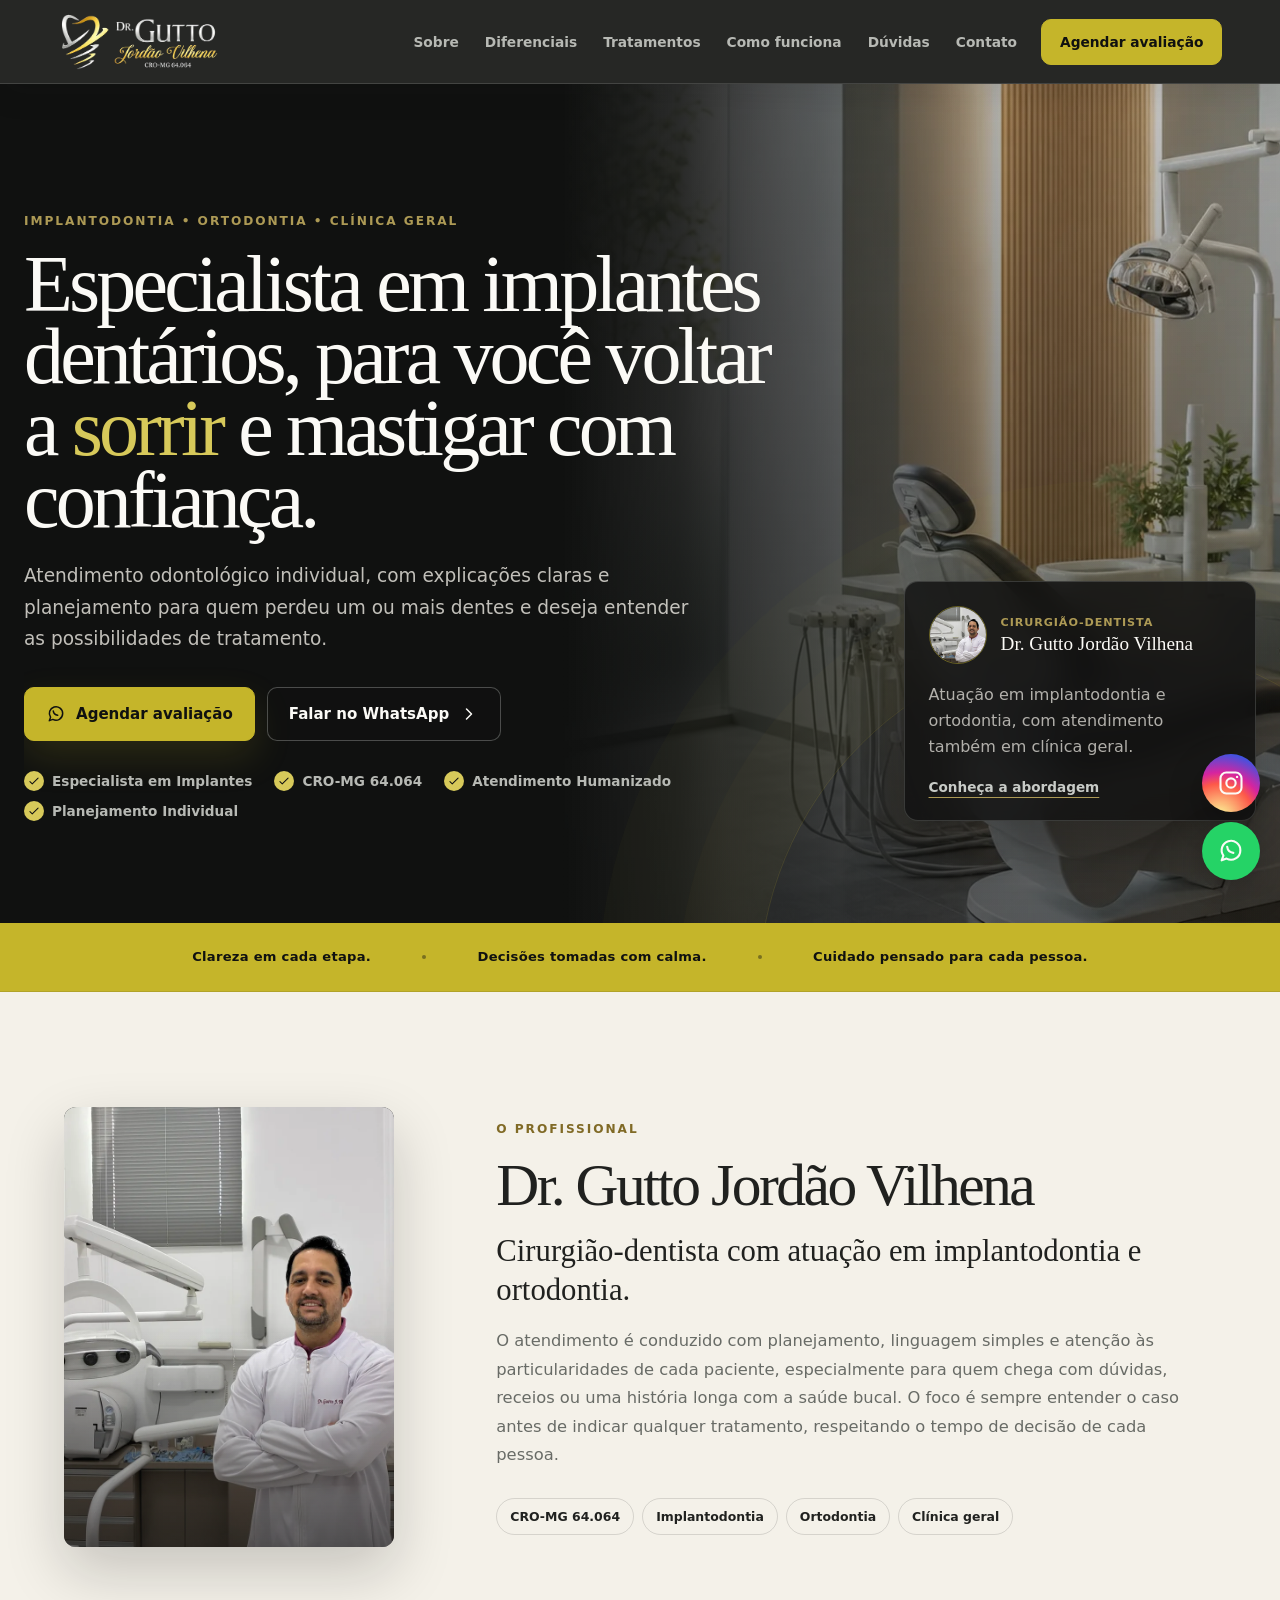
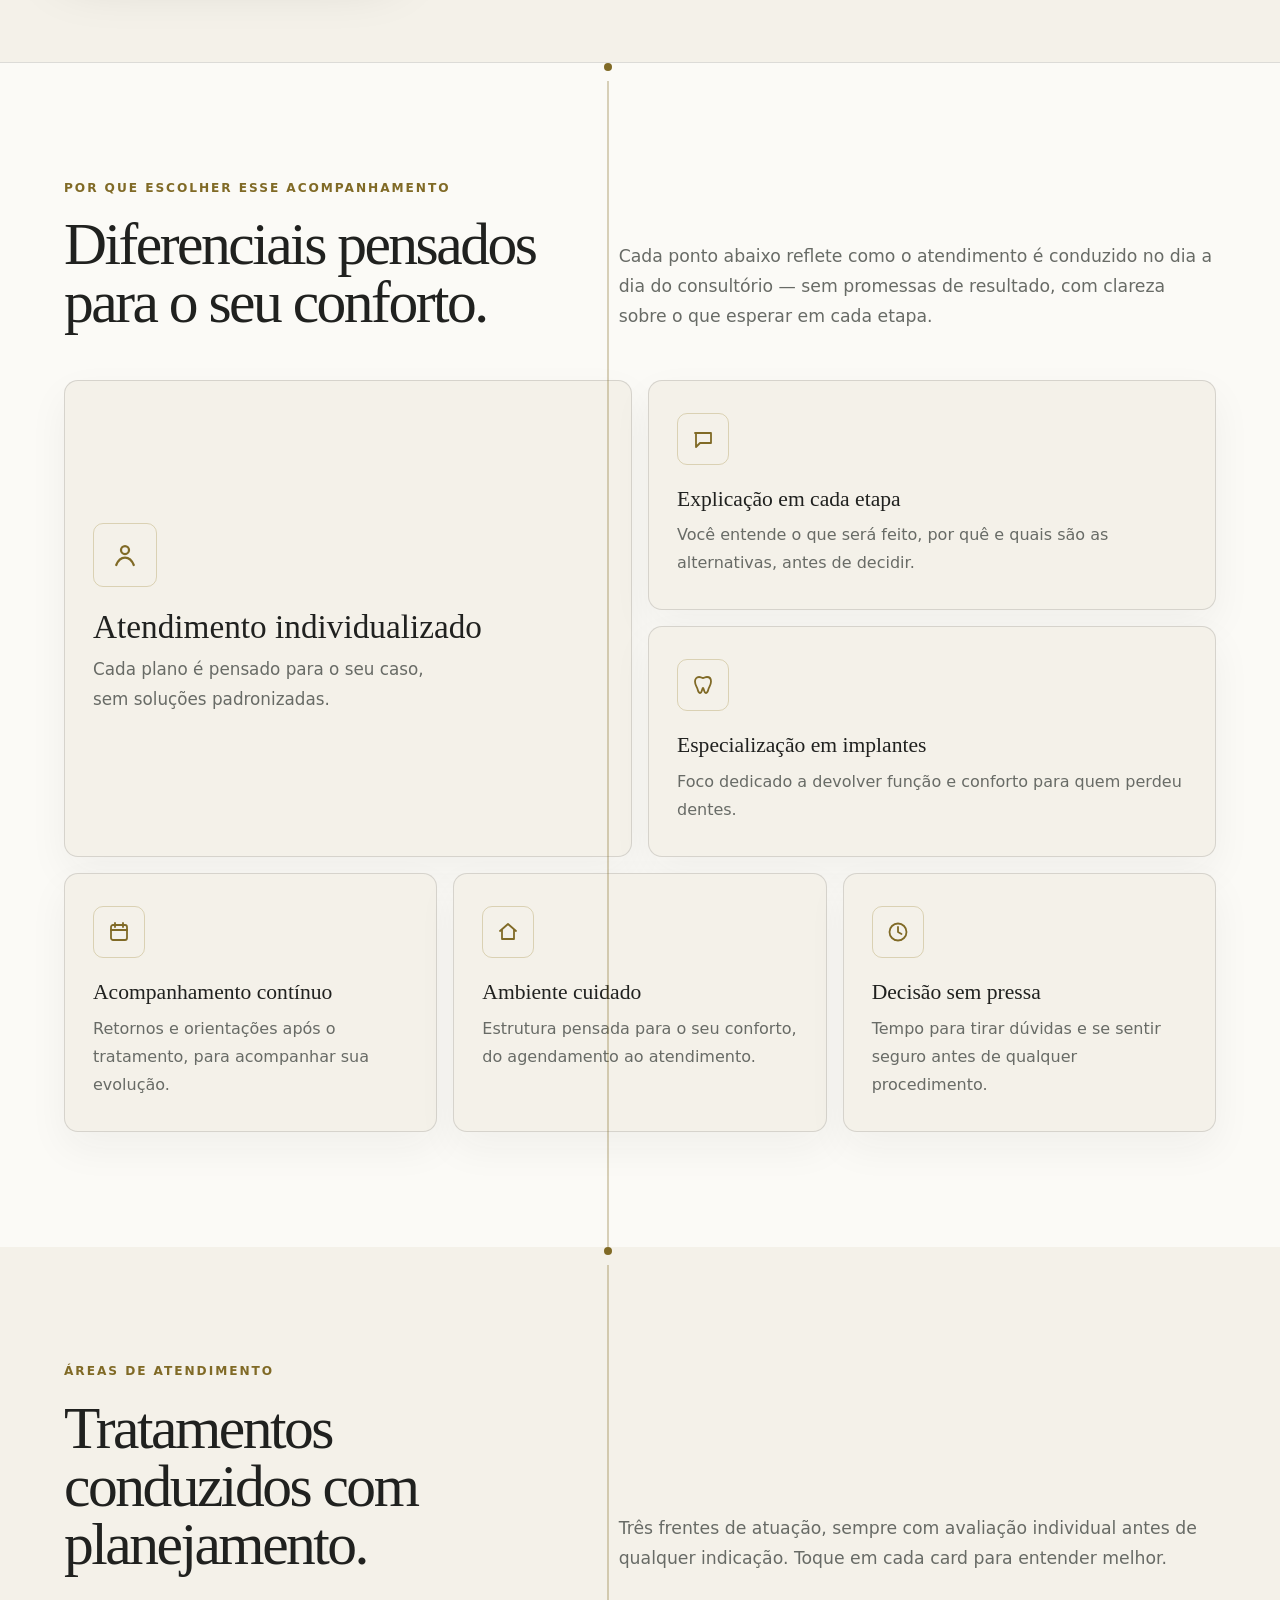
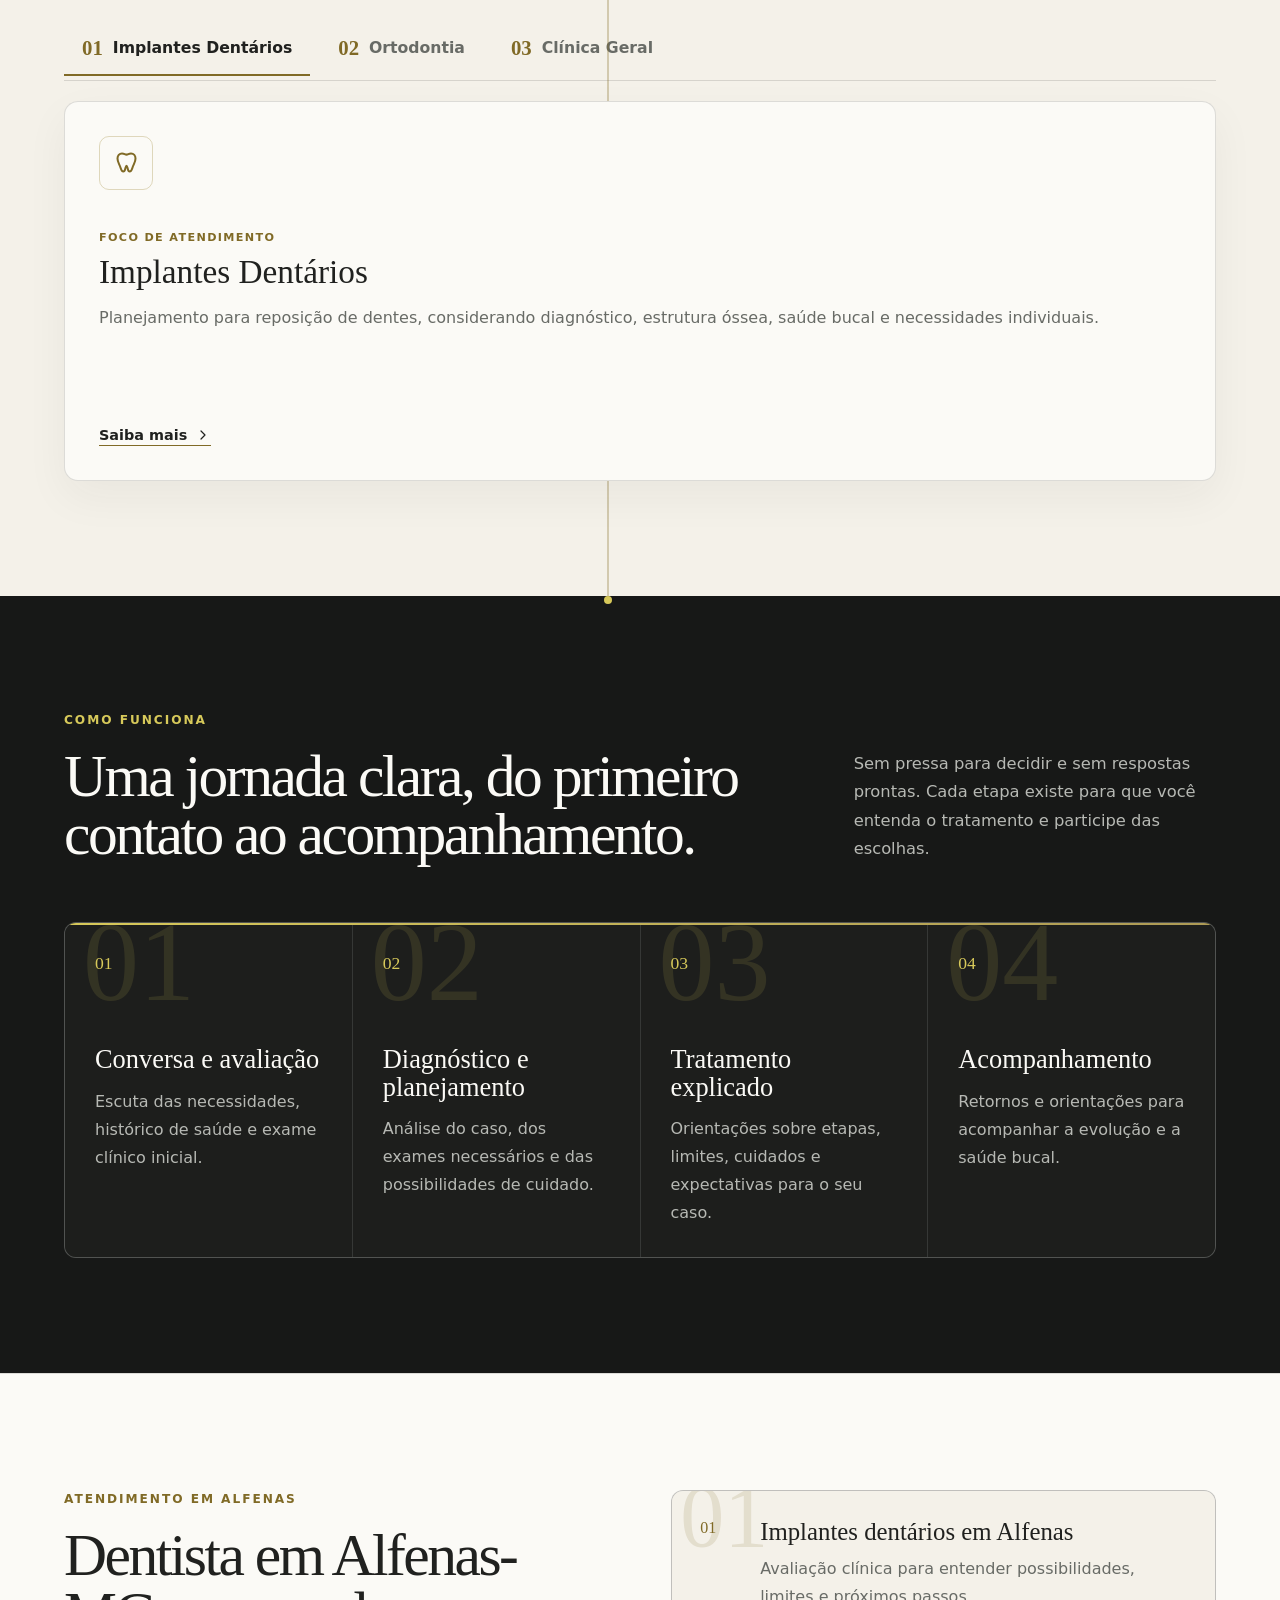
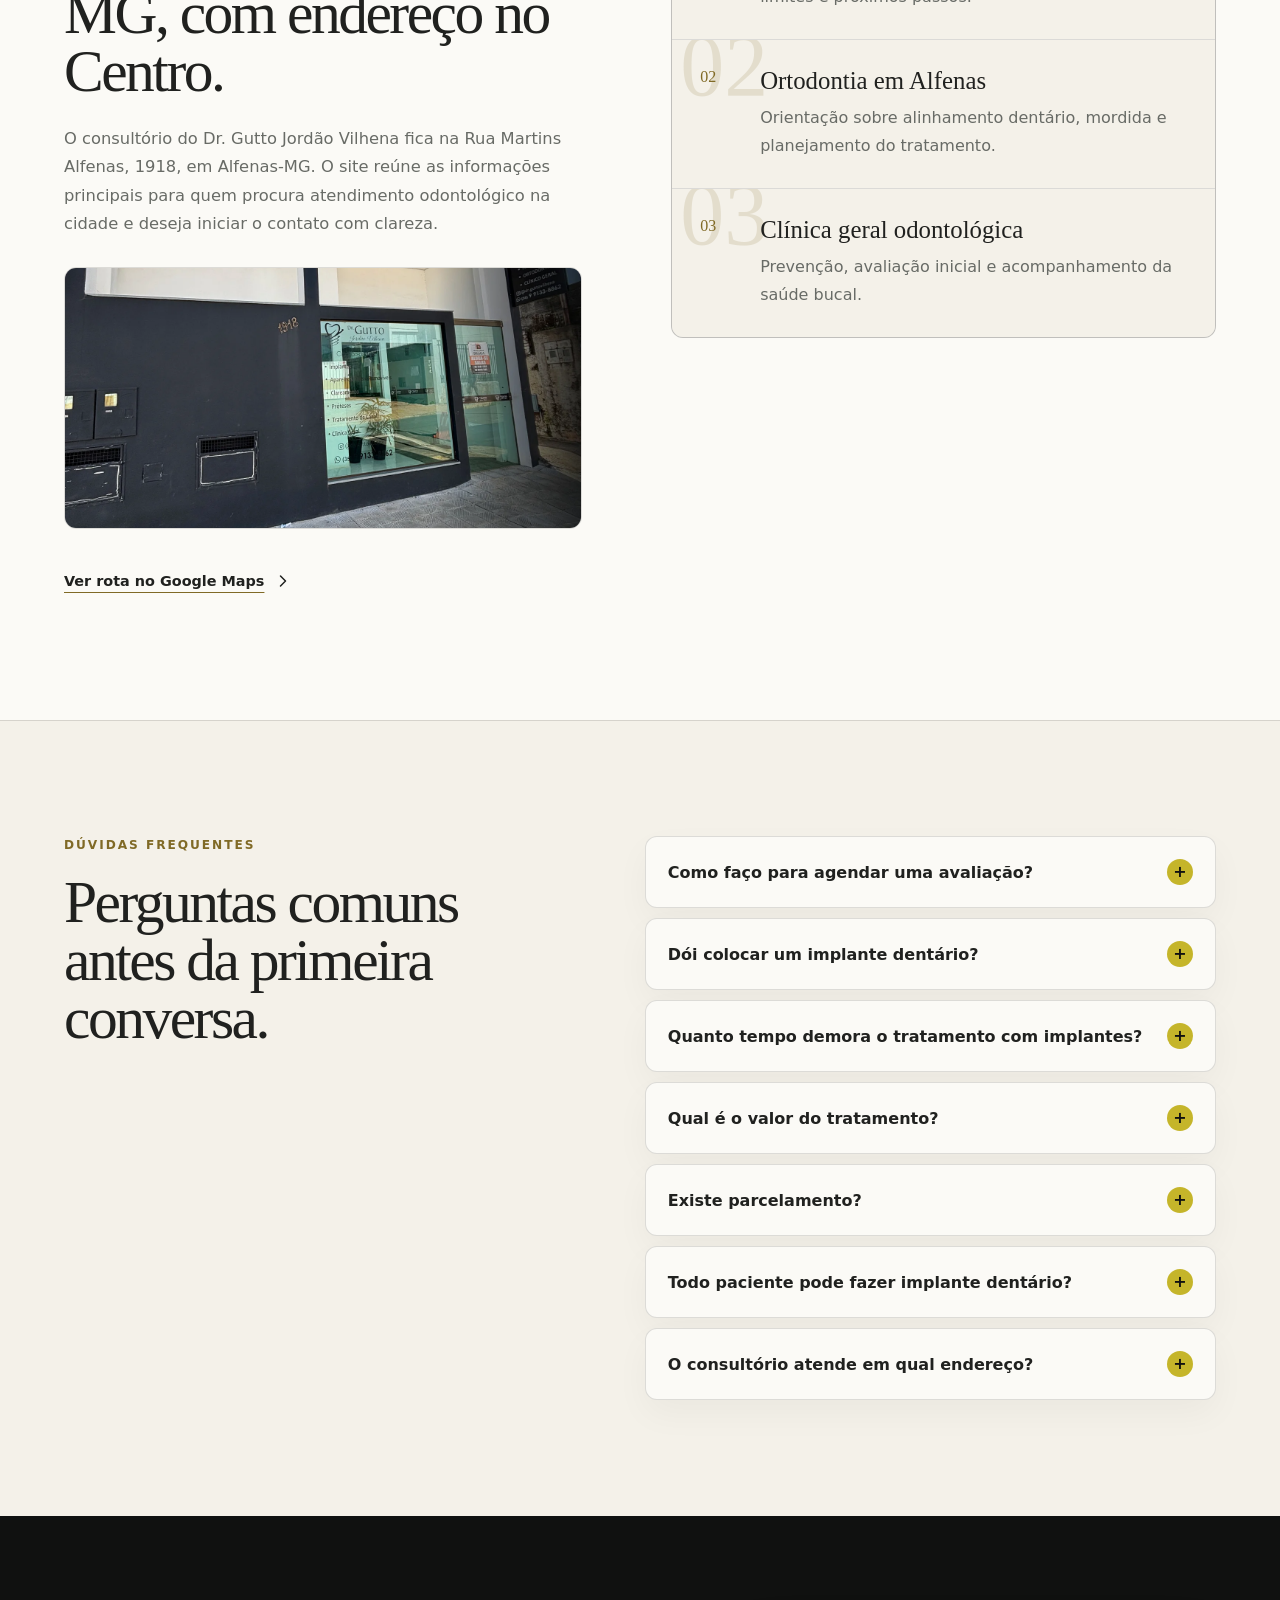
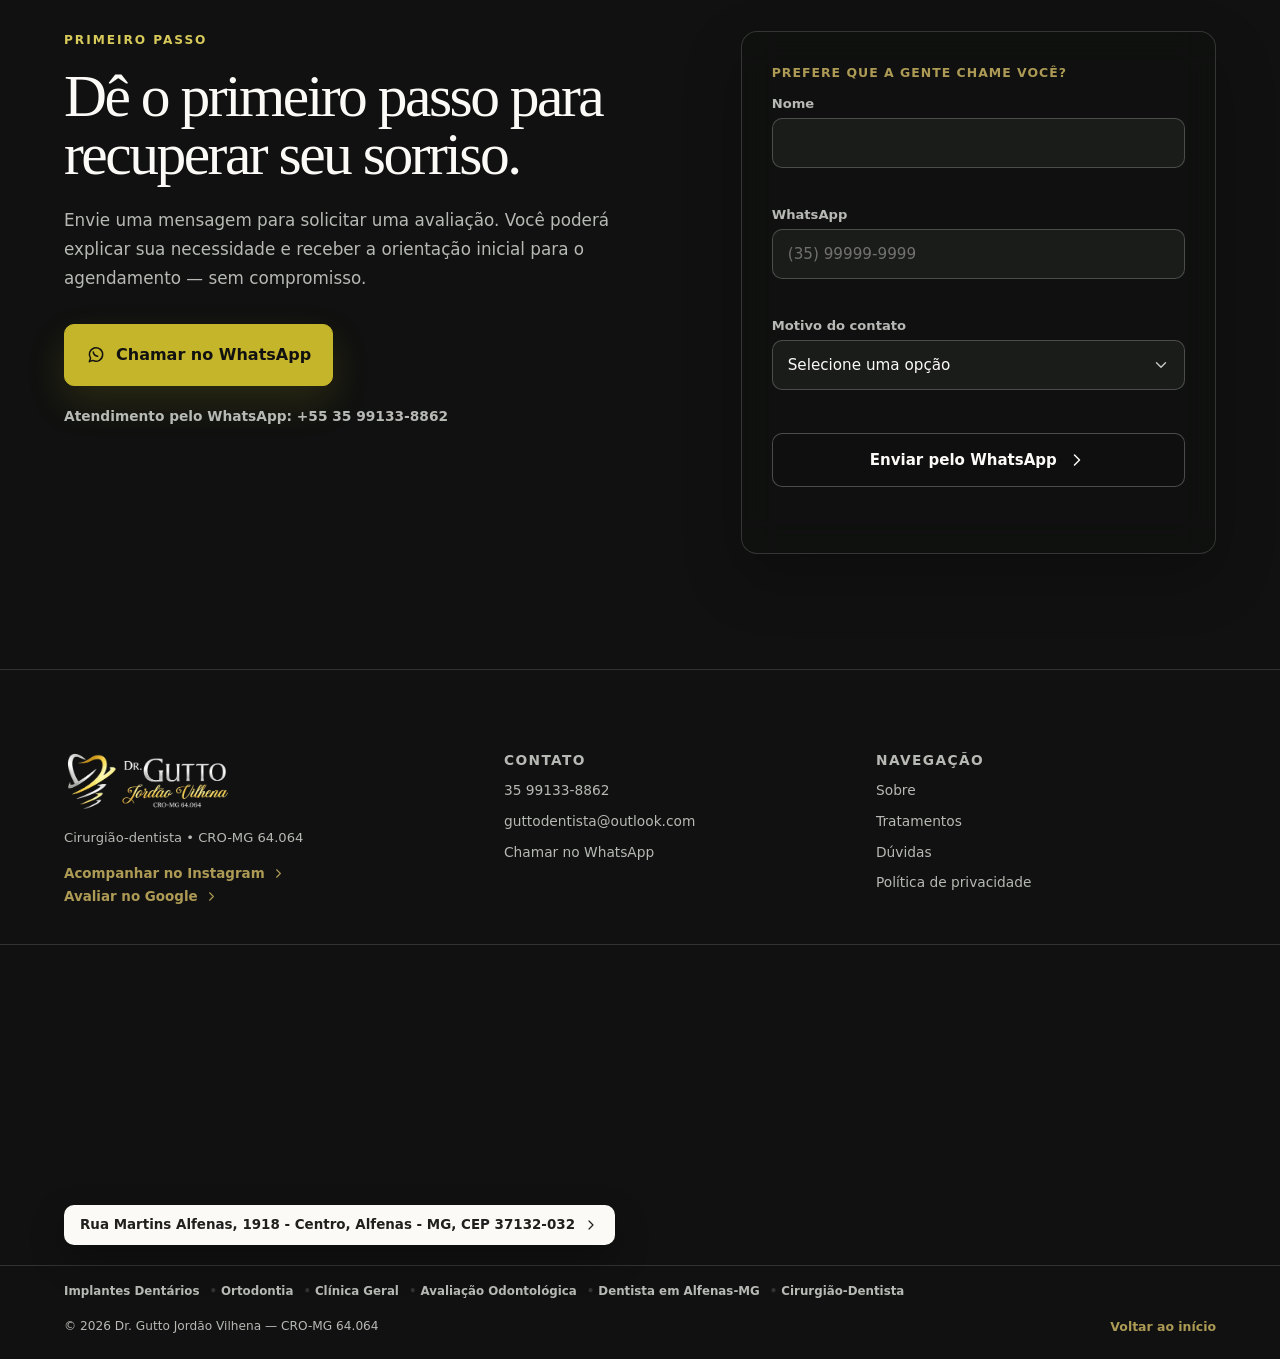
==== commit 4f0b1c88: "Adiciona botão flutuante do Instagram ao lado do WhatsApp Co-Authored-By: Claude Sonnet 5 <noreply@a" ====
--- a/outputs/index.html
+++ b/outputs/index.html
@@ -978,6 +978,20 @@
     </footer>
 
     <a
+      class="instagram-float"
+      href="https://www.instagram.com/dr.guttovilhena/"
+      target="_blank"
+      rel="noreferrer"
+      aria-label="Seguir no Instagram"
+    >
+      <svg viewBox="0 0 24 24" aria-hidden="true">
+        <rect x="3" y="3" width="18" height="18" rx="5" />
+        <circle cx="12" cy="12" r="4" />
+        <circle cx="17.2" cy="6.8" r="1" fill="currentColor" stroke="none" />
+      </svg>
+    </a>
+
+    <a
       class="whatsapp-float"
       href="https://wa.me/5535991338862?text=Ol%C3%A1%2C%20Dr.%20Gutto%21%20Gostaria%20de%20agendar%20uma%20avalia%C3%A7%C3%A3o."
       target="_blank"
--- a/outputs/styles.css
+++ b/outputs/styles.css
@@ -1732,9 +1732,10 @@
   outline: none;
 }
 
-/* ---------- WhatsApp floating button ---------- */
-
-.whatsapp-float {
+/* ---------- WhatsApp / Instagram floating buttons ---------- */
+
+.whatsapp-float,
+.instagram-float {
   position: fixed;
   right: 20px;
   bottom: 20px;
@@ -1745,21 +1746,40 @@
   height: 58px;
   color: var(--paper-bright);
   border-radius: 50%;
-  background: var(--whatsapp-green);
   box-shadow: 0 14px 34px rgba(0, 0, 0, 0.28);
   transition: transform 220ms cubic-bezier(0.16, 1, 0.3, 1), box-shadow 220ms ease;
 }
 
+.whatsapp-float {
+  background: var(--whatsapp-green);
+}
+
+.instagram-float {
+  bottom: 88px;
+  background: radial-gradient(circle at 30% 110%, #fdf497 0%, #fdf497 5%, #fd5949 45%, #d6249f 60%, #285aeb 90%);
+}
+
 .whatsapp-float:hover,
-.whatsapp-float:focus-visible {
+.whatsapp-float:focus-visible,
+.instagram-float:hover,
+.instagram-float:focus-visible {
   transform: translateY(-3px) scale(1.04);
   box-shadow: 0 20px 44px rgba(0, 0, 0, 0.34);
   outline: none;
 }
 
-.whatsapp-float svg {
+.whatsapp-float svg,
+.instagram-float svg {
   width: 28px;
   height: 28px;
+}
+
+.instagram-float svg {
+  fill: none;
+  stroke: currentColor;
+  stroke-width: 1.8;
+  stroke-linecap: round;
+  stroke-linejoin: round;
 }
 
 /* ---------- Privacy page (unchanged) ---------- */
@@ -2158,14 +2178,23 @@
     align-items: flex-start;
   }
 
-  .whatsapp-float {
+  .whatsapp-float,
+  .instagram-float {
     right: 14px;
-    bottom: 14px;
     width: 52px;
     height: 52px;
   }
 
-  .whatsapp-float svg {
+  .whatsapp-float {
+    bottom: 14px;
+  }
+
+  .instagram-float {
+    bottom: 76px;
+  }
+
+  .whatsapp-float svg,
+  .instagram-float svg {
     width: 24px;
     height: 24px;
   }
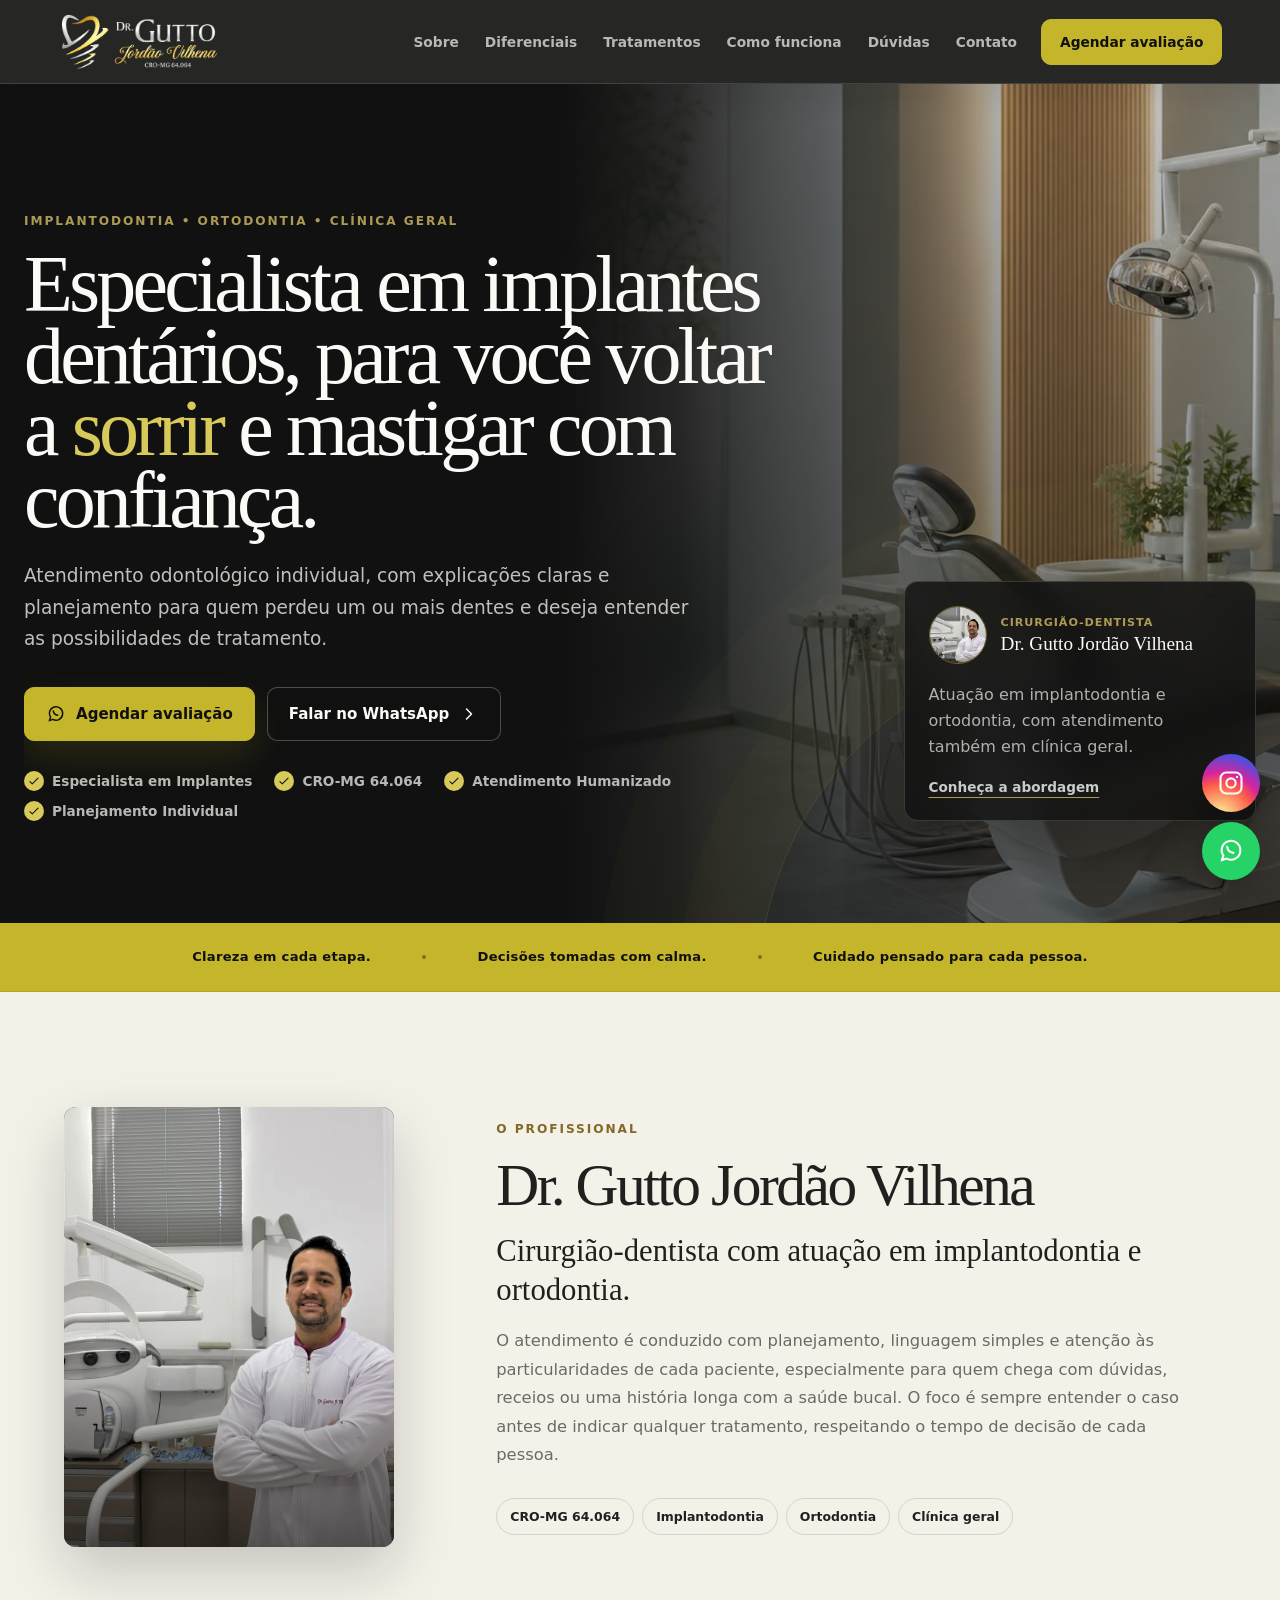
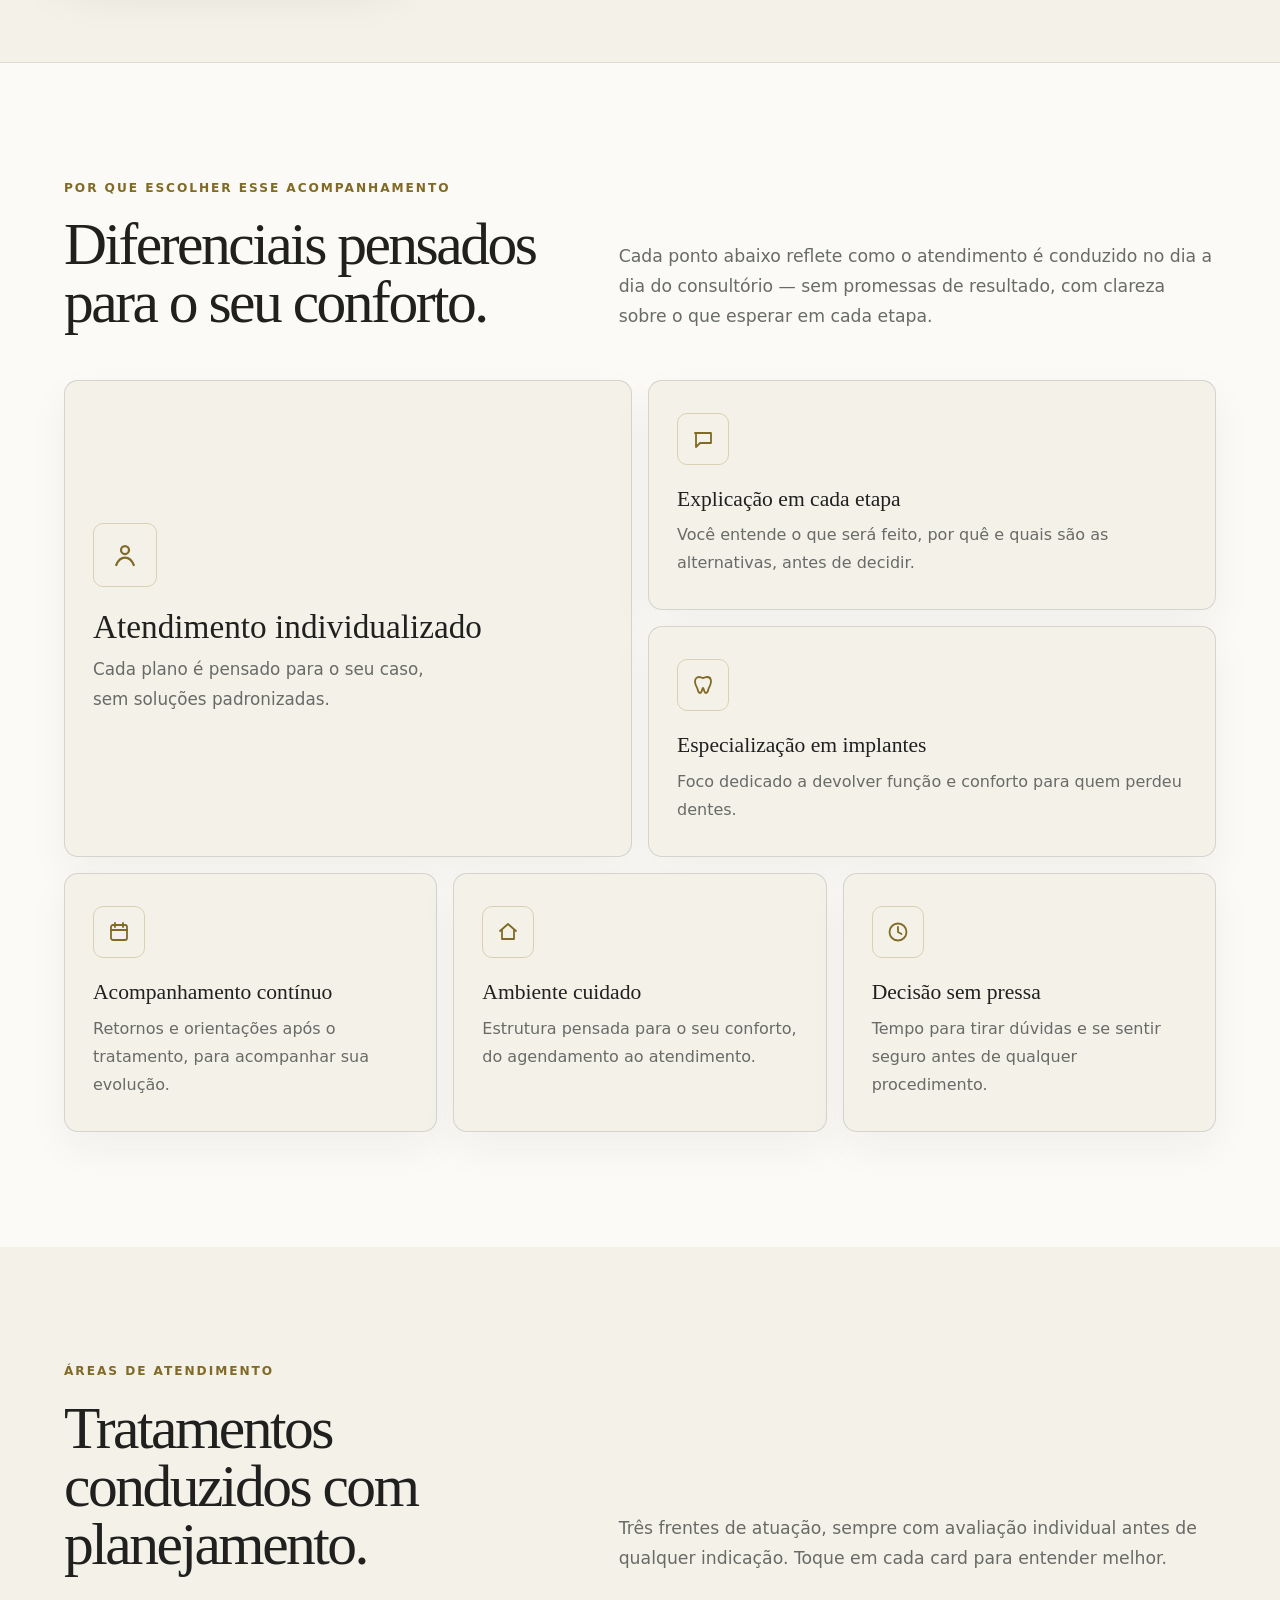
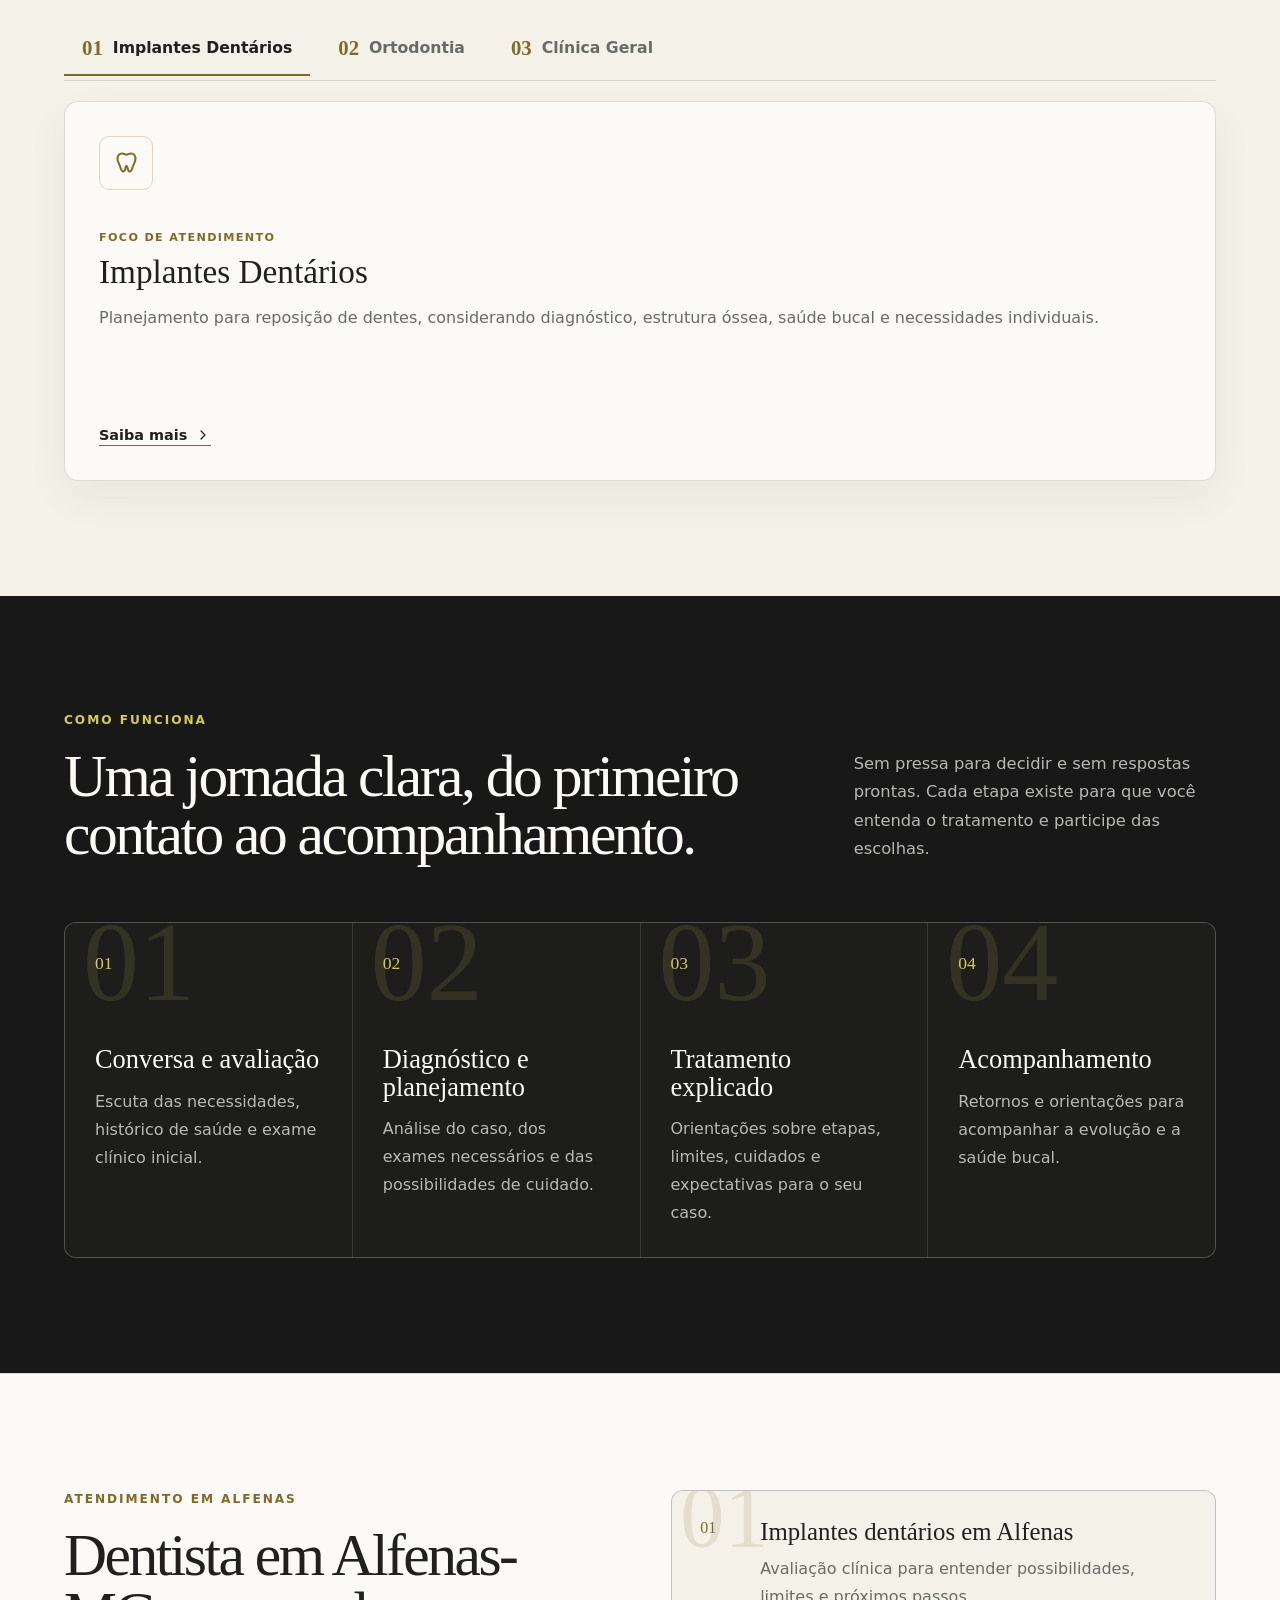
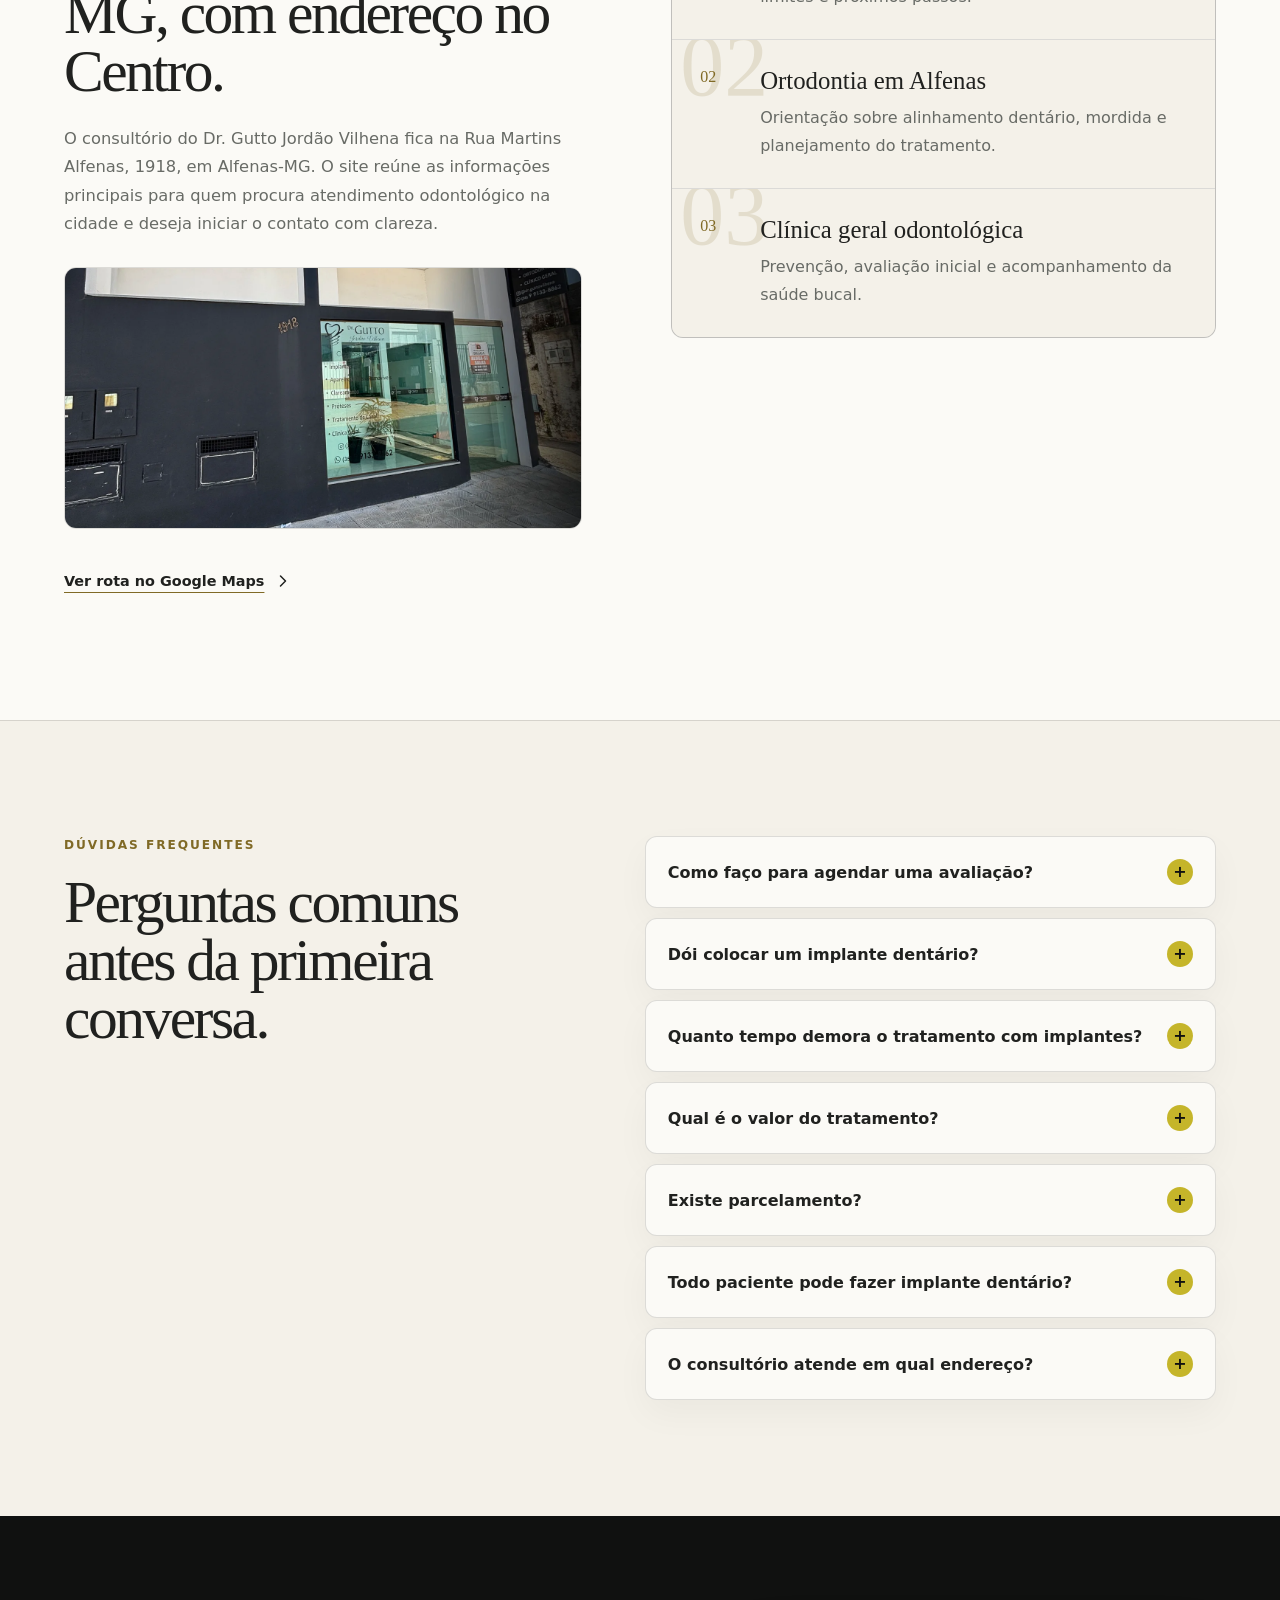
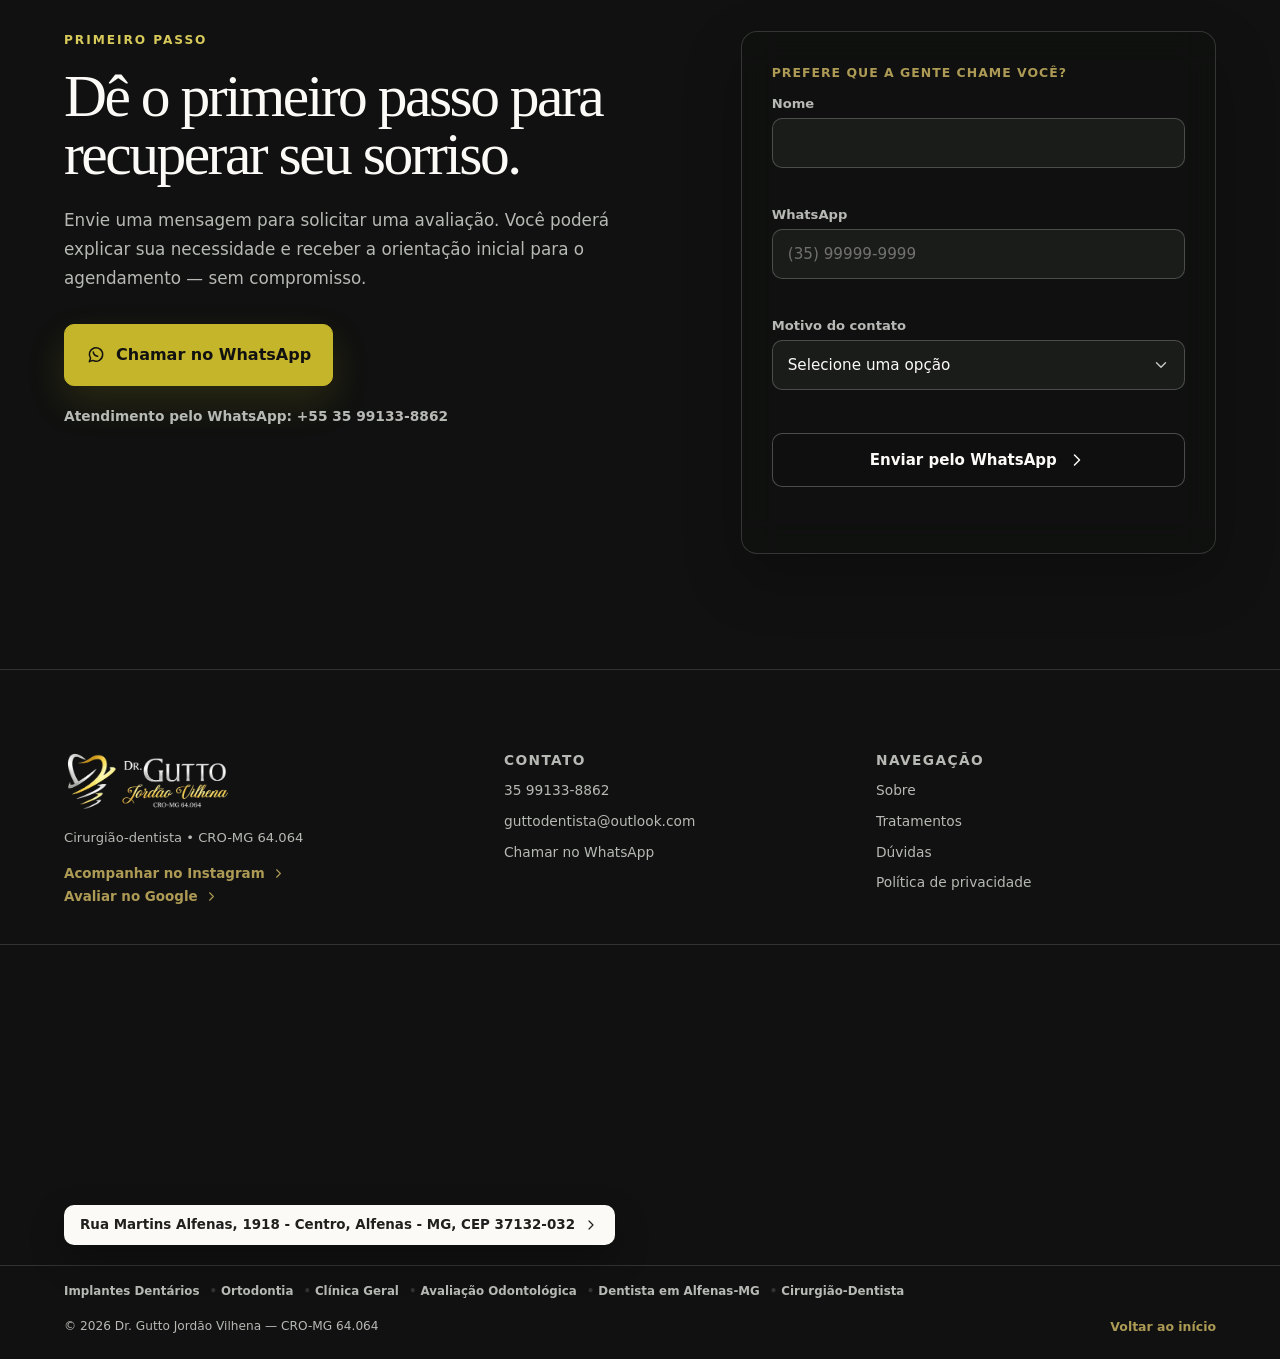
==== commit 1434b378: "Remove linha decorativa (rail) mal posicionada no site" ====
--- a/outputs/index.html
+++ b/outputs/index.html
@@ -36,7 +36,7 @@
     <link rel="canonical" href="https://www.drguttovilhena.com.br/" />
     <link rel="icon" href="assets/favicon.svg" type="image/svg+xml" />
     <link rel="preload" href="assets/dental-clinic-hero.webp" as="image" type="image/webp" fetchpriority="high" />
-    <link rel="stylesheet" href="styles.css?v=20260713-editorial-redesign-4" />
+    <link rel="stylesheet" href="styles.css?v=20260725-remove-stray-rail-line" />
     <script type="application/ld+json">
       {
         "@context": "https://schema.org",
@@ -311,10 +311,6 @@
       </section>
 
       <section class="section differentials-section" id="diferenciais" aria-labelledby="diferenciais-title">
-        <div class="rail-marker rail-marker--light" aria-hidden="true">
-          <span class="rail-dot"></span>
-          <span class="rail-line" data-rail></span>
-        </div>
         <div class="section-heading">
           <div data-reveal>
             <p class="section-kicker">Por que escolher esse acompanhamento</p>
@@ -394,10 +390,6 @@
       </section>
 
       <section class="section treatments-section" id="tratamentos" aria-labelledby="tratamentos-title">
-        <div class="rail-marker rail-marker--light" aria-hidden="true">
-          <span class="rail-dot"></span>
-          <span class="rail-line" data-rail></span>
-        </div>
         <div class="section-heading">
           <div data-reveal>
             <p class="section-kicker">Áreas de atendimento</p>
@@ -663,9 +655,6 @@
       </div>
 
       <section class="section process-section" id="abordagem" aria-labelledby="abordagem-title">
-        <div class="rail-marker rail-marker--dark rail-marker--end" aria-hidden="true">
-          <span class="rail-dot"></span>
-        </div>
         <div class="process-header">
           <div data-reveal>
             <p class="section-kicker section-kicker-light">Como funciona</p>
@@ -1004,6 +993,6 @@
       </svg>
     </a>
 
-    <script src="script.js?v=20260713-editorial-redesign-4"></script>
+    <script src="script.js?v=20260725-remove-stray-rail-line"></script>
   </body>
 </html>
--- a/outputs/styles.css
+++ b/outputs/styles.css
@@ -136,63 +136,6 @@
   clip-path: inset(0 0 0% 0);
 }
 
-/* ---------- Rail (spine connecting hero -> diferenciais -> tratamentos -> como funciona) ---------- */
-
-.rail-marker {
-  /* Sits inside the section's own left padding gutter (min clamp(20px,5vw,72px),
-     ~39px+ once the marker becomes visible at 781px+) — always smaller than
-     that minimum so it never overlaps the content start. */
-  position: absolute;
-  top: 0;
-  left: clamp(8px, 1.6vw, 18px);
-  display: flex;
-  flex-direction: column;
-  align-items: center;
-  height: 100%;
-  pointer-events: none;
-}
-
-.rail-dot {
-  flex: 0 0 auto;
-  width: 8px;
-  height: 8px;
-  margin-bottom: 10px;
-  border-radius: 50%;
-  background: currentColor;
-}
-
-.rail-line {
-  width: 2px;
-  flex: 1 1 auto;
-  min-height: 60px;
-  background: currentColor;
-  opacity: 0.3;
-  transform-origin: top center;
-  transition: transform 500ms cubic-bezier(0.16, 1, 0.3, 1);
-}
-
-.js-reveal-ready .rail-line {
-  transform: scaleY(0);
-}
-
-.rail-line.is-visible {
-  transform: scaleY(1);
-}
-
-.rail-marker--dark {
-  color: var(--gold-soft);
-}
-
-.rail-marker--light {
-  color: var(--gold-deep);
-}
-
-@media (max-width: 780px) {
-  .rail-marker {
-    display: none;
-  }
-}
-
 .skip-link {
   position: fixed;
   top: 12px;
@@ -2228,11 +2171,6 @@
     transform: scaleX(1);
   }
 
-  .rail-line,
-  .js-reveal-ready .rail-line {
-    transform: scaleY(1);
-  }
-
   .treatment-content:not([hidden]) {
     animation: none !important;
   }
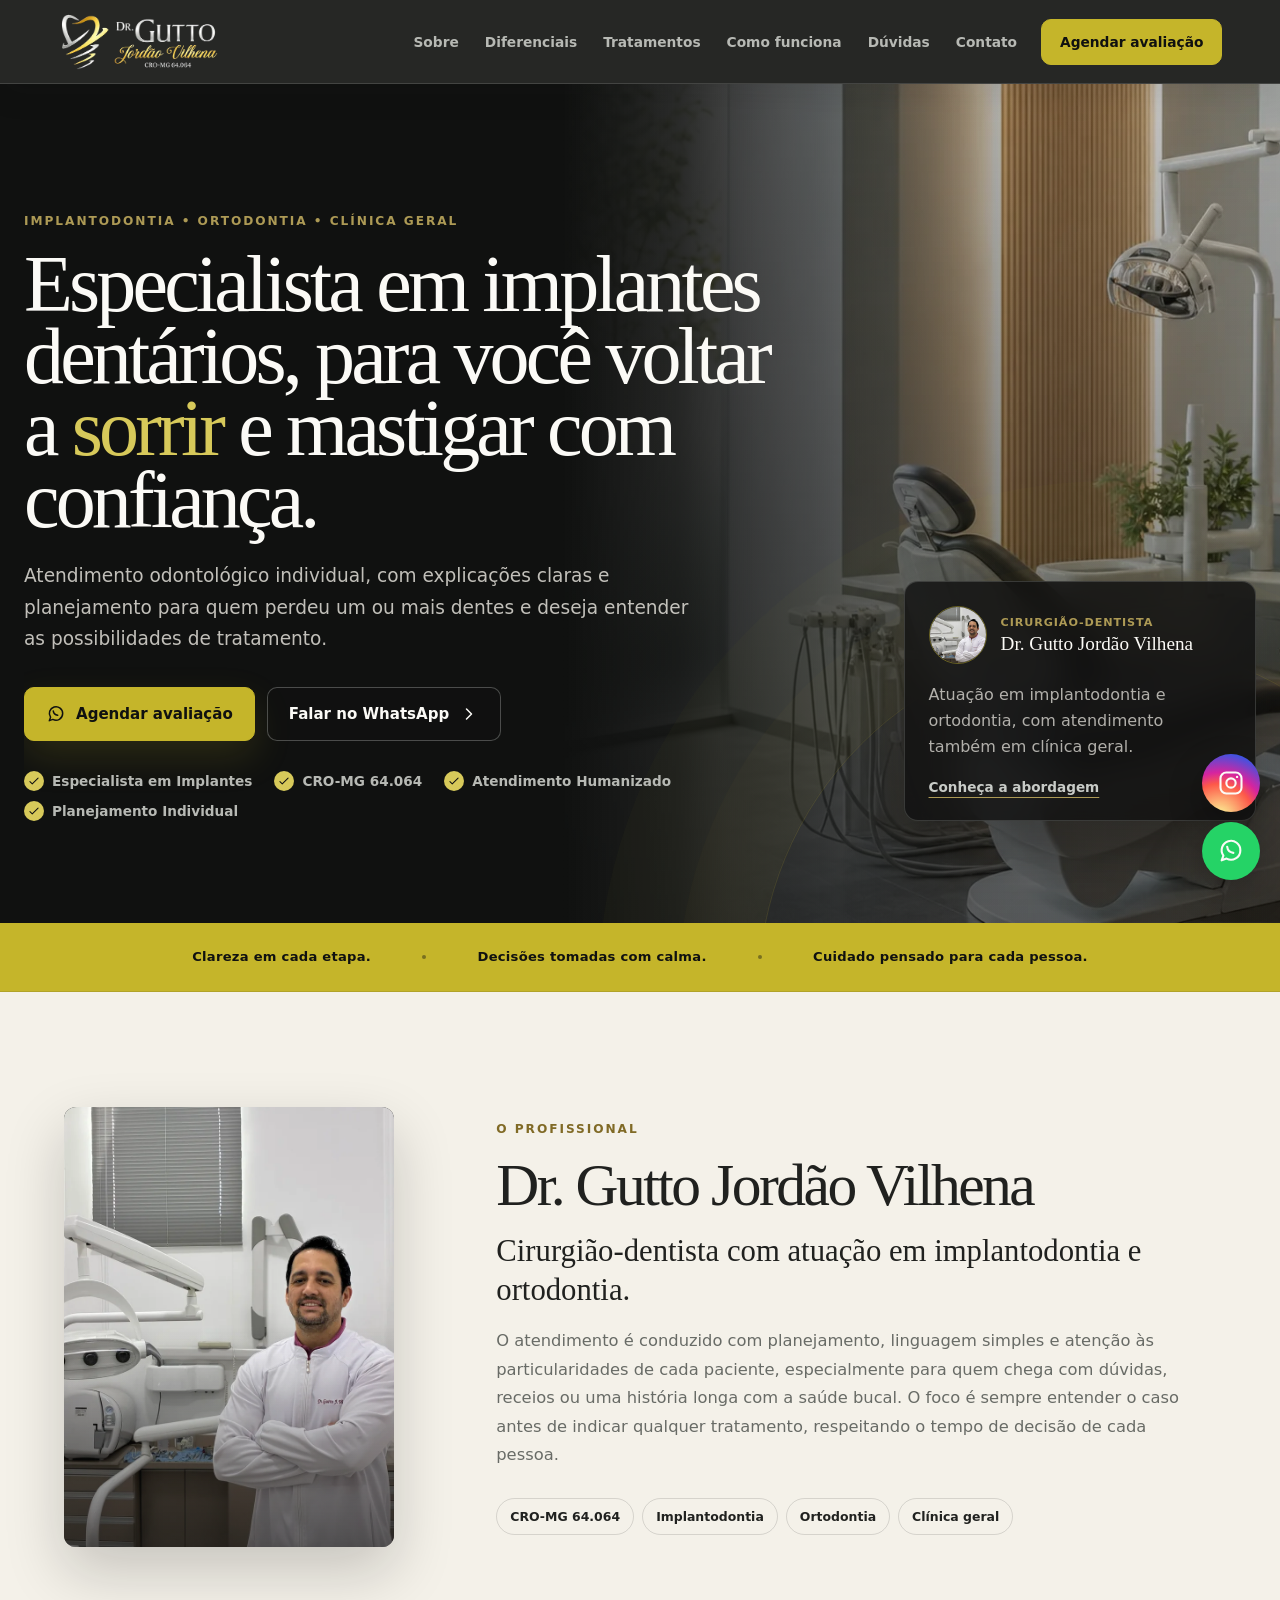
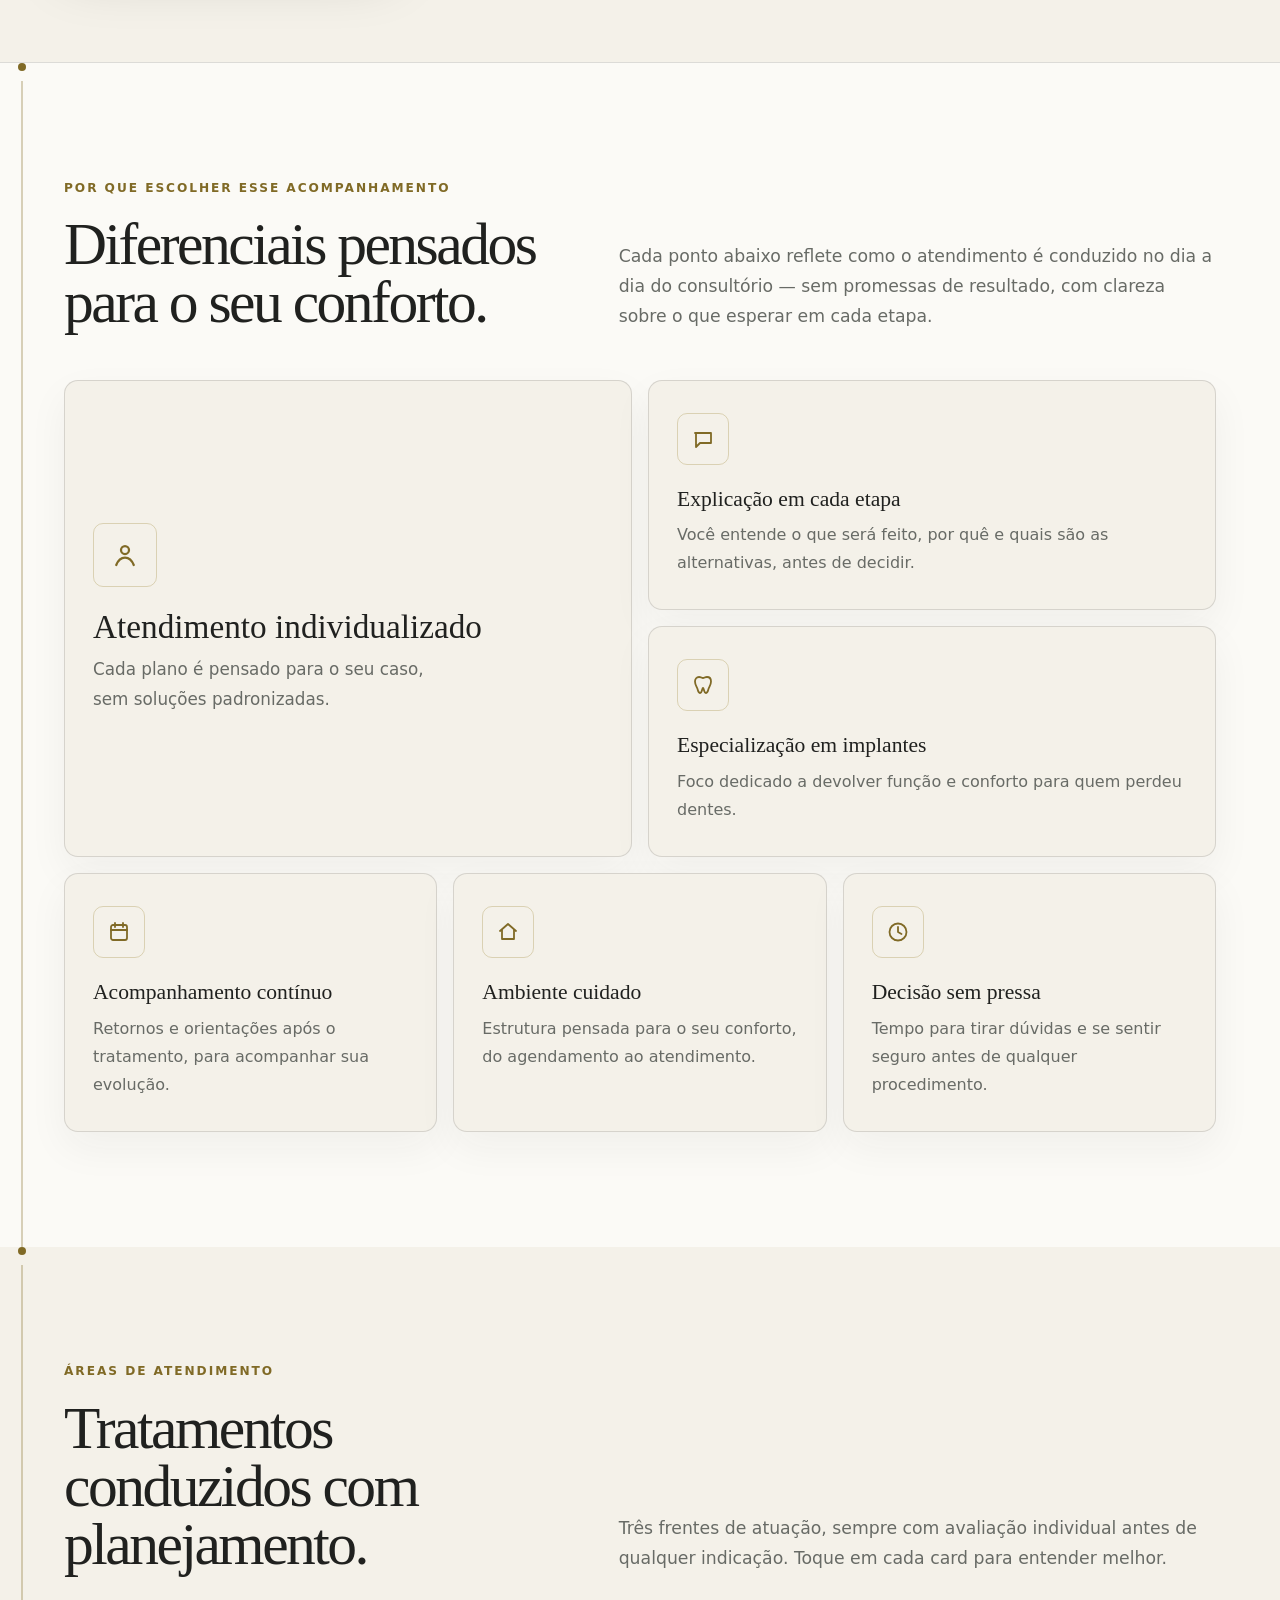
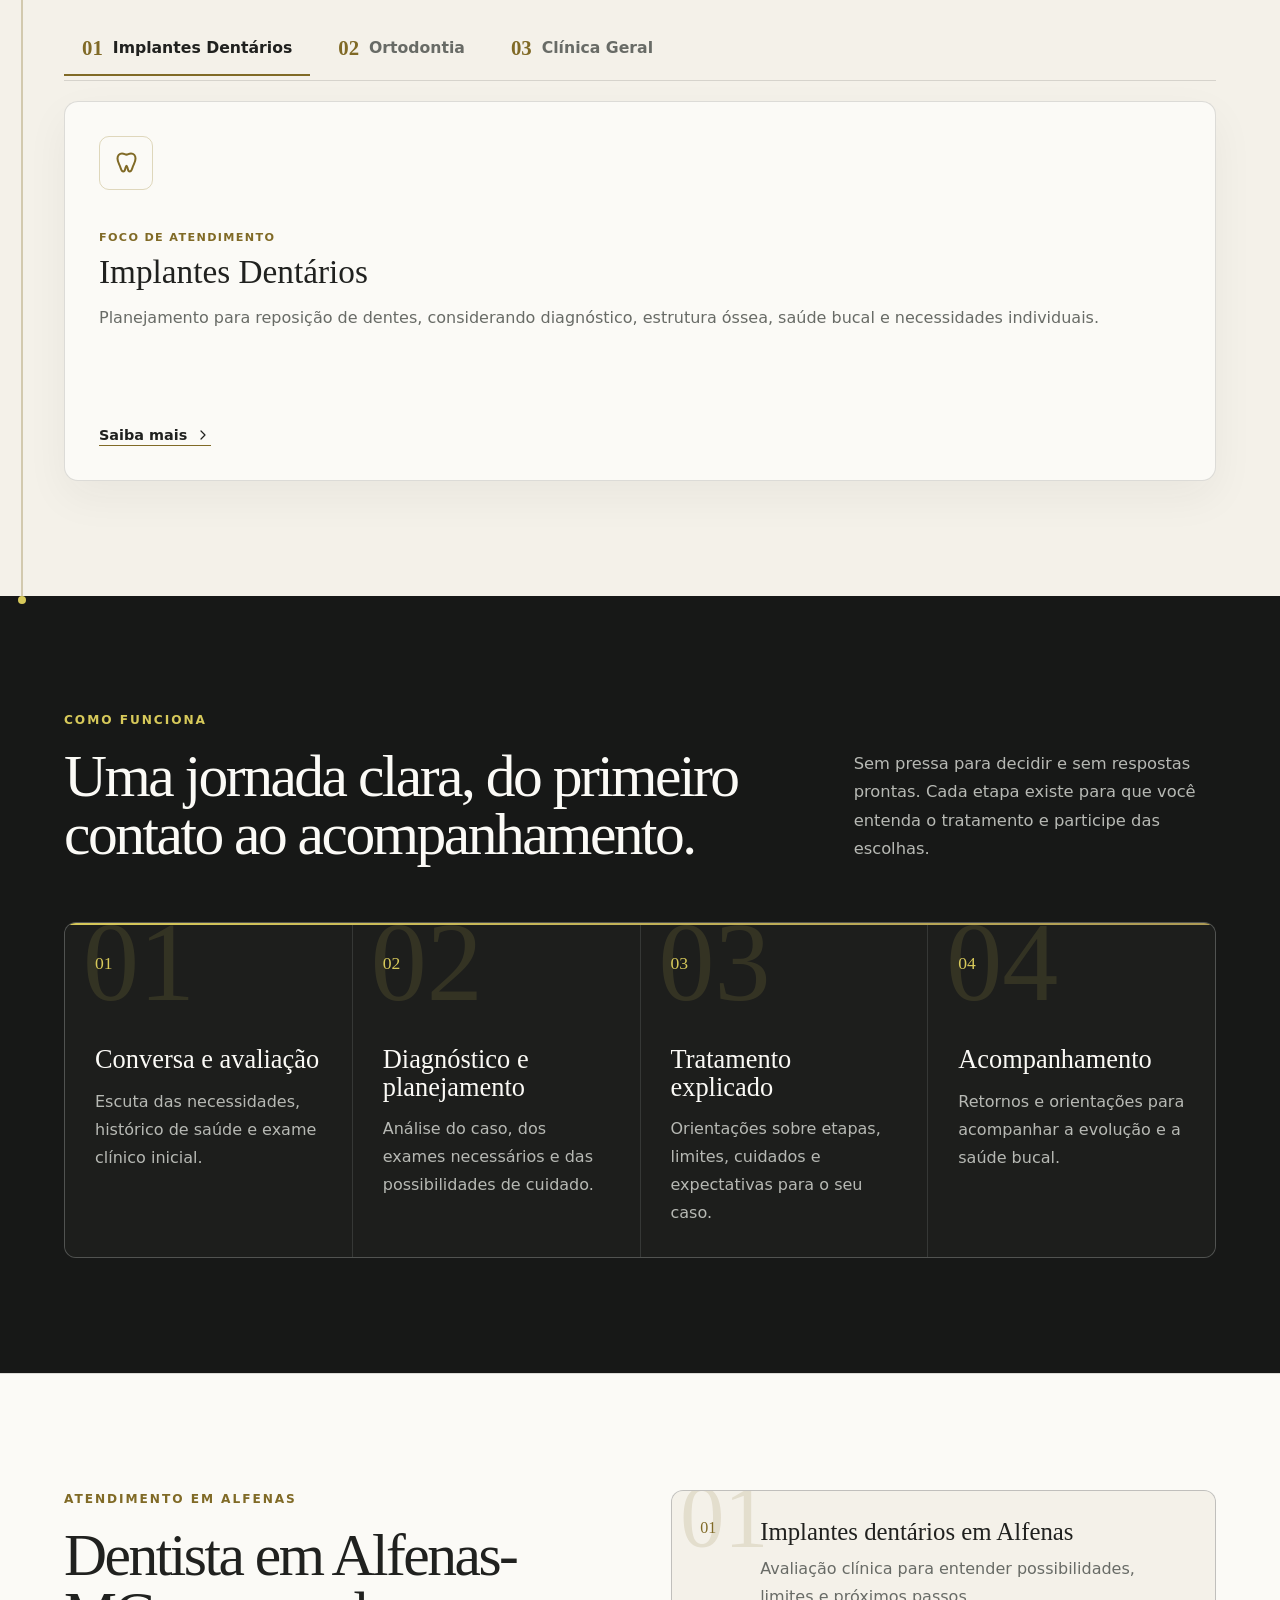
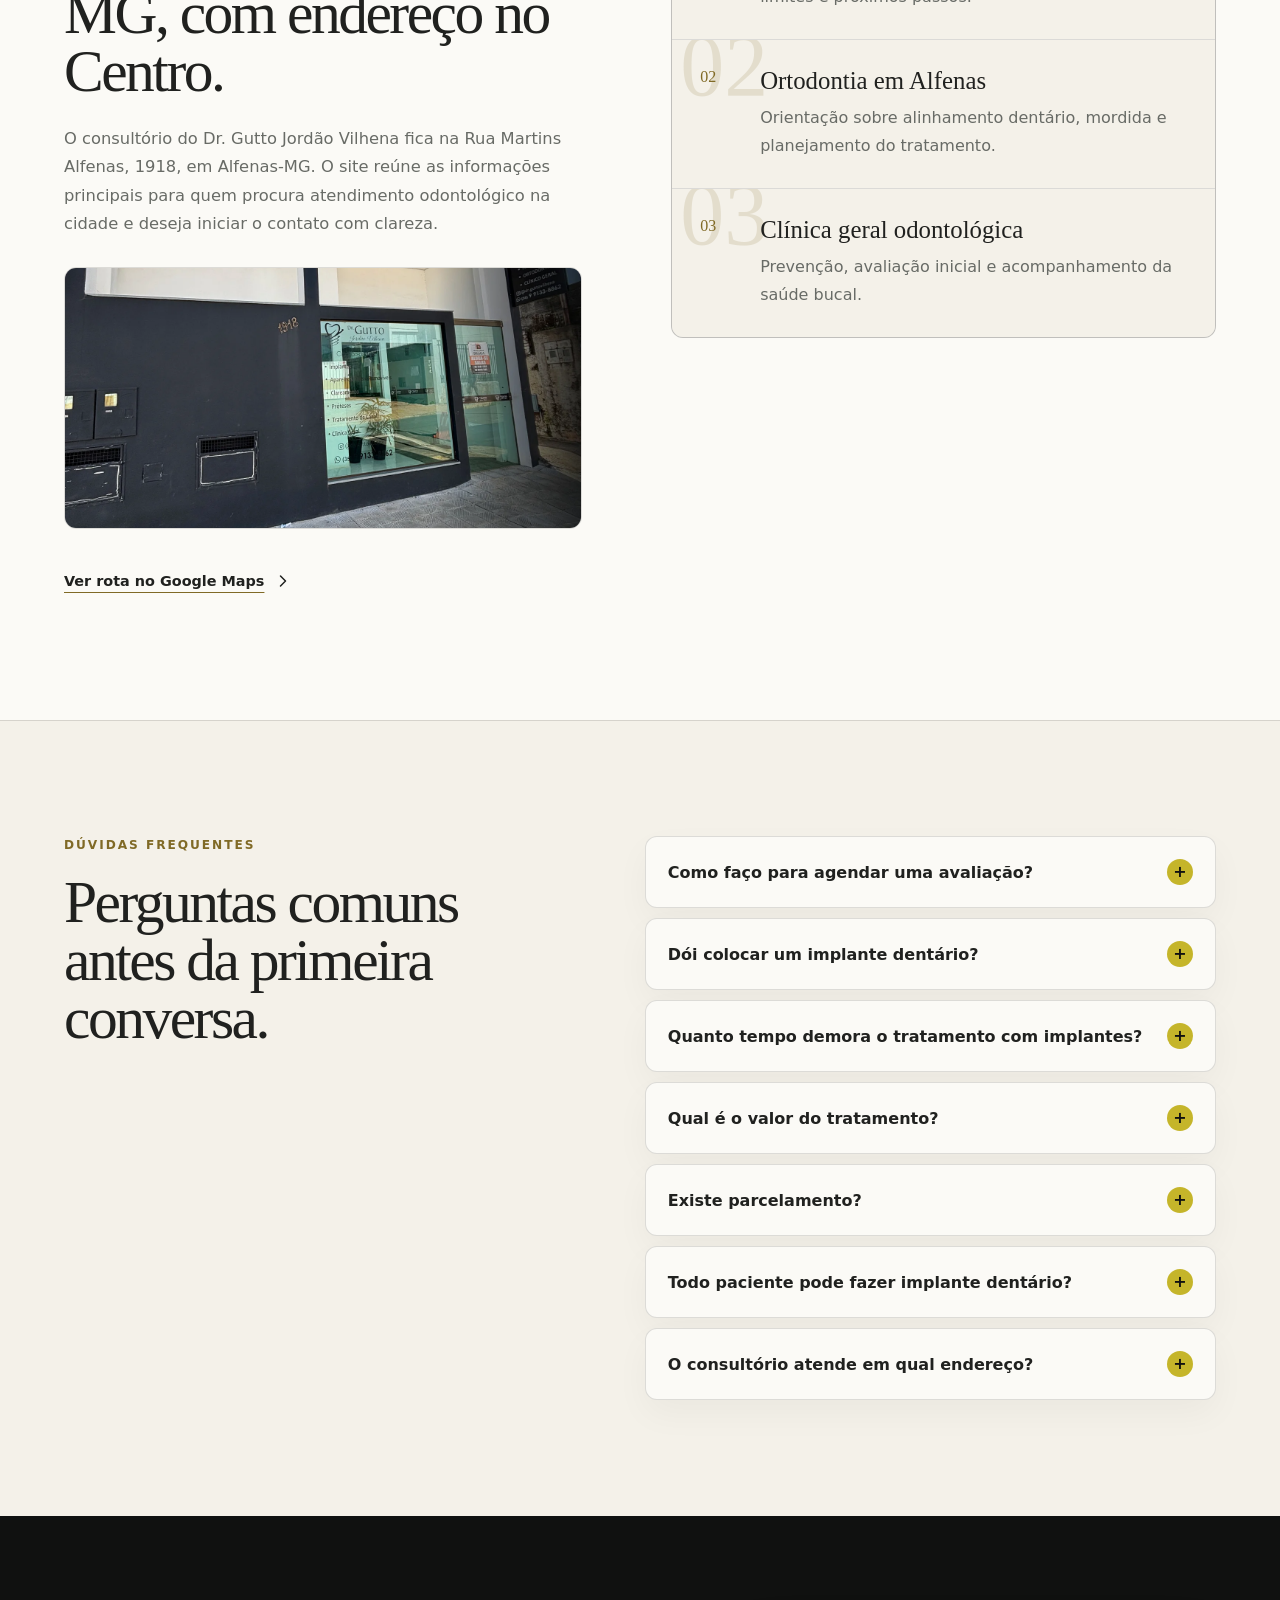
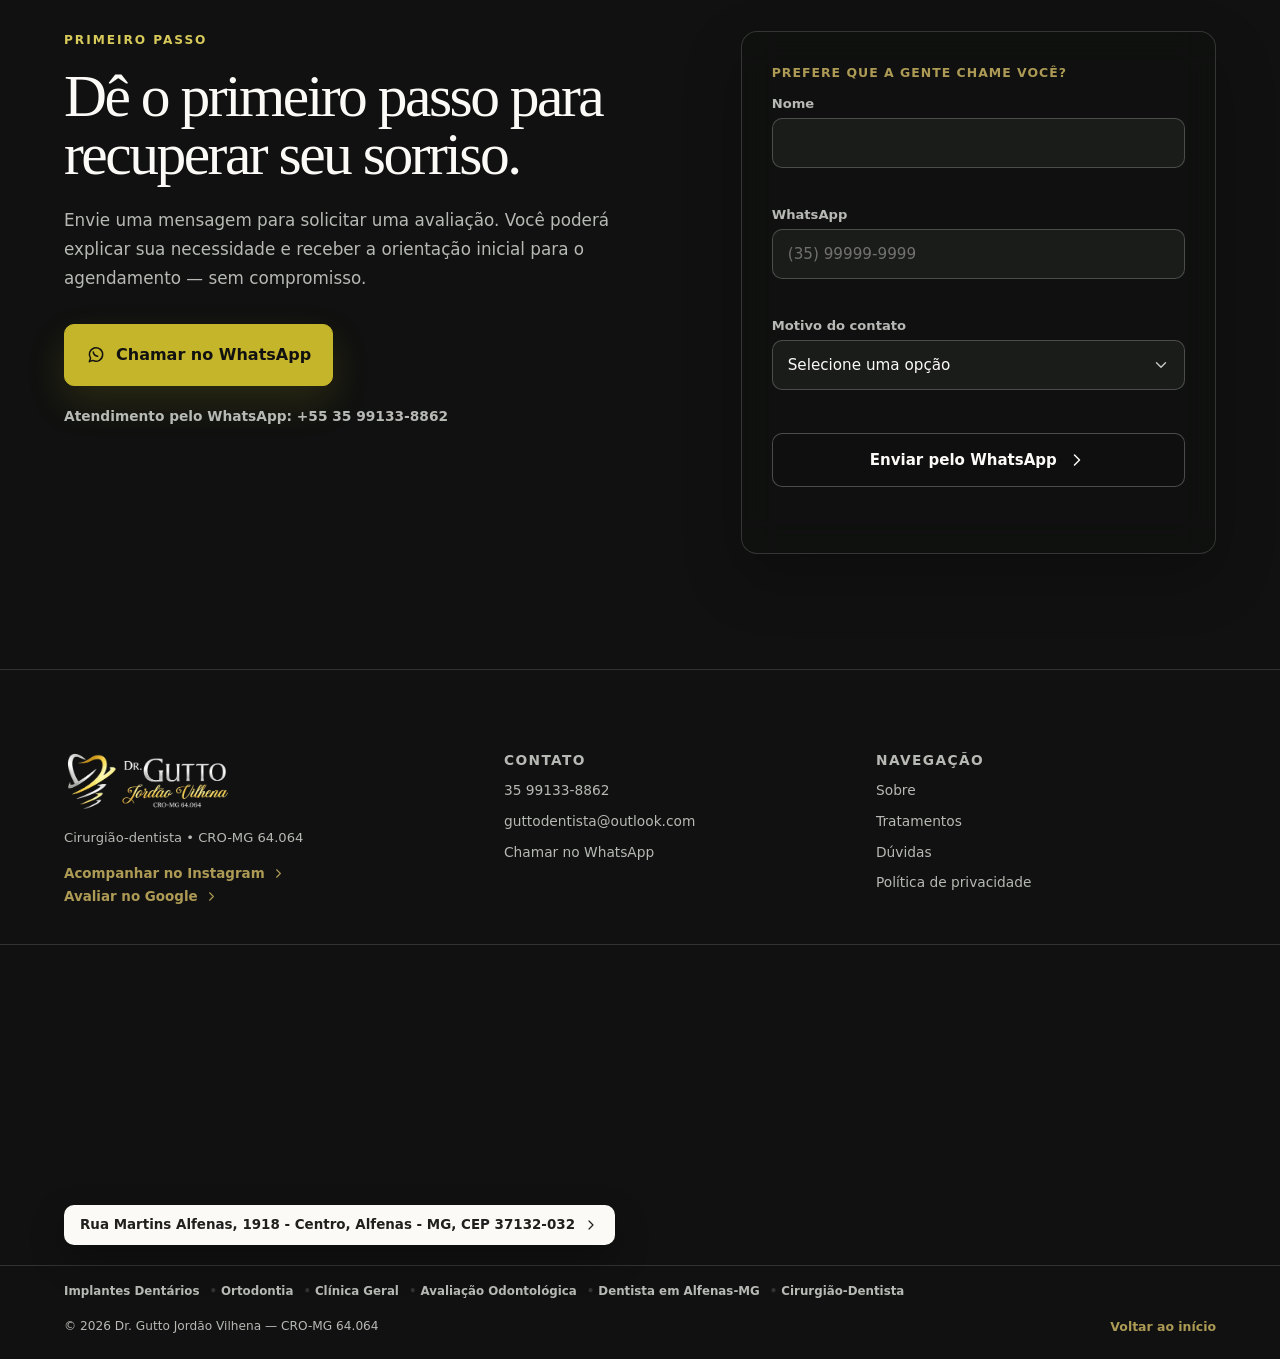
==== commit 82355f09: "Corrige posicionamento da espinha (rail) em vez de remove-la" ====
--- a/outputs/index.html
+++ b/outputs/index.html
@@ -36,7 +36,7 @@
     <link rel="canonical" href="https://www.drguttovilhena.com.br/" />
     <link rel="icon" href="assets/favicon.svg" type="image/svg+xml" />
     <link rel="preload" href="assets/dental-clinic-hero.webp" as="image" type="image/webp" fetchpriority="high" />
-    <link rel="stylesheet" href="styles.css?v=20260725-remove-stray-rail-line" />
+    <link rel="stylesheet" href="styles.css?v=20260725-fix-rail-line-position" />
     <script type="application/ld+json">
       {
         "@context": "https://schema.org",
@@ -311,6 +311,10 @@
       </section>
 
       <section class="section differentials-section" id="diferenciais" aria-labelledby="diferenciais-title">
+        <div class="rail-marker rail-marker--light" aria-hidden="true">
+          <span class="rail-dot"></span>
+          <span class="rail-line" data-rail></span>
+        </div>
         <div class="section-heading">
           <div data-reveal>
             <p class="section-kicker">Por que escolher esse acompanhamento</p>
@@ -390,6 +394,10 @@
       </section>
 
       <section class="section treatments-section" id="tratamentos" aria-labelledby="tratamentos-title">
+        <div class="rail-marker rail-marker--light" aria-hidden="true">
+          <span class="rail-dot"></span>
+          <span class="rail-line" data-rail></span>
+        </div>
         <div class="section-heading">
           <div data-reveal>
             <p class="section-kicker">Áreas de atendimento</p>
@@ -655,6 +663,9 @@
       </div>
 
       <section class="section process-section" id="abordagem" aria-labelledby="abordagem-title">
+        <div class="rail-marker rail-marker--dark rail-marker--end" aria-hidden="true">
+          <span class="rail-dot"></span>
+        </div>
         <div class="process-header">
           <div data-reveal>
             <p class="section-kicker section-kicker-light">Como funciona</p>
@@ -993,6 +1004,6 @@
       </svg>
     </a>
 
-    <script src="script.js?v=20260725-remove-stray-rail-line"></script>
+    <script src="script.js?v=20260725-fix-rail-line-position"></script>
   </body>
 </html>
--- a/outputs/styles.css
+++ b/outputs/styles.css
@@ -560,6 +560,66 @@
   margin-left: auto;
 }
 
+/* ---------- Rail (spine connecting hero -> diferenciais -> tratamentos -> como funciona) ---------- */
+/* Declared after ".section > *" and resets width/margin explicitly: without this,
+   that rule cascades onto .rail-marker (also a direct .section child) and forces it
+   to a centered 1180px-wide box, which pulls the dot/line into the middle of the
+   content instead of the left gutter. */
+
+.rail-marker {
+  position: absolute;
+  top: 0;
+  left: clamp(8px, 1.6vw, 18px);
+  width: auto;
+  margin: 0;
+  display: flex;
+  flex-direction: column;
+  align-items: center;
+  height: 100%;
+  pointer-events: none;
+}
+
+.rail-dot {
+  flex: 0 0 auto;
+  width: 8px;
+  height: 8px;
+  margin-bottom: 10px;
+  border-radius: 50%;
+  background: currentColor;
+}
+
+.rail-line {
+  width: 2px;
+  flex: 1 1 auto;
+  min-height: 60px;
+  background: currentColor;
+  opacity: 0.3;
+  transform-origin: top center;
+  transition: transform 500ms cubic-bezier(0.16, 1, 0.3, 1);
+}
+
+.js-reveal-ready .rail-line {
+  transform: scaleY(0);
+}
+
+.rail-line.is-visible {
+  transform: scaleY(1);
+}
+
+.rail-marker--dark {
+  color: var(--gold-soft);
+}
+
+.rail-marker--light {
+  color: var(--gold-deep);
+}
+
+@media (max-width: 780px) {
+  .rail-marker {
+    display: none;
+  }
+}
+
 .section-heading {
   display: grid;
   grid-template-columns: minmax(0, 0.8fr) minmax(0, 1fr);
@@ -2171,6 +2231,11 @@
     transform: scaleX(1);
   }
 
+  .rail-line,
+  .js-reveal-ready .rail-line {
+    transform: scaleY(1);
+  }
+
   .treatment-content:not([hidden]) {
     animation: none !important;
   }
